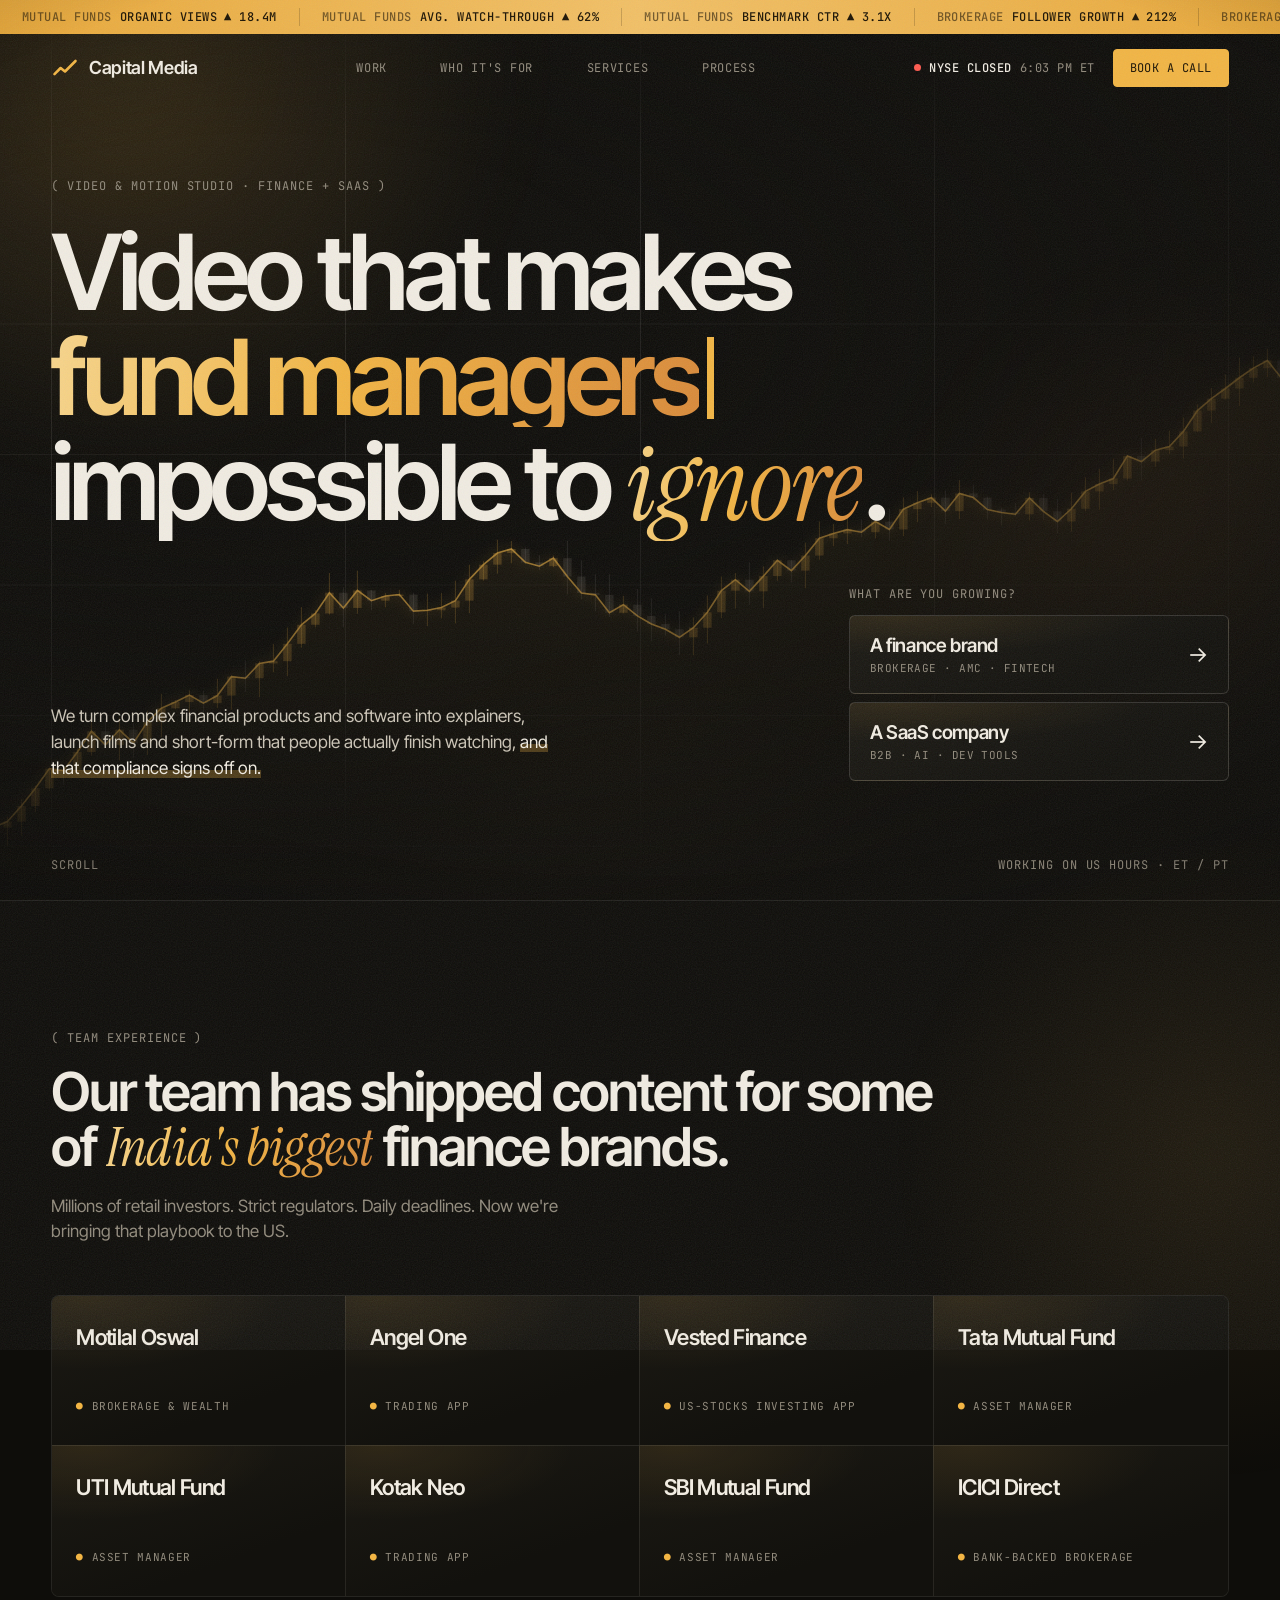
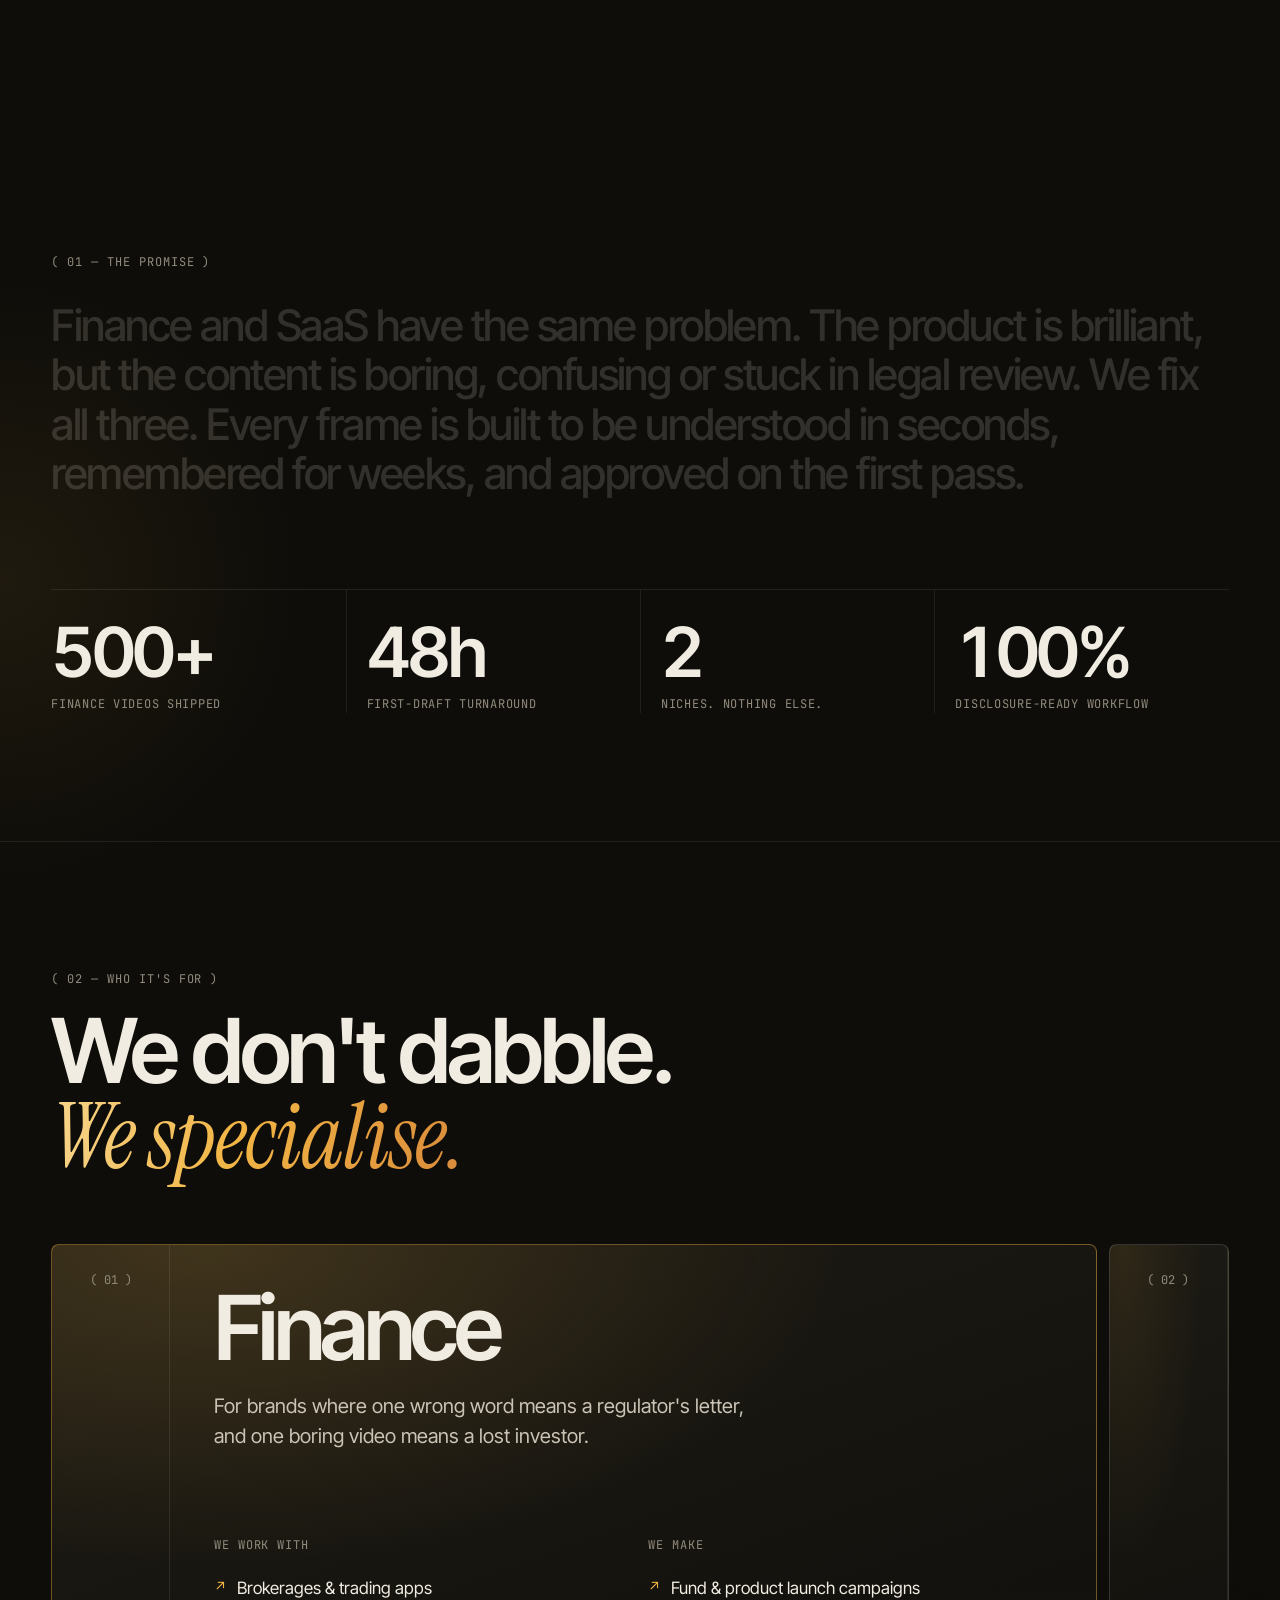
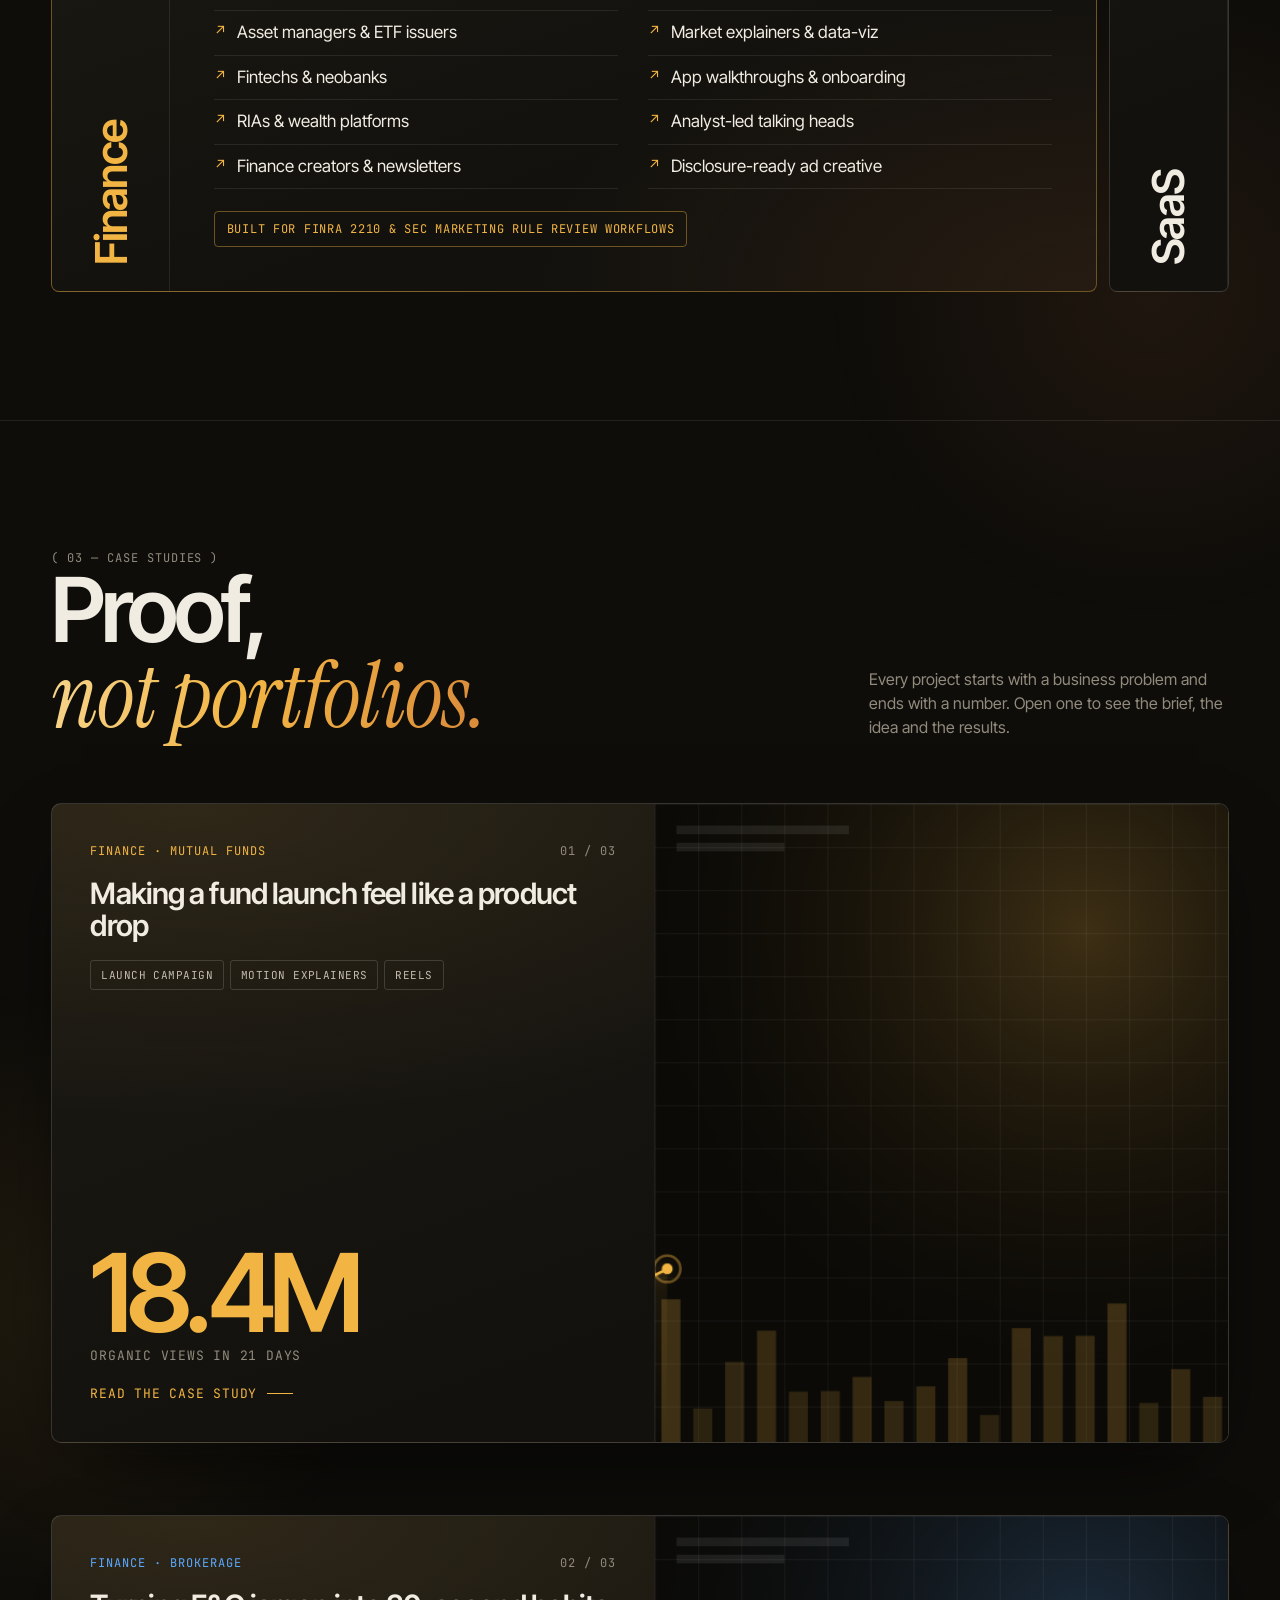
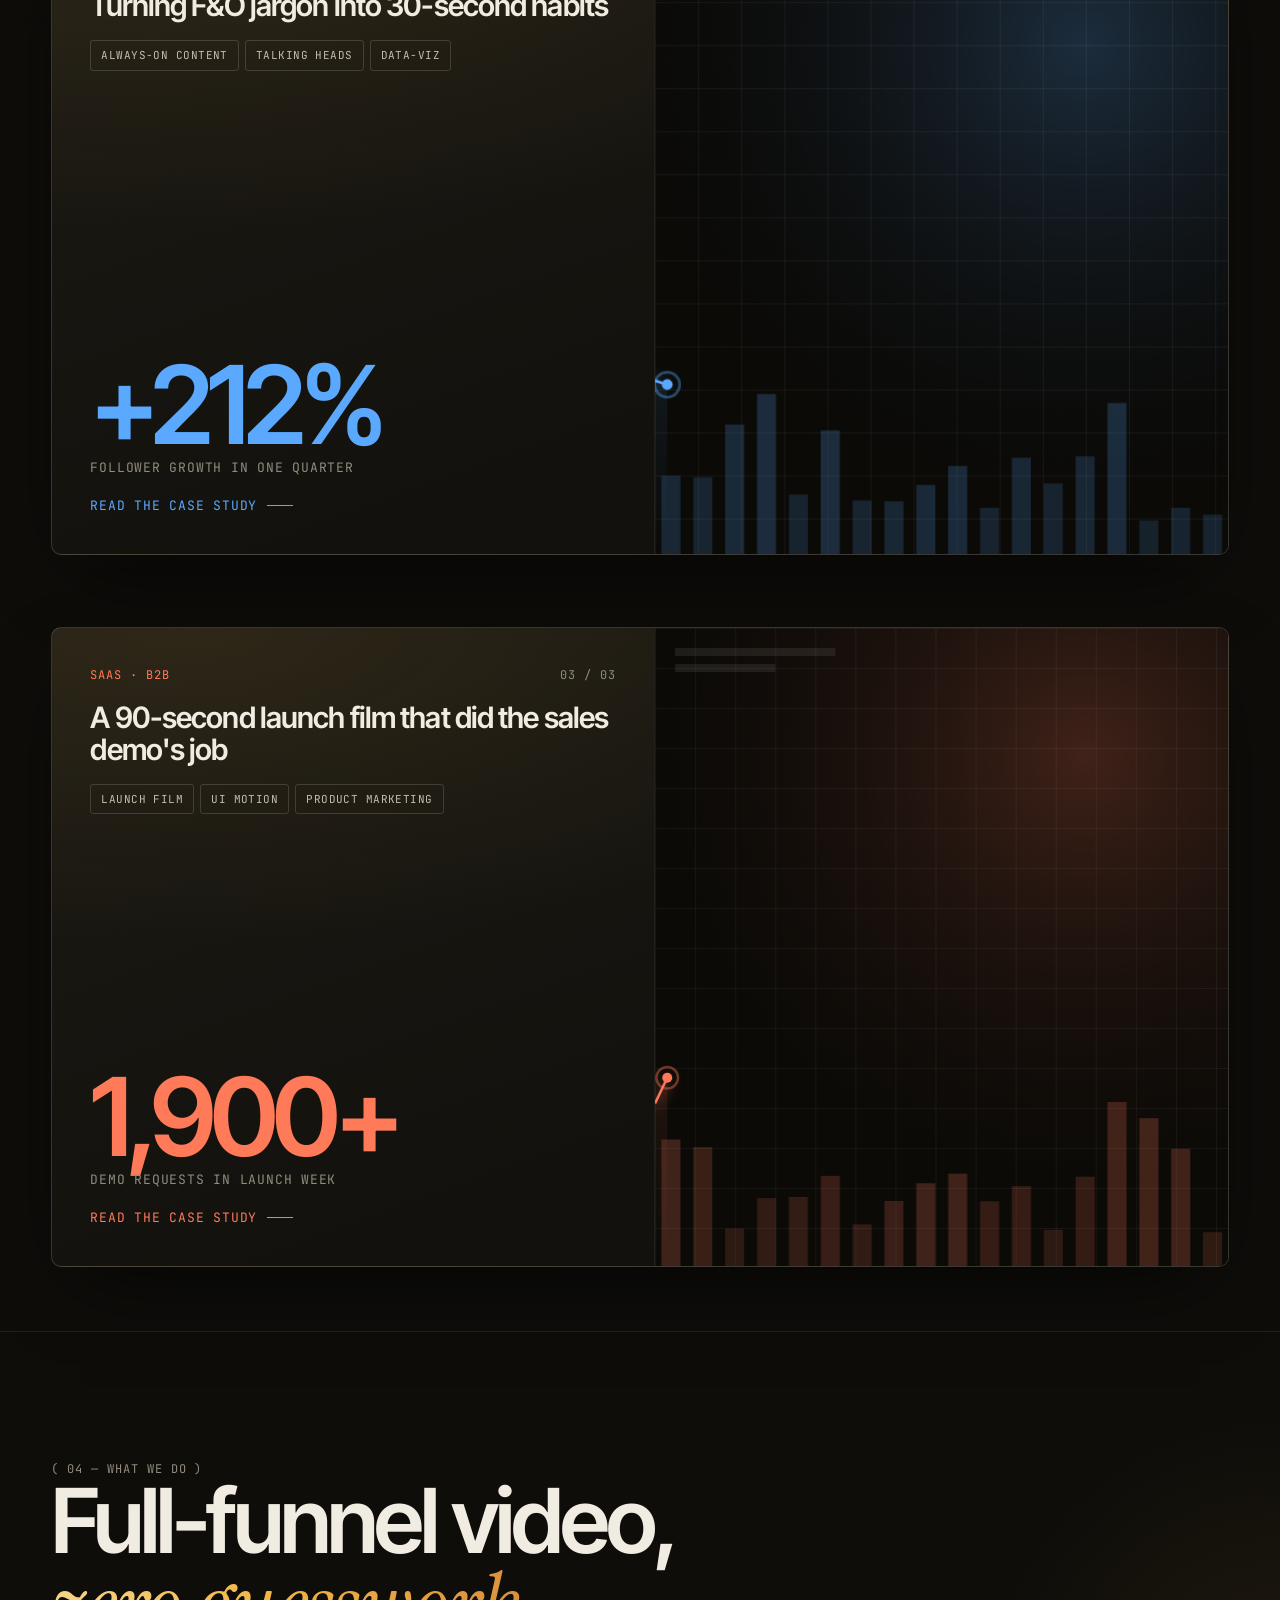
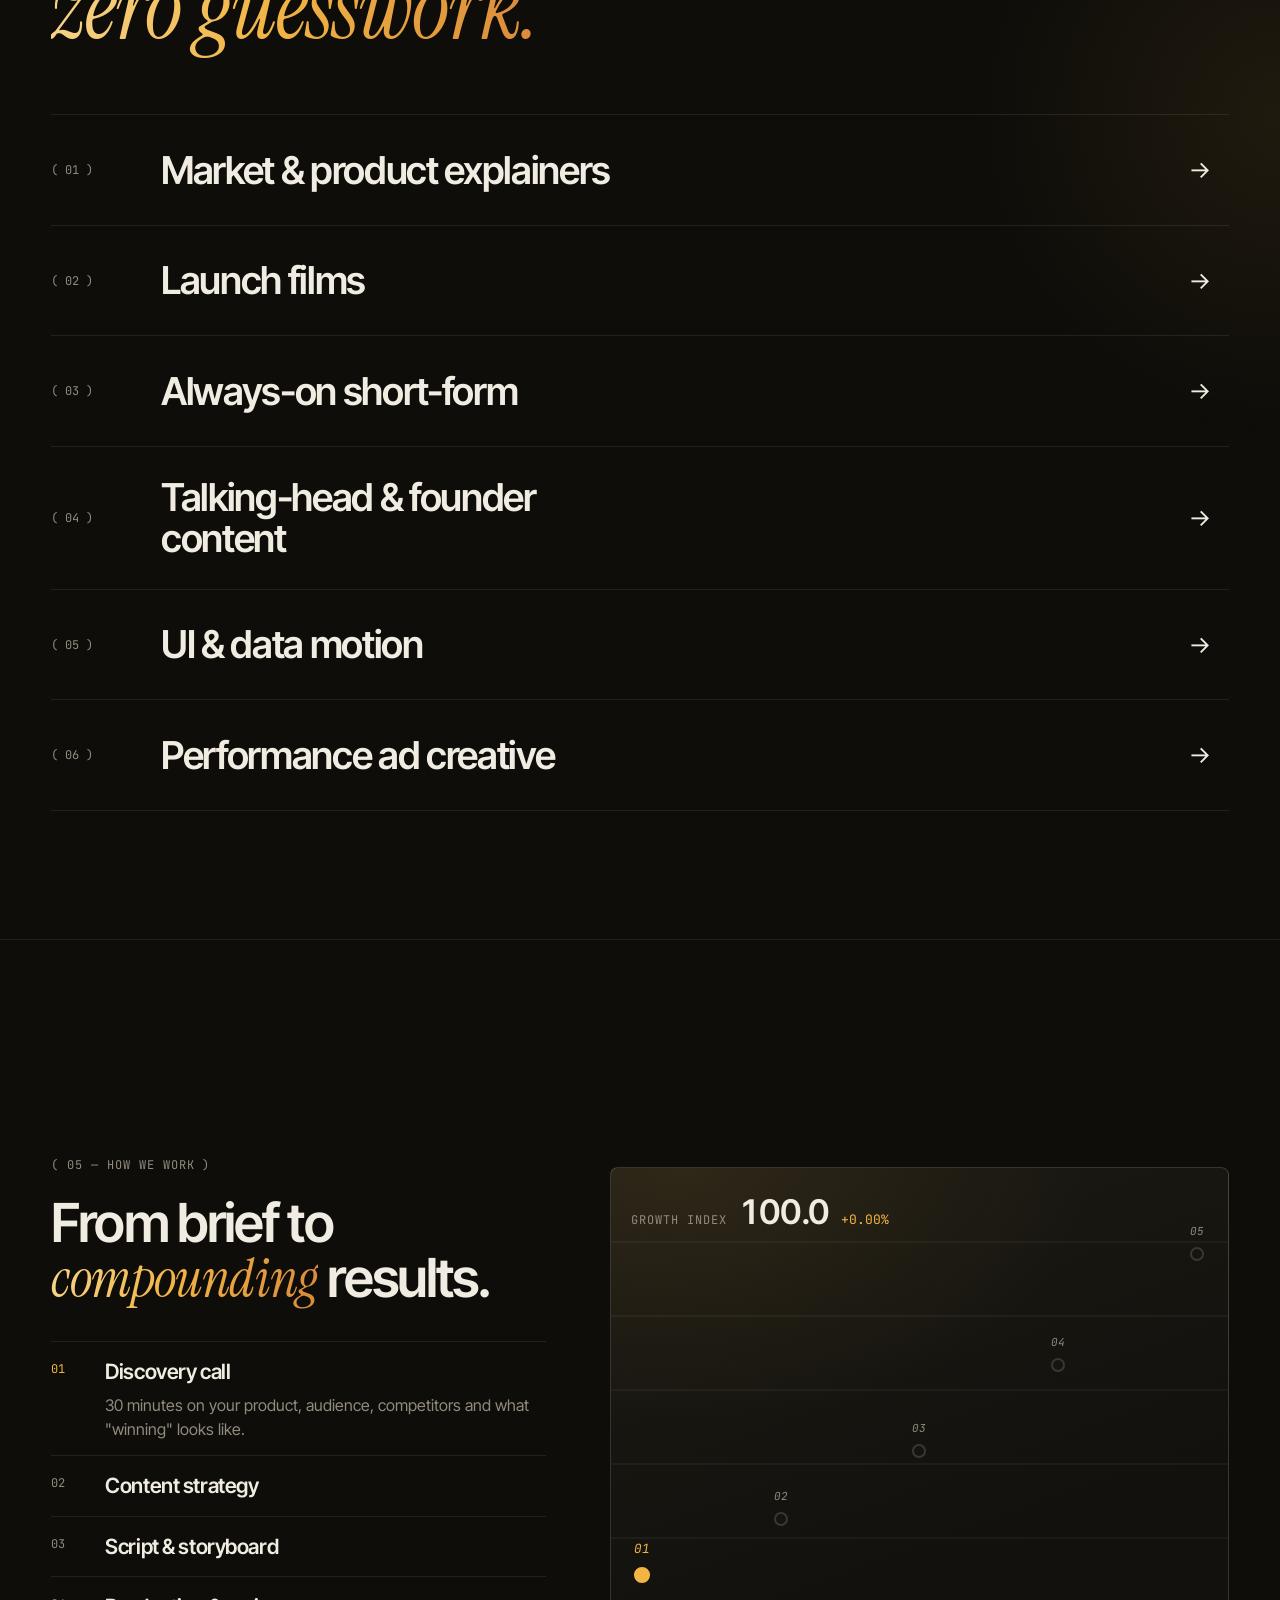
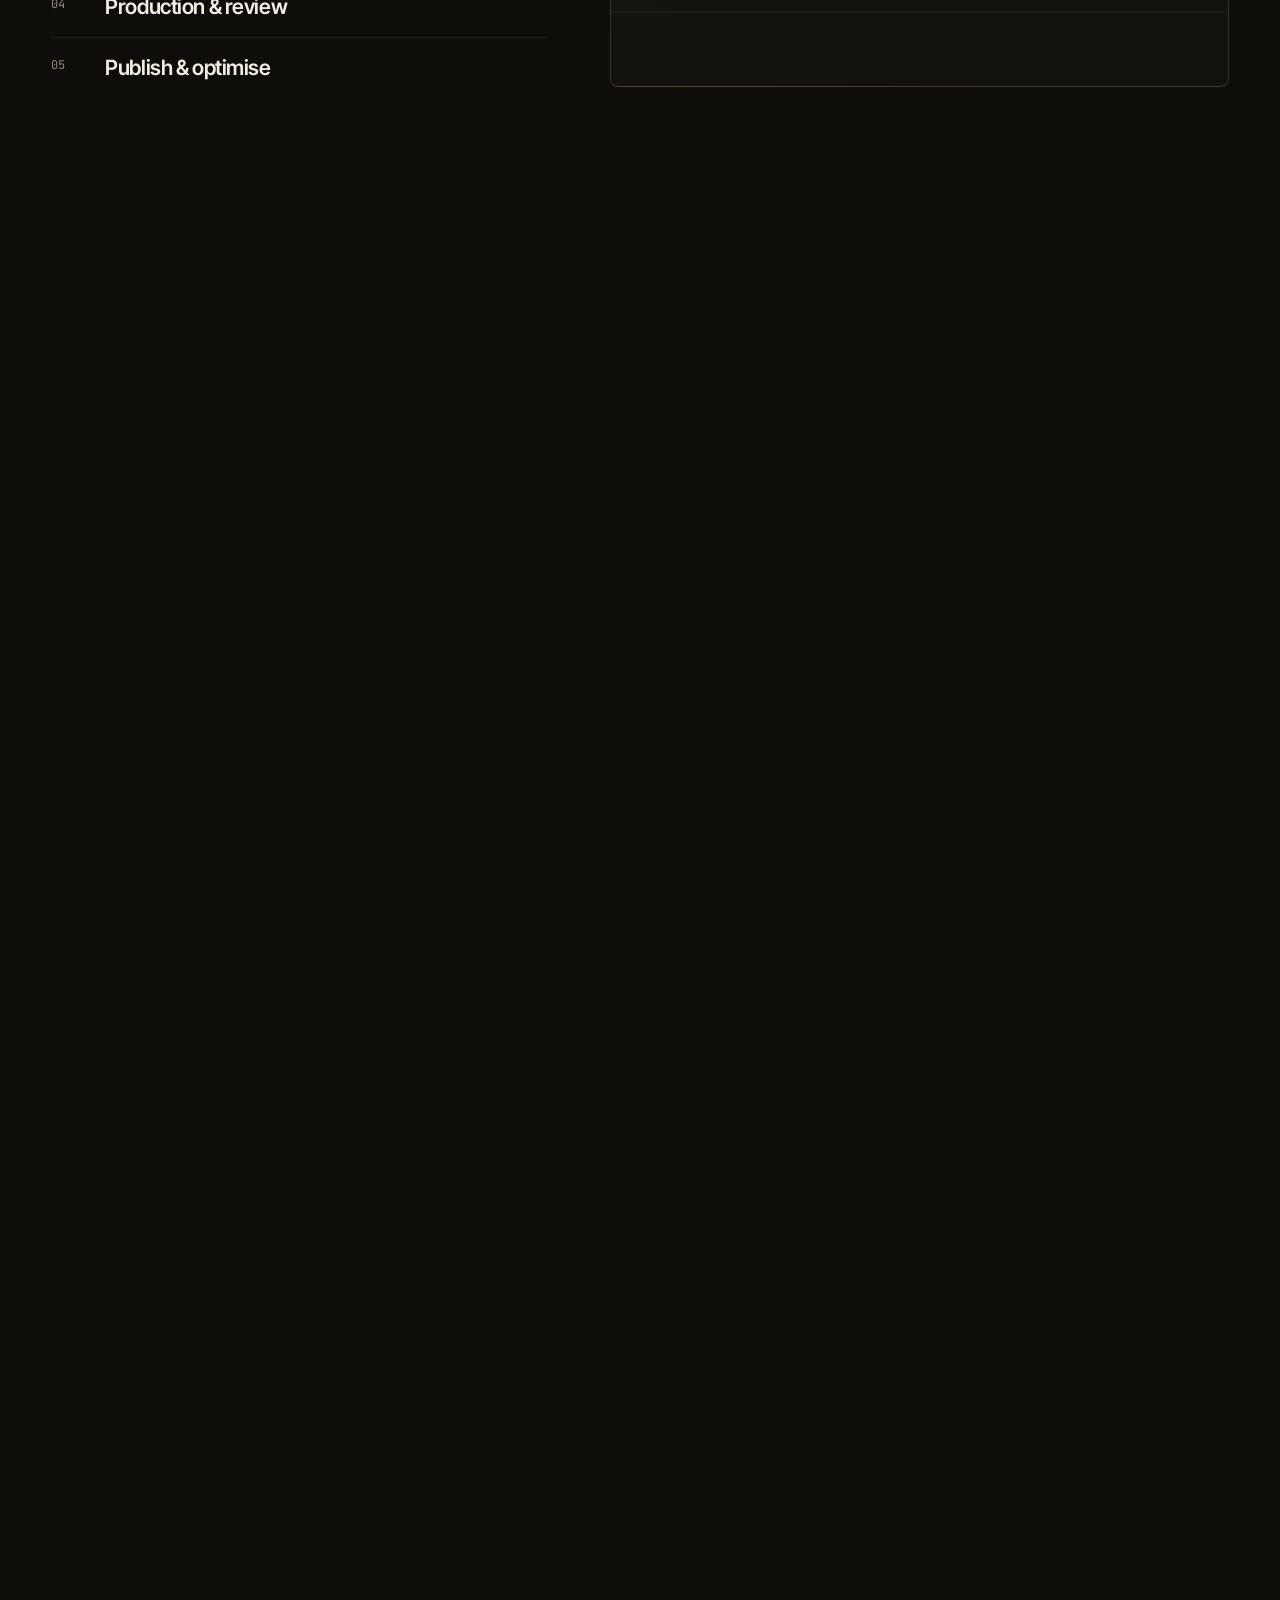
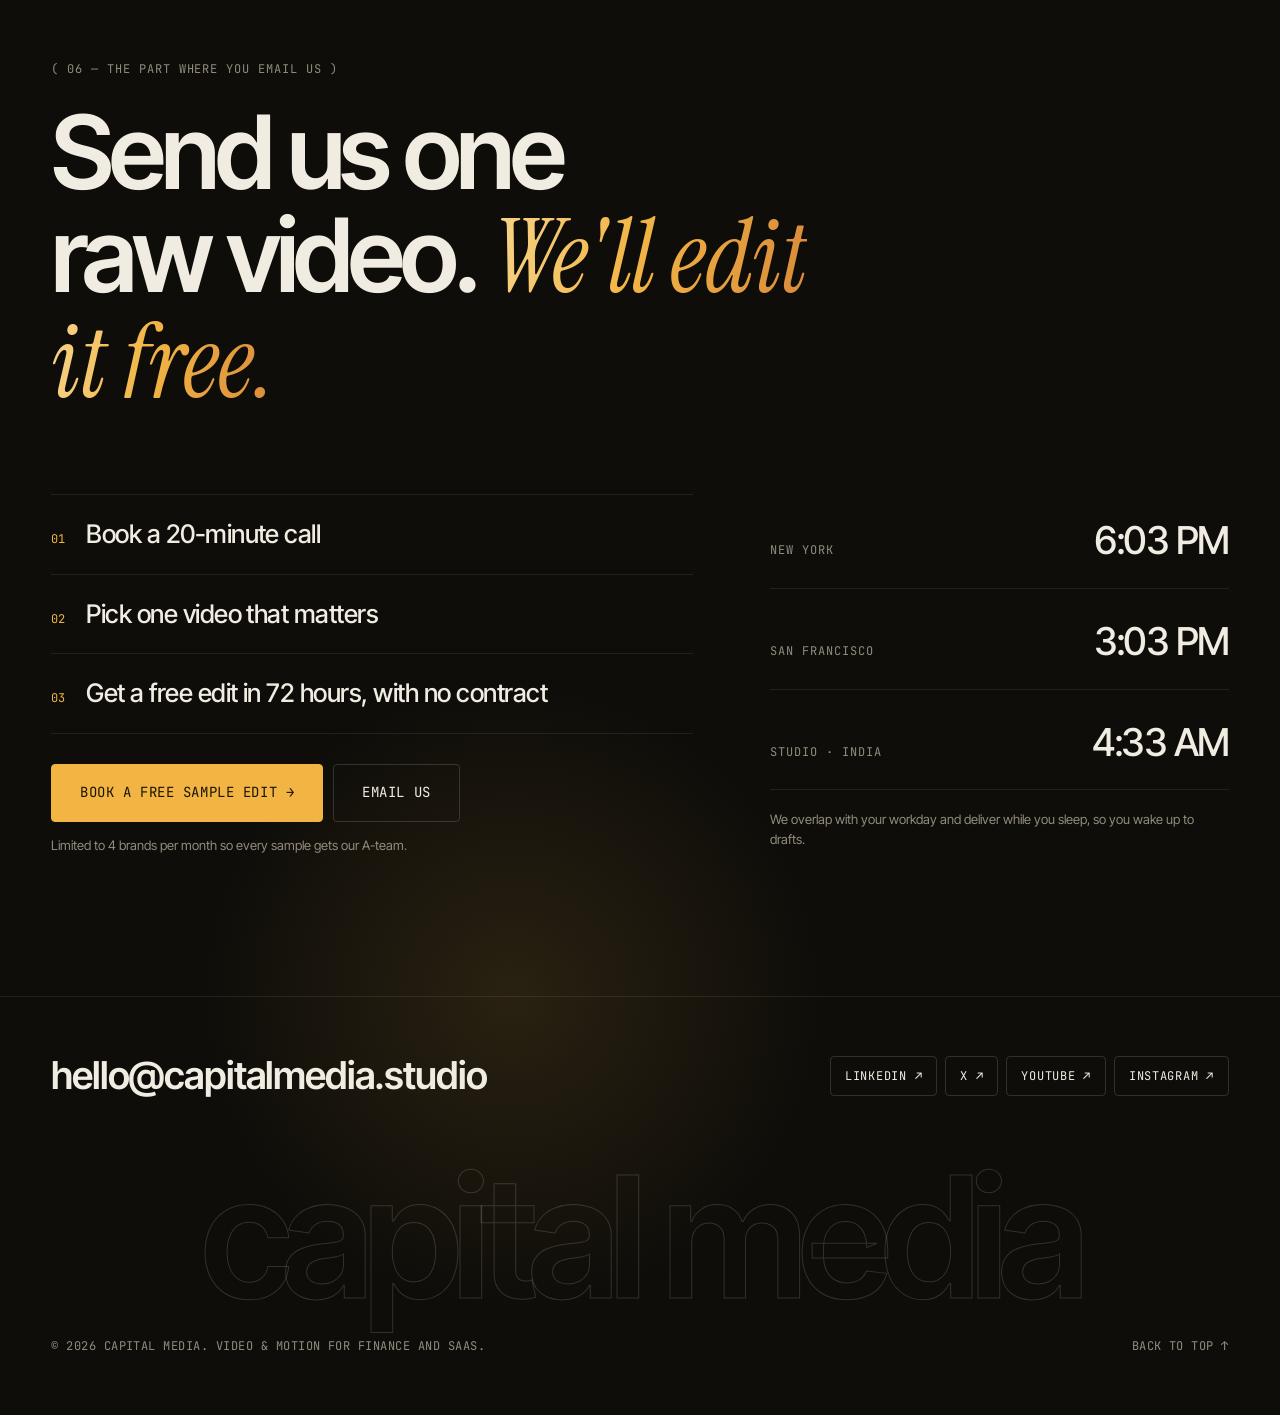
==== index.html @ ba0e8093 "Capital Media agency website: two designs for US finance and SaaS Version 1 (gold) and Version 2 (co" ====
<!doctype html>
<html lang="en">
<head>
  <meta charset="utf-8" />
  <meta name="viewport" content="width=device-width, initial-scale=1" />
  <title>Capital Media | Video & Motion Studio for Finance and SaaS</title>
  <meta name="description" content="Capital Media is a video and motion studio for finance and SaaS brands. Explainers, launch films and always-on short-form that people finish watching, and that compliance signs off on." />
  <meta name="theme-color" content="#0e0d0a" />
  <link rel="icon" href="data:image/svg+xml,%3Csvg xmlns='http://www.w3.org/2000/svg' viewBox='0 0 64 64'%3E%3Crect width='64' height='64' rx='14' fill='%230e0d0a'/%3E%3Cpath d='M12 44l12-12 9 7 19-21' stroke='%23f2b544' stroke-width='6' fill='none' stroke-linecap='round' stroke-linejoin='round'/%3E%3C/svg%3E" />
  <link rel="preconnect" href="https://fonts.googleapis.com" />
  <link rel="preconnect" href="https://fonts.gstatic.com" crossorigin />
  <link href="https://fonts.googleapis.com/css2?family=Inter+Tight:wght@400;500;600;700&family=Instrument+Serif:ital@0;1&family=JetBrains+Mono:wght@400;500&display=swap" rel="stylesheet" />
  <link rel="stylesheet" href="css/style.css" />
</head>
<body>

  <div class="atmos" aria-hidden="true"><i></i><i></i><i></i></div>
  <div class="grain" aria-hidden="true"></div>
  <div class="vignette" aria-hidden="true"></div>
  <div class="cols" aria-hidden="true"><i></i><i></i><i></i><i></i><i></i></div>
  <div class="cursor" id="cursor" aria-hidden="true"><span id="cursorLabel"></span></div>

  <!-- ===== TICKER TAPE ===== -->
  <div class="tape" aria-label="Recent results">
    <div class="tape__track" id="tapeTrack"></div>
  </div>

  <!-- ===== NAV ===== -->
  <header class="nav" id="nav">
    <a href="#top" class="logo" aria-label="Capital Media home">
      <svg class="logo__mark" viewBox="0 0 32 32" aria-hidden="true"><path d="M4 23l7-7 5 4 12-12" /></svg>
      <span class="logo__word js-name">Capital Media</span>
    </a>
    <nav class="nav__links">
      <a href="#work">Work</a>
      <a href="#niches">Who it's for</a>
      <a href="#services">Services</a>
      <a href="#process">Process</a>
    </nav>
    <div class="nav__right">
      <span class="market" id="market"><i></i><b id="marketLabel">NYSE</b> <span id="nyTime">--:--</span></span>
      <a href="#start" class="btn btn--solid btn--sm">Book a call</a>
      <button class="burger" id="burger" aria-label="Open menu"><i></i><i></i></button>
    </div>
  </header>

  <div class="menu" id="menu">
    <a href="#work">Work</a>
    <a href="#niches">Who it's for</a>
    <a href="#services">Services</a>
    <a href="#process">Process</a>
    <a href="#start">Book a call</a>
  </div>

  <!-- section index (bottom-left) -->
  <div class="sindex" id="sindex" aria-hidden="true">( <span id="sindexText">00 — INTRO</span> )</div>

  <main id="top">

    <!-- ===== HERO ===== -->
    <section class="hero" data-index="00 — INTRO">
      <canvas id="chart" class="hero__chart" aria-hidden="true"></canvas>
      <div class="hero__inner wrap">
        <p class="label reveal-up">( Video &amp; motion studio · Finance + SaaS )</p>
        <h1 class="hero__title">
          <span class="ln"><span>Video that makes</span></span>
          <span class="ln"><span class="rot" id="rot"><em>brokerages</em></span></span>
          <span class="ln"><span>impossible to <i class="serif">ignore</i>.</span></span>
        </h1>
        <div class="hero__row">
          <p class="hero__sub reveal-up">We turn complex financial products and software into explainers, launch films and short-form that people actually finish watching, <span class="hl">and that compliance signs off on.</span></p>
          <div class="chooser reveal-up">
            <span class="chooser__q">What are you growing?</span>
            <a href="#niches" class="chooser__opt" data-open-niche="finance">
              <span>A finance brand</span><small>Brokerage · AMC · Fintech</small><b>→</b>
            </a>
            <a href="#niches" class="chooser__opt" data-open-niche="saas">
              <span>A SaaS company</span><small>B2B · AI · Dev tools</small><b>→</b>
            </a>
          </div>
        </div>
      </div>
      <div class="hero__foot wrap">
        <span class="label">Scroll</span>
        <span class="label">Working on US hours · ET / PT</span>
      </div>
    </section>

    <!-- ===== EXPERIENCE WALL ===== -->
    <section class="exp" data-index="00 — TRACK RECORD">
      <div class="wrap">
        <div class="exp__head">
          <p class="label">( Team experience )</p>
          <h2 class="h2">Our team has shipped content for some of <i class="serif">India's biggest</i> finance brands.</h2>
          <p class="muted">Millions of retail investors. Strict regulators. Daily deadlines. Now we're bringing that playbook to the US.</p>
        </div>
        <div class="exp__grid" id="expGrid"></div>
      </div>
    </section>

    <!-- ===== 01 PROMISE ===== -->
    <section class="promise" data-index="01 — THE PROMISE">
      <div class="wrap">
        <p class="label">( 01 — The promise )</p>
        <p class="promise__text" id="promiseText">Finance and SaaS have the same problem. The product is brilliant, but the content is boring, confusing or stuck in legal review. We fix all three. Every frame is built to be understood in seconds, remembered for weeks, and approved on the first pass.</p>
        <div class="kpis">
          <div class="kpi"><b data-to="500" data-suf="+">0</b><span>Finance videos shipped</span></div>
          <div class="kpi"><b data-to="48" data-suf="h">0</b><span>First-draft turnaround</span></div>
          <div class="kpi"><b data-to="2" data-suf="">0</b><span>Niches. Nothing else.</span></div>
          <div class="kpi"><b data-to="100" data-suf="%">0</b><span>Disclosure-ready workflow</span></div>
        </div>
      </div>
    </section>

    <!-- ===== 02 NICHES ===== -->
    <section class="niches" id="niches" data-index="02 — WHO IT'S FOR">
      <div class="wrap">
        <div class="sec-head">
          <p class="label">( 02 — Who it's for )</p>
          <h2 class="h2 big">We don't dabble.<br /><i class="serif">We specialise.</i></h2>
        </div>
        <div class="panels" id="panels">
          <article class="panel is-open" data-niche="finance">
            <div class="panel__bar"><span class="panel__n">( 01 )</span><span class="panel__vt">Finance</span></div>
            <div class="panel__body">
              <h3>Finance</h3>
              <p class="panel__lead">For brands where one wrong word means a regulator's letter, and one boring video means a lost investor.</p>
              <div class="panel__cols">
                <div>
                  <span class="label">We work with</span>
                  <ul><li>Brokerages &amp; trading apps</li><li>Asset managers &amp; ETF issuers</li><li>Fintechs &amp; neobanks</li><li>RIAs &amp; wealth platforms</li><li>Finance creators &amp; newsletters</li></ul>
                </div>
                <div>
                  <span class="label">We make</span>
                  <ul><li>Fund &amp; product launch campaigns</li><li>Market explainers &amp; data-viz</li><li>App walkthroughs &amp; onboarding</li><li>Analyst-led talking heads</li><li>Disclosure-ready ad creative</li></ul>
                </div>
              </div>
              <span class="panel__metric">Built for FINRA 2210 &amp; SEC Marketing Rule review workflows</span>
            </div>
          </article>
          <article class="panel" data-niche="saas">
            <div class="panel__bar"><span class="panel__n">( 02 )</span><span class="panel__vt">SaaS</span></div>
            <div class="panel__body">
              <h3>SaaS</h3>
              <p class="panel__lead">For products that are hard to explain and easy to scroll past, until someone shows the outcome.</p>
              <div class="panel__cols">
                <div>
                  <span class="label">We work with</span>
                  <ul><li>B2B SaaS (Seed to Series C)</li><li>AI-native startups</li><li>Fintech infrastructure</li><li>Developer tools</li><li>Founders building in public</li></ul>
                </div>
                <div>
                  <span class="label">We make</span>
                  <ul><li>Launch &amp; feature films</li><li>UI motion &amp; product demos</li><li>Founder-led content</li><li>LinkedIn &amp; X video series</li><li>Paid social creative</li></ul>
                </div>
              </div>
              <span class="panel__metric">Outcome first, interface second</span>
            </div>
          </article>
        </div>
      </div>
    </section>

    <!-- ===== 03 CASE STUDIES ===== -->
    <section class="work" id="work" data-index="03 — CASE STUDIES">
      <div class="wrap">
        <div class="sec-head sec-head--row">
          <div>
            <p class="label">( 03 — Case studies )</p>
            <h2 class="h2 big">Proof,<br /><i class="serif">not portfolios.</i></h2>
          </div>
          <p class="muted sec-head__aside">Every project starts with a business problem and ends with a number. Open one to see the brief, the idea and the results.</p>
        </div>
        <div class="stack" id="stack"></div>
      </div>
    </section>

    <!-- ===== 04 SERVICES ===== -->
    <section class="services" id="services" data-index="04 — WHAT WE DO">
      <div class="wrap">
        <div class="sec-head sec-head--row">
          <div>
            <p class="label">( 04 — What we do )</p>
            <h2 class="h2 big">Full-funnel video,<br /><i class="serif">zero guesswork.</i></h2>
          </div>
        </div>
        <ol class="svc" id="svcList"></ol>
      </div>
    </section>

    <!-- ===== 05 PROCESS (scroll-drawn chart) ===== -->
    <section class="process" id="process" data-index="05 — HOW WE WORK">
      <div class="process__pin">
        <div class="wrap process__grid">
          <div class="process__copy">
            <p class="label">( 05 — How we work )</p>
            <h2 class="h2">From brief to <i class="serif">compounding</i> results.</h2>
            <div class="steps" id="steps">
              <div class="step is-on"><span>01</span><h4>Discovery call</h4><p>30 minutes on your product, audience, competitors and what "winning" looks like.</p></div>
              <div class="step"><span>02</span><h4>Content strategy</h4><p>Series formats, hooks and a 90-day calendar built for your platforms.</p></div>
              <div class="step"><span>03</span><h4>Script &amp; storyboard</h4><p>Every claim sourced, every disclosure placed before a single frame is animated.</p></div>
              <div class="step"><span>04</span><h4>Production &amp; review</h4><p>48-hour drafts. Frame-accurate comments. Review rounds built around your compliance team.</p></div>
              <div class="step"><span>05</span><h4>Publish &amp; optimise</h4><p>Monthly performance reviews. We double down on what works and cut what doesn't.</p></div>
            </div>
          </div>
          <div class="process__chart">
            <svg id="procSvg" viewBox="0 0 600 420" preserveAspectRatio="none" aria-hidden="true">
              <defs>
                <linearGradient id="procFill" x1="0" y1="0" x2="0" y2="1">
                  <stop offset="0" stop-color="#f2b544" stop-opacity=".28" />
                  <stop offset="1" stop-color="#f2b544" stop-opacity="0" />
                </linearGradient>
              </defs>
              <g class="grid-lines"></g>
              <path id="procArea" fill="url(#procFill)" />
              <path id="procLine" fill="none" stroke="#f2b544" stroke-width="2.5" stroke-linejoin="round" />
            </svg>
            <div class="process__readout"><span class="label">Growth index</span><b id="procVal">100.0</b><i id="procDelta">+0.00%</i></div>
          </div>
        </div>
      </div>
    </section>

    <!-- ===== 06 START ===== -->
    <section class="start" id="start" data-index="06 — START HERE">
      <div class="wrap">
        <p class="label">( 06 — The part where you email us )</p>
        <h2 class="start__title"><span class="ln"><span>Send us one</span></span><span class="ln"><span>raw video. <i class="serif">We'll edit</i></span></span><span class="ln"><span><i class="serif">it free.</i></span></span></h2>
        <div class="start__grid">
          <div class="offer">
            <ul>
              <li><b>01</b> Book a 20-minute call</li>
              <li><b>02</b> Pick one video that matters</li>
              <li><b>03</b> Get a free edit in 72 hours, with no contract</li>
            </ul>
            <div class="offer__cta">
              <a class="btn btn--solid btn--lg js-booking" href="#" target="_blank" rel="noopener">Book a free sample edit →</a>
              <a class="btn btn--lg js-email" href="#">Email us</a>
            </div>
            <p class="muted small">Limited to 4 brands per month so every sample gets our A-team.</p>
          </div>
          <div class="clocks">
            <div class="clock"><span class="label">New York</span><b id="cNY">--:--</b></div>
            <div class="clock"><span class="label">San Francisco</span><b id="cSF">--:--</b></div>
            <div class="clock"><span class="label">Studio · India</span><b id="cIN">--:--</b></div>
            <p class="muted small">We overlap with your workday and deliver while you sleep, so you wake up to drafts.</p>
          </div>
        </div>
      </div>
    </section>
  </main>

  <footer class="footer">
    <div class="wrap footer__top">
      <a class="footer__email js-email" href="#">hello@capitalmedia.studio</a>
      <div class="footer__socials" id="socials"></div>
    </div>
    <div class="footer__word" id="footerWord" aria-hidden="true">capital media</div>
    <div class="wrap footer__bar">
      <span>© <span id="year"></span> <span class="js-name">Capital Media</span>. Video &amp; motion for finance and SaaS.</span>
      <a href="#top">Back to top ↑</a>
    </div>
  </footer>

  <!-- ===== CASE STUDY OVERLAY ===== -->
  <div class="cs" id="cs" aria-hidden="true" role="dialog" aria-modal="true" aria-label="Case study">
    <div class="cs__bar">
      <button class="cs__back" id="csClose">← All work</button>
      <span class="cs__count label" id="csCount">01 / 03</span>
      <button class="cs__next" id="csNextTop">Next case →</button>
      <i class="cs__progress" id="csProgress"></i>
    </div>
    <div class="cs__scroll" id="csScroll">
      <div class="cs__content" id="csContent"></div>
    </div>
  </div>

  <script src="js/data.js"></script>
  <script src="js/main.js"></script>
</body>
</html>
---- css/style.css ----
/* =========================================================
   Capital Media: video & motion studio for finance + SaaS
   ========================================================= */
:root {
  --bg: #0e0d0a;
  --bg-1: #16140f;
  --bg-2: #1d1a14;
  --fg: #f1ece2;
  --muted: #928b7d;
  --line: rgba(241,236,226, 0.09);
  --line-2: rgba(241,236,226, 0.16);
  --accent: #f2b544;
  --accent-ink: #1d1404;
  --down: #ff5a4f;

  --sans: "Inter Tight", system-ui, sans-serif;
  --serif: "Instrument Serif", Georgia, serif;
  --mono: "JetBrains Mono", ui-monospace, monospace;

  --ease: cubic-bezier(0.22, 1, 0.36, 1);
  --ease-io: cubic-bezier(0.76, 0, 0.24, 1);
  --g: clamp(16px, 4vw, 56px);
  --tape: 34px;
  color-scheme: dark;
}

*, *::before, *::after { box-sizing: border-box; margin: 0; padding: 0; }
html { -webkit-text-size-adjust: 100%; }
body {
  background: var(--bg);
  color: var(--fg);
  font-family: var(--sans);
  font-size: 16px;
  line-height: 1.5;
  -webkit-font-smoothing: antialiased;
  overflow-x: hidden;
}
body.lock { overflow: hidden; }
a { color: inherit; text-decoration: none; }
button { font: inherit; color: inherit; background: none; border: 0; cursor: pointer; }
ul, ol { list-style: none; }
::selection { background: var(--accent); color: var(--accent-ink); }

.wrap { width: 100%; max-width: 1440px; margin: 0 auto; padding: 0 var(--g); position: relative; }
.label { font-family: var(--mono); font-size: 12px; letter-spacing: 0.08em; text-transform: uppercase; color: var(--muted); }
.muted { color: var(--muted); }
.small { font-size: 13px; }
.serif { font-family: var(--serif); font-style: italic; font-weight: 400; letter-spacing: -0.01em; }
.h2 { font-weight: 600; font-size: clamp(32px, 4.2vw, 64px); line-height: 1.02; letter-spacing: -0.035em; }
.h2.big { font-size: clamp(44px, 7vw, 112px); line-height: 0.95; letter-spacing: -0.045em; }
.h2 .serif, .hero__title .serif, .start__title .serif { color: var(--accent); }

/* ---------- texture layers ---------- */
.grain {
  position: fixed; inset: -50%; width: 200%; height: 200%;
  pointer-events: none; z-index: 300; opacity: 0.07;
  background-image: url("data:image/svg+xml,%3Csvg xmlns='http://www.w3.org/2000/svg' width='180' height='180'%3E%3Cfilter id='n'%3E%3CfeTurbulence type='fractalNoise' baseFrequency='.85' numOctaves='3' stitchTiles='stitch'/%3E%3C/filter%3E%3Crect width='100%25' height='100%25' filter='url(%23n)'/%3E%3C/svg%3E");
  animation: grain 1s steps(5) infinite;
}
@keyframes grain { 0%,100% { transform: translate(0,0); } 25% { transform: translate(-2%,3%); } 50% { transform: translate(3%,-2%); } 75% { transform: translate(-3%,-3%); } }
.cols { position: fixed; inset: 0; display: flex; justify-content: space-between; padding: 0 var(--g); pointer-events: none; z-index: 0; max-width: 1440px; margin: 0 auto; }
.cols i { width: 1px; height: 100%; background: linear-gradient(to bottom, transparent, var(--line) 20%, var(--line) 80%, transparent); }
main, footer { position: relative; z-index: 1; }

/* ---------- cursor ---------- */
.cursor {
  position: fixed; top: 0; left: 0; z-index: 400; pointer-events: none;
  width: 10px; height: 10px; margin: -5px 0 0 -5px; border-radius: 50%;
  background: var(--accent);
  display: grid; place-items: center;
  transition: width .45s var(--ease), height .45s var(--ease), margin .45s var(--ease), background .3s, opacity .3s;
}
.cursor span { font-family: var(--mono); font-size: 11px; font-weight: 500; letter-spacing: .06em; text-transform: uppercase; color: var(--accent-ink); opacity: 0; transition: opacity .25s; white-space: nowrap; }
.cursor.is-link { width: 44px; height: 44px; margin: -22px 0 0 -22px; background: rgba(242,181,68, .14); border: 1px solid var(--accent); }
.cursor.is-label { width: 110px; height: 110px; margin: -55px 0 0 -55px; background: var(--accent); border: 0; }
.cursor.is-label span { opacity: 1; }
.cursor.is-hidden { opacity: 0; }
@media (hover: none), (pointer: coarse) { .cursor { display: none; } }

/* ---------- buttons ---------- */
.btn {
  display: inline-flex; align-items: center; justify-content: center; gap: 10px;
  height: 48px; padding: 0 22px; border-radius: 4px;
  border: 1px solid var(--line-2);
  font-family: var(--mono); font-size: 13px; letter-spacing: .04em; text-transform: uppercase;
  position: relative; overflow: hidden; isolation: isolate;
  transition: color .4s var(--ease), border-color .3s;
  white-space: nowrap;
}
.btn::after { content: ""; position: absolute; inset: 0; background: var(--fg); transform: translateY(101%); transition: transform .5s var(--ease); z-index: -1; }
.btn:hover { color: var(--bg); border-color: var(--fg); }
.btn:hover::after { transform: none; }
.btn--solid { background: var(--accent); color: var(--accent-ink); border-color: var(--accent); }
.btn--sm { height: 38px; padding: 0 16px; font-size: 12px; }
.btn--lg { height: 58px; padding: 0 28px; font-size: 14px; }

/* ---------- ticker tape ---------- */
.tape { position: fixed; top: 0; left: 0; right: 0; height: var(--tape); z-index: 120; background: var(--accent); color: var(--accent-ink); overflow: hidden; display: flex; align-items: center; }
.tape__track { display: flex; width: max-content; animation: tape 60s linear infinite; }
.tape:hover .tape__track { animation-play-state: paused; }
.tape__item { font-family: var(--mono); font-size: 12px; font-weight: 500; letter-spacing: .04em; text-transform: uppercase; padding: 0 22px; white-space: nowrap; display: flex; gap: 8px; align-items: center; border-right: 1px solid rgba(29,20,4, .2); }
.tape__item b { font-weight: 500; opacity: .6; }
@keyframes tape { to { transform: translateX(-50%); } }

/* ---------- nav ---------- */
.nav {
  position: fixed; top: var(--tape); left: 0; right: 0; z-index: 110;
  height: 68px; padding: 0 var(--g);
  display: flex; align-items: center; justify-content: space-between;
  transition: background .4s, border-color .4s, transform .5s var(--ease);
  border-bottom: 1px solid transparent;
}
.nav.is-solid { background: rgba(14,13,10, .72); backdrop-filter: blur(14px); -webkit-backdrop-filter: blur(14px); border-color: var(--line); }
.nav.is-up { transform: translateY(calc(-100% - var(--tape))); }
.logo { display: flex; align-items: center; gap: 10px; font-weight: 600; font-size: 18px; letter-spacing: -.02em; }
.logo__mark { width: 28px; height: 28px; fill: none; stroke: var(--accent); stroke-width: 3; stroke-linecap: round; stroke-linejoin: round; stroke-dasharray: 40; stroke-dashoffset: 0; }
.logo:hover .logo__mark { animation: draw 1s var(--ease); }
@keyframes draw { from { stroke-dashoffset: 40; } }
.nav__links { display: flex; gap: 30px; }
.nav__links a { font-family: var(--mono); font-size: 12px; letter-spacing: .06em; text-transform: uppercase; color: var(--muted); transition: color .3s; }
.nav__links a::before { content: "["; opacity: 0; margin-right: 4px; color: var(--accent); transition: opacity .3s; }
.nav__links a::after { content: "]"; opacity: 0; margin-left: 4px; color: var(--accent); transition: opacity .3s; }
.nav__links a:hover { color: var(--fg); }
.nav__links a:hover::before, .nav__links a:hover::after { opacity: 1; }
.nav__right { display: flex; align-items: center; gap: 18px; }
.market { display: flex; align-items: center; gap: 8px; font-family: var(--mono); font-size: 12px; color: var(--muted); letter-spacing: .04em; }
.market i { width: 7px; height: 7px; border-radius: 50%; background: var(--down); }
.market.is-open i { background: var(--accent); animation: ping 2s infinite; }
.market b { font-weight: 500; color: var(--fg); }
@keyframes ping { 0% { box-shadow: 0 0 0 0 rgba(242,181,68,.6); } 70% { box-shadow: 0 0 0 8px rgba(242,181,68,0); } 100% { box-shadow: 0 0 0 0 rgba(242,181,68,0); } }
.burger { display: none; width: 40px; height: 40px; position: relative; border: 1px solid var(--line-2); border-radius: 4px; }
.burger i { position: absolute; left: 11px; right: 11px; height: 1.5px; background: var(--fg); transition: transform .4s var(--ease); }
.burger i:first-child { top: 16px; } .burger i:last-child { top: 22px; }
.menu-open .burger i:first-child { transform: translateY(3px) rotate(45deg); }
.menu-open .burger i:last-child { transform: translateY(-3px) rotate(-45deg); }
.menu {
  position: fixed; inset: 0; z-index: 105; background: var(--bg);
  display: flex; flex-direction: column; justify-content: center; gap: 6px; padding: 0 var(--g);
  clip-path: inset(0 0 100% 0); transition: clip-path .7s var(--ease-io); visibility: hidden;
}
.menu-open .menu { clip-path: inset(0); visibility: visible; }
.menu a { font-size: clamp(40px, 11vw, 72px); font-weight: 600; letter-spacing: -.04em; line-height: 1.1; }
.menu a:last-child { color: var(--accent); }

/* section index */
.sindex { position: fixed; left: var(--g); bottom: 22px; z-index: 50; font-family: var(--mono); font-size: 11px; letter-spacing: .08em; color: var(--muted); text-transform: uppercase; pointer-events: none; }
.sindex span { color: var(--fg); display: inline-block; transition: opacity .3s, transform .3s var(--ease); }
.sindex span.swap { opacity: 0; transform: translateY(6px); }
.sindex.is-hidden { opacity: 0; }

/* ---------- hero ---------- */
.hero { position: relative; min-height: 100svh; padding-top: calc(var(--tape) + 68px); display: flex; flex-direction: column; overflow: hidden; }
.hero__chart { position: absolute; inset: 0; width: 100%; height: 100%; z-index: 0; }
.hero::after { content: ""; position: absolute; inset: 0; background: radial-gradient(120% 80% at 20% 35%, transparent 25%, var(--bg) 88%); pointer-events: none; z-index: 0; }
.hero__inner { flex: 1; display: flex; flex-direction: column; justify-content: center; z-index: 1; padding-top: 30px; padding-bottom: 30px; }
.hero__title { font-weight: 600; font-size: clamp(46px, 8.2vw, 144px); line-height: .94; letter-spacing: -.05em; margin: 28px 0 44px; }
.ln { display: block; overflow: hidden; padding-bottom: .06em; }
.ln > span { display: inline-block; transform: translateY(105%); transition: transform 1.2s var(--ease); }
.is-ready .hero .ln > span { transform: none; }
.ln:nth-child(2) > span { transition-delay: .08s; }
.ln:nth-child(3) > span { transition-delay: .16s; }
.rot { color: var(--accent); white-space: nowrap; }
.rot em { font-style: normal; display: inline-block; transition: transform .7s var(--ease), opacity .5s, filter .5s; }
.rot em.out { transform: translateY(-60%); opacity: 0; filter: blur(8px); }
.rot em.pre { transform: translateY(60%); opacity: 0; filter: blur(8px); transition: none; }
.rot::after { content: ""; display: inline-block; width: .06em; height: .78em; background: var(--accent); margin-left: .08em; vertical-align: -.04em; animation: blink 1s steps(1) infinite; }
@keyframes blink { 50% { opacity: 0; } }
.hero__row { display: flex; justify-content: space-between; align-items: flex-end; gap: 40px; flex-wrap: wrap; }
.hero__sub { max-width: 520px; font-size: clamp(17px, 1.35vw, 20px); color: #cbc4b6; line-height: 1.5; }
.hl { color: var(--fg); background: linear-gradient(transparent 62%, rgba(242,181,68,.28) 62%); }
.chooser { display: flex; flex-direction: column; gap: 8px; min-width: min(100%, 380px); }
.chooser__q { font-family: var(--mono); font-size: 12px; color: var(--muted); text-transform: uppercase; letter-spacing: .08em; margin-bottom: 4px; }
.chooser__opt {
  display: grid; grid-template-columns: 1fr auto; column-gap: 20px;
  padding: 16px 20px; border: 1px solid var(--line-2); border-radius: 6px;
  background: rgba(22,20,15, .6); backdrop-filter: blur(10px); -webkit-backdrop-filter: blur(10px);
  transition: border-color .3s, background .3s;
}
.chooser__opt span { font-size: 19px; font-weight: 600; letter-spacing: -.02em; }
.chooser__opt small { grid-row: 2; font-family: var(--mono); font-size: 11px; color: var(--muted); letter-spacing: .04em; text-transform: uppercase; }
.chooser__opt b { grid-row: 1 / 3; grid-column: 2; align-self: center; font-size: 22px; font-weight: 400; transition: transform .5s var(--ease), color .3s; }
.chooser__opt:hover { border-color: var(--accent); background: rgba(242,181,68,.06); }
.chooser__opt:hover b { transform: translateX(6px); color: var(--accent); }
.hero__foot { display: flex; justify-content: space-between; padding-bottom: 26px; z-index: 1; }
.reveal-up { opacity: 0; transform: translateY(24px); transition: opacity 1s var(--ease) .5s, transform 1s var(--ease) .5s; }
.is-ready .reveal-up { opacity: 1; transform: none; }

/* ---------- experience wall ---------- */
.exp { padding: clamp(80px, 10vw, 140px) 0; border-top: 1px solid var(--line); }
.exp__head { max-width: 900px; margin-bottom: 50px; display: flex; flex-direction: column; gap: 18px; }
.exp__head .muted { max-width: 520px; font-size: 17px; }
.exp__grid { display: grid; grid-template-columns: repeat(4, 1fr); border: 1px solid var(--line); border-radius: 8px; overflow: hidden; }
.brand {
  position: relative; padding: 30px 24px; min-height: 150px;
  display: flex; flex-direction: column; justify-content: space-between; gap: 18px;
  border-right: 1px solid var(--line); border-bottom: 1px solid var(--line);
  background: var(--bg-1); overflow: hidden;
}
.brand:nth-child(4n) { border-right: 0; }
.brand:nth-last-child(-n+4) { border-bottom: 0; }
.brand::before { content: ""; position: absolute; inset: 0; background: radial-gradient(260px circle at var(--mx, 50%) var(--my, 50%), rgba(242,181,68,.14), transparent 60%); opacity: 0; transition: opacity .4s; }
.exp__grid:hover .brand::before { opacity: 1; }
.brand b { position: relative; font-size: clamp(20px, 1.7vw, 26px); font-weight: 600; letter-spacing: -.03em; line-height: 1.1; }
.brand span { position: relative; font-family: var(--mono); font-size: 11px; color: var(--muted); text-transform: uppercase; letter-spacing: .06em; }
.brand span::before { content: "● "; color: var(--accent); }

/* ---------- promise ---------- */
.promise { padding: clamp(80px, 10vw, 160px) 0; }
.promise__text { margin-top: 30px; font-size: clamp(26px, 3.4vw, 52px); font-weight: 500; line-height: 1.14; letter-spacing: -.035em; max-width: 1180px; }
.promise__text .w { color: rgba(241,236,226,.16); transition: color .35s; }
.promise__text .w.on { color: var(--fg); }
.promise__text .w.acc.on { color: var(--accent); }
.kpis { display: grid; grid-template-columns: repeat(4, 1fr); margin-top: clamp(60px, 7vw, 110px); border-top: 1px solid var(--line); }
.kpi { padding: 28px 20px 0 0; display: flex; flex-direction: column; gap: 8px; }
.kpi + .kpi { padding-left: 20px; border-left: 1px solid var(--line); }
.kpi b { font-size: clamp(44px, 5.4vw, 84px); font-weight: 600; letter-spacing: -.05em; line-height: 1; font-variant-numeric: tabular-nums; }
.kpi span { font-family: var(--mono); font-size: 12px; color: var(--muted); text-transform: uppercase; letter-spacing: .06em; }

/* ---------- section heads ---------- */
.sec-head { margin-bottom: clamp(40px, 5vw, 70px); display: flex; flex-direction: column; gap: 20px; }
.sec-head--row { flex-direction: row; justify-content: space-between; align-items: flex-end; gap: 30px; flex-wrap: wrap; }
.sec-head__aside { max-width: 360px; }

/* ---------- niches (expanding panels) ---------- */
.niches { padding: clamp(80px, 10vw, 140px) 0; border-top: 1px solid var(--line); }
.panels { display: flex; gap: 12px; height: clamp(560px, 72vh, 680px); }
.panel {
  position: relative; flex: 0 0 120px; border-radius: 8px; overflow: hidden; cursor: pointer;
  border: 1px solid var(--line-2); background: var(--bg-1);
  transition: flex 1s var(--ease-io), border-color .4s, background .4s;
  display: flex;
}
.panel.is-open { flex: 1 1 auto; cursor: default; border-color: rgba(242,181,68,.4); background: linear-gradient(160deg, rgba(242,181,68,.07), var(--bg-1) 50%); }
.panel__bar { flex: 0 0 118px; display: flex; flex-direction: column; justify-content: space-between; align-items: center; padding: 26px 0; border-right: 1px solid var(--line); }
.panel__n { font-family: var(--mono); font-size: 12px; color: var(--muted); }
.panel__vt { writing-mode: vertical-rl; transform: rotate(180deg); font-size: 44px; font-weight: 600; letter-spacing: -.04em; transition: color .4s; }
.panel:not(.is-open):hover .panel__vt, .panel.is-open .panel__vt { color: var(--accent); }
.panel__body { flex: 1; min-width: 560px; padding: clamp(28px, 3.4vw, 50px); display: flex; flex-direction: column; gap: 22px; opacity: 0; transform: translateX(30px); transition: opacity .4s, transform .8s var(--ease); }
.panel.is-open .panel__body { opacity: 1; transform: none; transition-delay: .35s; }
.panel__body h3 { font-size: clamp(56px, 7vw, 110px); font-weight: 600; letter-spacing: -.05em; line-height: .9; }
.panel__lead { font-size: 20px; max-width: 560px; color: #cbc4b6; }
.panel__cols { display: grid; grid-template-columns: 1fr 1fr; gap: 30px; margin-top: auto; }
.panel__cols ul { margin-top: 12px; }
.panel__cols li { padding: 9px 0; border-bottom: 1px solid var(--line); font-size: 17px; display: flex; gap: 10px; }
.panel__cols li::before { content: "↗"; color: var(--accent); font-size: 14px; }
.panel__metric { align-self: flex-start; font-family: var(--mono); font-size: 12px; text-transform: uppercase; letter-spacing: .06em; padding: 8px 12px; border: 1px solid rgba(242,181,68,.4); border-radius: 4px; color: var(--accent); }

/* ---------- case study stack ---------- */
.work { padding: clamp(80px, 10vw, 140px) 0 clamp(40px, 5vw, 80px); border-top: 1px solid var(--line); }
.stack { position: relative; }
.case {
  position: sticky; top: calc(var(--tape) + 90px);
  height: min(76vh, 640px); margin-bottom: 8vh;
  border-radius: 10px; overflow: hidden;
  border: 1px solid var(--line-2);
  background: var(--bg-1);
  display: grid; grid-template-columns: 1.05fr 1fr;
  transform-origin: 50% 0;
  will-change: transform;
  cursor: pointer;
}
.case:last-child { margin-bottom: 0; }
.case__info { padding: clamp(26px, 3vw, 46px); display: flex; flex-direction: column; gap: 18px; position: relative; z-index: 2; }
.case__top { display: flex; justify-content: space-between; gap: 12px; }
.case__top .label:first-child { color: var(--c); }
.case__metric { margin-top: auto; }
.case__metric b { display: block; font-size: clamp(64px, 8.5vw, 140px); font-weight: 600; letter-spacing: -.06em; line-height: .9; color: var(--c, var(--accent)); }
.case__metric span { font-family: var(--mono); font-size: 13px; text-transform: uppercase; letter-spacing: .06em; color: var(--muted); }
.case__title { font-size: clamp(24px, 2.3vw, 36px); font-weight: 600; letter-spacing: -.03em; line-height: 1.08; max-width: 520px; }
.case__tags { display: flex; gap: 6px; flex-wrap: wrap; }
.case__tags span { font-family: var(--mono); font-size: 11px; text-transform: uppercase; letter-spacing: .04em; padding: 6px 10px; border: 1px solid var(--line-2); border-radius: 3px; color: #c4bdaf; }
.case__open { display: inline-flex; align-items: center; gap: 10px; font-family: var(--mono); font-size: 13px; text-transform: uppercase; letter-spacing: .06em; color: var(--c, var(--accent)); }
.case__open i { display: inline-block; width: 26px; height: 1px; background: currentColor; transition: width .5s var(--ease); }
.case:hover .case__open i { width: 52px; }
.case__media { position: relative; overflow: hidden; border-left: 1px solid var(--line); background: #0b0a07; }
.case__media canvas, .case__media video { position: absolute; inset: 0; width: 100%; height: 100%; object-fit: cover; }
.case__media video { opacity: 0; transition: opacity .6s; }
.case__media.has-video video { opacity: 1; }
.case__dim { position: absolute; inset: 0; background: #000; opacity: 0; pointer-events: none; z-index: 5; }

/* ---------- services ---------- */
.services { padding: clamp(80px, 10vw, 140px) 0; border-top: 1px solid var(--line); }
.svc { border-top: 1px solid var(--line); }
.svc li { border-bottom: 1px solid var(--line); position: relative; overflow: hidden; }
.svc__row { display: grid; grid-template-columns: 90px 1fr 1fr 40px; gap: 20px; align-items: center; padding: clamp(22px, 2.4vw, 34px) 0; position: relative; z-index: 1; transition: padding .6s var(--ease); }
.svc li::before { content: ""; position: absolute; inset: 0; background: var(--accent); transform: translateY(101%); transition: transform .6s var(--ease); }
.svc__n { font-family: var(--mono); font-size: 12px; color: var(--muted); transition: color .3s; }
.svc__name { font-size: clamp(24px, 3vw, 44px); font-weight: 600; letter-spacing: -.035em; line-height: 1.05; transition: color .3s; }
.svc__desc { color: var(--muted); max-width: 420px; transition: color .3s, opacity .4s, transform .6s var(--ease); opacity: 0; transform: translateX(-16px); }
.svc__arrow { font-size: 24px; transition: transform .6s var(--ease), color .3s; }
@media (hover: hover) {
  .svc li:hover::before { transform: none; }
  .svc li:hover .svc__row { padding-left: 20px; padding-right: 20px; }
  .svc li:hover .svc__n, .svc li:hover .svc__name, .svc li:hover .svc__desc, .svc li:hover .svc__arrow { color: var(--accent-ink); }
  .svc li:hover .svc__desc { opacity: 1; transform: none; }
  .svc li:hover .svc__arrow { transform: rotate(-45deg); }
}
@media (hover: none) { .svc__desc { opacity: 1; transform: none; } }

/* ---------- process ---------- */
.process { position: relative; height: 420vh; border-top: 1px solid var(--line); }
.process__pin { position: sticky; top: 0; height: 100vh; height: 100svh; display: flex; align-items: center; padding-top: calc(var(--tape) + 40px); }
.process__grid { display: grid; grid-template-columns: 1fr 1.25fr; gap: clamp(30px, 5vw, 80px); align-items: center; }
.process__copy { display: flex; flex-direction: column; gap: 22px; }
.steps { margin-top: 12px; }
.step { padding: 14px 0 14px 54px; position: relative; border-top: 1px solid var(--line); opacity: .32; transition: opacity .5s; }
.step span { position: absolute; left: 0; top: 18px; font-family: var(--mono); font-size: 12px; color: var(--muted); }
.step h4 { font-size: 21px; font-weight: 600; letter-spacing: -.02em; }
.step p { color: var(--muted); max-width: 440px; overflow: hidden; max-height: 0; transition: max-height .6s var(--ease), margin .6s var(--ease); }
.step.is-on { opacity: 1; }
.step.is-on span { color: var(--accent); }
.step.is-on p { max-height: 90px; margin-top: 6px; }
.process__chart { position: relative; height: min(62vh, 520px); border: 1px solid var(--line-2); border-radius: 8px; background: var(--bg-1); overflow: hidden; }
.process__chart svg { position: absolute; inset: 0; width: 100%; height: 100%; }
.grid-lines line { stroke: var(--line); stroke-width: 1; vector-effect: non-scaling-stroke; }
#procLine { vector-effect: non-scaling-stroke; filter: drop-shadow(0 0 8px rgba(242,181,68,.5)); }
.proc-dot { position: absolute; width: 14px; height: 14px; margin: -7px 0 0 -7px; border-radius: 50%; background: var(--bg-1); border: 2px solid var(--line-2); transition: background .3s, border-color .3s, transform .4s var(--ease); }
.proc-dot.on { background: var(--accent); border-color: var(--accent); transform: scale(1.15); }
.proc-dot::after { content: attr(data-n); position: absolute; left: 50%; top: -26px; transform: translateX(-50%); font-family: var(--mono); font-size: 11px; color: var(--muted); }
.proc-dot.on::after { color: var(--accent); }
.process__readout { position: absolute; top: 18px; left: 20px; display: flex; align-items: baseline; gap: 12px; z-index: 2; }
.process__readout b { font-size: 34px; font-weight: 600; letter-spacing: -.04em; font-variant-numeric: tabular-nums; }
.process__readout i { font-style: normal; font-family: var(--mono); font-size: 13px; color: var(--accent); }

/* ---------- start ---------- */
.start { padding: clamp(90px, 11vw, 170px) 0; border-top: 1px solid var(--line); }
.start__title { font-weight: 600; font-size: clamp(44px, 8vw, 132px); line-height: .94; letter-spacing: -.05em; margin: 26px 0 clamp(50px, 6vw, 90px); }
.start__title.is-in .ln > span { transform: none; }
.start__grid { display: grid; grid-template-columns: 1.4fr 1fr; gap: clamp(30px, 6vw, 100px); }
.offer ul { border-top: 1px solid var(--line); }
.offer li { display: flex; gap: 22px; align-items: baseline; padding: 20px 0; border-bottom: 1px solid var(--line); font-size: clamp(20px, 2vw, 28px); font-weight: 500; letter-spacing: -.02em; }
.offer li b { font-family: var(--mono); font-size: 12px; color: var(--accent); font-weight: 400; }
.offer__cta { display: flex; gap: 10px; flex-wrap: wrap; margin: 30px 0 14px; }
.clocks { display: flex; flex-direction: column; gap: 6px; }
.clock { display: flex; justify-content: space-between; align-items: baseline; padding: 18px 0; border-bottom: 1px solid var(--line); }
.clock b { font-size: clamp(28px, 3vw, 44px); font-weight: 500; letter-spacing: -.04em; font-variant-numeric: tabular-nums; }
.clocks .muted { margin-top: 14px; }

/* ---------- footer ---------- */
.footer { border-top: 1px solid var(--line); padding-top: 50px; overflow: hidden; }
.footer__top { display: flex; justify-content: space-between; align-items: center; gap: 20px; flex-wrap: wrap; }
.footer__email { font-size: clamp(24px, 3vw, 44px); font-weight: 600; letter-spacing: -.03em; position: relative; word-break: break-all; }
.footer__email::after { content: ""; position: absolute; left: 0; right: 0; bottom: -4px; height: 2px; background: var(--accent); transform: scaleX(0); transform-origin: right; transition: transform .6s var(--ease); }
.footer__email:hover::after { transform: scaleX(1); transform-origin: left; }
.footer__socials { display: flex; gap: 8px; flex-wrap: wrap; }
.footer__socials a { font-family: var(--mono); font-size: 12px; text-transform: uppercase; letter-spacing: .06em; padding: 10px 14px; border: 1px solid var(--line-2); border-radius: 4px; transition: border-color .3s, color .3s; }
.footer__socials a:hover { border-color: var(--accent); color: var(--accent); }
.footer__word {
  font-size: 13.2vw; font-weight: 600; letter-spacing: -.06em; line-height: .85; white-space: nowrap; text-align: center;
  margin-top: 60px; padding-bottom: .04em; color: transparent; -webkit-text-stroke: 1px var(--line-2);
  background: linear-gradient(90deg, var(--accent), var(--accent)) no-repeat; background-size: var(--fill, 0%) 100%;
  -webkit-background-clip: text; background-clip: text;
}
.footer__bar { display: flex; justify-content: space-between; gap: 16px; flex-wrap: wrap; padding-top: 22px; padding-bottom: 60px; font-family: var(--mono); font-size: 12px; color: var(--muted); text-transform: uppercase; letter-spacing: .04em; }
.footer__bar a:hover { color: var(--accent); }

/* ---------- case study overlay ---------- */
.cs {
  position: fixed; inset: 0; z-index: 200; background: var(--bg);
  clip-path: inset(var(--t, 50%) var(--r, 50%) var(--b, 50%) var(--l, 50%) round var(--rad, 10px));
  visibility: hidden; pointer-events: none;
}
.cs.is-open { visibility: visible; pointer-events: auto; }
.cs.is-anim { transition: clip-path .9s var(--ease-io); }
.cs__bar { position: absolute; top: 0; left: 0; right: 0; z-index: 3; height: 64px; display: flex; align-items: center; justify-content: space-between; padding: 0 var(--g); background: rgba(14,13,10,.82); backdrop-filter: blur(12px); -webkit-backdrop-filter: blur(12px); border-bottom: 1px solid var(--line); }
.cs__back, .cs__next { font-family: var(--mono); font-size: 12px; text-transform: uppercase; letter-spacing: .06em; padding: 10px 14px; border: 1px solid var(--line-2); border-radius: 4px; transition: border-color .3s, color .3s; }
.cs__back:hover, .cs__next:hover { border-color: var(--c, var(--accent)); color: var(--c, var(--accent)); }
.cs__progress { position: absolute; left: 0; bottom: -1px; height: 2px; width: 100%; background: var(--c, var(--accent)); transform: scaleX(0); transform-origin: left; }
.cs__scroll { position: absolute; inset: 0; overflow-y: auto; overscroll-behavior: contain; padding-top: 64px; }
.cs__content { transition: opacity .45s, transform .7s var(--ease); }
.cs__content.is-leaving { opacity: 0; transform: translateY(-40px); }
.cs__content.is-entering { opacity: 0; transform: translateY(60px); transition: none; }
.cs__hero { padding: clamp(50px, 7vw, 100px) var(--g) 40px; max-width: 1440px; margin: 0 auto; }
.cs__hero .label span { color: var(--c); }
.cs__title { font-size: clamp(40px, 6.2vw, 100px); font-weight: 600; letter-spacing: -.05em; line-height: .95; margin: 22px 0 40px; max-width: 1200px; }
.cs__headline { display: flex; align-items: baseline; gap: 20px; flex-wrap: wrap; padding-top: 28px; border-top: 1px solid var(--line); }
.cs__headline b { font-size: clamp(64px, 10vw, 170px); font-weight: 600; letter-spacing: -.06em; line-height: .85; color: var(--c); }
.cs__headline span { font-family: var(--mono); font-size: 14px; text-transform: uppercase; color: var(--muted); letter-spacing: .06em; }
.cs__media { margin: 30px var(--g); height: min(78vh, 760px); border-radius: 10px; overflow: hidden; position: relative; border: 1px solid var(--line-2); background: #0b0a07; }
.cs__media canvas, .cs__media video { position: absolute; inset: 0; width: 100%; height: 100%; object-fit: cover; }
.cs__media-note { position: absolute; left: 20px; bottom: 18px; font-family: var(--mono); font-size: 11px; color: var(--muted); text-transform: uppercase; letter-spacing: .06em; z-index: 2; }
.cs__sec { max-width: 1440px; margin: 0 auto; padding: clamp(50px, 7vw, 100px) var(--g); display: grid; grid-template-columns: 300px 1fr; gap: 40px; border-top: 1px solid var(--line); }
.cs__sec h3 { font-family: var(--mono); font-size: 12px; text-transform: uppercase; letter-spacing: .08em; color: var(--muted); font-weight: 400; }
.cs__sec h3 b { color: var(--c); font-weight: 400; margin-right: 8px; }
.cs__sec p { font-size: clamp(22px, 2.3vw, 34px); line-height: 1.25; letter-spacing: -.025em; font-weight: 500; max-width: 900px; }
.cs__exec { display: grid; grid-template-columns: repeat(2, 1fr); gap: 1px; background: var(--line); border: 1px solid var(--line); border-radius: 8px; overflow: hidden; }
.cs__exec div { background: var(--bg); padding: 26px; display: flex; flex-direction: column; gap: 6px; }
.cs__exec b { font-size: clamp(40px, 4vw, 64px); font-weight: 600; letter-spacing: -.05em; line-height: 1; color: var(--c); }
.cs__exec span { color: #cbc4b6; font-size: 17px; }
.cs__results { display: grid; grid-template-columns: repeat(3, 1fr); gap: 20px; }
.cs__results div { border-top: 2px solid var(--c); padding-top: 18px; }
.cs__results b { display: block; font-size: clamp(48px, 6vw, 96px); font-weight: 600; letter-spacing: -.06em; line-height: 1; font-variant-numeric: tabular-nums; }
.cs__results span { font-family: var(--mono); font-size: 12px; text-transform: uppercase; color: var(--muted); letter-spacing: .06em; }
.cs__sec .cs__quote { font-family: var(--serif); font-style: italic; font-size: clamp(32px, 4vw, 60px); line-height: 1.1; letter-spacing: -.01em; font-weight: 400; }
.cs__quote + small { display: block; margin-top: 18px; font-family: var(--mono); font-size: 12px; text-transform: uppercase; color: var(--muted); letter-spacing: .06em; }
.cs__nextcase { display: block; width: 100%; text-align: left; padding: clamp(60px, 9vw, 140px) var(--g) clamp(80px, 10vw, 160px); border-top: 1px solid var(--line); position: relative; overflow: hidden; }
.cs__nextcase .label { display: block; margin-bottom: 18px; }
.cs__nextcase strong { display: block; font-size: clamp(40px, 6.5vw, 110px); font-weight: 600; letter-spacing: -.05em; line-height: .95; max-width: 1100px; transition: color .4s, transform .8s var(--ease); }
.cs__nextcase:hover strong { color: var(--nc); transform: translateX(20px); }
.cs__nextcase::after { content: "→"; position: absolute; right: var(--g); bottom: clamp(80px, 10vw, 160px); font-size: clamp(40px, 6vw, 100px); line-height: 1; transition: transform .8s var(--ease), color .4s; }
.cs__nextcase:hover::after { transform: translateX(14px); color: var(--nc); }
.cs [data-inview] { opacity: 0; transform: translateY(40px); transition: opacity .9s var(--ease), transform .9s var(--ease); }
.cs [data-inview].is-in { opacity: 1; transform: none; }

/* ---------- responsive ---------- */
@media (max-width: 1100px) {
  .nav__links { display: none; }
  .burger { display: block; }
  .exp__grid { grid-template-columns: repeat(2, 1fr); }
  .brand:nth-child(4n) { border-right: 1px solid var(--line); }
  .brand:nth-child(2n) { border-right: 0; }
  .brand:nth-last-child(-n+4) { border-bottom: 1px solid var(--line); }
  .brand:nth-last-child(-n+2) { border-bottom: 0; }
  .panels { height: auto; min-height: 560px; }
  .panel__body { min-width: 0; }
  .panel__body h3 { font-size: 56px; }
  .panel__lead { font-size: 17px; }
  .panel__cols { gap: 20px; }
  .panel__cols li { font-size: 15px; }
  .sindex { display: none; }
  .cs__sec { grid-template-columns: 1fr; gap: 20px; }
  .process__grid { grid-template-columns: 1fr; gap: 24px; }
  .process__chart { height: 34vh; order: -1; }
  .step { padding-top: 10px; padding-bottom: 10px; }
  .step h4 { font-size: 18px; }
  .start__grid { grid-template-columns: 1fr; }
}
@media (max-width: 760px) {
  :root { --tape: 30px; }
  .market { display: none; }
  .nav .btn--sm { display: none; }
  .hero__title { font-size: 12.4vw; }
  .chooser { width: 100%; }
  .hero__foot .label:last-child { display: none; }
  .kpis { grid-template-columns: repeat(2, 1fr); }
  .kpi:nth-child(3) { padding-left: 0; border-left: 0; }
  .kpi:nth-child(n+3) { margin-top: 30px; border-top: 1px solid var(--line); }
  .kpi { padding-top: 24px; }
  .exp__grid { grid-template-columns: 1fr 1fr; }
  .brand { padding: 20px 16px; min-height: 120px; }
  .panels { flex-direction: column; height: auto; }
  .panel { flex: none; flex-direction: column; }
  .panel.is-open { flex: none; }
  .panel__bar { flex: none; flex-direction: row; padding: 18px 20px; border-right: 0; }
  .panel__vt { writing-mode: horizontal-tb; transform: none; font-size: 30px; order: -1; }
  .panel__body { min-width: 0; display: none; padding: 4px 20px 26px; }
  .panel.is-open .panel__body { display: flex; }
  .panel.is-open .panel__bar { border-bottom: 1px solid var(--line); }
  .panel__body h3 { display: none; }
  .panel__lead { font-size: 17px; margin-top: 16px; }
  .case { grid-template-columns: 1fr; grid-template-rows: 1fr 36%; height: 76vh; top: calc(var(--tape) + 80px); }
  .case__media { border-left: 0; border-top: 1px solid var(--line); grid-row: 2; }
  .case__metric b { font-size: 17vw; }
  .case__title { font-size: 22px; }
  .svc__row { grid-template-columns: 34px 1fr 24px; gap: 8px 12px; }
  .svc__desc { grid-column: 2; grid-row: 2; font-size: 15px; }
  .svc__arrow { grid-column: 3; grid-row: 1; font-size: 18px; }
  .process { height: 360vh; }
  .process__pin { padding-top: calc(var(--tape) + 76px); align-items: flex-start; }
  .process__copy .h2 { font-size: 30px; }
  .process__copy .label { display: none; }
  .step p { max-width: none; font-size: 15px; }
  .cs__sec { grid-template-columns: 1fr; gap: 18px; }
  .cs__exec { grid-template-columns: 1fr; }
  .cs__results { grid-template-columns: 1fr; gap: 24px; }
  .cs__media { height: 50vh; margin: 20px var(--g); }
  .cs__nextcase::after { display: none; }
  .cs__next { display: none; }
  .sindex { display: none; }
  .cs__sec { grid-template-columns: 1fr; gap: 20px; }
}
@media (prefers-reduced-motion: reduce) {
  *, *::before, *::after { animation-duration: .01ms !important; animation-iteration-count: 1 !important; transition-duration: .01ms !important; }
  .grain { display: none; }
}

/* =========================================================
   Atmosphere & texture (warm black, grain, drifting glows)
   ========================================================= */
.grain { opacity: .09; }
.atmos { position: fixed; inset: 0; z-index: 0; pointer-events: none; overflow: hidden; }
.atmos i { position: absolute; border-radius: 50%; filter: blur(40px); will-change: transform; }
.atmos i:nth-child(1) { width: 70vmax; height: 70vmax; left: -25vmax; top: -30vmax; background: radial-gradient(circle, rgba(242,181,68,.17), transparent 62%); animation: driftA 26s ease-in-out infinite alternate; }
.atmos i:nth-child(2) { width: 55vmax; height: 55vmax; right: -22vmax; top: 25vh; background: radial-gradient(circle, rgba(214,120,58,.13), transparent 62%); animation: driftB 32s ease-in-out infinite alternate; }
.atmos i:nth-child(3) { width: 60vmax; height: 60vmax; left: 20vw; bottom: -38vmax; background: radial-gradient(circle, rgba(242,181,68,.09), transparent 62%); animation: driftC 38s ease-in-out infinite alternate; }
@keyframes driftA { to { transform: translate(18vw, 22vh) scale(1.15); } }
@keyframes driftB { to { transform: translate(-22vw, 18vh) scale(.9); } }
@keyframes driftC { to { transform: translate(-14vw, -26vh) scale(1.1); } }
.vignette { position: fixed; inset: 0; z-index: 299; pointer-events: none; background: radial-gradient(130% 95% at 50% 45%, transparent 55%, rgba(5,4,2,.6) 100%); }

/* section glows */
.exp, .promise, .niches, .work, .services, .start { position: relative; overflow-x: clip; }
.exp::before, .promise::before, .niches::before, .work::before, .services::before, .start::before {
  content: ""; position: absolute; z-index: 0; pointer-events: none; border-radius: 50%;
  width: 60vmax; height: 60vmax; background: radial-gradient(circle, rgba(242,181,68,.08), transparent 60%);
}
.exp::before { right: -25vmax; top: -10vmax; }
.promise::before { left: -30vmax; top: 10%; }
.niches::before { right: -20vmax; bottom: -20vmax; background: radial-gradient(circle, rgba(214,120,58,.09), transparent 60%); }
.work::before { left: -25vmax; top: 20%; }
.services::before { right: -30vmax; top: 0; }
.start::before { left: 10vw; bottom: -30vmax; background: radial-gradient(circle, rgba(242,181,68,.12), transparent 60%); }
section > .wrap { z-index: 1; }

/* textured surfaces */
.brand, .chooser__opt, .case, .process__chart, .panel {
  background:
    radial-gradient(120% 90% at 12% 0%, rgba(242,181,68,.09), transparent 55%),
    linear-gradient(160deg, #1c1a14 0%, #12110d 70%);
}
.panel.is-open {
  background:
    radial-gradient(110% 90% at 15% 0%, rgba(242,181,68,.16), transparent 55%),
    radial-gradient(90% 80% at 100% 100%, rgba(214,120,58,.10), transparent 60%),
    linear-gradient(160deg, #1f1c15 0%, #12110d 70%);
}
.case { box-shadow: 0 30px 80px -30px rgba(0,0,0,.8); }
.brand { background-color: transparent; }
.exp__grid { background: #12110d; }
.tape { background: linear-gradient(90deg, #e9a93a, #f2c066 50%, #e9a93a); }
.hero__title .serif, .h2 .serif, .start__title .serif, .rot em { background: linear-gradient(100deg, #f7d58c 0%, #f2b544 45%, #d98a3a 100%); -webkit-background-clip: text; background-clip: text; color: transparent; }
.rot::after { background: #f2b544; }
@media (prefers-reduced-motion: reduce) { .atmos i { animation: none; } }
/* closed panels keep their body out of the layout so they can't stretch the row */
.panel:not(.is-open) .panel__body { position: absolute; left: 118px; top: 0; width: 560px; pointer-events: none; }
@media (max-width: 760px) { .panel:not(.is-open) .panel__body { display: none; } }
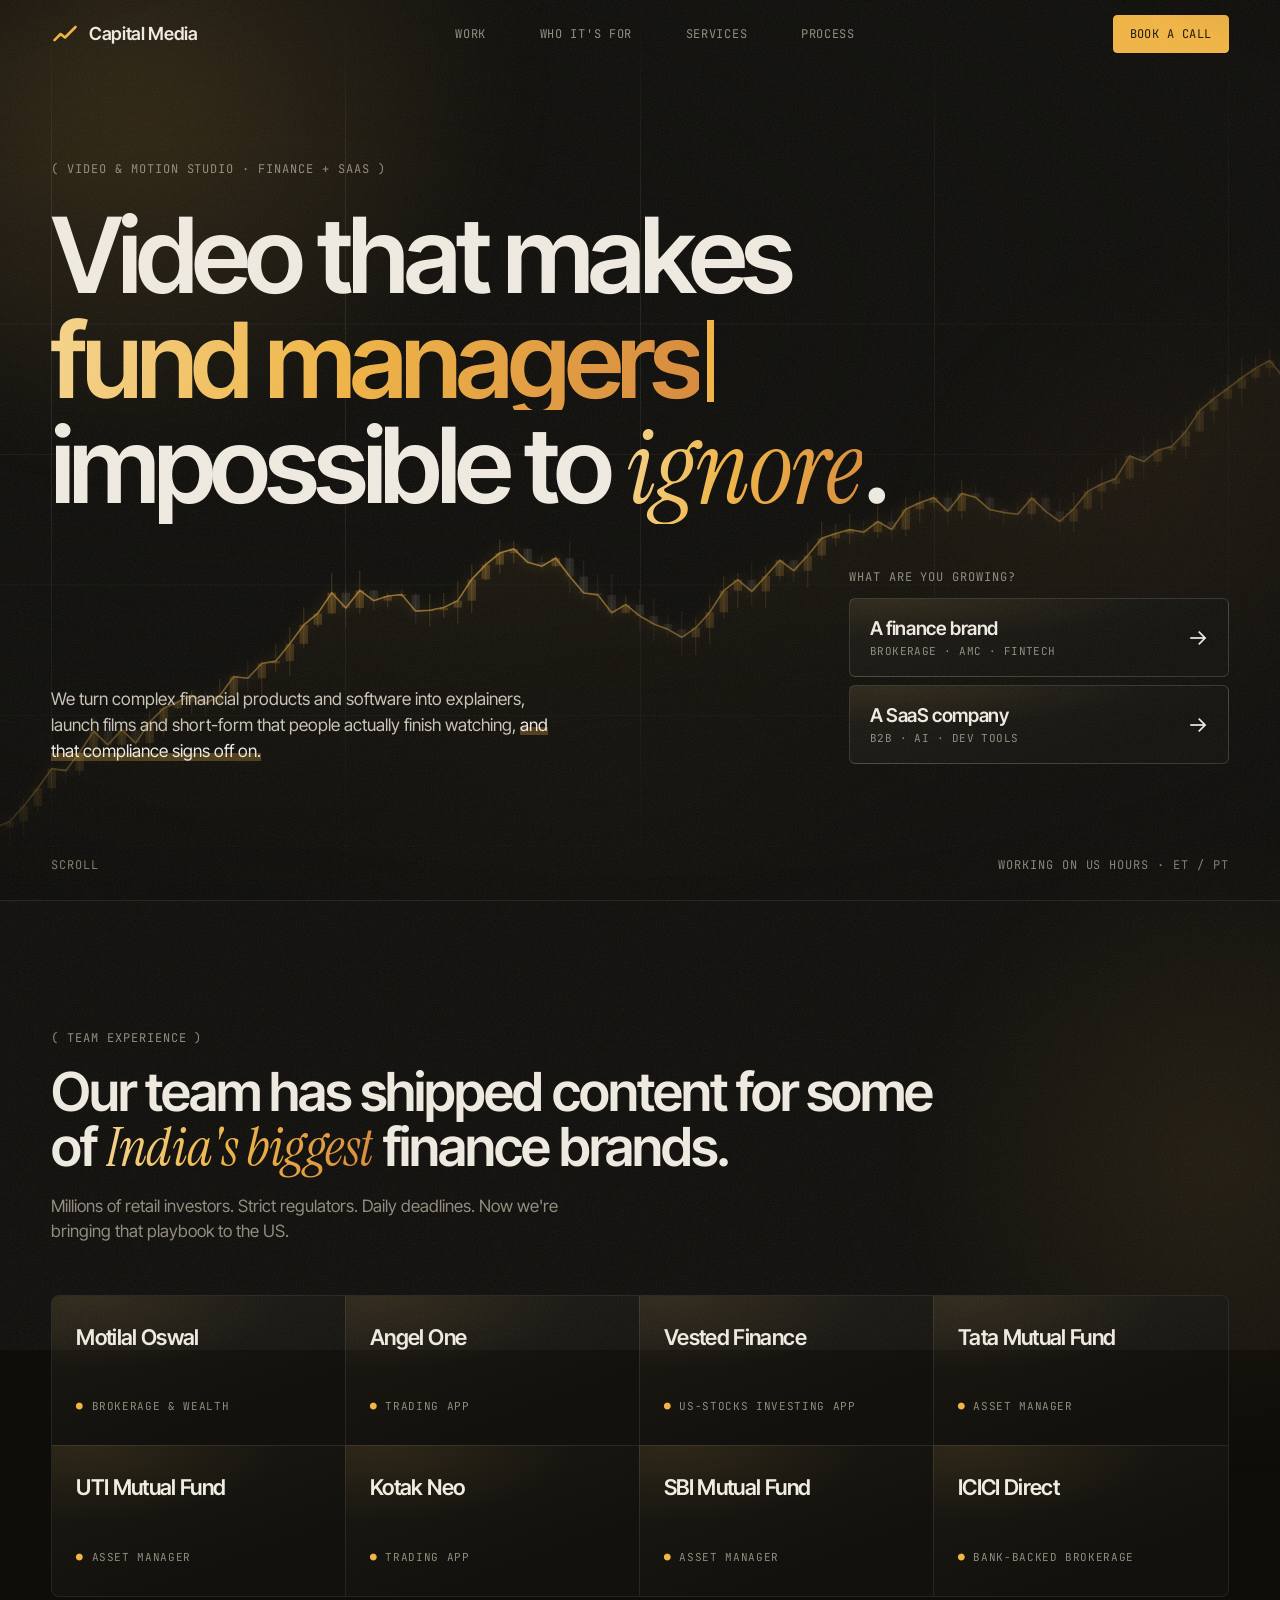
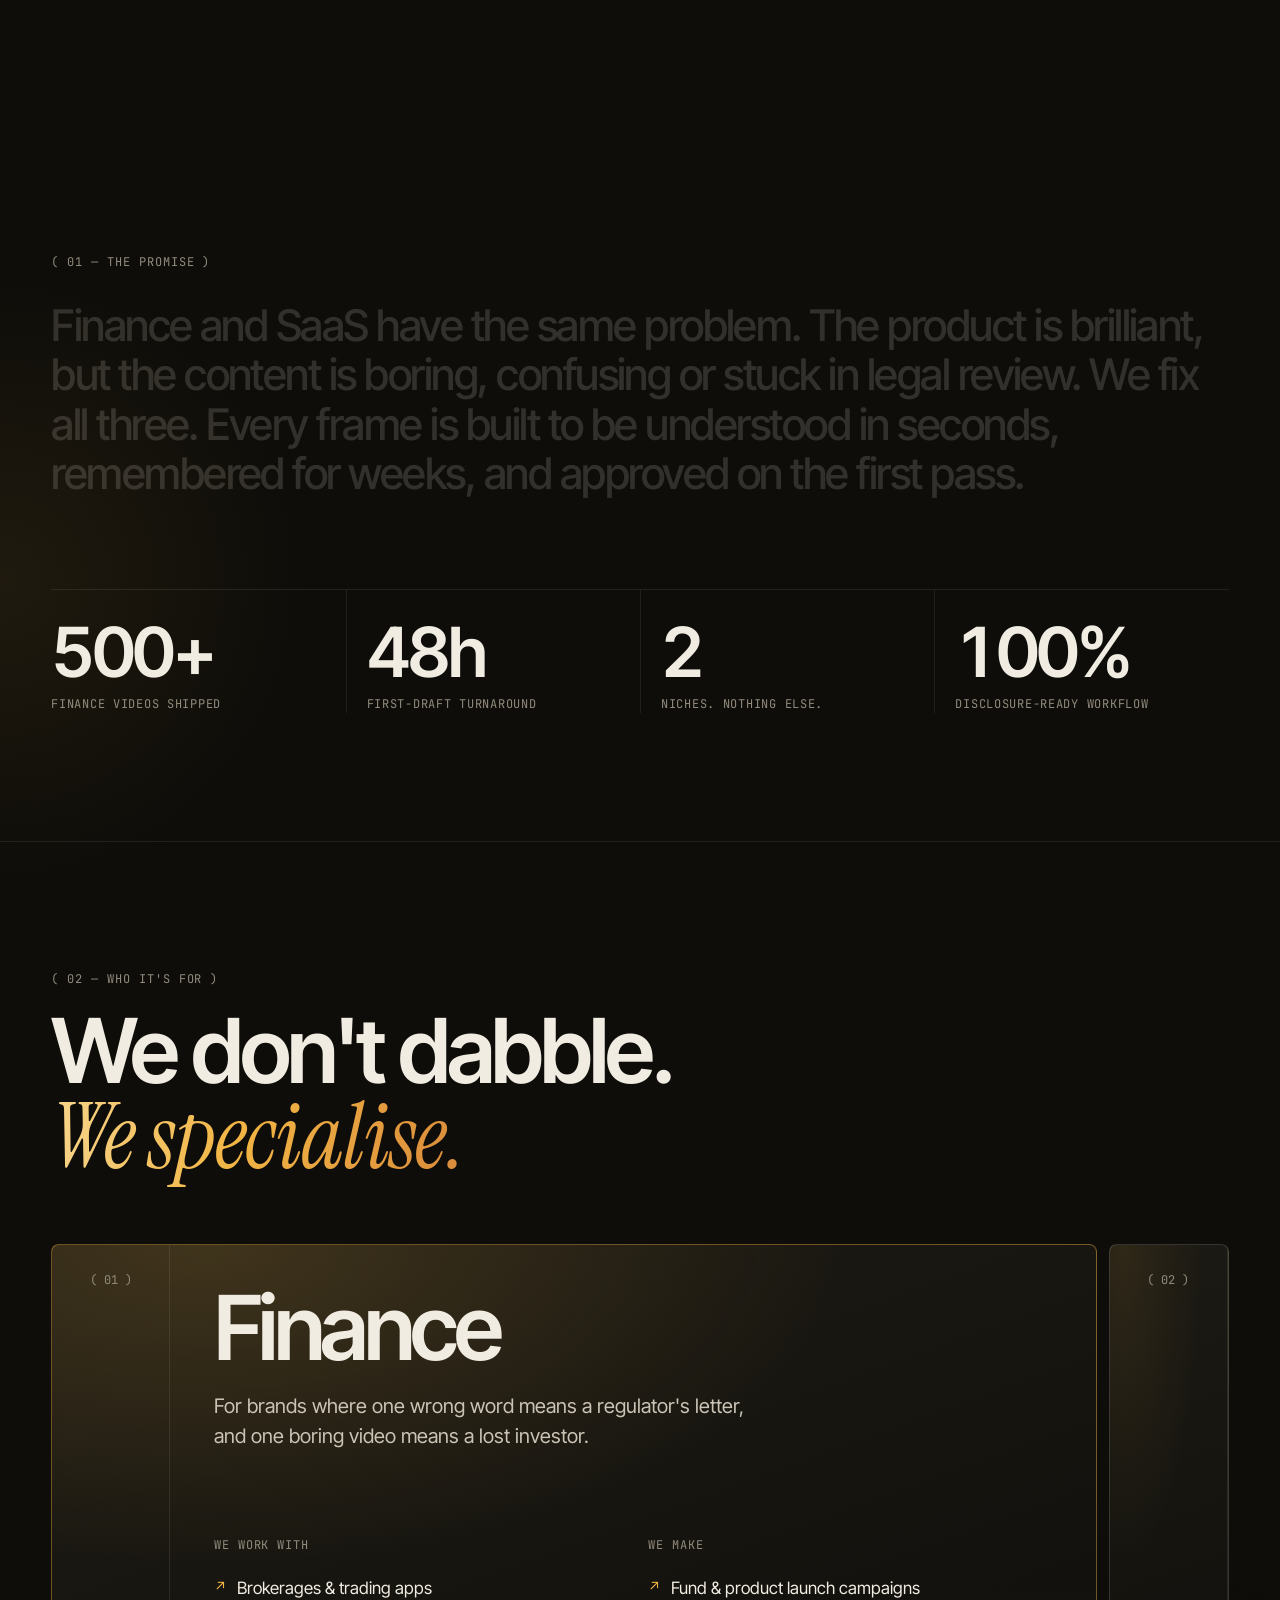
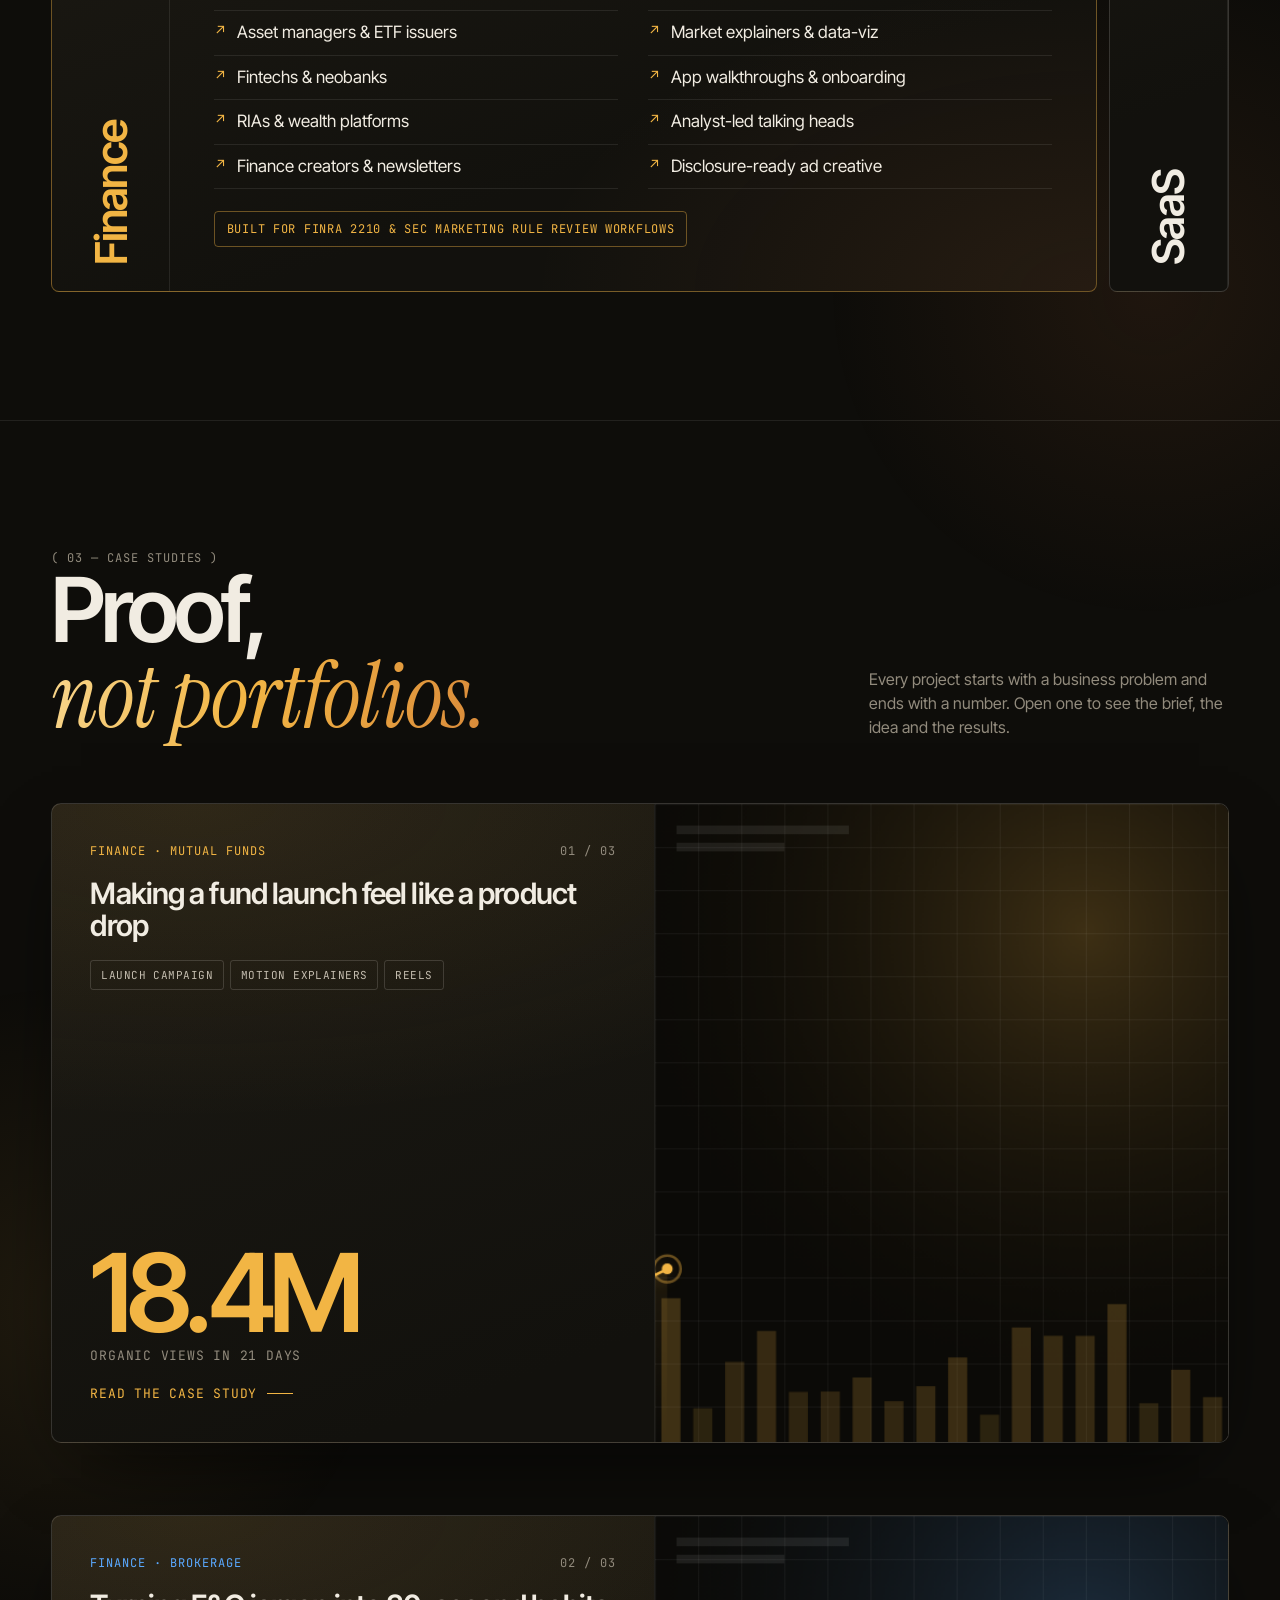
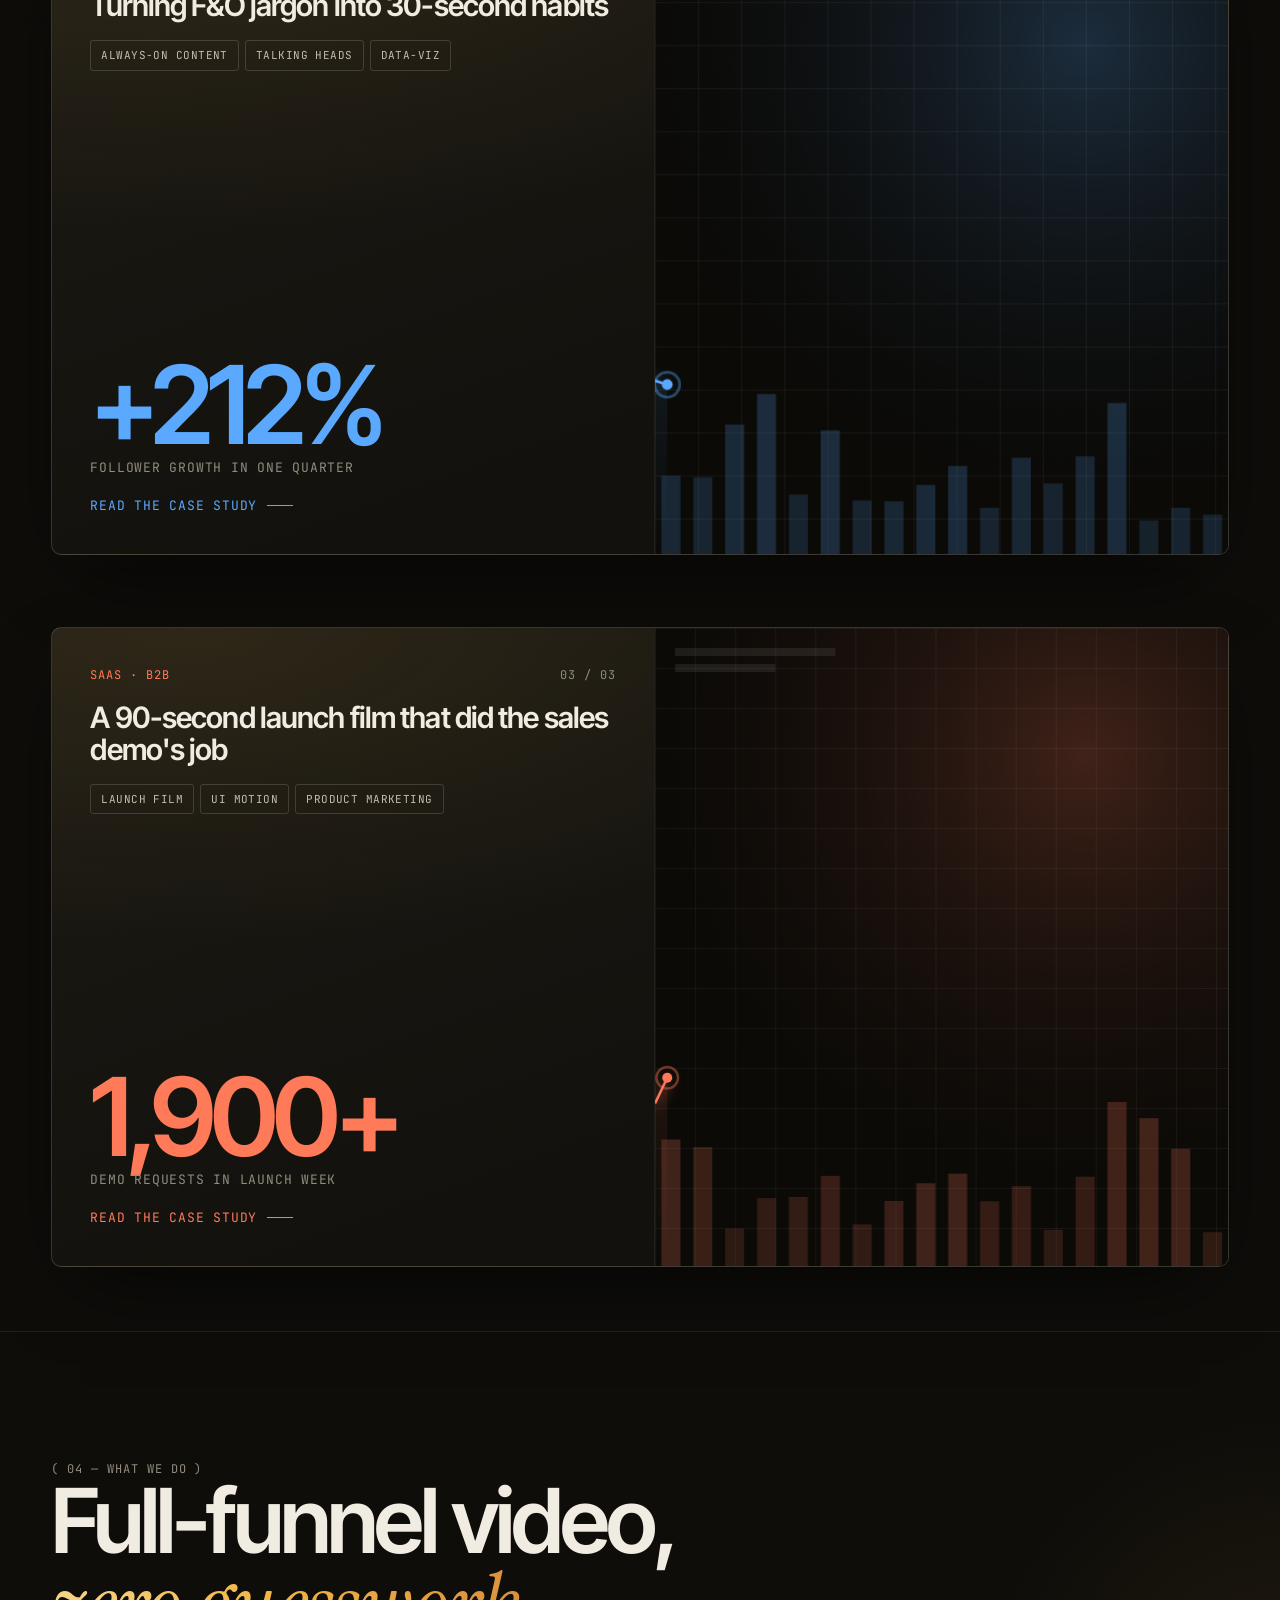
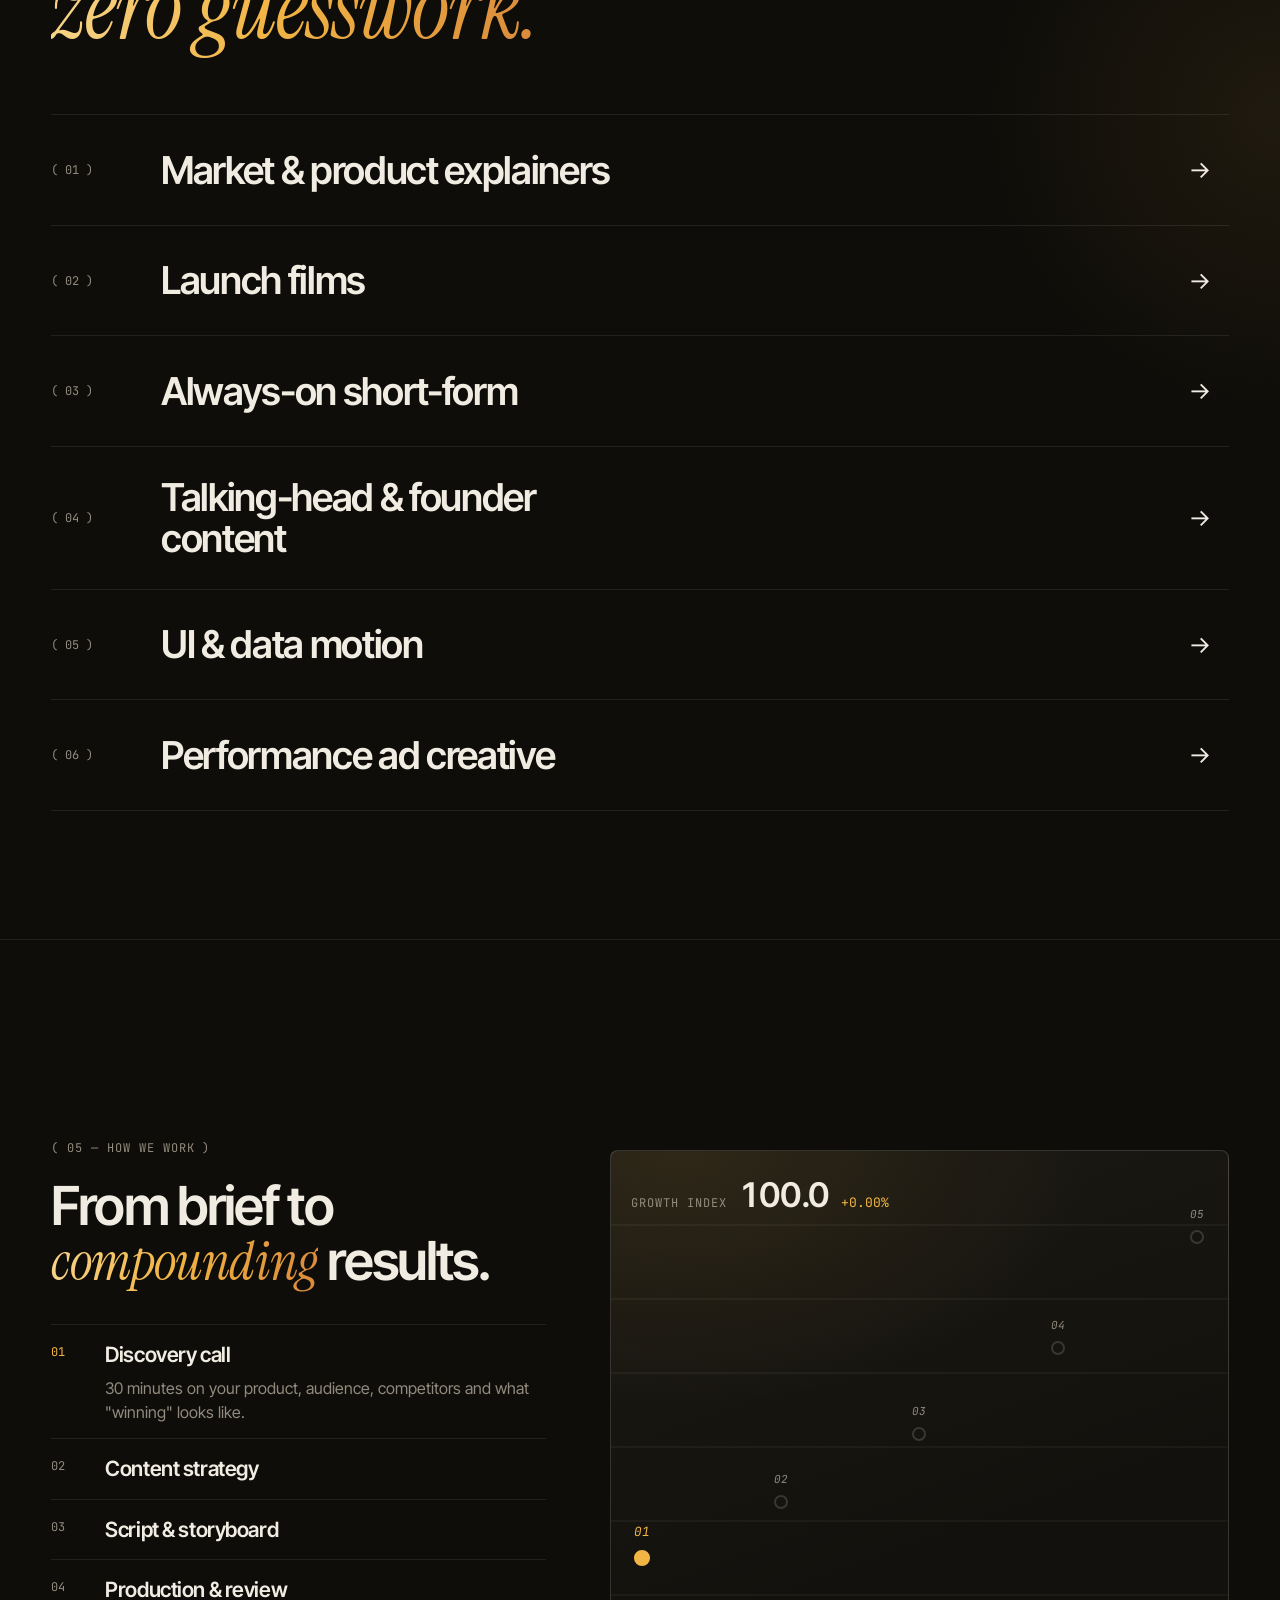
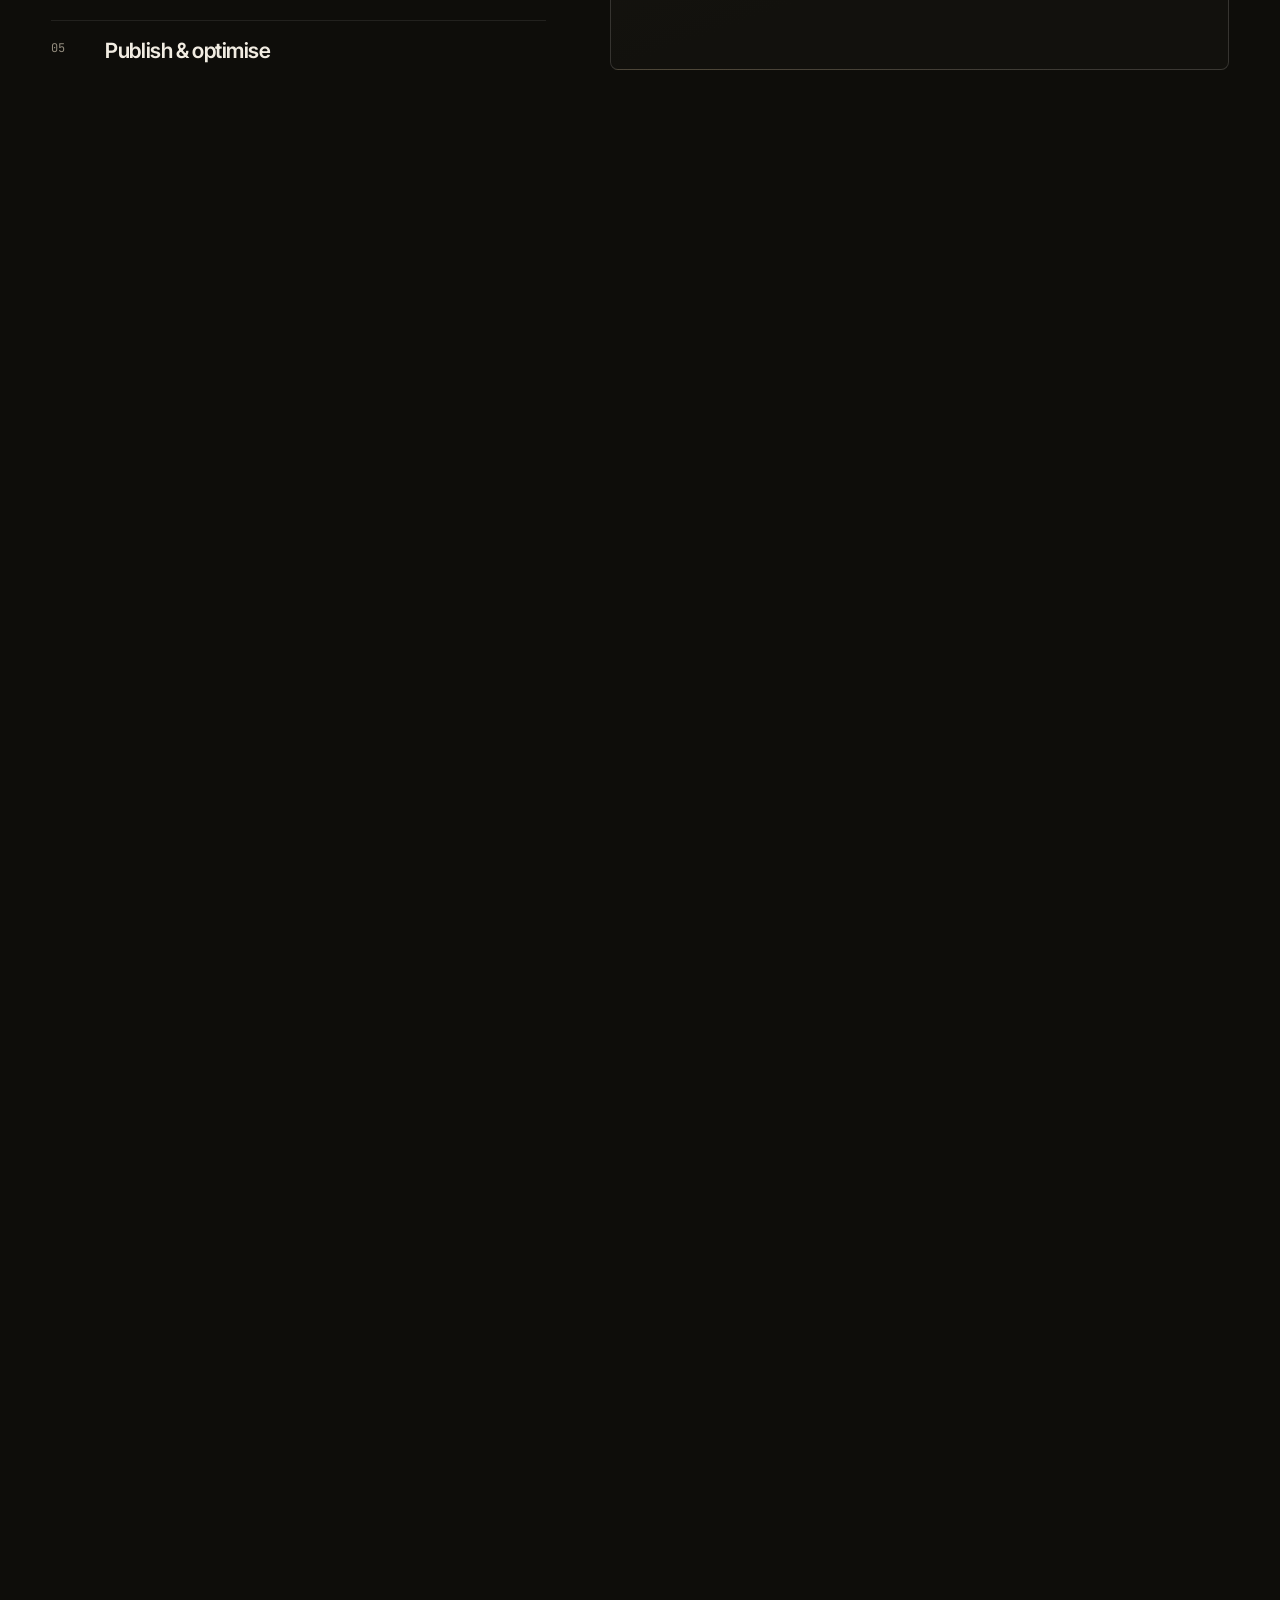
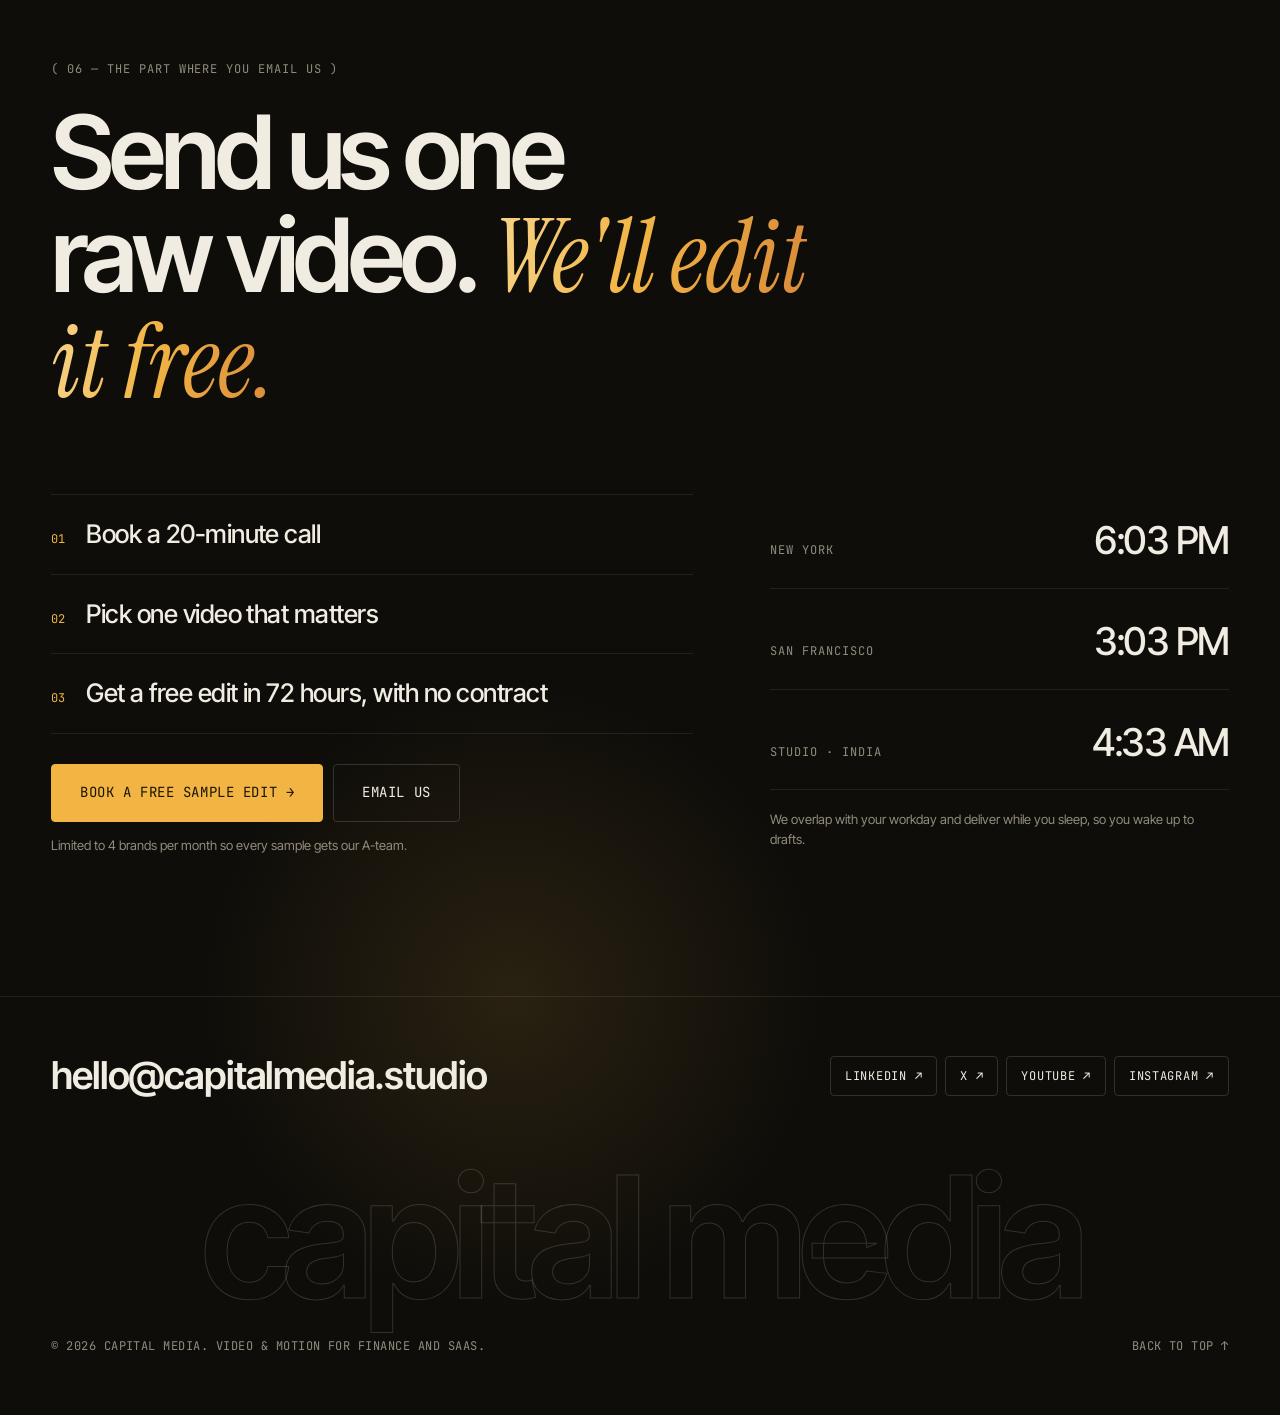
==== commit b9d5db2b: "Remove ticker tape and NYSE status from Version 1 The top scrolling ticker and the NYSE open/closed " ====
--- a/index.html
+++ b/index.html
@@ -20,11 +20,6 @@
   <div class="cols" aria-hidden="true"><i></i><i></i><i></i><i></i><i></i></div>
   <div class="cursor" id="cursor" aria-hidden="true"><span id="cursorLabel"></span></div>
 
-  <!-- ===== TICKER TAPE ===== -->
-  <div class="tape" aria-label="Recent results">
-    <div class="tape__track" id="tapeTrack"></div>
-  </div>
-
   <!-- ===== NAV ===== -->
   <header class="nav" id="nav">
     <a href="#top" class="logo" aria-label="Capital Media home">
@@ -38,7 +33,6 @@
       <a href="#process">Process</a>
     </nav>
     <div class="nav__right">
-      <span class="market" id="market"><i></i><b id="marketLabel">NYSE</b> <span id="nyTime">--:--</span></span>
       <a href="#start" class="btn btn--solid btn--sm">Book a call</a>
       <button class="burger" id="burger" aria-label="Open menu"><i></i><i></i></button>
     </div>
--- a/css/style.css
+++ b/css/style.css
@@ -20,7 +20,7 @@
   --ease: cubic-bezier(0.22, 1, 0.36, 1);
   --ease-io: cubic-bezier(0.76, 0, 0.24, 1);
   --g: clamp(16px, 4vw, 56px);
-  --tape: 34px;
+  --tape: 0px;
   color-scheme: dark;
 }
 
@@ -94,13 +94,6 @@
 .btn--sm { height: 38px; padding: 0 16px; font-size: 12px; }
 .btn--lg { height: 58px; padding: 0 28px; font-size: 14px; }
 
-/* ---------- ticker tape ---------- */
-.tape { position: fixed; top: 0; left: 0; right: 0; height: var(--tape); z-index: 120; background: var(--accent); color: var(--accent-ink); overflow: hidden; display: flex; align-items: center; }
-.tape__track { display: flex; width: max-content; animation: tape 60s linear infinite; }
-.tape:hover .tape__track { animation-play-state: paused; }
-.tape__item { font-family: var(--mono); font-size: 12px; font-weight: 500; letter-spacing: .04em; text-transform: uppercase; padding: 0 22px; white-space: nowrap; display: flex; gap: 8px; align-items: center; border-right: 1px solid rgba(29,20,4, .2); }
-.tape__item b { font-weight: 500; opacity: .6; }
-@keyframes tape { to { transform: translateX(-50%); } }
 
 /* ---------- nav ---------- */
 .nav {
@@ -123,10 +116,6 @@
 .nav__links a:hover { color: var(--fg); }
 .nav__links a:hover::before, .nav__links a:hover::after { opacity: 1; }
 .nav__right { display: flex; align-items: center; gap: 18px; }
-.market { display: flex; align-items: center; gap: 8px; font-family: var(--mono); font-size: 12px; color: var(--muted); letter-spacing: .04em; }
-.market i { width: 7px; height: 7px; border-radius: 50%; background: var(--down); }
-.market.is-open i { background: var(--accent); animation: ping 2s infinite; }
-.market b { font-weight: 500; color: var(--fg); }
 @keyframes ping { 0% { box-shadow: 0 0 0 0 rgba(242,181,68,.6); } 70% { box-shadow: 0 0 0 8px rgba(242,181,68,0); } 100% { box-shadow: 0 0 0 0 rgba(242,181,68,0); } }
 .burger { display: none; width: 40px; height: 40px; position: relative; border: 1px solid var(--line-2); border-radius: 4px; }
 .burger i { position: absolute; left: 11px; right: 11px; height: 1.5px; background: var(--fg); transition: transform .4s var(--ease); }
@@ -426,9 +415,7 @@
   .start__grid { grid-template-columns: 1fr; }
 }
 @media (max-width: 760px) {
-  :root { --tape: 30px; }
-  .market { display: none; }
-  .nav .btn--sm { display: none; }
+    .nav .btn--sm { display: none; }
   .hero__title { font-size: 12.4vw; }
   .chooser { width: 100%; }
   .hero__foot .label:last-child { display: none; }
@@ -517,7 +504,6 @@
 .case { box-shadow: 0 30px 80px -30px rgba(0,0,0,.8); }
 .brand { background-color: transparent; }
 .exp__grid { background: #12110d; }
-.tape { background: linear-gradient(90deg, #e9a93a, #f2c066 50%, #e9a93a); }
 .hero__title .serif, .h2 .serif, .start__title .serif, .rot em { background: linear-gradient(100deg, #f7d58c 0%, #f2b544 45%, #d98a3a 100%); -webkit-background-clip: text; background-clip: text; color: transparent; }
 .rot::after { background: #f2b544; }
 @media (prefers-reduced-motion: reduce) { .atmos i { animation: none; } }
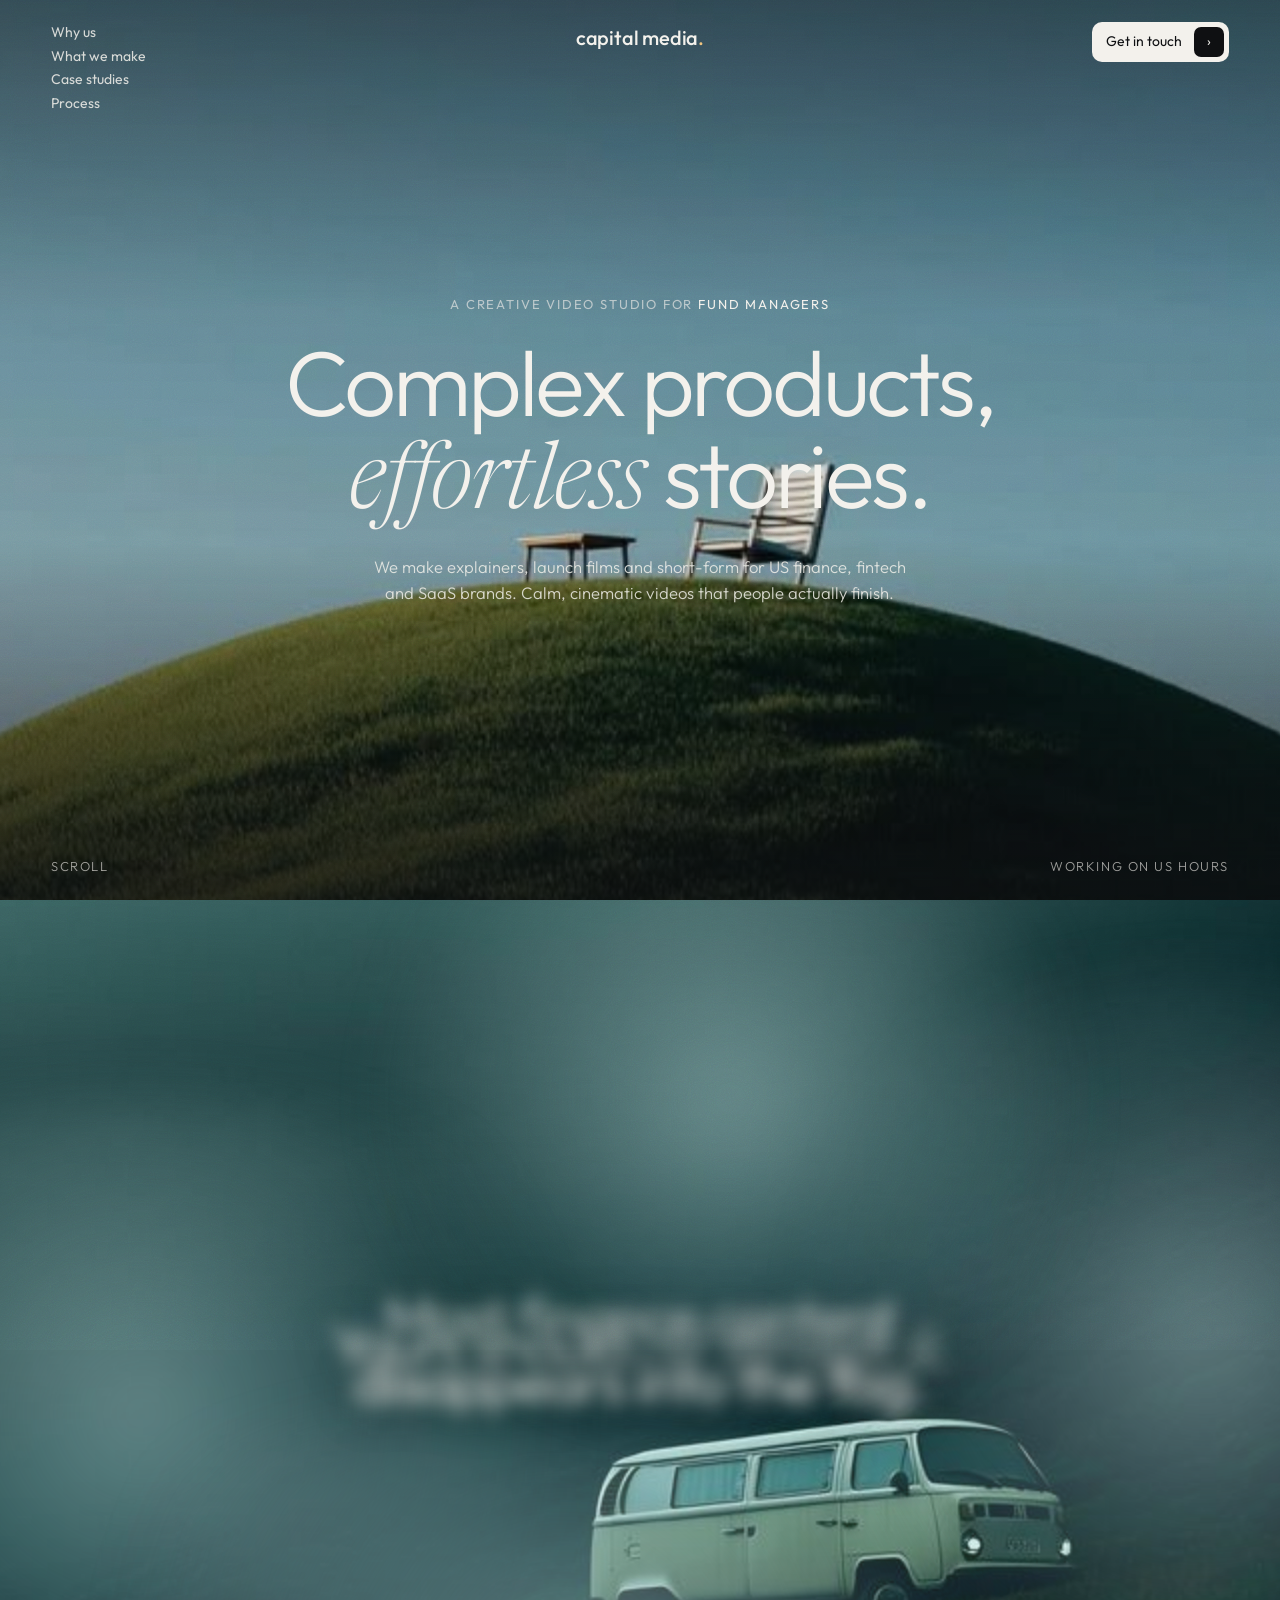
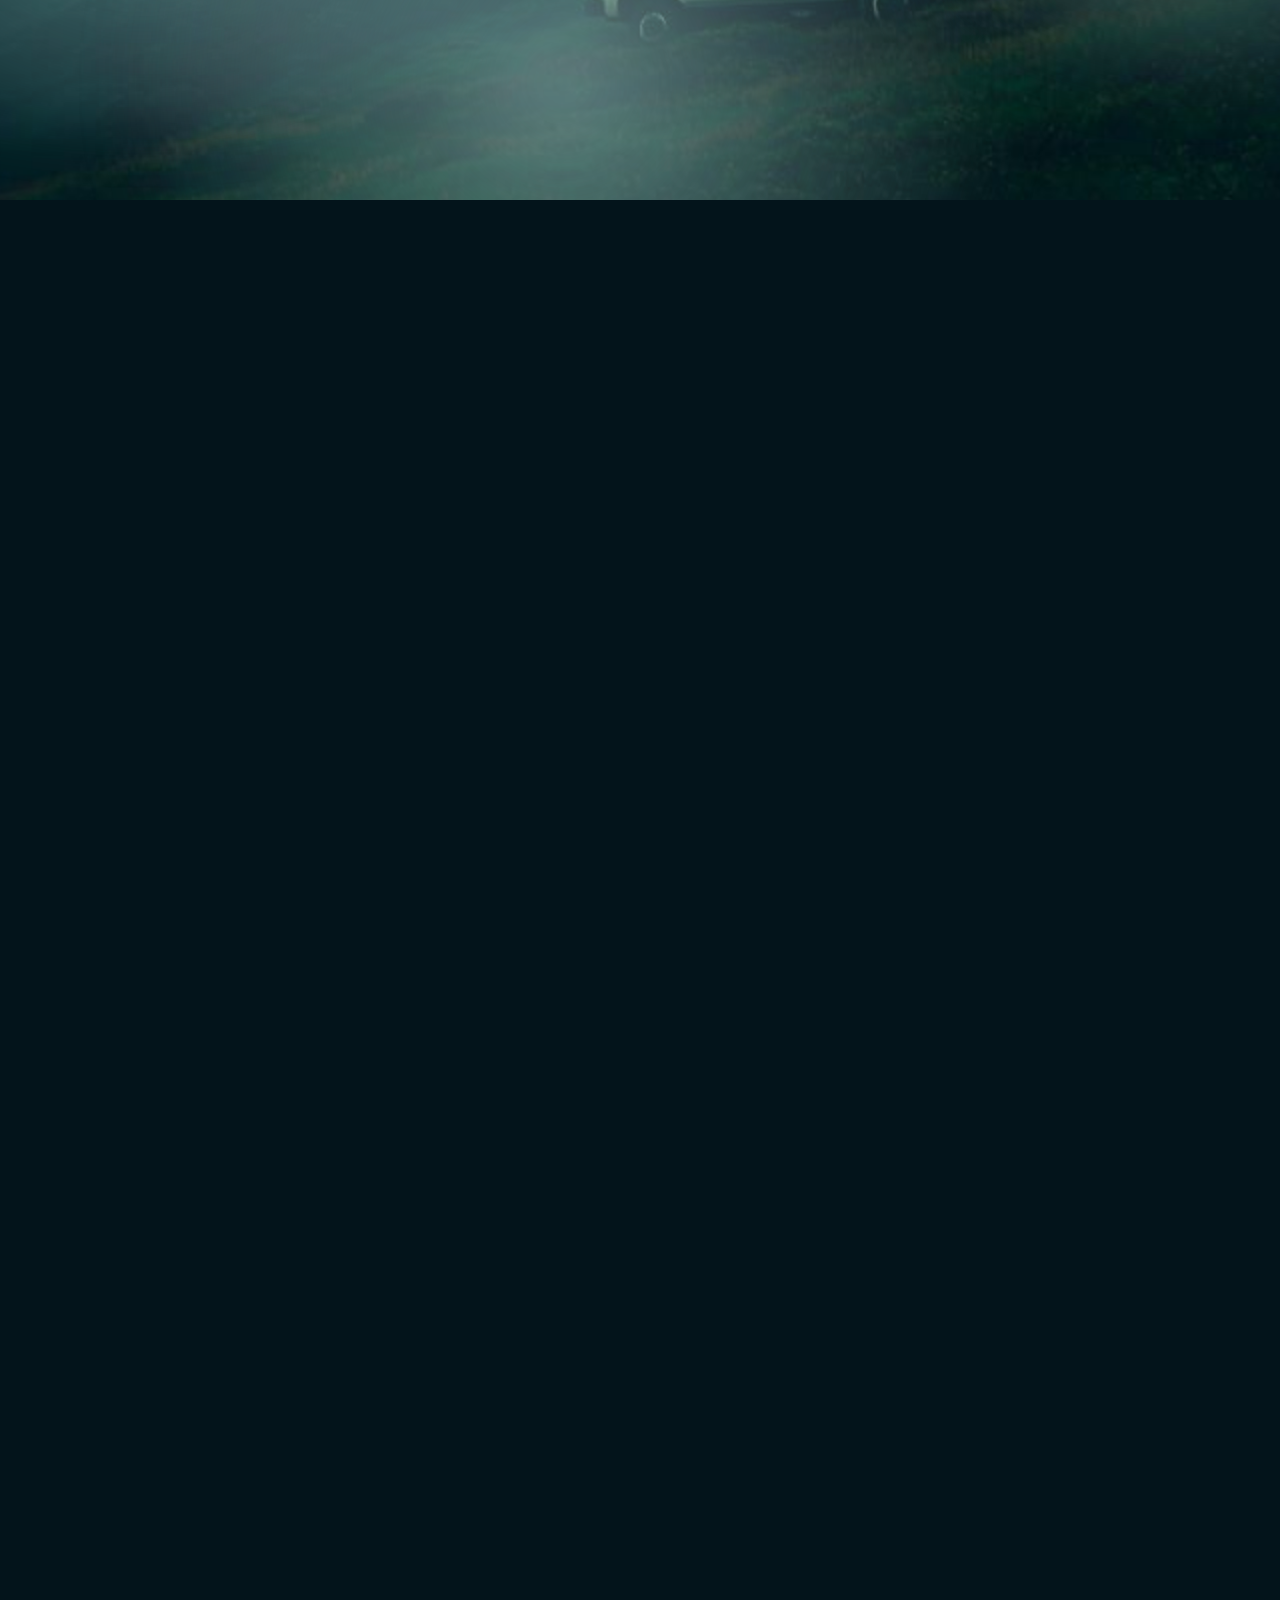
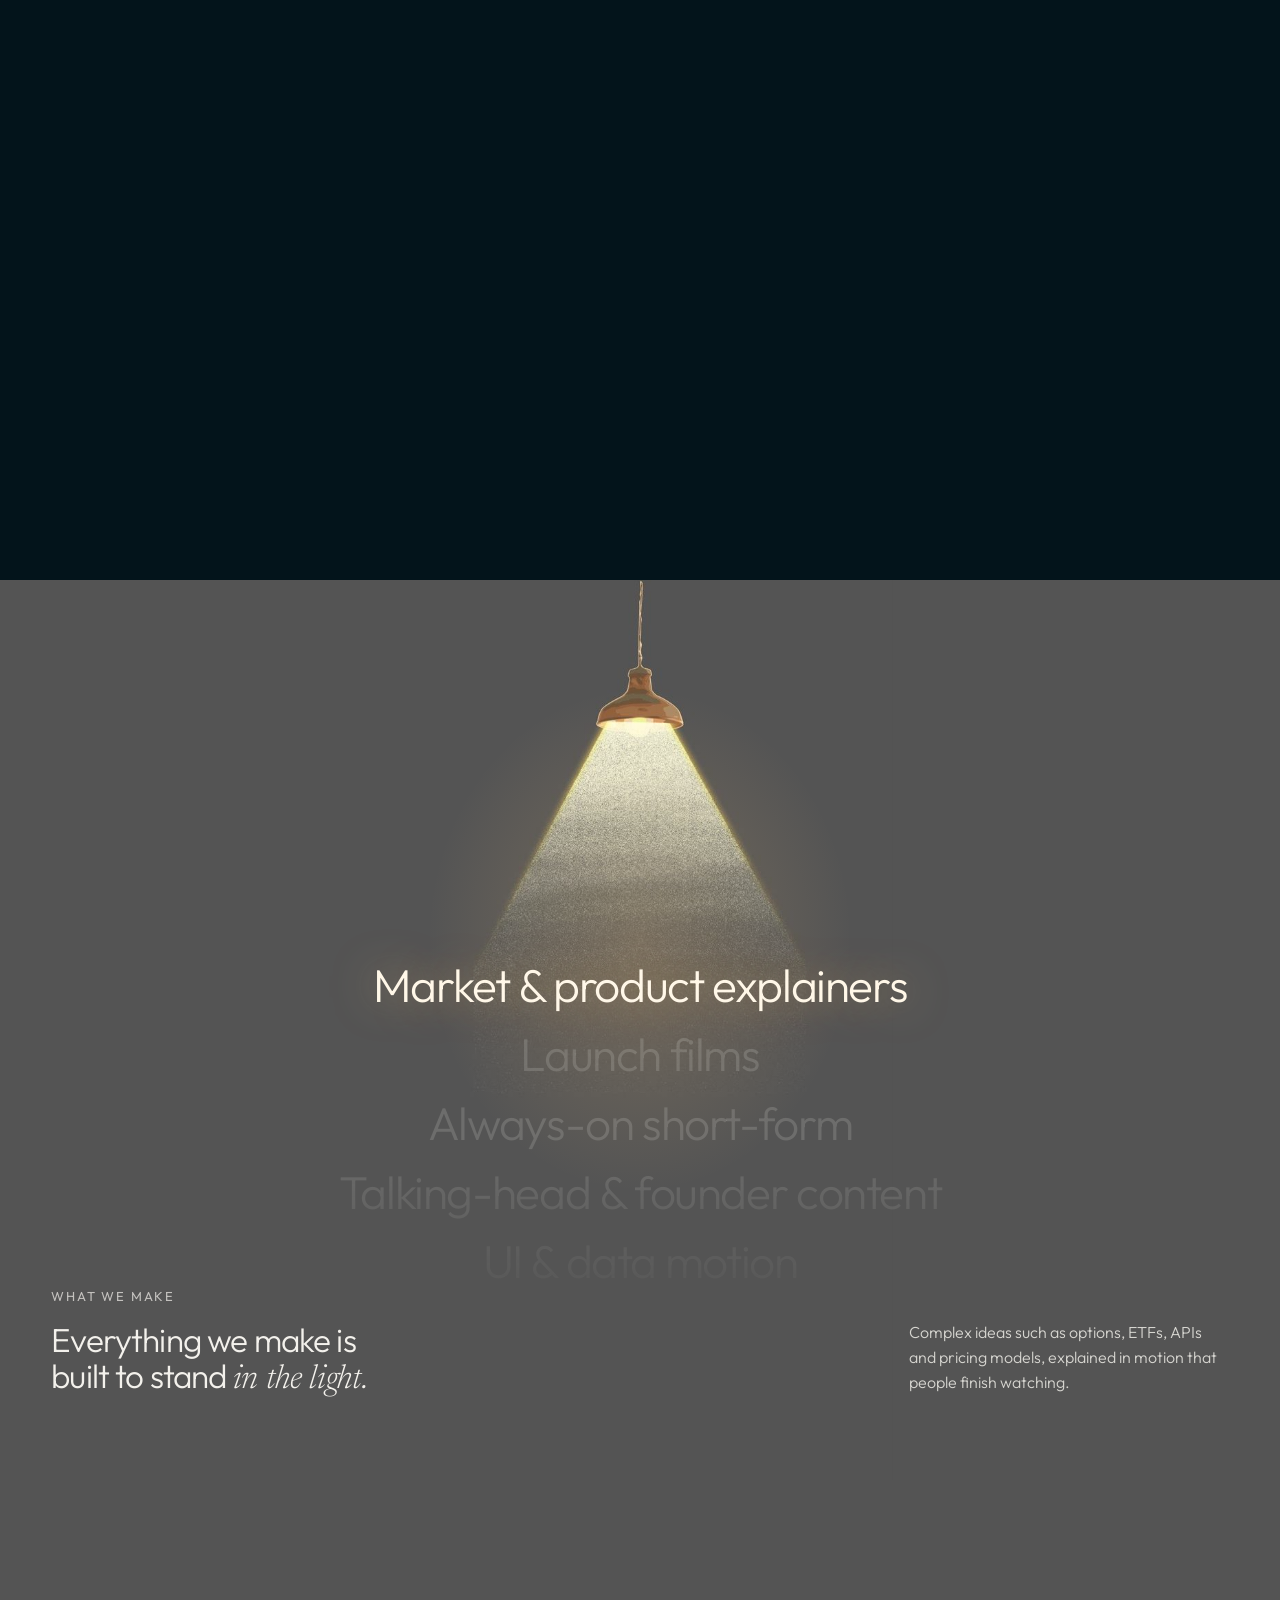
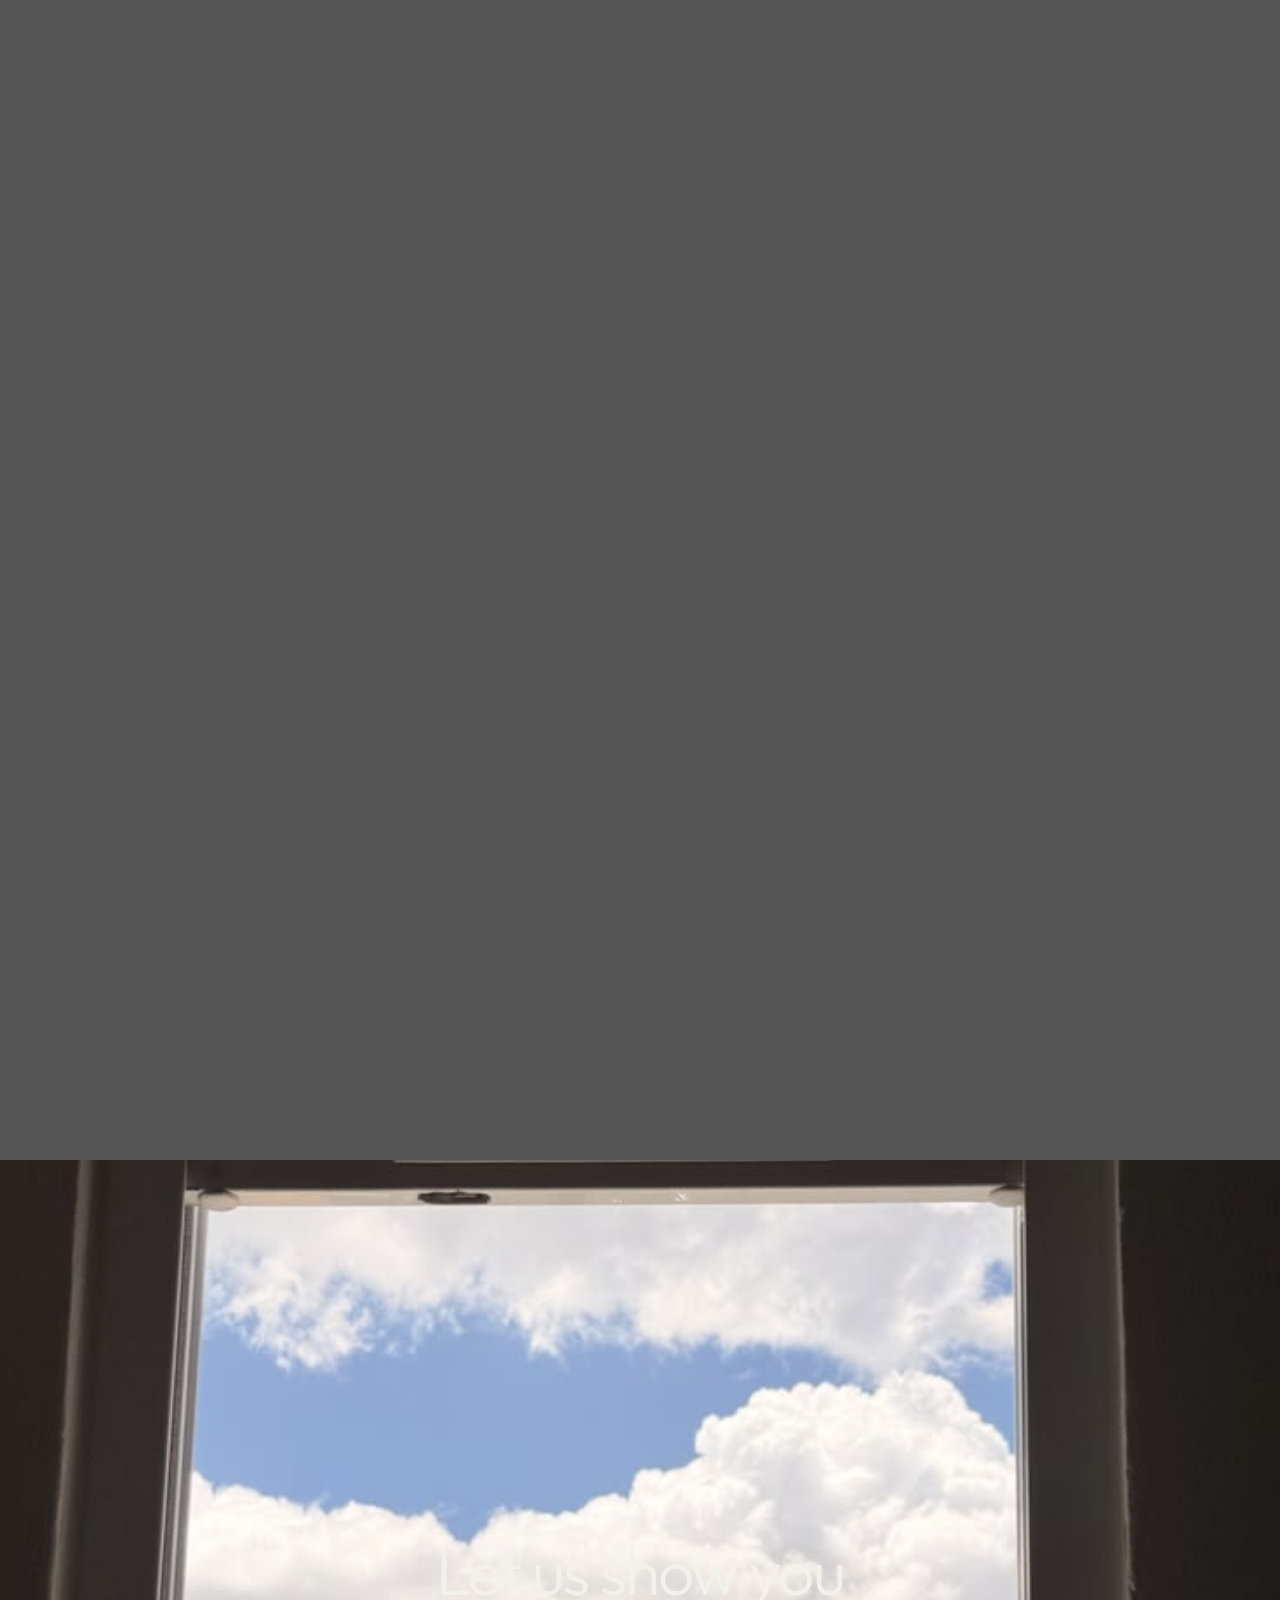
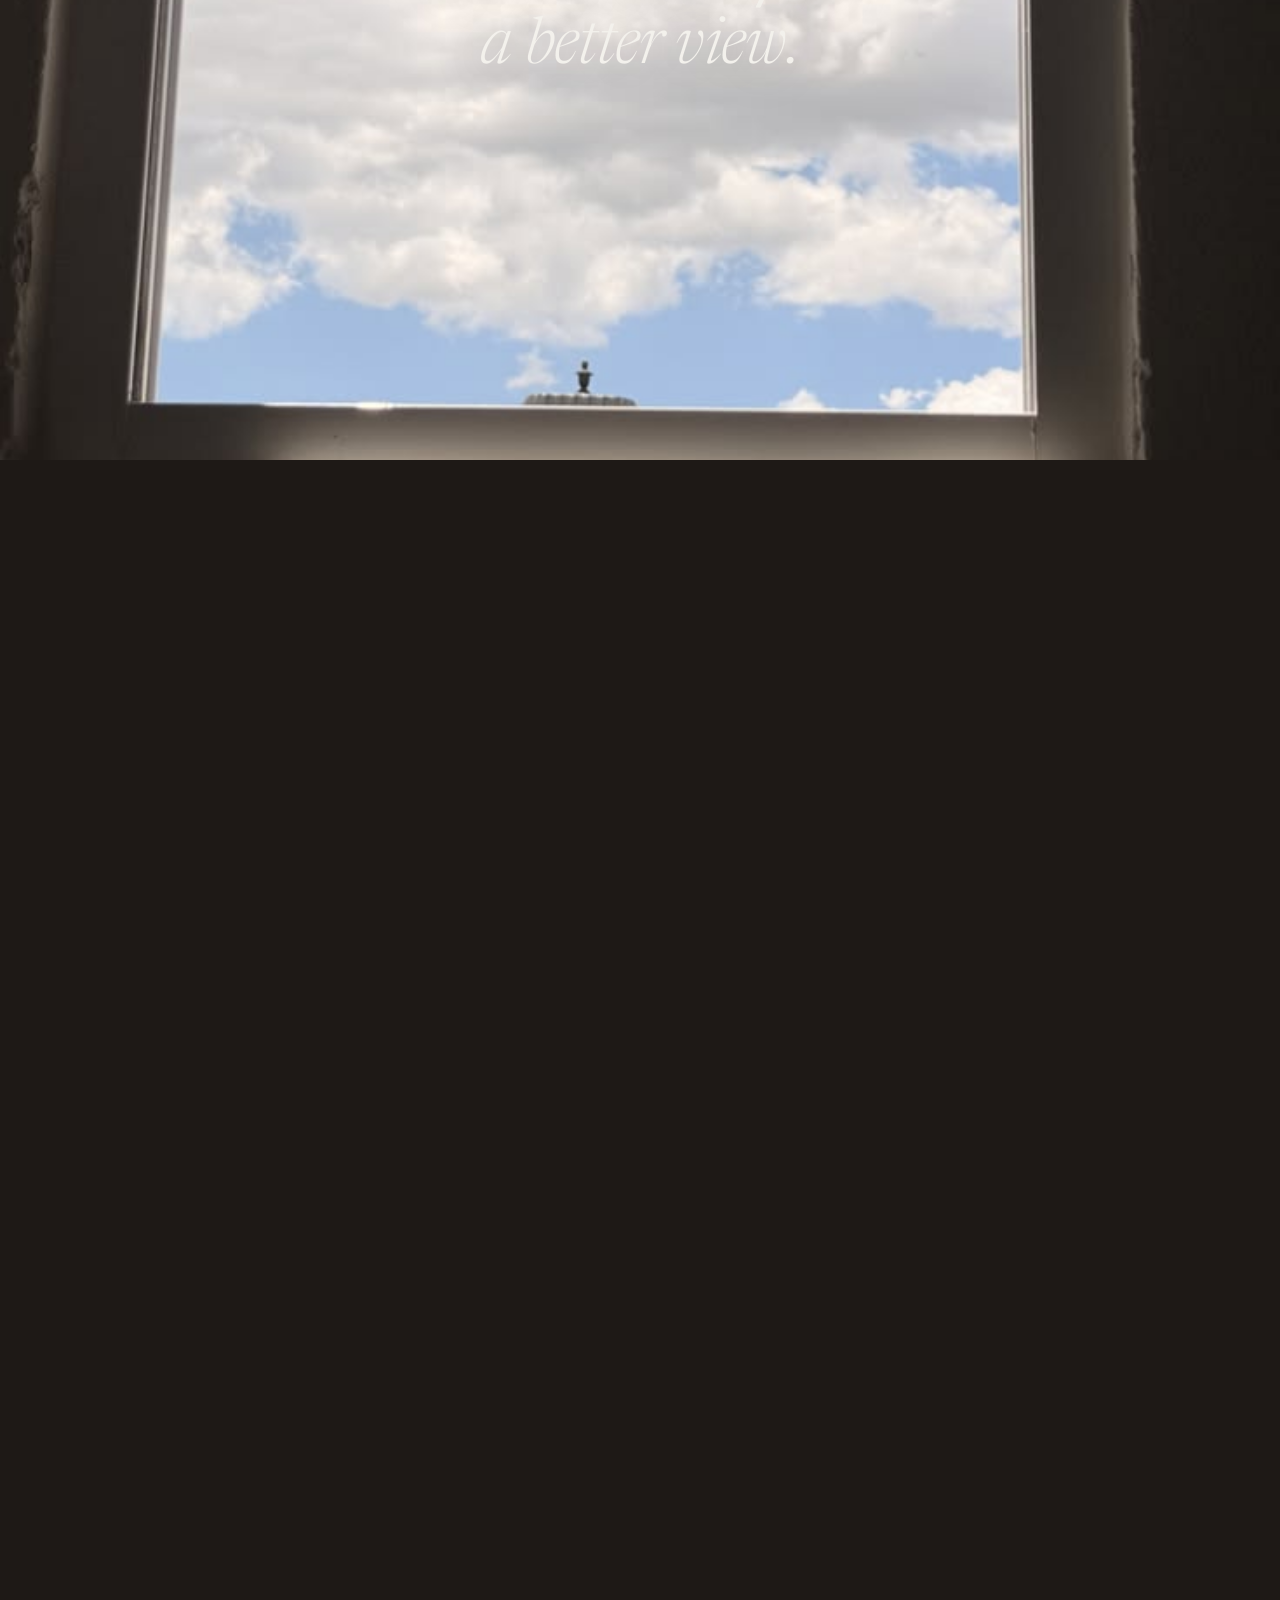
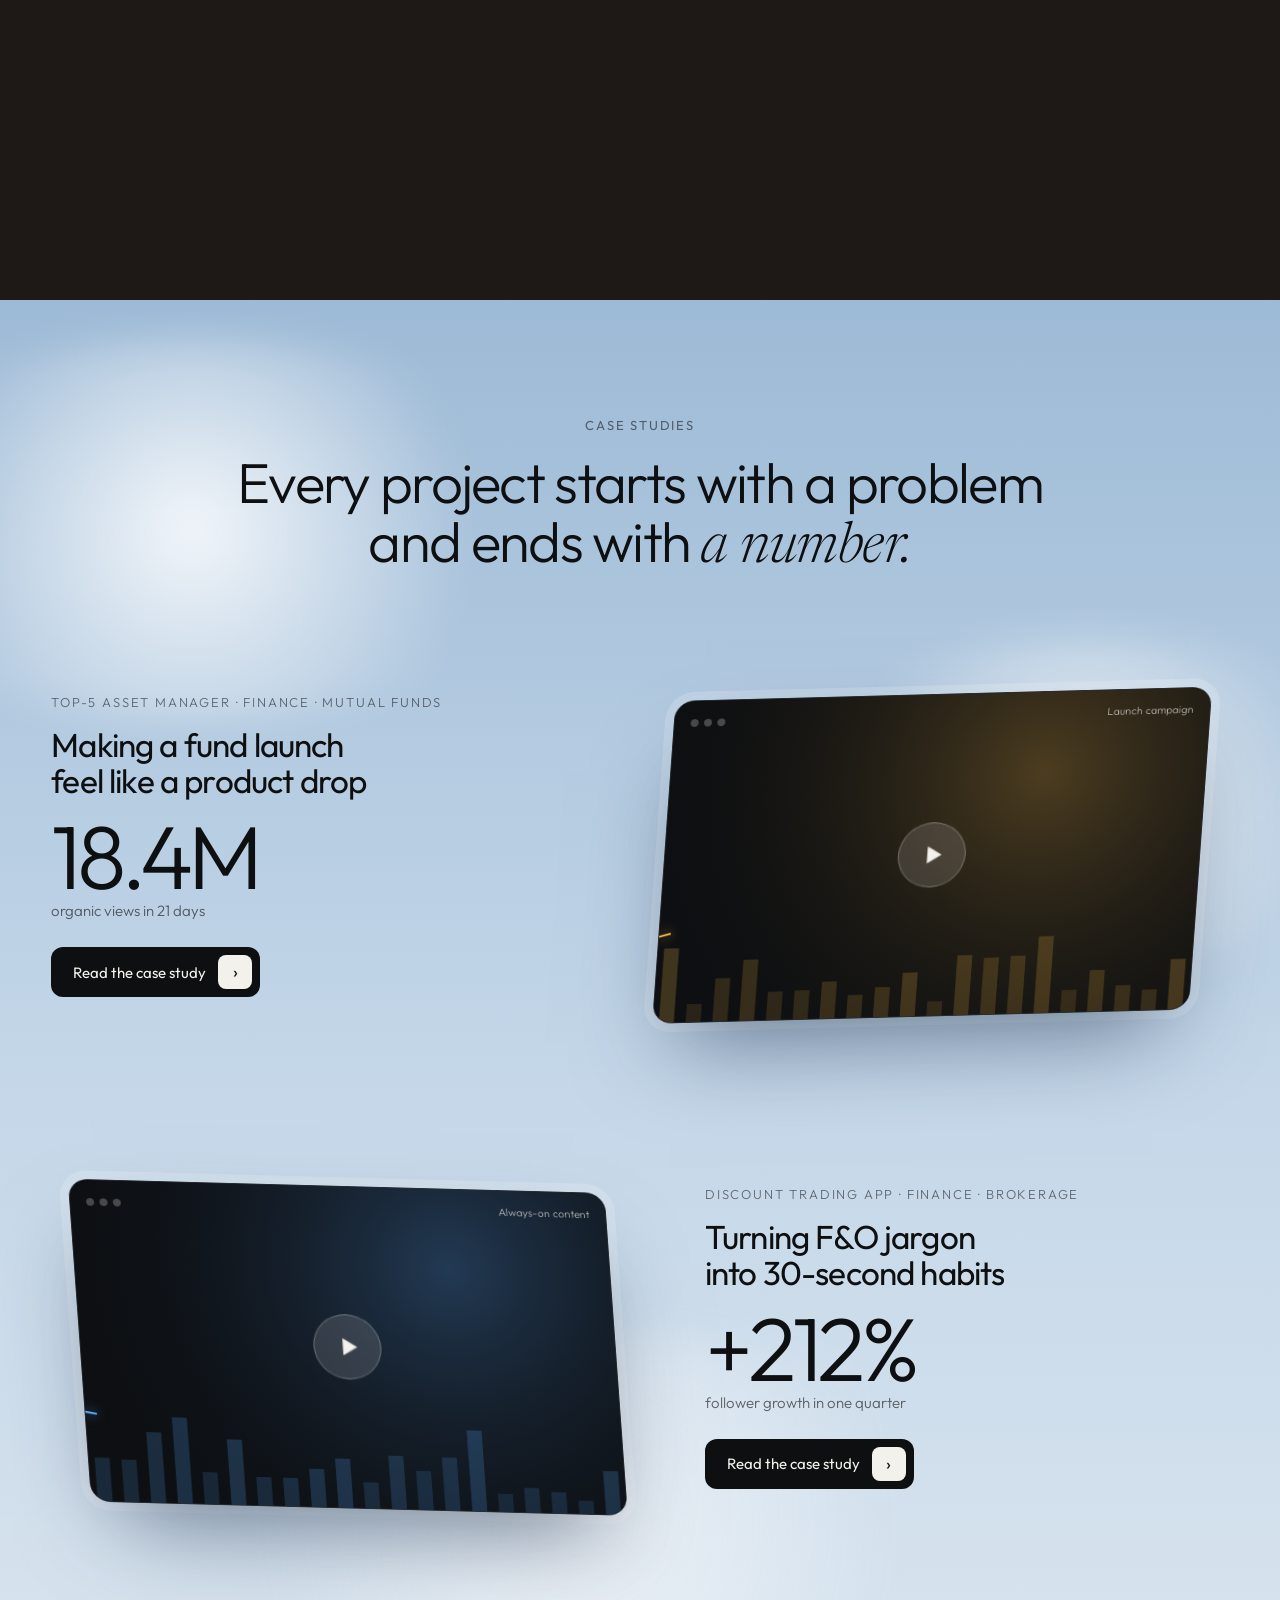
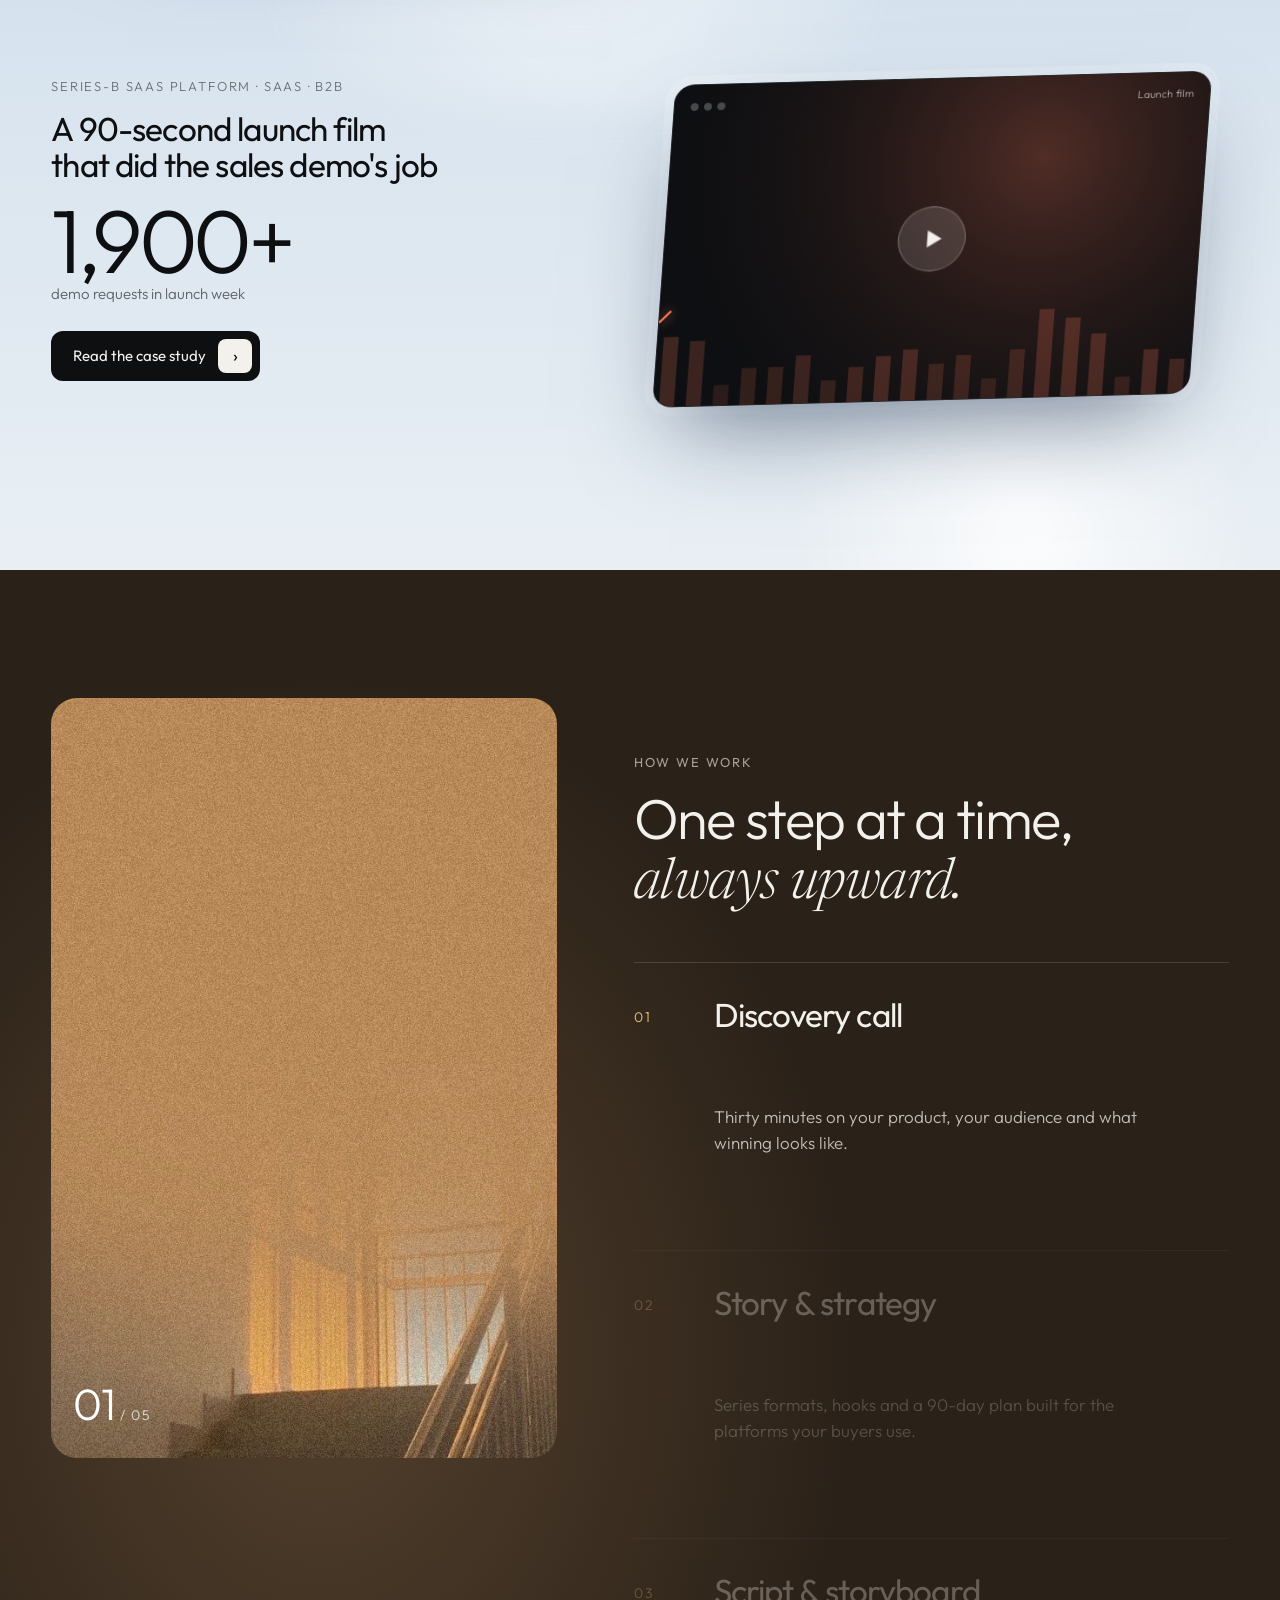
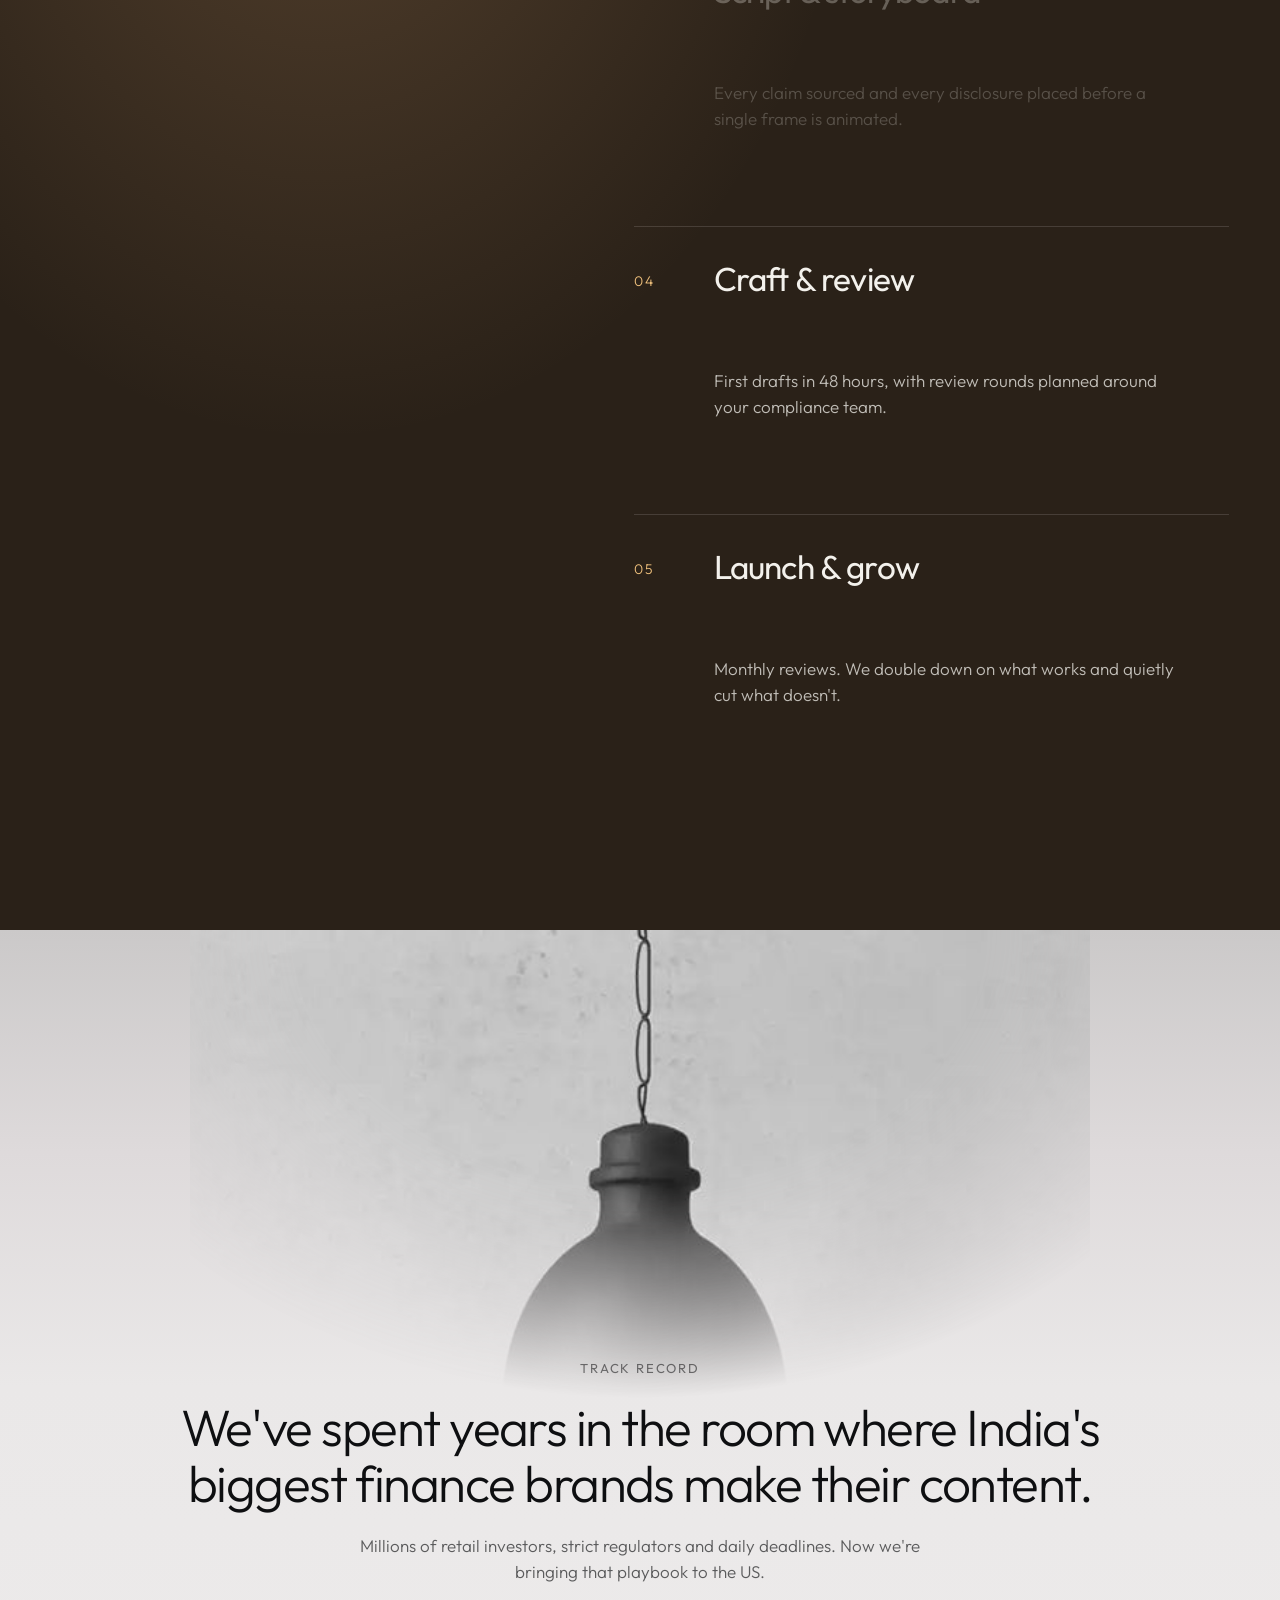
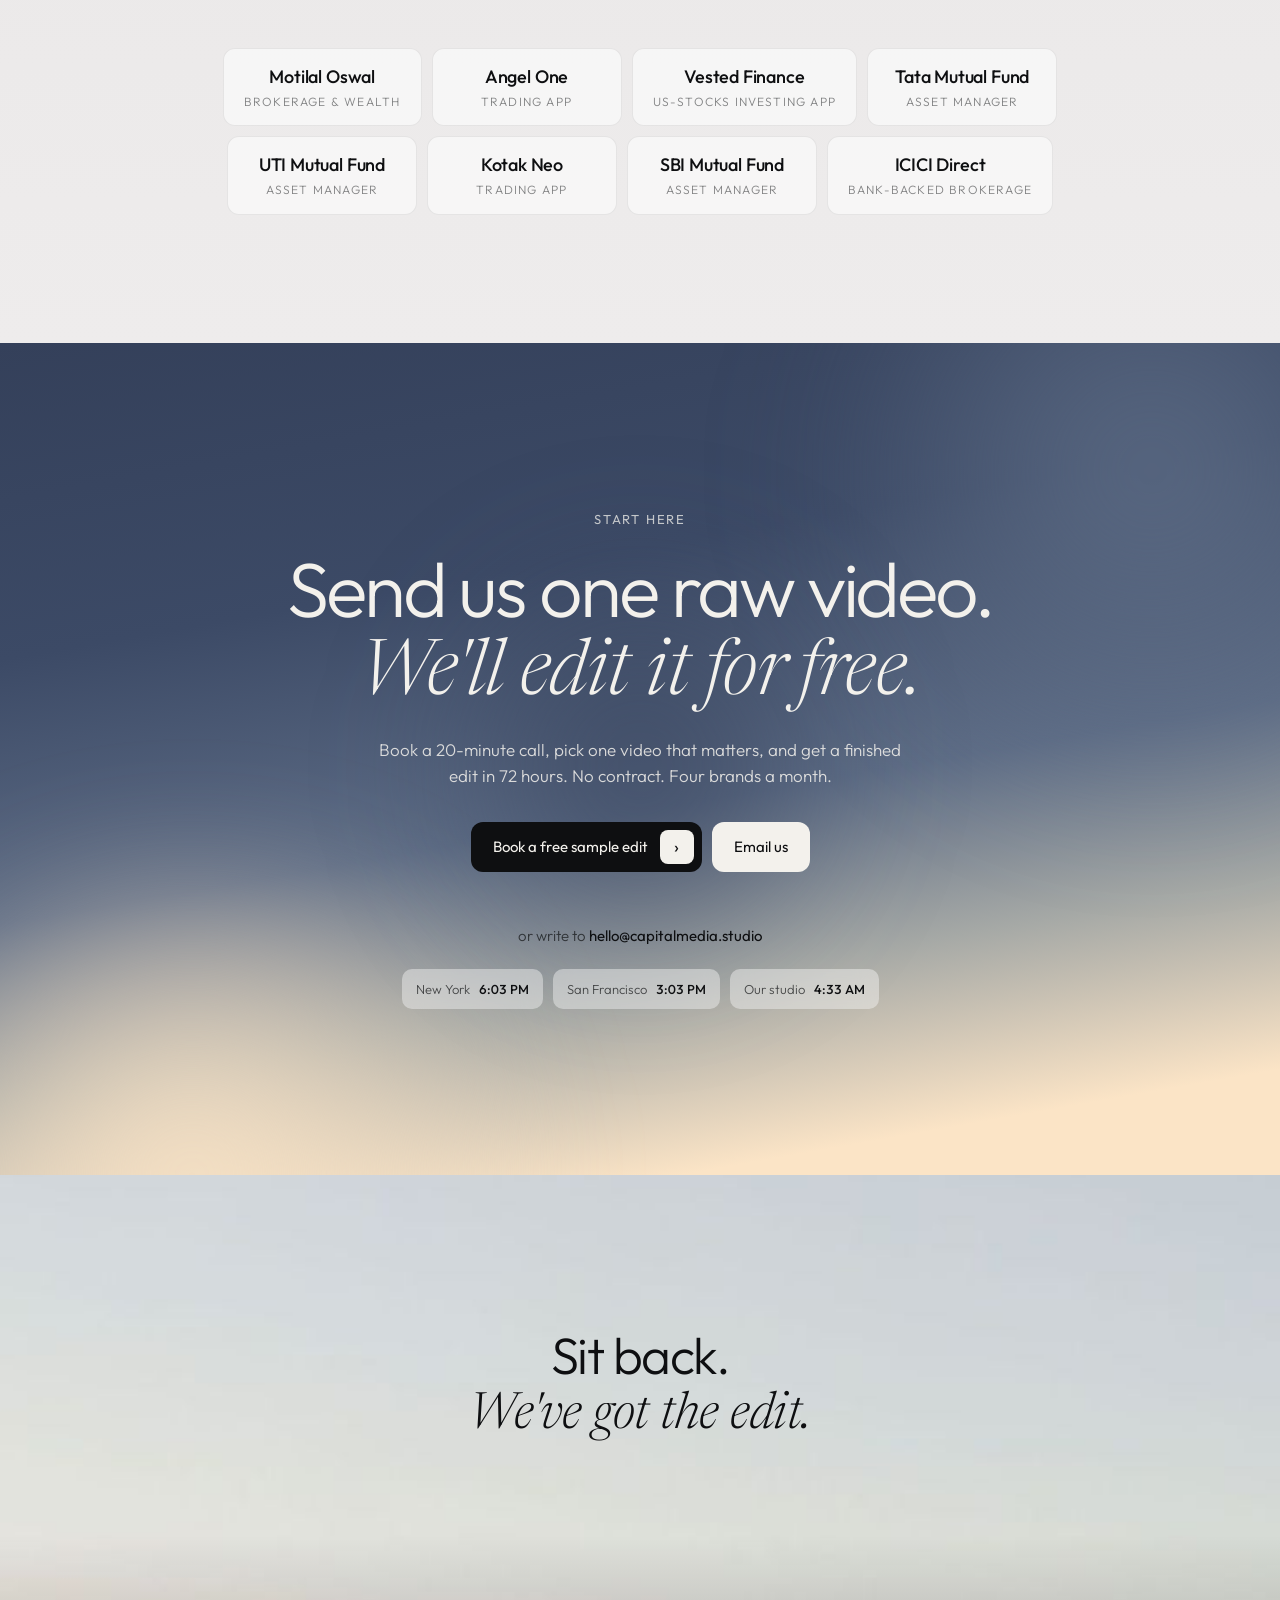
==== commit fa3587be: "Cinematic redesign inspired by micro1, classic site kept at /classic/ The homepage is now a scroll s" ====
--- a/index.html
+++ b/index.html
@@ -3,272 +3,172 @@
 <head>
   <meta charset="utf-8" />
   <meta name="viewport" content="width=device-width, initial-scale=1" />
-  <title>Capital Media | Video & Motion Studio for Finance and SaaS</title>
-  <meta name="description" content="Capital Media is a video and motion studio for finance and SaaS brands. Explainers, launch films and always-on short-form that people finish watching, and that compliance signs off on." />
-  <meta name="theme-color" content="#0e0d0a" />
-  <link rel="icon" href="data:image/svg+xml,%3Csvg xmlns='http://www.w3.org/2000/svg' viewBox='0 0 64 64'%3E%3Crect width='64' height='64' rx='14' fill='%230e0d0a'/%3E%3Cpath d='M12 44l12-12 9 7 19-21' stroke='%23f2b544' stroke-width='6' fill='none' stroke-linecap='round' stroke-linejoin='round'/%3E%3C/svg%3E" />
+  <title>Capital Media | Creative Video Studio for Finance and SaaS</title>
+  <meta name="description" content="Capital Media is a creative video studio for US finance, fintech and SaaS brands. Calm, cinematic stories that make complex products feel effortless." />
+  <meta name="theme-color" content="#0e0f11" />
+  <link rel="icon" href="data:image/svg+xml,%3Csvg xmlns='http://www.w3.org/2000/svg' viewBox='0 0 64 64'%3E%3Crect width='64' height='64' rx='16' fill='%230e0f11'/%3E%3Ctext x='30' y='44' font-family='Arial' font-weight='600' font-size='34' text-anchor='middle' fill='%23f3f1ec'%3Ec%3C/text%3E%3Ccircle cx='47' cy='42' r='4' fill='%23f1c27d'/%3E%3C/svg%3E" />
   <link rel="preconnect" href="https://fonts.googleapis.com" />
   <link rel="preconnect" href="https://fonts.gstatic.com" crossorigin />
-  <link href="https://fonts.googleapis.com/css2?family=Inter+Tight:wght@400;500;600;700&family=Instrument+Serif:ital@0;1&family=JetBrains+Mono:wght@400;500&display=swap" rel="stylesheet" />
-  <link rel="stylesheet" href="css/style.css" />
+  <link href="https://fonts.googleapis.com/css2?family=Outfit:wght@200;300;400;500;600&family=Newsreader:ital,opsz,wght@1,6..72,300;1,6..72,400&display=swap" rel="stylesheet" />
+  <link rel="stylesheet" href="styles/main.css" />
 </head>
 <body>
+  <div class="grain" aria-hidden="true"></div>
 
-  <div class="atmos" aria-hidden="true"><i></i><i></i><i></i></div>
-  <div class="grain" aria-hidden="true"></div>
-  <div class="vignette" aria-hidden="true"></div>
-  <div class="cols" aria-hidden="true"><i></i><i></i><i></i><i></i><i></i></div>
-  <div class="cursor" id="cursor" aria-hidden="true"><span id="cursorLabel"></span></div>
-
-  <!-- ===== NAV ===== -->
+  <!-- ============ NAV: spread at top, morphs into a floating pill ============ -->
   <header class="nav" id="nav">
-    <a href="#top" class="logo" aria-label="Capital Media home">
-      <svg class="logo__mark" viewBox="0 0 32 32" aria-hidden="true"><path d="M4 23l7-7 5 4 12-12" /></svg>
-      <span class="logo__word js-name">Capital Media</span>
-    </a>
-    <nav class="nav__links">
-      <a href="#work">Work</a>
-      <a href="#niches">Who it's for</a>
-      <a href="#services">Services</a>
-      <a href="#process">Process</a>
+    <nav class="nav__list" aria-label="Main">
+      <a href="#fog">Why us</a>
+      <a href="#light">What we make</a>
+      <a href="#work">Case studies</a>
+      <a href="#steps">Process</a>
     </nav>
-    <div class="nav__right">
-      <a href="#start" class="btn btn--solid btn--sm">Book a call</a>
-      <button class="burger" id="burger" aria-label="Open menu"><i></i><i></i></button>
-    </div>
+    <a href="#top" class="nav__logo" aria-label="Capital Media home"><span class="nav__full">capital media</span><span class="nav__short">c</span><i>.</i></a>
+    <a href="#start" class="nav__cta"><span>Get in touch</span><b aria-hidden="true">›</b></a>
   </header>
-
-  <div class="menu" id="menu">
-    <a href="#work">Work</a>
-    <a href="#niches">Who it's for</a>
-    <a href="#services">Services</a>
-    <a href="#process">Process</a>
-    <a href="#start">Book a call</a>
-  </div>
-
-  <!-- section index (bottom-left) -->
-  <div class="sindex" id="sindex" aria-hidden="true">( <span id="sindexText">00 — INTRO</span> )</div>
 
   <main id="top">
 
-    <!-- ===== HERO ===== -->
-    <section class="hero" data-index="00 — INTRO">
-      <canvas id="chart" class="hero__chart" aria-hidden="true"></canvas>
-      <div class="hero__inner wrap">
-        <p class="label reveal-up">( Video &amp; motion studio · Finance + SaaS )</p>
-        <h1 class="hero__title">
-          <span class="ln"><span>Video that makes</span></span>
-          <span class="ln"><span class="rot" id="rot"><em>brokerages</em></span></span>
-          <span class="ln"><span>impossible to <i class="serif">ignore</i>.</span></span>
-        </h1>
-        <div class="hero__row">
-          <p class="hero__sub reveal-up">We turn complex financial products and software into explainers, launch films and short-form that people actually finish watching, <span class="hl">and that compliance signs off on.</span></p>
-          <div class="chooser reveal-up">
-            <span class="chooser__q">What are you growing?</span>
-            <a href="#niches" class="chooser__opt" data-open-niche="finance">
-              <span>A finance brand</span><small>Brokerage · AMC · Fintech</small><b>→</b>
-            </a>
-            <a href="#niches" class="chooser__opt" data-open-niche="saas">
-              <span>A SaaS company</span><small>B2B · AI · Dev tools</small><b>→</b>
-            </a>
-          </div>
-        </div>
+    <!-- ============ 1. HERO · chair on the hill ============ -->
+    <section class="hero" id="hero">
+      <div class="hero__img" id="heroImg" style="background-image:url(assets/img/chair-hill.jpg)"></div>
+      <div class="hero__shade"></div>
+      <div class="hero__copy" id="heroCopy">
+        <p class="kicker">A creative video studio for <span class="rot" id="rot">brokerages</span></p>
+        <h1 class="hero__title">Complex products,<br /><em>effortless</em> stories.</h1>
+        <p class="hero__sub">We make explainers, launch films and short-form for US finance, fintech and SaaS brands. Calm, cinematic videos that people actually finish.</p>
       </div>
-      <div class="hero__foot wrap">
-        <span class="label">Scroll</span>
-        <span class="label">Working on US hours · ET / PT</span>
+      <div class="hero__foot">
+        <span>Scroll</span>
+        <span>Working on US hours</span>
       </div>
     </section>
 
-    <!-- ===== EXPERIENCE WALL ===== -->
-    <section class="exp" data-index="00 — TRACK RECORD">
-      <div class="wrap">
-        <div class="exp__head">
-          <p class="label">( Team experience )</p>
-          <h2 class="h2">Our team has shipped content for some of <i class="serif">India's biggest</i> finance brands.</h2>
-          <p class="muted">Millions of retail investors. Strict regulators. Daily deadlines. Now we're bringing that playbook to the US.</p>
-        </div>
-        <div class="exp__grid" id="expGrid"></div>
-      </div>
-    </section>
-
-    <!-- ===== 01 PROMISE ===== -->
-    <section class="promise" data-index="01 — THE PROMISE">
-      <div class="wrap">
-        <p class="label">( 01 — The promise )</p>
-        <p class="promise__text" id="promiseText">Finance and SaaS have the same problem. The product is brilliant, but the content is boring, confusing or stuck in legal review. We fix all three. Every frame is built to be understood in seconds, remembered for weeks, and approved on the first pass.</p>
-        <div class="kpis">
-          <div class="kpi"><b data-to="500" data-suf="+">0</b><span>Finance videos shipped</span></div>
-          <div class="kpi"><b data-to="48" data-suf="h">0</b><span>First-draft turnaround</span></div>
-          <div class="kpi"><b data-to="2" data-suf="">0</b><span>Niches. Nothing else.</span></div>
-          <div class="kpi"><b data-to="100" data-suf="%">0</b><span>Disclosure-ready workflow</span></div>
+    <!-- ============ 2. FOG · lost in the feed ============ -->
+    <section class="fog" id="fog">
+      <div class="fog__pin">
+        <div class="fog__img" id="fogImg" style="background-image:url(assets/img/van-fog.jpg)"></div>
+        <div class="fog__layer" id="fogLayer" aria-hidden="true"><i></i><i></i><i></i><i></i></div>
+        <div class="fog__lines">
+          <p class="fog__line" data-at="0.08">Every day, your investors scroll past<br /><b>thousands of videos.</b></p>
+          <p class="fog__line" data-at="0.38">Most finance content<br /><b>disappears into the fog.</b></p>
+          <p class="fog__line" data-at="0.66">Yours should <em>cut through it.</em></p>
         </div>
       </div>
     </section>
 
-    <!-- ===== 02 NICHES ===== -->
-    <section class="niches" id="niches" data-index="02 — WHO IT'S FOR">
+    <!-- ============ 3. LIGHT · services pass through the lamp ============ -->
+    <section class="light" id="light">
+      <div class="light__pin">
+        <div class="light__lamp" style="background-image:url(assets/img/lamp-beam.jpg)" aria-hidden="true"></div>
+        <div class="light__head">
+          <p class="kicker kicker--dark">What we make</p>
+          <h2 class="light__title">Everything we make is built to stand <em>in the light.</em></h2>
+        </div>
+        <div class="light__mask"><div class="light__reel" id="lightReel"></div></div>
+        <p class="light__desc" id="lightDesc"></p>
+      </div>
+    </section>
+
+    <!-- ============ 4. WINDOW · zoom into the sky ============ -->
+    <section class="window" id="window">
+      <div class="window__pin">
+        <div class="window__img" id="windowImg" style="background-image:url(assets/img/window.jpg)"></div>
+        <p class="window__text" id="windowText">Let us show you<br /><em>a better view.</em></p>
+      </div>
+    </section>
+
+    <!-- ============ 5. SKY · case studies ============ -->
+    <section class="sky" id="work">
+      <div class="sky__clouds" aria-hidden="true"><i></i><i></i><i></i><i></i></div>
       <div class="wrap">
-        <div class="sec-head">
-          <p class="label">( 02 — Who it's for )</p>
-          <h2 class="h2 big">We don't dabble.<br /><i class="serif">We specialise.</i></h2>
+        <div class="sky__head">
+          <p class="kicker kicker--ink">Case studies</p>
+          <h2 class="sky__title">Every project starts with a problem<br />and ends with <em>a number.</em></h2>
         </div>
-        <div class="panels" id="panels">
-          <article class="panel is-open" data-niche="finance">
-            <div class="panel__bar"><span class="panel__n">( 01 )</span><span class="panel__vt">Finance</span></div>
-            <div class="panel__body">
-              <h3>Finance</h3>
-              <p class="panel__lead">For brands where one wrong word means a regulator's letter, and one boring video means a lost investor.</p>
-              <div class="panel__cols">
-                <div>
-                  <span class="label">We work with</span>
-                  <ul><li>Brokerages &amp; trading apps</li><li>Asset managers &amp; ETF issuers</li><li>Fintechs &amp; neobanks</li><li>RIAs &amp; wealth platforms</li><li>Finance creators &amp; newsletters</li></ul>
-                </div>
-                <div>
-                  <span class="label">We make</span>
-                  <ul><li>Fund &amp; product launch campaigns</li><li>Market explainers &amp; data-viz</li><li>App walkthroughs &amp; onboarding</li><li>Analyst-led talking heads</li><li>Disclosure-ready ad creative</li></ul>
-                </div>
-              </div>
-              <span class="panel__metric">Built for FINRA 2210 &amp; SEC Marketing Rule review workflows</span>
-            </div>
-          </article>
-          <article class="panel" data-niche="saas">
-            <div class="panel__bar"><span class="panel__n">( 02 )</span><span class="panel__vt">SaaS</span></div>
-            <div class="panel__body">
-              <h3>SaaS</h3>
-              <p class="panel__lead">For products that are hard to explain and easy to scroll past, until someone shows the outcome.</p>
-              <div class="panel__cols">
-                <div>
-                  <span class="label">We work with</span>
-                  <ul><li>B2B SaaS (Seed to Series C)</li><li>AI-native startups</li><li>Fintech infrastructure</li><li>Developer tools</li><li>Founders building in public</li></ul>
-                </div>
-                <div>
-                  <span class="label">We make</span>
-                  <ul><li>Launch &amp; feature films</li><li>UI motion &amp; product demos</li><li>Founder-led content</li><li>LinkedIn &amp; X video series</li><li>Paid social creative</li></ul>
-                </div>
-              </div>
-              <span class="panel__metric">Outcome first, interface second</span>
-            </div>
-          </article>
+        <div class="cases" id="cases"></div>
+      </div>
+    </section>
+
+    <!-- ============ 6. STEPS · warm stairwell ============ -->
+    <section class="steps" id="steps">
+      <div class="wrap steps__grid">
+        <div class="steps__media">
+          <div class="steps__img" style="background-image:url(assets/img/stairs.jpg)"></div>
+          <div class="steps__count"><span id="stepNow">01</span> / 05</div>
+        </div>
+        <div class="steps__list">
+          <p class="kicker">How we work</p>
+          <h2 class="steps__title">One step at a time,<br /><em>always upward.</em></h2>
+          <ol id="stepList">
+            <li><span>01</span><h3>Discovery call</h3><p>Thirty minutes on your product, your audience and what winning looks like.</p></li>
+            <li><span>02</span><h3>Story &amp; strategy</h3><p>Series formats, hooks and a 90-day plan built for the platforms your buyers use.</p></li>
+            <li><span>03</span><h3>Script &amp; storyboard</h3><p>Every claim sourced and every disclosure placed before a single frame is animated.</p></li>
+            <li><span>04</span><h3>Craft &amp; review</h3><p>First drafts in 48 hours, with review rounds planned around your compliance team.</p></li>
+            <li><span>05</span><h3>Launch &amp; grow</h3><p>Monthly reviews. We double down on what works and quietly cut what doesn't.</p></li>
+          </ol>
         </div>
       </div>
     </section>
 
-    <!-- ===== 03 CASE STUDIES ===== -->
-    <section class="work" id="work" data-index="03 — CASE STUDIES">
-      <div class="wrap">
-        <div class="sec-head sec-head--row">
-          <div>
-            <p class="label">( 03 — Case studies )</p>
-            <h2 class="h2 big">Proof,<br /><i class="serif">not portfolios.</i></h2>
-          </div>
-          <p class="muted sec-head__aside">Every project starts with a business problem and ends with a number. Open one to see the brief, the idea and the results.</p>
-        </div>
-        <div class="stack" id="stack"></div>
+    <!-- ============ 7. WALL · track record under the lamp ============ -->
+    <section class="wall" id="record">
+      <div class="wall__lamp" style="background-image:url(assets/img/lamp-wall.jpg)" aria-hidden="true"></div>
+      <div class="wrap wall__inner">
+        <p class="kicker kicker--ink">Track record</p>
+        <h2 class="wall__title">We've spent years in the room where India's biggest finance brands make their content.</h2>
+        <p class="wall__sub">Millions of retail investors, strict regulators and daily deadlines. Now we're bringing that playbook to the US.</p>
+        <ul class="wall__names" id="wallNames"></ul>
       </div>
     </section>
 
-    <!-- ===== 04 SERVICES ===== -->
-    <section class="services" id="services" data-index="04 — WHAT WE DO">
-      <div class="wrap">
-        <div class="sec-head sec-head--row">
-          <div>
-            <p class="label">( 04 — What we do )</p>
-            <h2 class="h2 big">Full-funnel video,<br /><i class="serif">zero guesswork.</i></h2>
-          </div>
+    <!-- ============ 8. START · navy to cream gradient ============ -->
+    <section class="start" id="start">
+      <div class="start__mesh" aria-hidden="true"><i></i><i></i><i></i></div>
+      <div class="wrap start__inner">
+        <p class="kicker">Start here</p>
+        <h2 class="start__title">Send us one raw video.<br /><em>We'll edit it for free.</em></h2>
+        <p class="start__sub">Book a 20-minute call, pick one video that matters, and get a finished edit in 72 hours. No contract. Four brands a month.</p>
+        <div class="start__ctas">
+          <a class="pill pill--dark js-booking" href="#" target="_blank" rel="noopener">Book a free sample edit <b>›</b></a>
+          <a class="pill js-email" href="#">Email us</a>
         </div>
-        <ol class="svc" id="svcList"></ol>
-      </div>
-    </section>
-
-    <!-- ===== 05 PROCESS (scroll-drawn chart) ===== -->
-    <section class="process" id="process" data-index="05 — HOW WE WORK">
-      <div class="process__pin">
-        <div class="wrap process__grid">
-          <div class="process__copy">
-            <p class="label">( 05 — How we work )</p>
-            <h2 class="h2">From brief to <i class="serif">compounding</i> results.</h2>
-            <div class="steps" id="steps">
-              <div class="step is-on"><span>01</span><h4>Discovery call</h4><p>30 minutes on your product, audience, competitors and what "winning" looks like.</p></div>
-              <div class="step"><span>02</span><h4>Content strategy</h4><p>Series formats, hooks and a 90-day calendar built for your platforms.</p></div>
-              <div class="step"><span>03</span><h4>Script &amp; storyboard</h4><p>Every claim sourced, every disclosure placed before a single frame is animated.</p></div>
-              <div class="step"><span>04</span><h4>Production &amp; review</h4><p>48-hour drafts. Frame-accurate comments. Review rounds built around your compliance team.</p></div>
-              <div class="step"><span>05</span><h4>Publish &amp; optimise</h4><p>Monthly performance reviews. We double down on what works and cut what doesn't.</p></div>
-            </div>
-          </div>
-          <div class="process__chart">
-            <svg id="procSvg" viewBox="0 0 600 420" preserveAspectRatio="none" aria-hidden="true">
-              <defs>
-                <linearGradient id="procFill" x1="0" y1="0" x2="0" y2="1">
-                  <stop offset="0" stop-color="#f2b544" stop-opacity=".28" />
-                  <stop offset="1" stop-color="#f2b544" stop-opacity="0" />
-                </linearGradient>
-              </defs>
-              <g class="grid-lines"></g>
-              <path id="procArea" fill="url(#procFill)" />
-              <path id="procLine" fill="none" stroke="#f2b544" stroke-width="2.5" stroke-linejoin="round" />
-            </svg>
-            <div class="process__readout"><span class="label">Growth index</span><b id="procVal">100.0</b><i id="procDelta">+0.00%</i></div>
-          </div>
-        </div>
-      </div>
-    </section>
-
-    <!-- ===== 06 START ===== -->
-    <section class="start" id="start" data-index="06 — START HERE">
-      <div class="wrap">
-        <p class="label">( 06 — The part where you email us )</p>
-        <h2 class="start__title"><span class="ln"><span>Send us one</span></span><span class="ln"><span>raw video. <i class="serif">We'll edit</i></span></span><span class="ln"><span><i class="serif">it free.</i></span></span></h2>
-        <div class="start__grid">
-          <div class="offer">
-            <ul>
-              <li><b>01</b> Book a 20-minute call</li>
-              <li><b>02</b> Pick one video that matters</li>
-              <li><b>03</b> Get a free edit in 72 hours, with no contract</li>
-            </ul>
-            <div class="offer__cta">
-              <a class="btn btn--solid btn--lg js-booking" href="#" target="_blank" rel="noopener">Book a free sample edit →</a>
-              <a class="btn btn--lg js-email" href="#">Email us</a>
-            </div>
-            <p class="muted small">Limited to 4 brands per month so every sample gets our A-team.</p>
-          </div>
-          <div class="clocks">
-            <div class="clock"><span class="label">New York</span><b id="cNY">--:--</b></div>
-            <div class="clock"><span class="label">San Francisco</span><b id="cSF">--:--</b></div>
-            <div class="clock"><span class="label">Studio · India</span><b id="cIN">--:--</b></div>
-            <p class="muted small">We overlap with your workday and deliver while you sleep, so you wake up to drafts.</p>
-          </div>
+        <p class="start__email">or write to <span class="js-email-text">hello@capitalmedia.studio</span></p>
+        <div class="start__clocks">
+          <span>New York <b id="cNY">--</b></span>
+          <span>San Francisco <b id="cSF">--</b></span>
+          <span>Our studio <b id="cIN">--</b></span>
         </div>
       </div>
     </section>
   </main>
 
-  <footer class="footer">
-    <div class="wrap footer__top">
-      <a class="footer__email js-email" href="#">hello@capitalmedia.studio</a>
-      <div class="footer__socials" id="socials"></div>
-    </div>
-    <div class="footer__word" id="footerWord" aria-hidden="true">capital media</div>
-    <div class="wrap footer__bar">
-      <span>© <span id="year"></span> <span class="js-name">Capital Media</span>. Video &amp; motion for finance and SaaS.</span>
-      <a href="#top">Back to top ↑</a>
+  <!-- ============ FOOTER · chair at dusk ============ -->
+  <footer class="foot">
+    <div class="foot__img" style="background-image:url(assets/img/chair-dusk.jpg)"></div>
+    <div class="foot__shade"></div>
+    <div class="foot__inner wrap">
+      <p class="foot__line">Sit back.<br /><em>We've got the edit.</em></p>
+      <div class="foot__word">capital media<i>.</i></div>
+      <div class="foot__bar">
+        <span>© <span id="year"></span> Capital Media</span>
+        <div class="foot__soc" id="socials"></div>
+        <a href="#top">Back to top ↑</a>
+      </div>
     </div>
   </footer>
 
-  <!-- ===== CASE STUDY OVERLAY ===== -->
-  <div class="cs" id="cs" aria-hidden="true" role="dialog" aria-modal="true" aria-label="Case study">
-    <div class="cs__bar">
-      <button class="cs__back" id="csClose">← All work</button>
-      <span class="cs__count label" id="csCount">01 / 03</span>
-      <button class="cs__next" id="csNextTop">Next case →</button>
-      <i class="cs__progress" id="csProgress"></i>
+  <!-- ============ CASE STUDY PANEL ============ -->
+  <div class="cpanel" id="cpanel" role="dialog" aria-modal="true" aria-label="Case study" aria-hidden="true">
+    <div class="cpanel__bar">
+      <button id="cpClose" class="pill pill--glass">Close</button>
+      <span id="cpIdx" class="cpanel__idx">01 / 03</span>
+      <button id="cpNext" class="pill pill--glass">Next case <b>›</b></button>
     </div>
-    <div class="cs__scroll" id="csScroll">
-      <div class="cs__content" id="csContent"></div>
-    </div>
+    <div class="cpanel__scroll" id="cpScroll"><div class="cpanel__body" id="cpBody"></div></div>
   </div>
 
   <script src="js/data.js"></script>
-  <script src="js/main.js"></script>
+  <script src="scripts/app.js"></script>
 </body>
 </html>
--- a/styles/main.css
+++ b/styles/main.css
@@ -0,0 +1,322 @@
+/* =========================================================
+   Capital Media: cinematic edition
+   Layout: a scroll story told in scenes (hill, fog, lamp,
+   window, sky, stairs, wall, dusk). Calm type, heavy grain.
+   ========================================================= */
+:root {
+  --ink: #0e0f11;
+  --ink-2: #16181b;
+  --paper: #f3f1ec;
+  --mist: rgba(243, 241, 236, 0.62);
+  --line: rgba(243, 241, 236, 0.14);
+  --lamp: #f1c27d;
+  --beam: #545454;        /* exact background of lamp-beam.jpg */
+  --wall: #e6e3e3;
+  --sky: #9dbad6;
+  --navy: #34405a;
+  --cream: #fbe4c6;
+
+  --sans: "Outfit", "Helvetica Neue", Arial, sans-serif;
+  --serif: "Newsreader", Georgia, serif;
+
+  --ease: cubic-bezier(0.22, 1, 0.36, 1);
+  --ease-io: cubic-bezier(0.76, 0, 0.24, 1);
+  --g: clamp(16px, 4vw, 56px);
+  color-scheme: dark;
+}
+
+*, *::before, *::after { box-sizing: border-box; margin: 0; padding: 0; }
+html { -webkit-text-size-adjust: 100%; }
+body { background: var(--ink); color: var(--paper); font-family: var(--sans); font-weight: 300; font-size: 17px; line-height: 1.55; -webkit-font-smoothing: antialiased; overflow-x: hidden; }
+body.lock { overflow: hidden; }
+a { color: inherit; text-decoration: none; }
+button { font: inherit; color: inherit; background: none; border: 0; cursor: pointer; }
+ul, ol { list-style: none; }
+em { font-family: var(--serif); font-style: italic; font-weight: 300; letter-spacing: -0.01em; }
+::selection { background: var(--lamp); color: var(--ink); }
+:focus-visible { outline: 2px solid var(--lamp); outline-offset: 3px; border-radius: 6px; }
+
+.wrap { width: 100%; max-width: 1360px; margin: 0 auto; padding-inline: var(--g); }
+.kicker { font-size: 13px; font-weight: 400; letter-spacing: 0.14em; text-transform: uppercase; color: var(--mist); }
+.kicker--dark { color: rgba(243, 241, 236, 0.7); }
+.kicker--ink { color: rgba(14, 15, 17, 0.55); }
+
+/* heavy film grain, like micro1 */
+.grain {
+  position: fixed; inset: -50%; width: 200%; height: 200%; z-index: 300; pointer-events: none; opacity: 0.11;
+  background-image: url("data:image/svg+xml,%3Csvg xmlns='http://www.w3.org/2000/svg' width='220' height='220'%3E%3Cfilter id='n'%3E%3CfeTurbulence type='fractalNoise' baseFrequency='.95' numOctaves='3' stitchTiles='stitch'/%3E%3C/filter%3E%3Crect width='100%25' height='100%25' filter='url(%23n)'/%3E%3C/svg%3E");
+  animation: grain .9s steps(5) infinite;
+  mix-blend-mode: overlay;
+}
+@keyframes grain { 0%,100% { transform: translate(0,0); } 25% { transform: translate(-2%,3%); } 50% { transform: translate(3%,-2%); } 75% { transform: translate(-3%,-3%); } }
+
+/* ---------- pills ---------- */
+.pill { display: inline-flex; align-items: center; gap: 12px; height: 50px; padding: 0 8px 0 22px; border-radius: 12px; background: var(--paper); color: var(--ink); font-weight: 400; font-size: 15px; transition: transform .4s var(--ease), background .3s; white-space: nowrap; }
+.pill b { width: 34px; height: 34px; border-radius: 8px; display: grid; place-items: center; background: var(--ink); color: var(--paper); font-weight: 400; font-size: 18px; transition: transform .4s var(--ease); }
+.pill:hover b { transform: translateX(3px); }
+.pill--dark { background: var(--ink); color: var(--paper); }
+.pill--dark b { background: var(--paper); color: var(--ink); }
+.pill:not(:has(b)) { padding-right: 22px; }
+.pill--glass { background: rgba(243,241,236,.1); color: var(--paper); border: 1px solid var(--line); backdrop-filter: blur(12px); -webkit-backdrop-filter: blur(12px); height: 42px; padding: 0 16px; }
+.pill--glass b { width: auto; height: auto; background: none; color: inherit; }
+
+/* ---------- nav ---------- */
+.nav {
+  position: fixed; top: 0; left: 0; right: 0; z-index: 120;
+  display: grid; grid-template-columns: 1fr auto 1fr; align-items: start;
+  padding: 22px var(--g);
+  transition: padding .6s var(--ease);
+}
+.nav__list { display: flex; flex-direction: column; gap: 2px; font-size: 14px; font-weight: 400; }
+.nav__list a { opacity: .85; transition: opacity .3s; width: fit-content; }
+.nav__list a:hover { opacity: 1; }
+.nav__logo { justify-self: center; font-weight: 500; font-size: 20px; letter-spacing: -.01em; display: flex; }
+.nav__logo i { font-style: normal; color: var(--lamp); }
+.nav__short { display: none; }
+.nav__cta { justify-self: end; display: inline-flex; align-items: center; gap: 12px; height: 40px; padding: 0 5px 0 14px; border-radius: 10px; background: var(--paper); color: var(--ink); font-size: 14px; font-weight: 400; }
+.nav__cta b { width: 30px; height: 30px; border-radius: 7px; background: var(--ink); color: var(--paper); display: grid; place-items: center; font-weight: 400; }
+/* scrolled: everything gathers into one centred pill */
+.nav.is-pill {
+  display: flex; align-items: center; gap: 22px;
+  left: 50%; right: auto; top: 12px; transform: translateX(-50%);
+  padding: 6px 6px 6px 16px; border-radius: 14px;
+  background: rgba(14,15,17,.62); border: 1px solid var(--line);
+  backdrop-filter: blur(16px); -webkit-backdrop-filter: blur(16px);
+  animation: pillIn .6s var(--ease);
+}
+@keyframes pillIn { from { opacity: 0; transform: translate(-50%, -12px); } }
+.nav.is-pill .nav__logo { order: 0; font-size: 22px; }
+.nav.is-pill .nav__list { order: 1; flex-direction: row; gap: 20px; }
+.nav.is-pill .nav__cta { order: 2; }
+.nav.is-pill .nav__full { display: none; }
+.nav.is-pill .nav__short { display: inline; }
+
+/* ---------- 1. hero ---------- */
+.hero { position: relative; height: 100vh; height: 100svh; min-height: 560px; overflow: hidden; display: grid; place-items: center; text-align: center; }
+.hero__img { position: absolute; inset: -4%; background-size: cover; background-position: center 64%; transform: scale(var(--hz, 1.12)); will-change: transform; }
+.hero__shade { position: absolute; inset: 0; background: linear-gradient(180deg, rgba(14,15,17,.55) 0%, rgba(14,15,17,.15) 35%, rgba(14,15,17,.1) 60%, rgba(14,15,17,.75) 100%); }
+.hero__copy { position: relative; z-index: 1; display: flex; flex-direction: column; align-items: center; gap: 22px; padding-inline: var(--g); max-width: 1000px; transform: translateY(calc(var(--hy, 0) * -60px)); opacity: calc(1 - var(--hy, 0) * 1.4); filter: blur(calc(var(--hy, 0) * 8px)); }
+.hero__title { font-weight: 300; font-size: clamp(44px, 7.2vw, 108px); line-height: 1; letter-spacing: -.035em; text-wrap: balance; }
+.hero__sub { max-width: 560px; font-size: clamp(16px, 1.3vw, 19px); color: rgba(243,241,236,.82); text-wrap: pretty; }
+.rot { display: inline-block; color: var(--paper); transition: opacity .35s, filter .35s, transform .5s var(--ease); }
+.rot.out { opacity: 0; filter: blur(6px); transform: translateY(-6px); }
+.hero__foot { position: absolute; left: var(--g); right: var(--g); bottom: 24px; display: flex; justify-content: space-between; font-size: 13px; letter-spacing: .12em; text-transform: uppercase; color: var(--mist); z-index: 1; }
+.hero .reveal { opacity: 0; transform: translateY(18px); transition: opacity 1.2s var(--ease), transform 1.2s var(--ease); }
+.is-ready .hero .reveal { opacity: 1; transform: none; }
+.hero__copy > :nth-child(2) { transition-delay: .12s; }
+.hero__copy > :nth-child(3) { transition-delay: .24s; }
+
+/* ---------- 2. fog ---------- */
+.fog { position: relative; height: 320vh; background: #03141b; }
+.fog__pin { position: sticky; top: 0; height: 100vh; height: 100svh; overflow: hidden; }
+.fog__img { position: absolute; inset: 0; background-size: cover; background-position: 60% 72%; transform: scale(var(--fz, 1.15)); }
+.fog__layer { position: absolute; inset: -20%; opacity: var(--fog, 1); pointer-events: none; }
+.fog__layer i { position: absolute; border-radius: 50%; background: radial-gradient(circle, rgba(170, 205, 205, .55), rgba(122,173,174,0) 65%); filter: blur(30px); }
+.fog__layer i:nth-child(1) { width: 90vw; height: 70vh; left: -10%; top: 30%; animation: drift1 22s ease-in-out infinite alternate; }
+.fog__layer i:nth-child(2) { width: 80vw; height: 80vh; right: -10%; top: 20%; animation: drift2 28s ease-in-out infinite alternate; }
+.fog__layer i:nth-child(3) { width: 100vw; height: 60vh; left: 10%; top: 55%; animation: drift1 34s ease-in-out infinite alternate-reverse; }
+.fog__layer i:nth-child(4) { width: 70vw; height: 70vh; left: 30%; top: 5%; animation: drift2 26s ease-in-out infinite alternate-reverse; }
+@keyframes drift1 { to { transform: translate(14vw, -4vh); } }
+@keyframes drift2 { to { transform: translate(-16vw, 6vh); } }
+.fog__lines { position: absolute; inset: 0; display: grid; place-items: center; text-align: center; padding-inline: var(--g); }
+.fog__line { grid-area: 1 / 1; font-size: clamp(30px, 4.6vw, 70px); font-weight: 300; line-height: 1.08; letter-spacing: -.03em; text-wrap: balance; opacity: 0; transform: translateY(30px); filter: blur(10px); transition: opacity .9s var(--ease), transform .9s var(--ease), filter .9s var(--ease); text-shadow: 0 2px 40px rgba(3,20,27,.5); }
+.fog__line b { font-weight: 400; }
+.fog__line.on { opacity: 1; transform: none; filter: none; }
+.fog__line.gone { opacity: 0; transform: translateY(-30px); filter: blur(10px); }
+
+/* ---------- 3. light ---------- */
+.light { position: relative; height: 420vh; background: var(--beam); }
+.light__pin { position: sticky; top: 0; height: 100vh; height: 100svh; overflow: hidden; }
+.light__lamp { position: absolute; left: 50%; top: 0; height: 100%; aspect-ratio: 736 / 1308; transform: translateX(-50%); background-size: cover; background-position: center top; }
+.light__lamp::after { content: ""; position: absolute; inset: 0; background: radial-gradient(60% 40% at 50% 40%, rgba(241,194,125,var(--glow, .08)), transparent 70%); transition: background .4s; }
+.light__head { position: absolute; left: var(--g); top: 120px; max-width: 360px; display: flex; flex-direction: column; gap: 16px; }
+.light__title { font-weight: 300; font-size: clamp(26px, 2.6vw, 40px); line-height: 1.1; letter-spacing: -.025em; text-wrap: balance; }
+.light__reel { position: absolute; left: 0; right: 0; top: 50%; text-align: center; will-change: transform; }
+.light__item { display: block; font-weight: 300; font-size: clamp(30px, 4.4vw, 68px); line-height: 1.5; letter-spacing: -.03em; color: rgba(243,241,236,.16); transition: color .5s, text-shadow .5s; white-space: nowrap; }
+.light__item.lit { color: #fff7e8; text-shadow: 0 0 40px rgba(241,194,125,.55); }
+.light__desc { position: absolute; right: var(--g); bottom: 80px; max-width: 320px; font-size: 16px; color: rgba(243,241,236,.82); min-height: 5em; transition: opacity .4s; }
+.light__desc.swap { opacity: 0; }
+
+/* ---------- 4. window ---------- */
+.window { position: relative; height: 260vh; background: #1e1916; }
+.window__pin { position: sticky; top: 0; height: 100vh; height: 100svh; overflow: hidden; display: grid; place-items: center; }
+.window__img { position: absolute; inset: 0; background-size: cover; background-position: center 45%; transform-origin: 47% 46%; transform: scale(var(--wz, 1)); will-change: transform; }
+.window__pin::after { content: ""; position: absolute; inset: 0; background: linear-gradient(180deg, rgba(157,186,214,0) 0%, rgba(157,186,214,var(--wsky, 0)) 100%); pointer-events: none; }
+.window__text { position: relative; z-index: 1; text-align: center; font-size: clamp(34px, 5vw, 78px); font-weight: 300; line-height: 1.05; letter-spacing: -.03em; opacity: var(--wt, 0); transform: translateY(calc((1 - var(--wt, 0)) * 24px)); text-shadow: 0 4px 50px rgba(0,0,0,.35); }
+
+/* ---------- 5. sky / case studies ---------- */
+.sky { position: relative; background: linear-gradient(180deg, #9dbad6 0%, #c3d6e8 40%, #e9eff4 100%); color: var(--ink); padding-block: clamp(80px, 9vw, 140px) clamp(100px, 12vw, 180px); overflow: hidden; }
+.sky__clouds i { position: absolute; border-radius: 50%; background: radial-gradient(circle, rgba(255,255,255,.85), rgba(255,255,255,0) 65%); filter: blur(18px); pointer-events: none; }
+.sky__clouds i:nth-child(1) { width: 60vw; height: 30vw; left: -15vw; top: 2%; }
+.sky__clouds i:nth-child(2) { width: 50vw; height: 26vw; right: -10vw; top: 18%; }
+.sky__clouds i:nth-child(3) { width: 70vw; height: 30vw; left: 10vw; top: 55%; opacity: .7; }
+.sky__clouds i:nth-child(4) { width: 50vw; height: 24vw; right: -5vw; bottom: -6%; }
+.sky .wrap { position: relative; }
+.sky__head { text-align: center; display: flex; flex-direction: column; align-items: center; gap: 18px; margin-bottom: clamp(50px, 6vw, 90px); }
+.sky__title { font-weight: 300; font-size: clamp(32px, 4.4vw, 66px); line-height: 1.05; letter-spacing: -.03em; text-wrap: balance; }
+.cases { display: flex; flex-direction: column; gap: clamp(70px, 9vw, 140px); perspective: 1400px; }
+.ccard {
+  position: relative; display: grid; grid-template-columns: 1fr 1.15fr; gap: clamp(24px, 4vw, 60px); align-items: center;
+}
+.ccard:nth-child(even) { grid-template-columns: 1.15fr 1fr; }
+.ccard:nth-child(even) .ccard__panel { order: -1; }
+.ccard__info { display: flex; flex-direction: column; gap: 16px; }
+.ccard__sector { font-size: 13px; letter-spacing: .14em; text-transform: uppercase; color: rgba(14,15,17,.55); }
+.ccard__title { font-weight: 400; font-size: clamp(26px, 2.6vw, 40px); line-height: 1.08; letter-spacing: -.025em; text-wrap: balance; }
+.ccard__metric b { display: block; font-weight: 300; font-size: clamp(56px, 7vw, 110px); line-height: .9; letter-spacing: -.05em; }
+.ccard__metric span { font-size: 15px; color: rgba(14,15,17,.62); }
+.ccard__open { align-self: flex-start; margin-top: 8px; }
+/* the tilted "product panel", like micro1's floating UI cards */
+.ccard__panel {
+  position: relative; aspect-ratio: 16 / 10; border-radius: 22px; overflow: hidden; cursor: pointer;
+  background: #0d0f12; border: 1px solid rgba(255,255,255,.12);
+  box-shadow: 0 50px 100px -30px rgba(20, 40, 70, .55), 0 0 0 10px rgba(255,255,255,.18);
+  transform: rotateX(calc(var(--tilt, 1) * 22deg)) rotateY(calc(var(--tilt, 1) * var(--ty, -14deg))) rotateZ(calc(var(--tilt, 1) * var(--tz, 4deg))) scale(calc(1 - var(--tilt, 1) * .08));
+  transform-origin: 50% 70%;
+  will-change: transform;
+}
+.ccard:nth-child(even) .ccard__panel { --ty: 14deg; --tz: -4deg; }
+.ccard__panel canvas, .ccard__panel video { position: absolute; inset: 0; width: 100%; height: 100%; object-fit: cover; }
+.ccard__panel video { opacity: 0; transition: opacity .6s; }
+.ccard__panel.has-video video { opacity: 1; }
+.ccard__ui { position: absolute; left: 18px; right: 18px; top: 16px; display: flex; justify-content: space-between; align-items: center; font-size: 12px; color: rgba(243,241,236,.7); z-index: 2; }
+.ccard__ui span:first-child { display: flex; gap: 6px; }
+.ccard__ui span:first-child i { width: 9px; height: 9px; border-radius: 50%; background: rgba(243,241,236,.25); }
+.ccard__play { position: absolute; left: 50%; top: 50%; width: 76px; height: 76px; margin: -38px 0 0 -38px; border-radius: 50%; background: rgba(243,241,236,.14); border: 1px solid rgba(243,241,236,.35); backdrop-filter: blur(10px); -webkit-backdrop-filter: blur(10px); display: grid; place-items: center; z-index: 2; transition: transform .5s var(--ease), background .3s; }
+.ccard__play::before { content: ""; margin-left: 5px; border-left: 16px solid var(--paper); border-top: 10px solid transparent; border-bottom: 10px solid transparent; }
+.ccard__panel:hover .ccard__play { transform: scale(1.1); background: rgba(241,194,125,.35); }
+
+/* ---------- 6. steps ---------- */
+.steps { background: #2a2118; padding-block: clamp(90px, 10vw, 160px); position: relative; }
+.steps::before { content: ""; position: absolute; inset: 0; background: radial-gradient(60% 50% at 25% 40%, rgba(192,145,99,.28), transparent 70%); pointer-events: none; }
+.steps__grid { position: relative; display: grid; grid-template-columns: .85fr 1fr; gap: clamp(30px, 6vw, 100px); align-items: start; }
+.steps__media { position: sticky; top: 90px; height: calc(100vh - 140px); border-radius: 26px; overflow: hidden; }
+.steps__img { position: absolute; inset: 0; background-size: cover; background-position: center 70%; transform: scale(var(--sz, 1.1)); transition: transform .8s var(--ease); }
+.steps__count { position: absolute; left: 22px; bottom: 20px; font-size: 14px; letter-spacing: .14em; color: rgba(243,241,236,.85); }
+.steps__count span { font-size: 44px; font-weight: 300; letter-spacing: -.03em; color: #fff; }
+.steps__list { padding-top: 6vh; display: flex; flex-direction: column; gap: 18px; }
+.steps__title { font-weight: 300; font-size: clamp(34px, 4.4vw, 66px); line-height: 1.04; letter-spacing: -.03em; margin-bottom: 30px; text-wrap: balance; }
+.steps__list li { padding: 34px 0 34px 0; border-top: 1px solid rgba(243,241,236,.14); display: grid; grid-template-columns: 70px 1fr; column-gap: 10px; opacity: .3; transition: opacity .6s var(--ease); min-height: 32vh; }
+.steps__list li.on { opacity: 1; }
+.steps__list li span { font-size: 14px; letter-spacing: .14em; color: var(--lamp); padding-top: 10px; }
+.steps__list li h3 { font-weight: 400; font-size: clamp(26px, 2.6vw, 40px); letter-spacing: -.025em; line-height: 1.1; }
+.steps__list li p { grid-column: 2; margin-top: 10px; max-width: 460px; color: rgba(243,241,236,.75); }
+
+/* ---------- 7. wall ---------- */
+.wall { position: relative; background: var(--wall); color: var(--ink); overflow: hidden; padding-block: 0 clamp(90px, 10vw, 150px); }
+.wall__lamp { height: clamp(300px, 52vh, 520px); background-size: cover; background-position: center 0%; -webkit-mask-image: radial-gradient(70% 100% at 50% 0%, #000 55%, transparent 100%); mask-image: radial-gradient(70% 100% at 50% 0%, #000 55%, transparent 100%); max-width: 900px; margin: 0 auto; }
+.wall__inner { text-align: center; display: flex; flex-direction: column; align-items: center; gap: 22px; margin-top: -40px; position: relative; }
+.wall__title { font-weight: 300; font-size: clamp(30px, 4vw, 60px); line-height: 1.08; letter-spacing: -.03em; max-width: 1000px; text-wrap: balance; }
+.wall__sub { max-width: 560px; color: rgba(14,15,17,.65); }
+.wall__names { margin-top: 40px; display: flex; flex-wrap: wrap; justify-content: center; gap: 10px; max-width: 1000px; }
+.wall__names li { padding: 14px 20px; border-radius: 12px; background: rgba(255,255,255,.55); border: 1px solid rgba(14,15,17,.08); display: flex; flex-direction: column; align-items: center; gap: 2px; min-width: 190px; transition: transform .5s var(--ease), background .3s; }
+.wall__names li:hover { transform: translateY(-4px); background: #fff; }
+.wall__names b { font-weight: 500; font-size: 18px; letter-spacing: -.01em; }
+.wall__names small { font-size: 12px; letter-spacing: .1em; text-transform: uppercase; color: rgba(14,15,17,.5); }
+
+/* ---------- 8. start ---------- */
+.start { position: relative; overflow: hidden; color: var(--ink); background: linear-gradient(170deg, #34405a 0%, #3c4a66 30%, #5e6d86 55%, #a6a9a6 72%, #fbe4c6 90%); padding-block: clamp(110px, 13vw, 200px); }
+.start__mesh i { position: absolute; border-radius: 50%; filter: blur(60px); pointer-events: none; }
+.start__mesh i:nth-child(1) { width: 60vw; height: 60vw; right: -20vw; top: -20vw; background: radial-gradient(circle, rgba(94,109,134,.9), transparent 65%); animation: drift1 24s ease-in-out infinite alternate; }
+.start__mesh i:nth-child(2) { width: 70vw; height: 50vw; left: -20vw; bottom: -25vw; background: radial-gradient(circle, rgba(251,228,198,.95), transparent 65%); animation: drift2 30s ease-in-out infinite alternate; }
+.start__mesh i:nth-child(3) { width: 40vw; height: 40vw; left: 30vw; top: 20%; background: radial-gradient(circle, rgba(52,64,90,.7), transparent 65%); animation: drift1 36s ease-in-out infinite alternate-reverse; }
+.start__inner { position: relative; display: flex; flex-direction: column; align-items: center; text-align: center; gap: 22px; }
+.start .kicker { color: rgba(243,241,236,.75); }
+.start__title { color: var(--paper); font-weight: 300; font-size: clamp(40px, 6vw, 96px); line-height: 1; letter-spacing: -.04em; text-wrap: balance; }
+.start__sub { max-width: 540px; color: rgba(243,241,236,.85); }
+.start__ctas { display: flex; gap: 10px; flex-wrap: wrap; justify-content: center; margin-top: 10px; }
+.start__email { font-size: 15px; color: rgba(14,15,17,.7); margin-top: 30px; }
+.start__email span { user-select: all; font-weight: 400; color: var(--ink); }
+.start__clocks { display: flex; gap: 10px; flex-wrap: wrap; justify-content: center; }
+.start__clocks span { font-size: 13px; padding: 10px 14px; border-radius: 10px; background: rgba(255,255,255,.4); backdrop-filter: blur(10px); -webkit-backdrop-filter: blur(10px); color: rgba(14,15,17,.7); }
+.start__clocks b { font-weight: 500; color: var(--ink); margin-left: 6px; font-variant-numeric: tabular-nums; }
+
+/* ---------- footer ---------- */
+.foot { position: relative; min-height: 100vh; min-height: 100svh; overflow: hidden; display: flex; color: var(--paper); }
+.foot__img { position: absolute; inset: 0; background-size: cover; background-position: center 78%; }
+.foot__shade { position: absolute; inset: 0; background: linear-gradient(180deg, rgba(14,15,17,.0) 40%, rgba(14,15,17,.75) 100%); }
+.foot__inner { position: relative; display: flex; flex-direction: column; justify-content: space-between; padding-block: clamp(110px, 12vw, 160px) 26px; }
+.foot__line { color: var(--ink); text-align: center; font-weight: 300; font-size: clamp(30px, 4vw, 60px); line-height: 1.05; letter-spacing: -.03em; }
+.foot__word { font-weight: 400; font-size: clamp(56px, 13vw, 210px); line-height: .9; letter-spacing: -.055em; text-align: center; margin-top: 24vh; white-space: nowrap; }
+.foot__word i { font-style: normal; color: var(--lamp); }
+.foot__bar { display: flex; justify-content: space-between; align-items: center; gap: 16px; flex-wrap: wrap; font-size: 14px; color: rgba(243,241,236,.8); margin-top: 26px; padding-top: 18px; border-top: 1px solid var(--line); }
+.foot__soc { display: flex; gap: 16px; flex-wrap: wrap; }
+.foot__soc a:hover, .foot__bar > a:hover { color: var(--lamp); }
+
+/* ---------- case panel ---------- */
+.cpanel { position: fixed; inset: 0; z-index: 200; background: var(--ink); clip-path: inset(var(--ct, 100%) var(--cr, 0) var(--cb, 0) var(--cl, 0) round 22px); visibility: hidden; pointer-events: none; }
+.cpanel.is-open { visibility: visible; pointer-events: auto; }
+.cpanel.is-anim { transition: clip-path .9s var(--ease-io); }
+.cpanel__bar { position: absolute; top: 0; left: 0; right: 0; z-index: 2; display: flex; justify-content: space-between; align-items: center; padding: 16px var(--g); }
+.cpanel__idx { font-size: 13px; letter-spacing: .14em; color: var(--mist); }
+.cpanel__scroll { position: absolute; inset: 0; overflow-y: auto; overscroll-behavior: contain; }
+.cpanel__body { transition: opacity .4s; }
+.cpanel__body.fade { opacity: 0; }
+.cp-hero { position: relative; min-height: 86vh; display: flex; flex-direction: column; justify-content: flex-end; padding: 120px var(--g) 60px; background: radial-gradient(90% 70% at 70% 20%, color-mix(in srgb, var(--c) 30%, transparent), transparent 60%), linear-gradient(180deg, #16181b, var(--ink)); }
+.cp-hero .kicker { margin-bottom: 18px; }
+.cp-title { font-weight: 300; font-size: clamp(40px, 6vw, 96px); line-height: 1; letter-spacing: -.04em; max-width: 1100px; text-wrap: balance; }
+.cp-big { margin-top: 40px; display: flex; align-items: baseline; gap: 18px; flex-wrap: wrap; }
+.cp-big b { font-weight: 300; font-size: clamp(64px, 10vw, 160px); line-height: .85; letter-spacing: -.055em; color: var(--c); }
+.cp-big span { color: var(--mist); }
+.cp-media { margin: 0 var(--g); aspect-ratio: 16 / 9; max-height: 80vh; border-radius: 22px; overflow: hidden; position: relative; border: 1px solid var(--line); }
+.cp-media canvas, .cp-media video { position: absolute; inset: 0; width: 100%; height: 100%; object-fit: cover; }
+.cp-sec { max-width: 1360px; margin: 0 auto; padding: clamp(60px, 8vw, 120px) var(--g) 0; display: grid; grid-template-columns: 260px 1fr; gap: 30px; }
+.cp-sec h3 { font-weight: 400; font-size: 13px; letter-spacing: .14em; text-transform: uppercase; color: var(--mist); padding-top: 10px; }
+.cp-sec p { font-size: clamp(22px, 2.3vw, 34px); line-height: 1.3; letter-spacing: -.02em; max-width: 860px; }
+.cp-made { display: grid; grid-template-columns: repeat(2, 1fr); gap: 12px; }
+.cp-made div { padding: 24px; border-radius: 16px; background: var(--ink-2); border: 1px solid var(--line); }
+.cp-made b { display: block; font-weight: 300; font-size: clamp(36px, 3.6vw, 56px); letter-spacing: -.04em; line-height: 1; color: var(--c); margin-bottom: 8px; }
+.cp-made span { color: rgba(243,241,236,.75); font-size: 16px; }
+.cp-res { display: grid; grid-template-columns: repeat(3, 1fr); gap: 20px; }
+.cp-res div { border-top: 1px solid var(--c); padding-top: 18px; }
+.cp-res b { display: block; font-weight: 300; font-size: clamp(48px, 5.6vw, 88px); letter-spacing: -.05em; line-height: 1; font-variant-numeric: tabular-nums; }
+.cp-res span { color: var(--mist); font-size: 15px; }
+.cp-quote { font-family: var(--serif); font-style: italic; font-weight: 300; }
+.cp-quote + small { display: block; margin-top: 14px; color: var(--mist); font-size: 14px; letter-spacing: .1em; text-transform: uppercase; }
+.cp-next { display: block; width: 100%; text-align: left; margin-top: clamp(80px, 10vw, 150px); padding: clamp(60px, 8vw, 120px) var(--g); border-top: 1px solid var(--line); }
+.cp-next .kicker { display: block; margin-bottom: 16px; }
+.cp-next strong { display: block; font-weight: 300; font-size: clamp(34px, 5vw, 80px); line-height: 1.02; letter-spacing: -.04em; max-width: 1100px; transition: color .4s, transform .6s var(--ease); text-wrap: balance; }
+.cp-next:hover strong { color: var(--nc); transform: translateX(14px); }
+
+/* ---------- responsive ---------- */
+@media (max-width: 900px) {
+  .nav { grid-template-columns: auto 1fr; }
+  .nav__list { display: none; }
+  .nav__logo { justify-self: start; }
+  .nav.is-pill .nav__list { display: none; }
+  .light__head { left: var(--g); right: var(--g); top: 90px; max-width: none; }
+  .light__desc { left: var(--g); right: var(--g); bottom: 40px; max-width: none; text-align: center; }
+  .ccard, .ccard:nth-child(even) { grid-template-columns: 1fr; }
+  .ccard:nth-child(even) .ccard__panel { order: 0; }
+  .ccard__panel { order: -1; }
+  .steps__grid { grid-template-columns: 1fr; }
+  .steps__media { position: sticky; top: 70px; height: 34vh; z-index: 1; }
+  .steps__list li { min-height: 0; padding: 26px 0; }
+  .cp-sec { grid-template-columns: 1fr; gap: 14px; }
+  .cp-made { grid-template-columns: 1fr; }
+  .cp-res { grid-template-columns: 1fr; }
+}
+@media (max-width: 600px) {
+  .hero__foot span:last-child { display: none; }
+  .light__item { font-size: 8.4vw; }
+  .light__lamp { height: 70%; }
+  .wall__names li { min-width: calc(50% - 5px); padding: 12px 10px; }
+  .wall__names b { font-size: 15px; }
+  .foot__word { font-size: 14vw; margin-top: 30vh; }
+  .foot__bar { justify-content: center; text-align: center; }
+  #cpNext { display: none; }
+}
+@media (prefers-reduced-motion: reduce) {
+  *, *::before, *::after { animation-duration: .01ms !important; animation-iteration-count: 1 !important; transition-duration: .01ms !important; }
+  .grain { animation: none; }
+}
+.nav a, .nav__cta span { white-space: nowrap; }
+.light__mask { position: absolute; inset: 0; -webkit-mask-image: linear-gradient(180deg, transparent 18%, #000 36%, #000 62%, transparent 82%); mask-image: linear-gradient(180deg, transparent 18%, #000 36%, #000 62%, transparent 82%); pointer-events: none; }
+.light__item { font-size: clamp(28px, 3.6vw, 56px); }
+.light__head { top: auto; bottom: 80px; }
+@media (max-width: 900px) { .light__head { top: 84px; bottom: auto; } }
+.wall { background: linear-gradient(180deg, #cbc9c9 0%, #dedadb 22%, #eae8e8 45%, #eeecec 100%); }
+.nav.is-pill { background: rgba(14,15,17,.8); }
+.cpanel__bar { background: linear-gradient(180deg, rgba(14,15,17,.92) 40%, rgba(14,15,17,0)); padding-bottom: 26px; }
+@media (max-width: 900px) { .ccard:nth-child(n) .ccard__panel { order: -1; } }
+@media (max-width: 600px) { .light__item { font-size: 6.6vw; } }
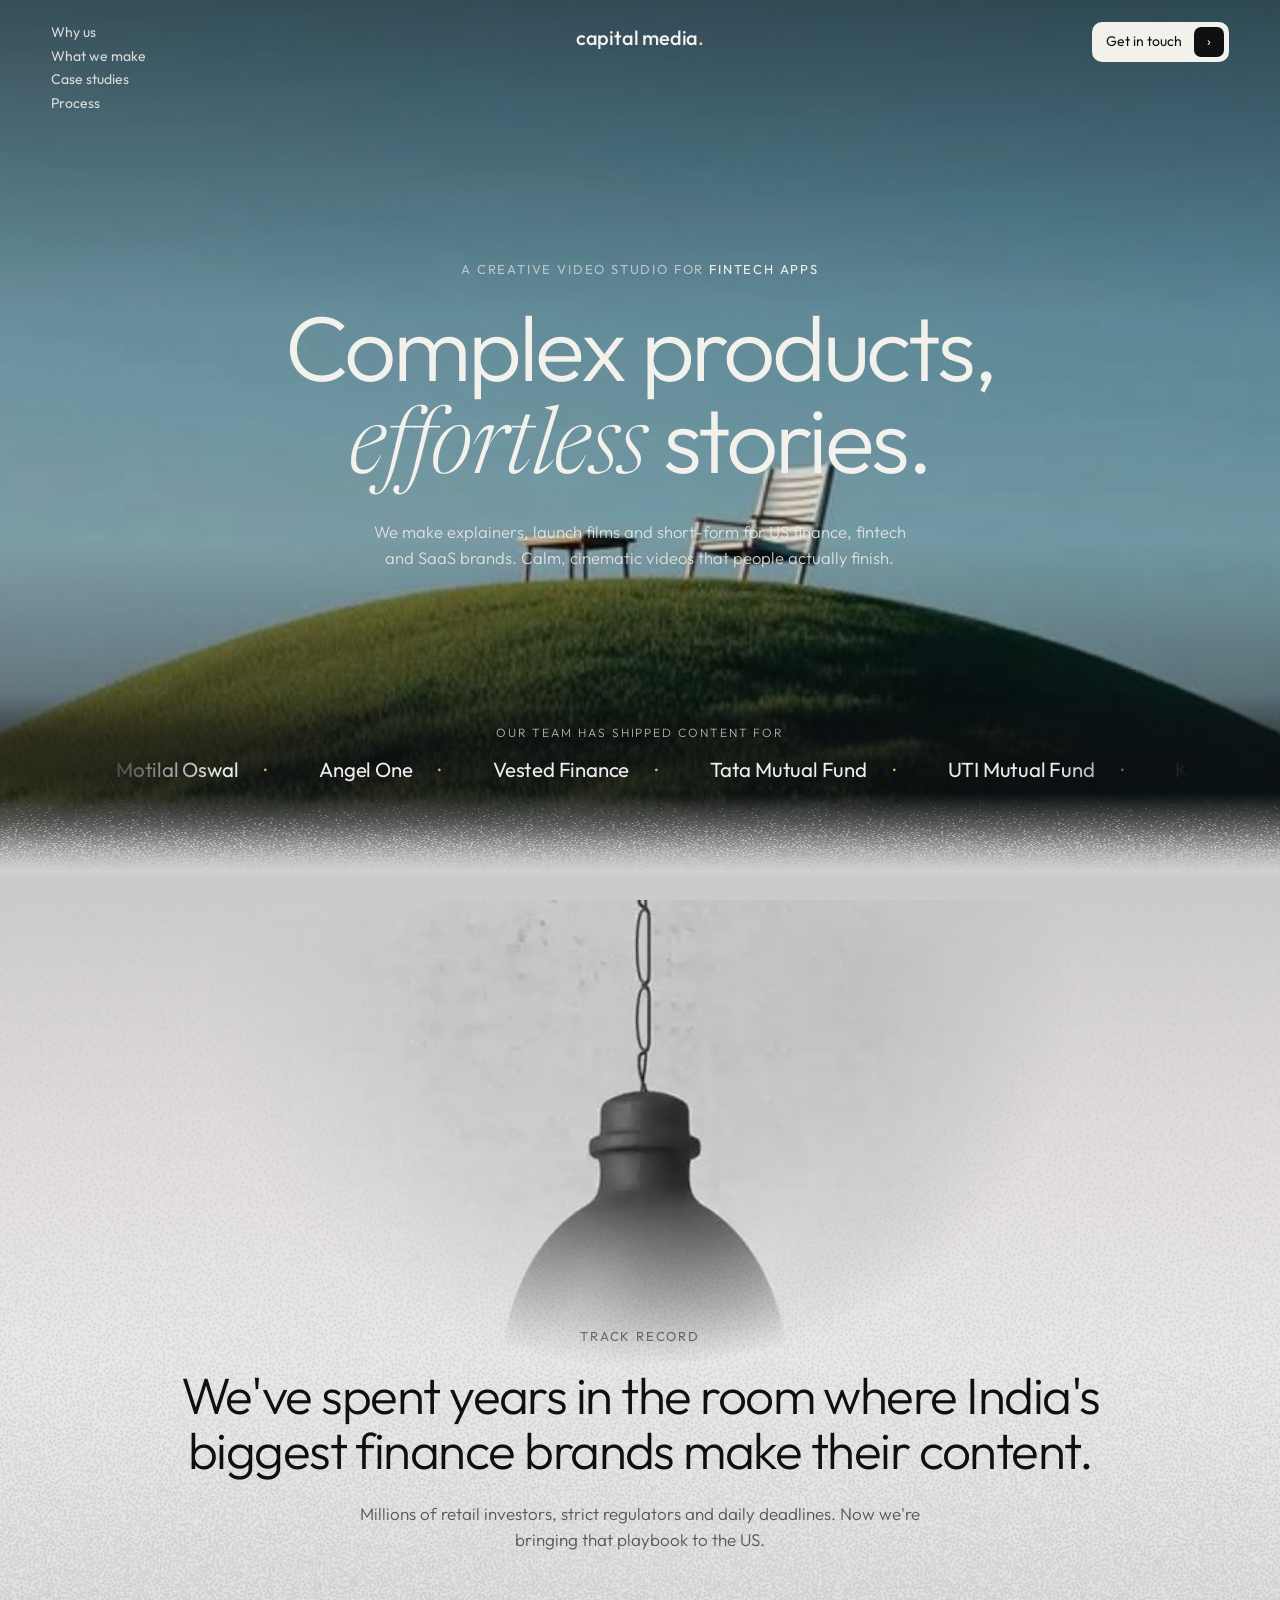
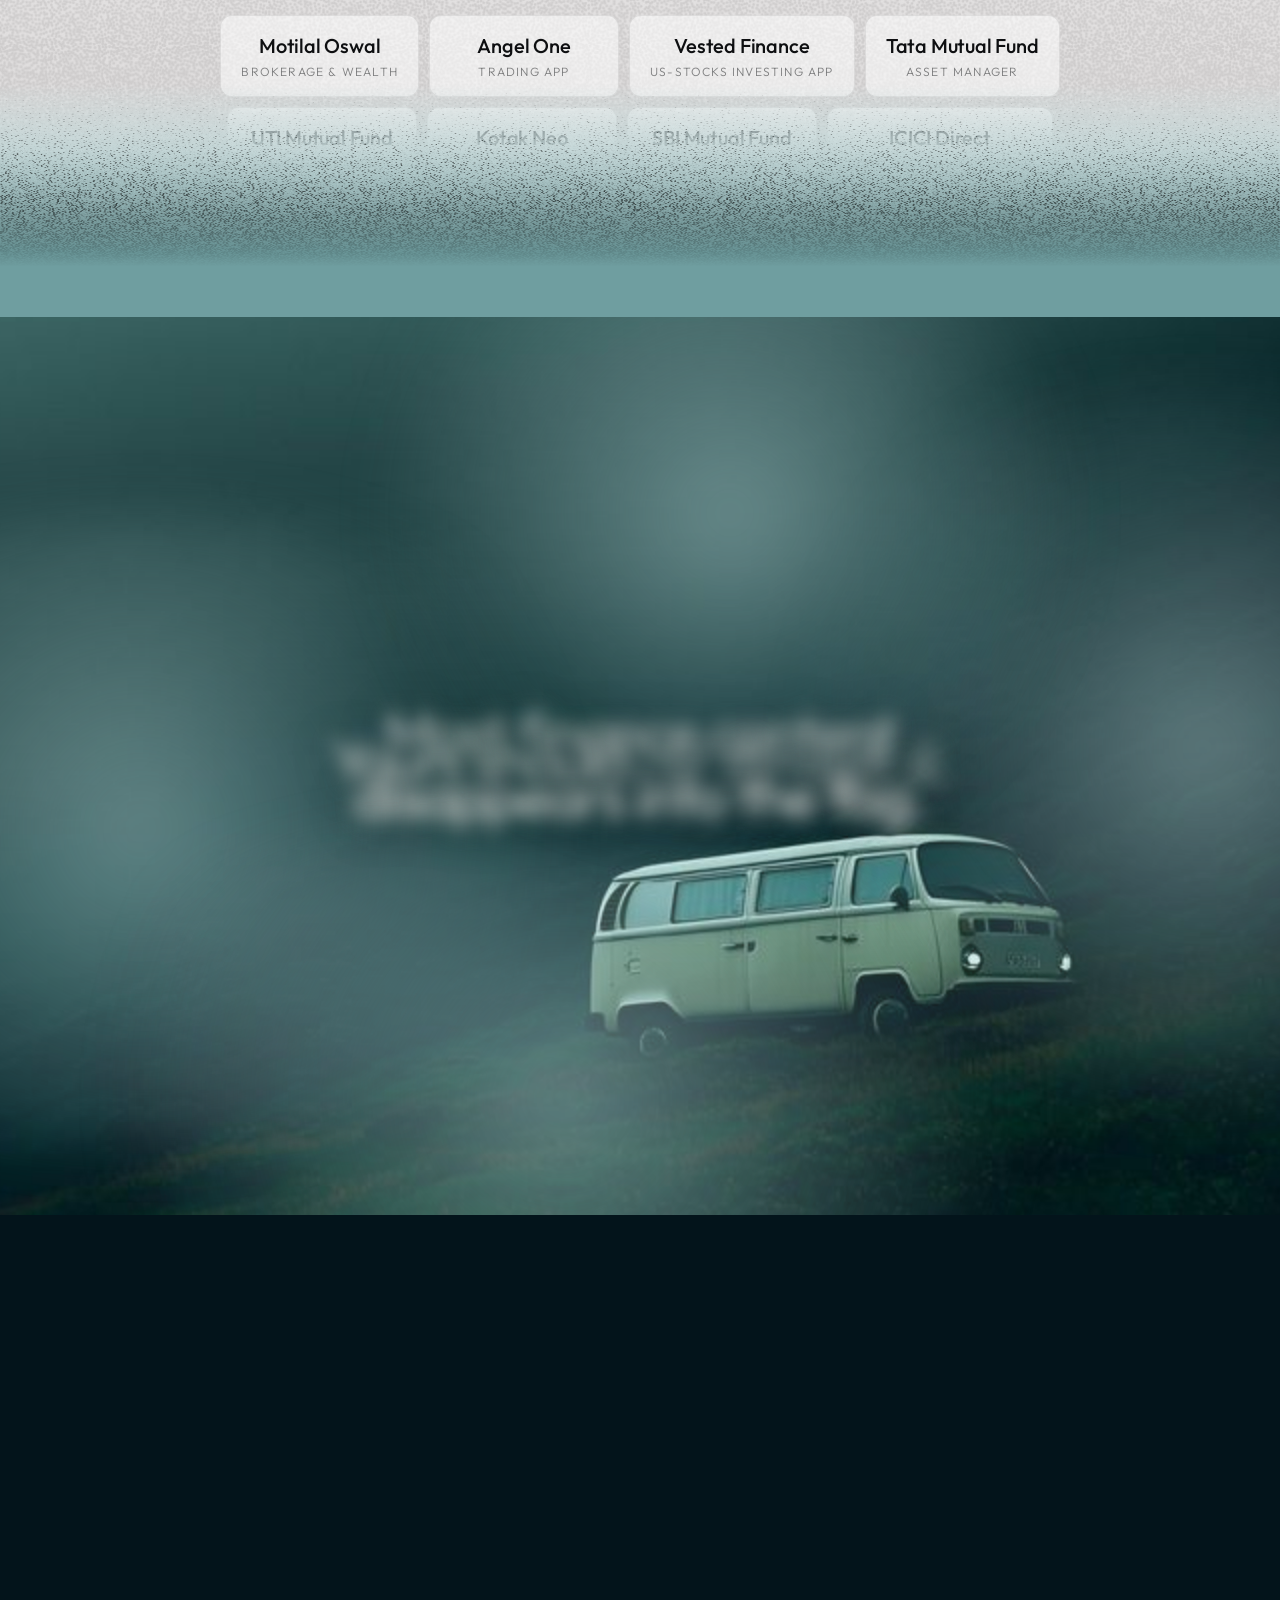
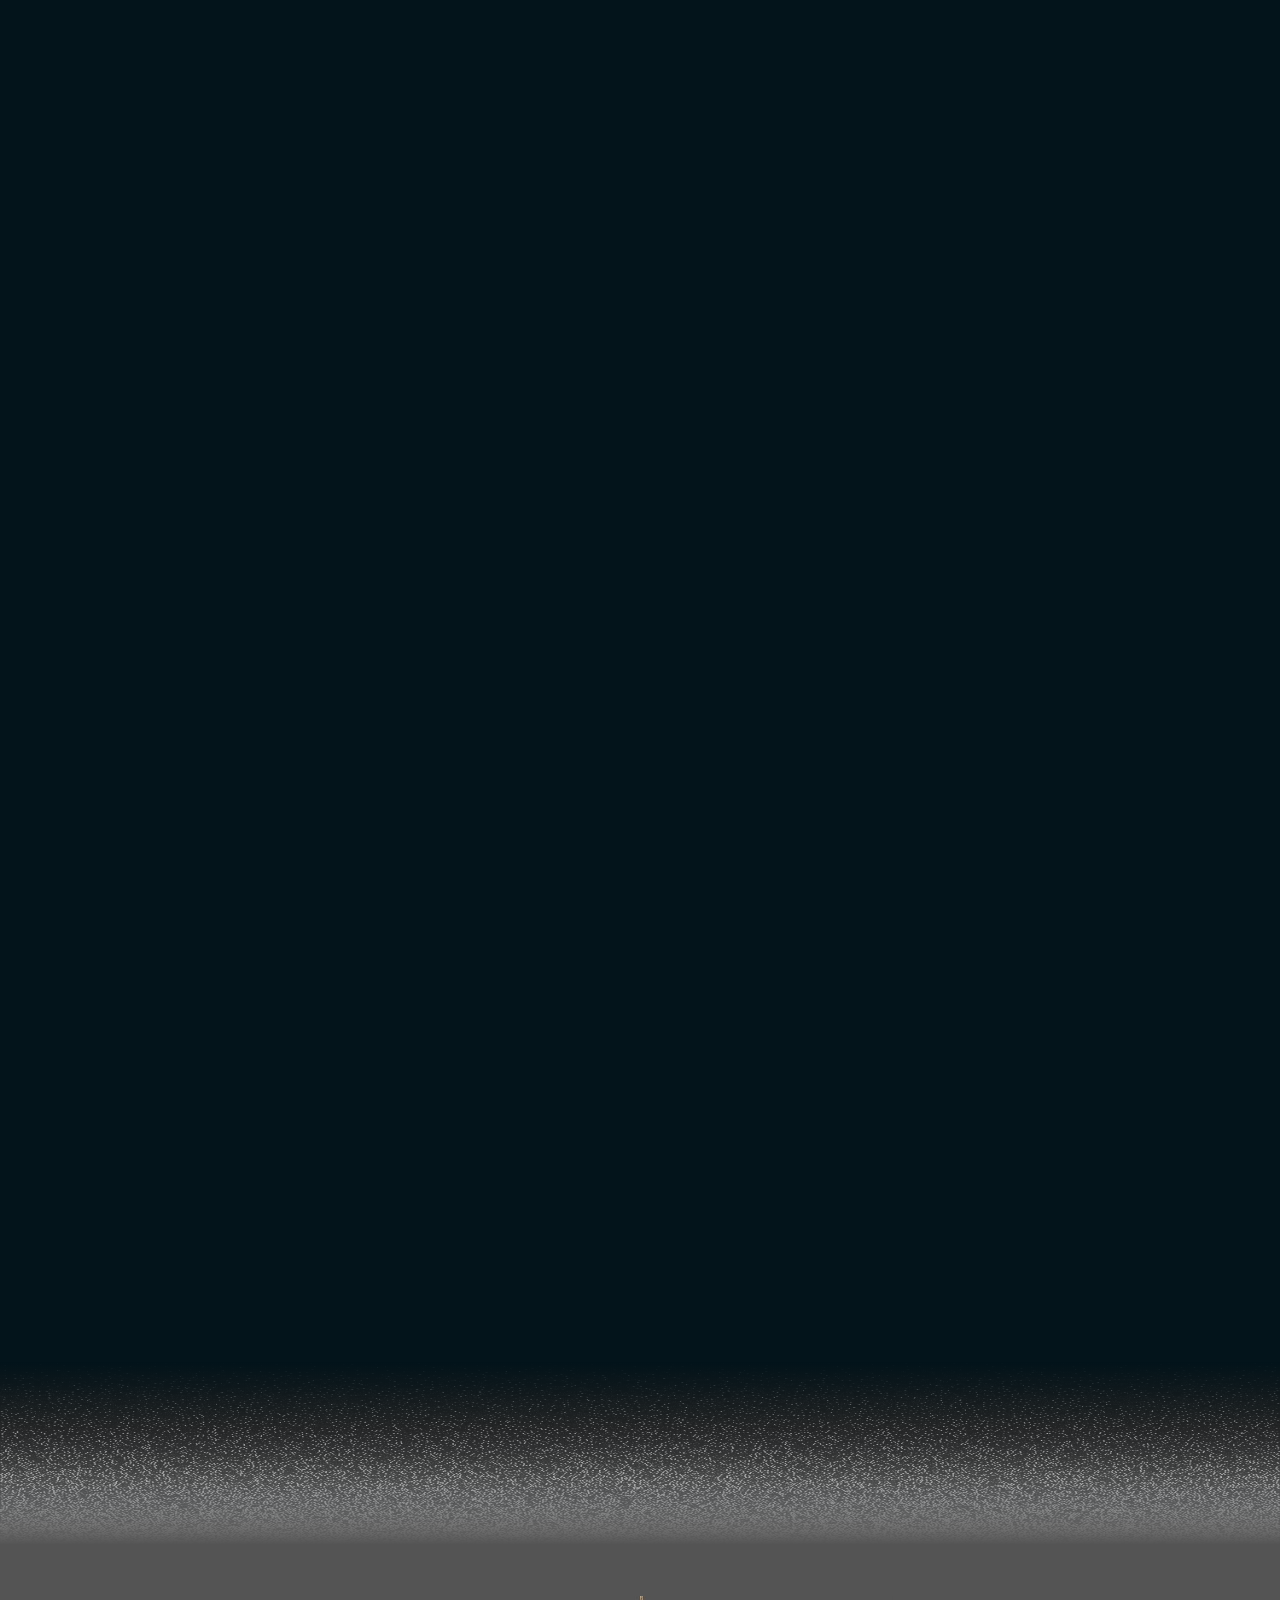
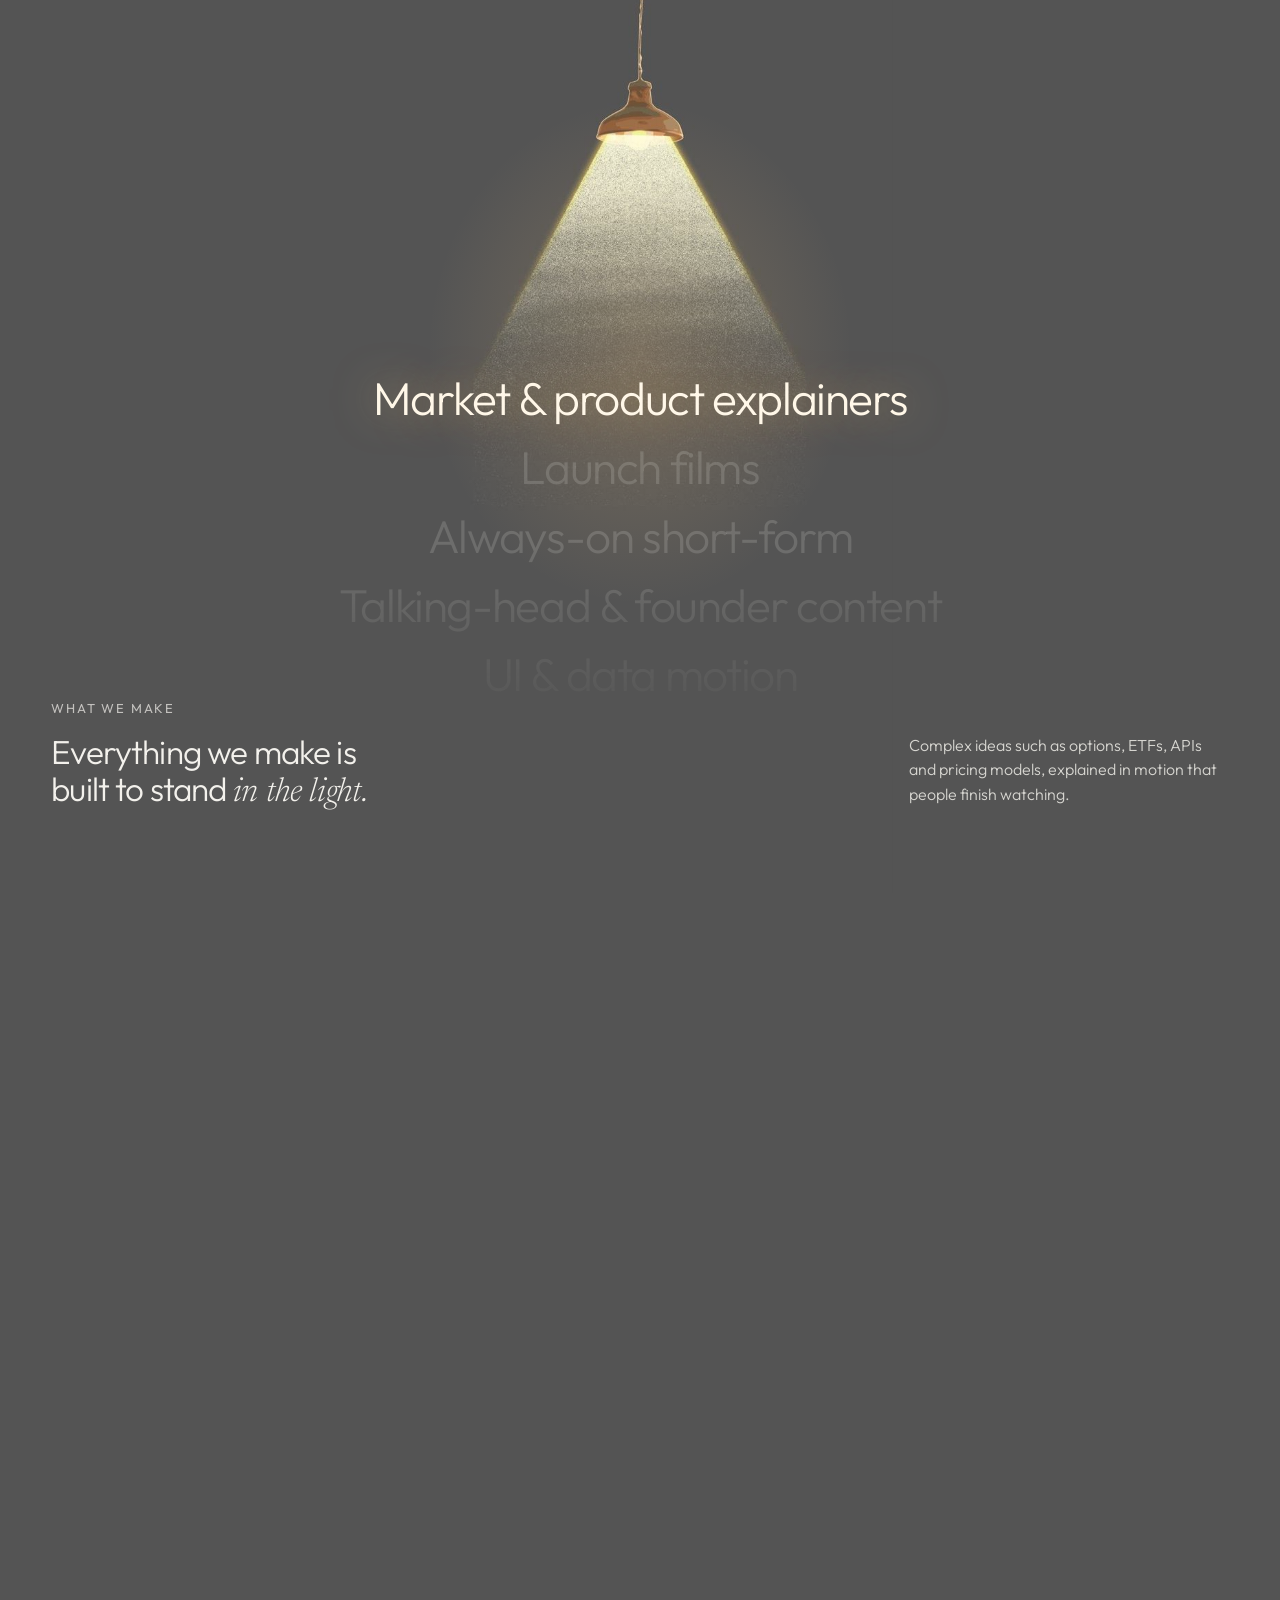
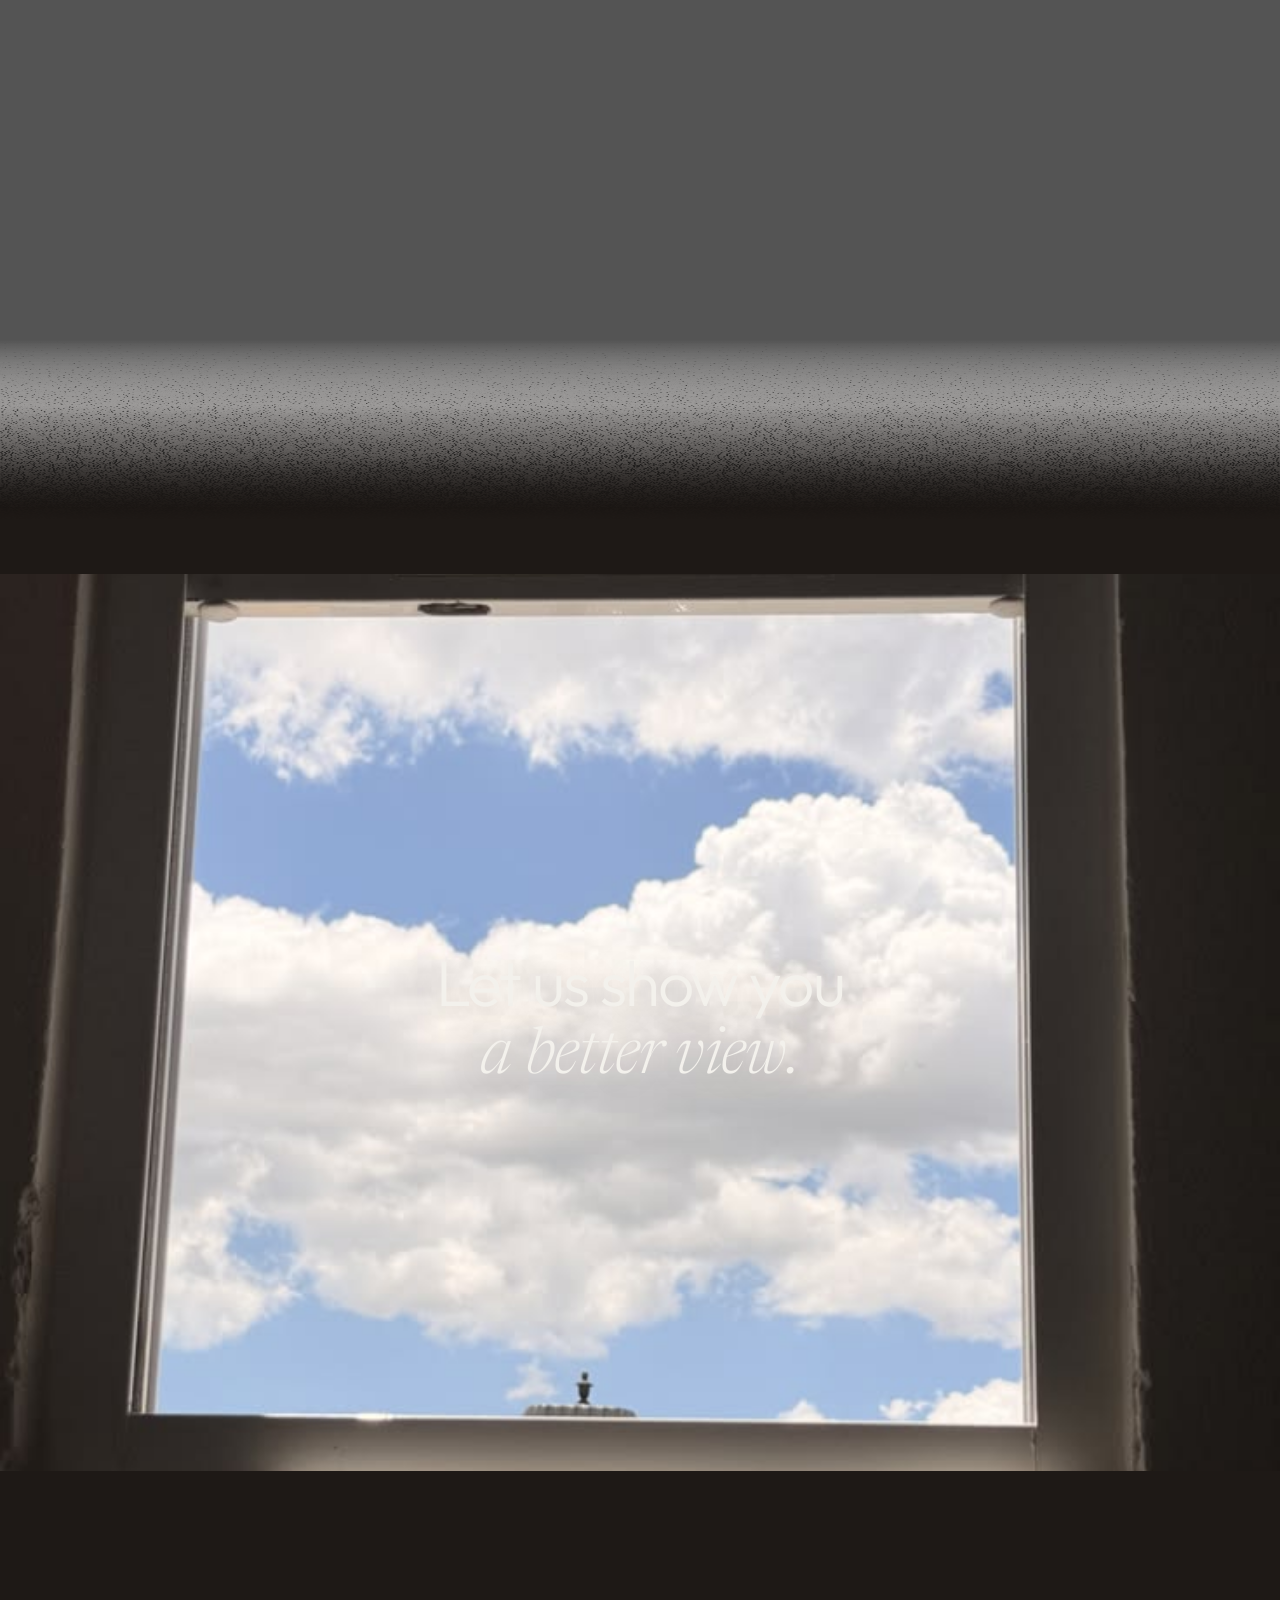
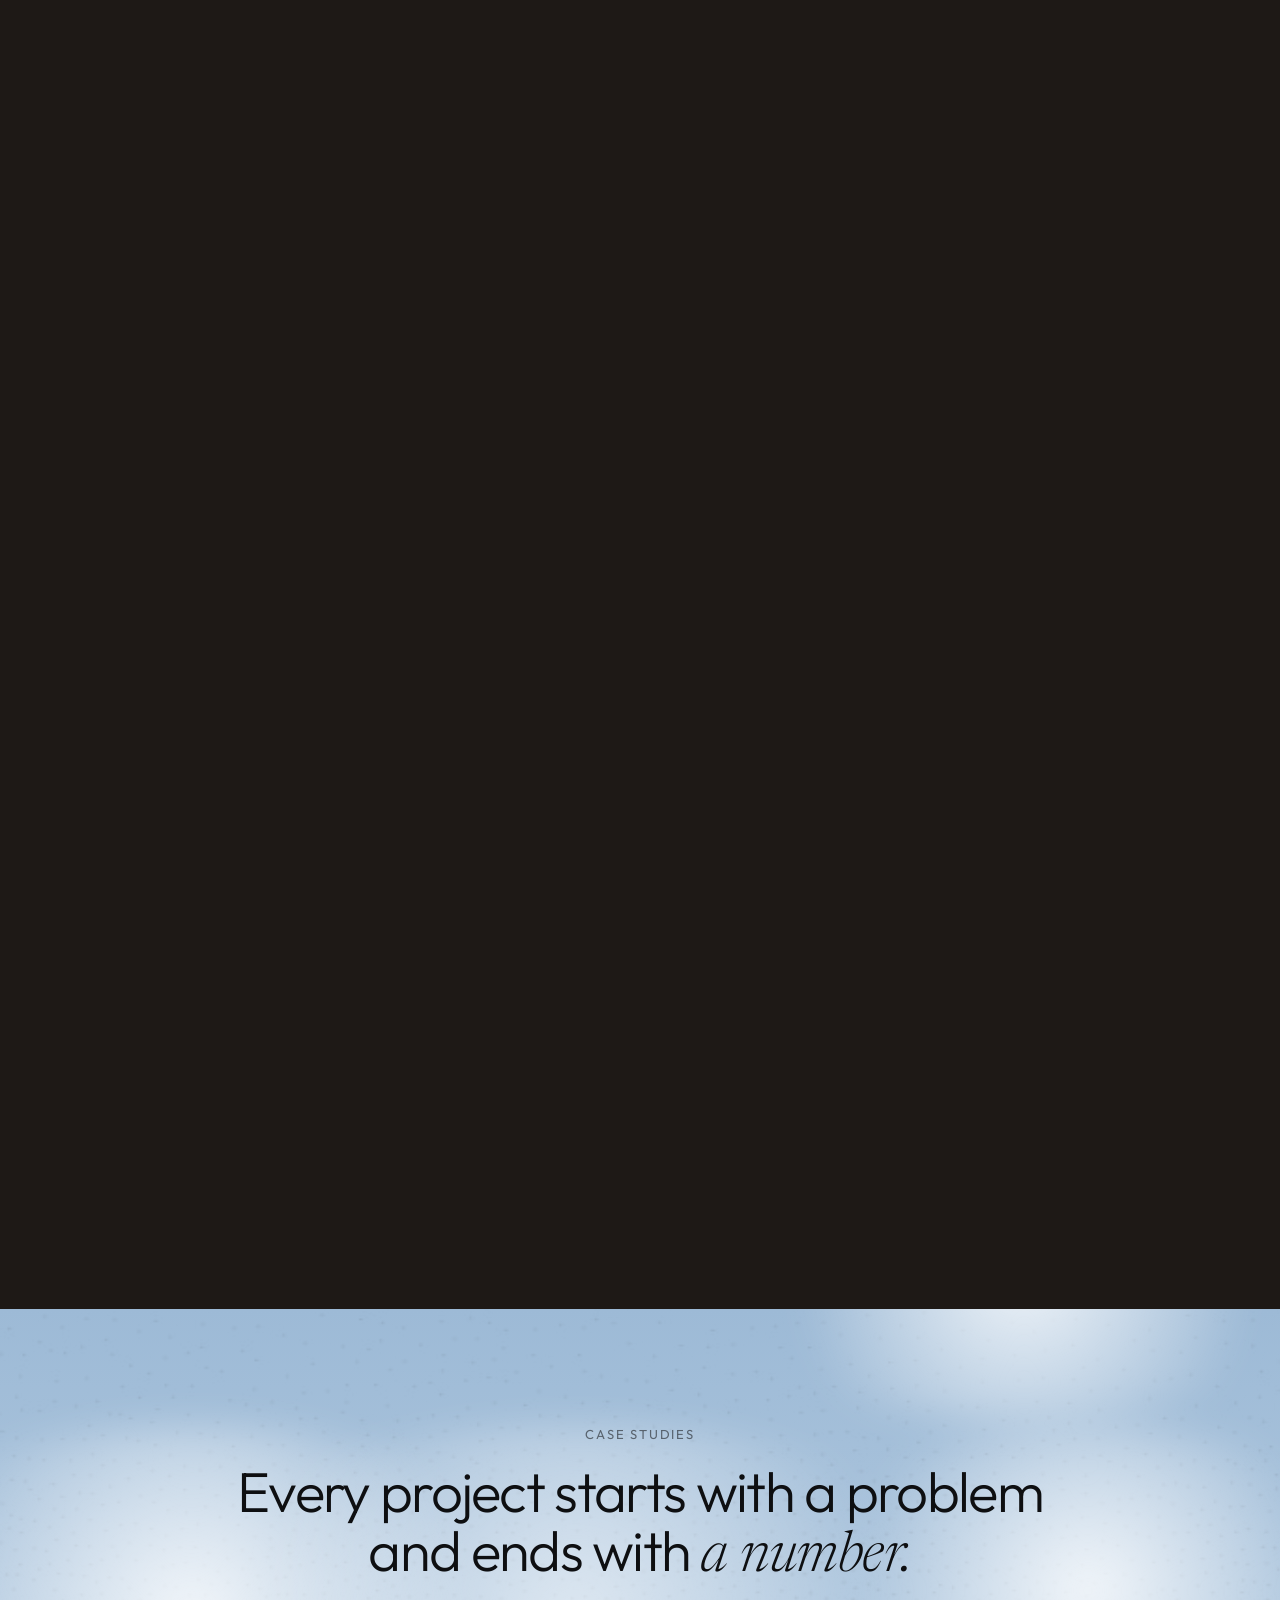
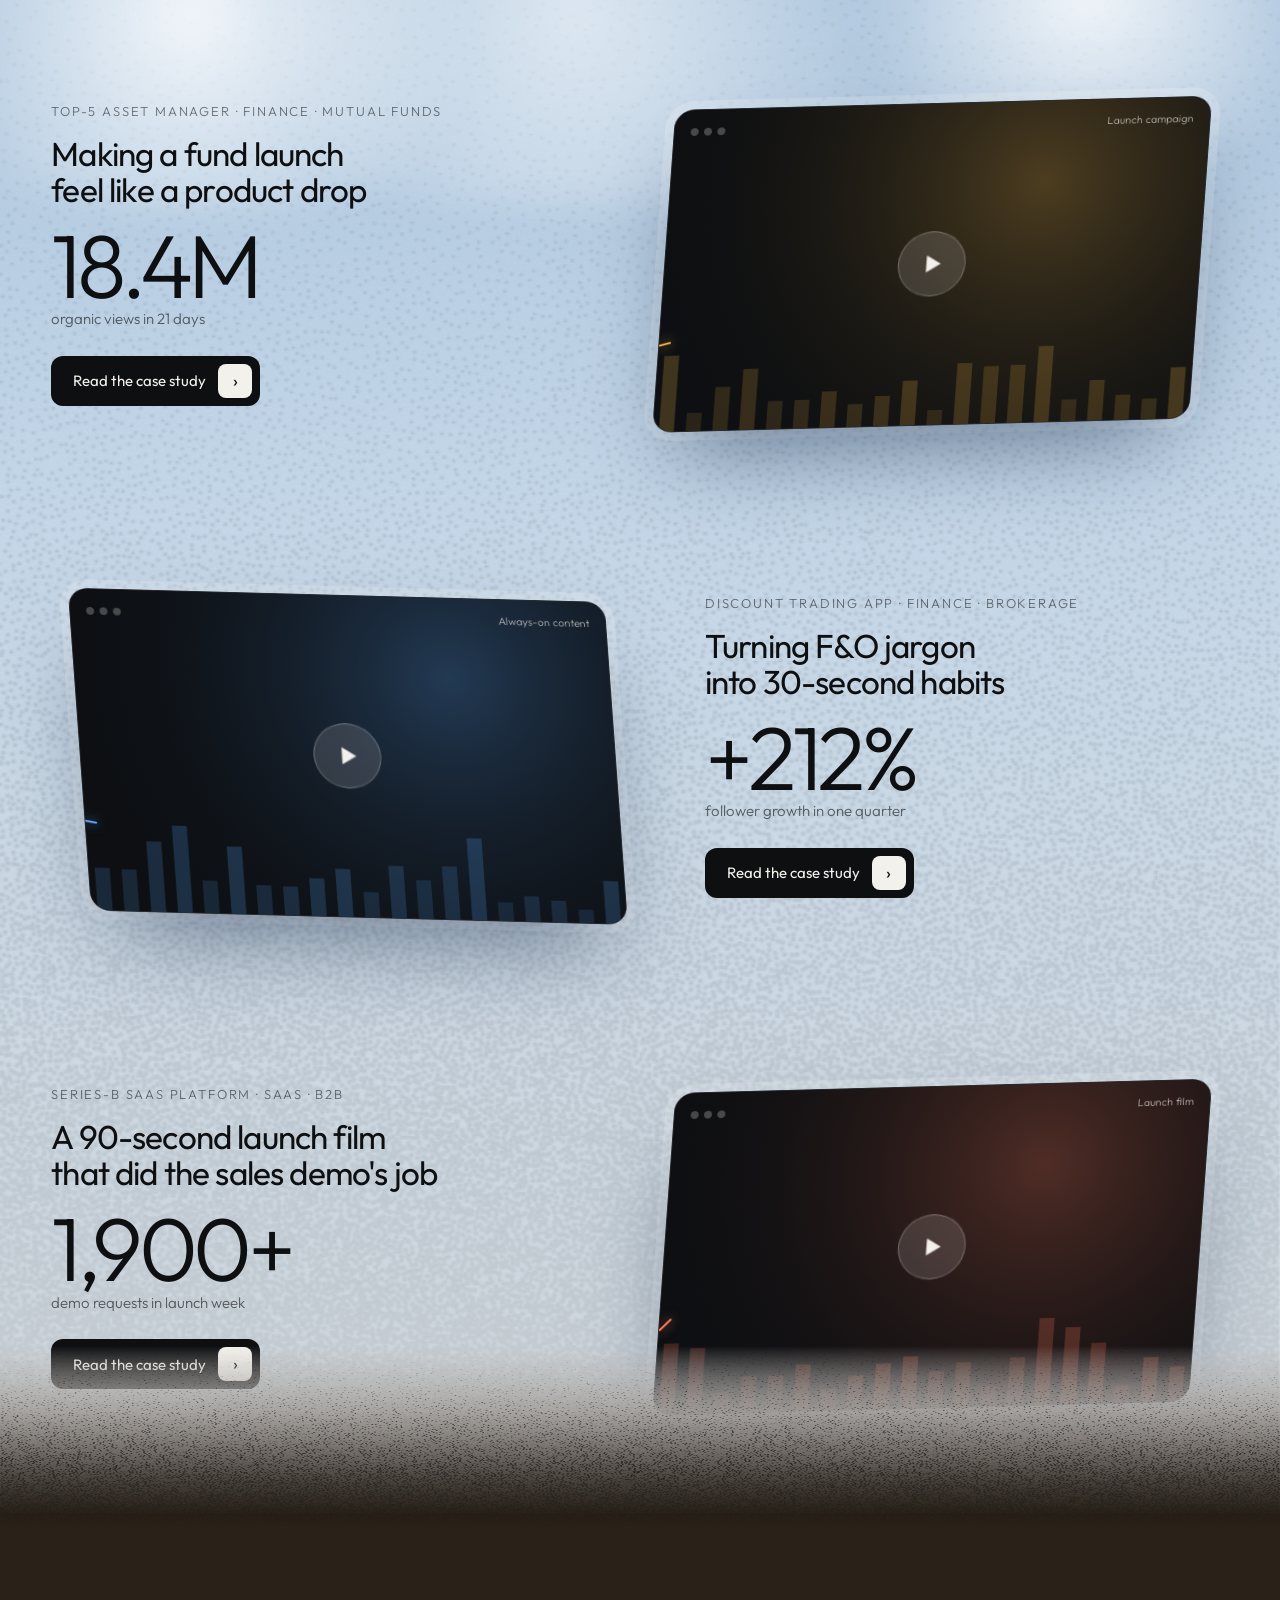
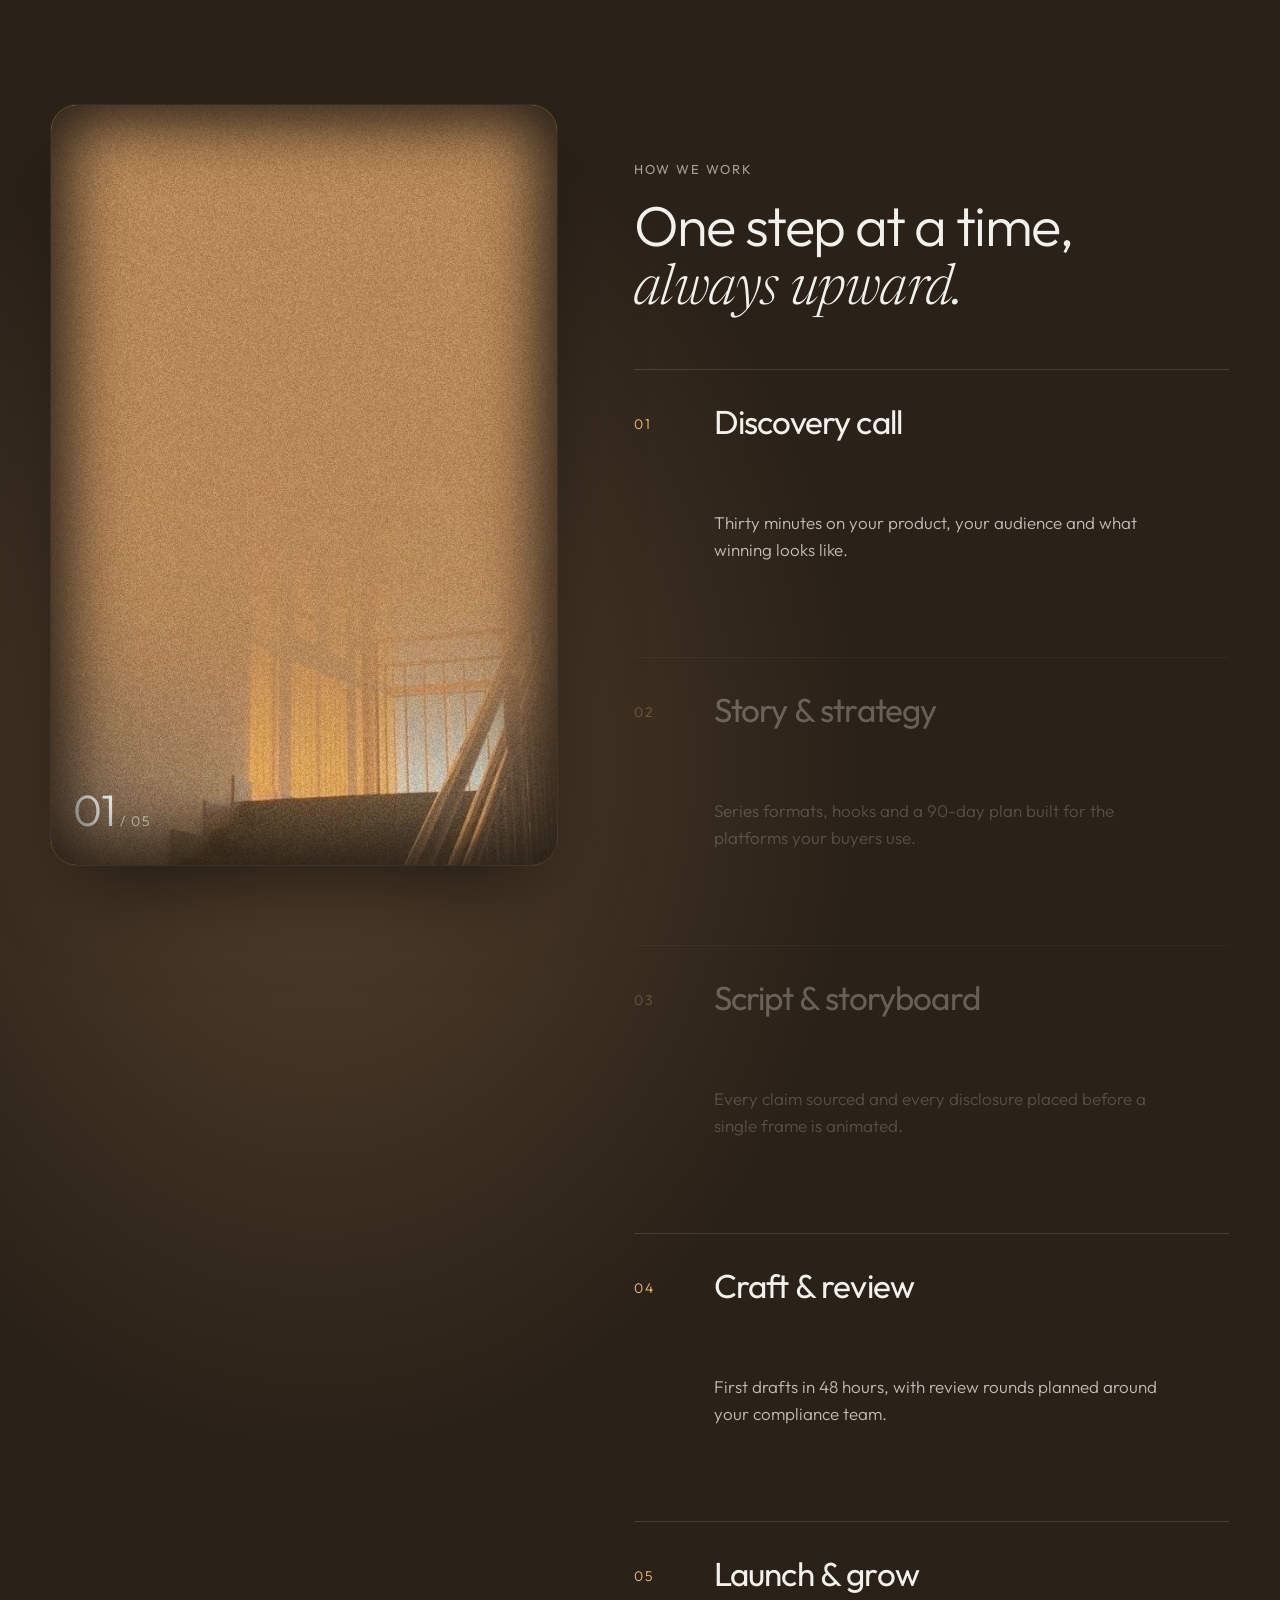
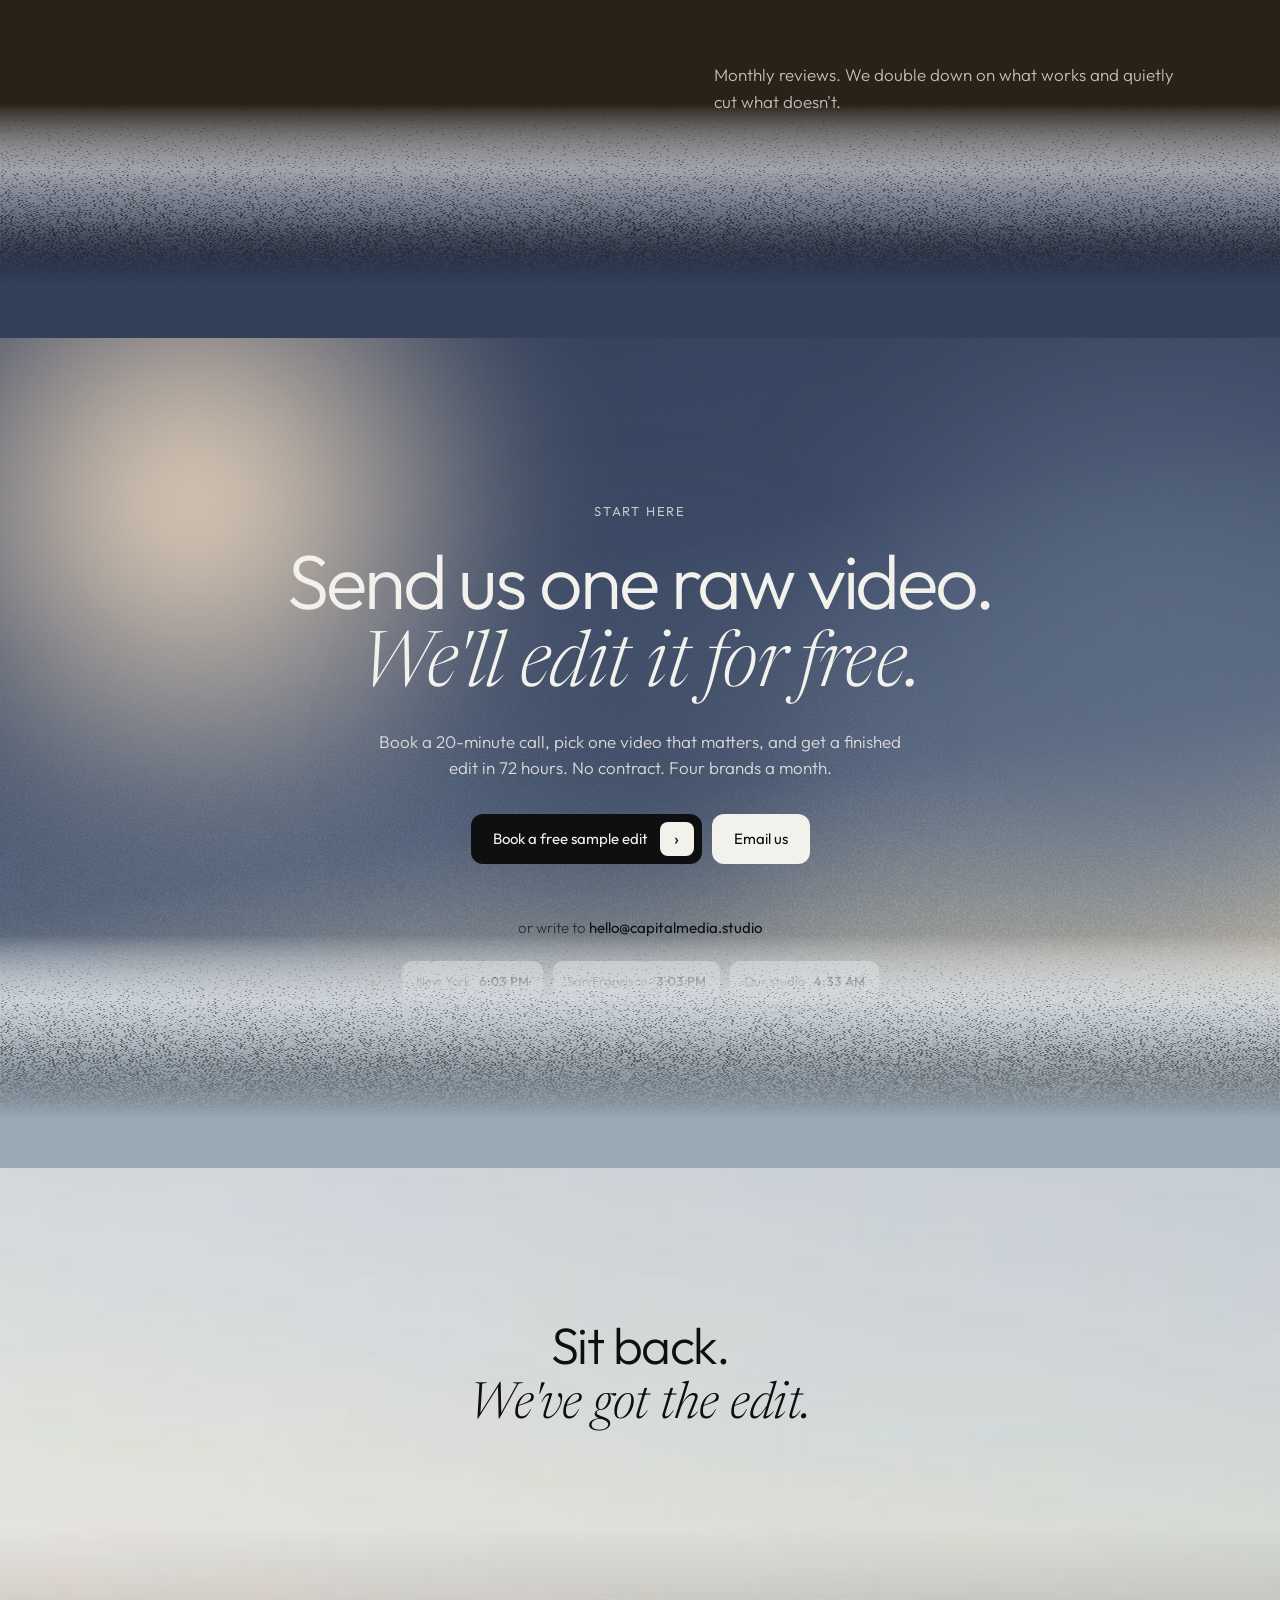
==== commit 58d3ca65: "Stipple texture seams, brand proof moved to the first screen - Every scene now fades into the next t" ====
--- a/index.html
+++ b/index.html
@@ -38,10 +38,23 @@
         <h1 class="hero__title">Complex products,<br /><em>effortless</em> stories.</h1>
         <p class="hero__sub">We make explainers, launch films and short-form for US finance, fintech and SaaS brands. Calm, cinematic videos that people actually finish.</p>
       </div>
-      <div class="hero__foot">
-        <span>Scroll</span>
-        <span>Working on US hours</span>
+      <div class="hero__trust">
+        <span class="hero__trust-label">Our team has shipped content for</span>
+        <div class="hero__logos"><div class="hero__track" id="heroLogos"></div></div>
       </div>
+      <i class="seam seam--light" style="--to:#cbc9c9" aria-hidden="true"></i>
+    </section>
+
+    <!-- ============ 2. WALL · track record under the lamp ============ -->
+    <section class="wall" id="record">
+      <div class="wall__lamp" style="background-image:url(assets/img/lamp-wall.jpg)" aria-hidden="true"></div>
+      <div class="wrap wall__inner">
+        <p class="kicker kicker--ink">Track record</p>
+        <h2 class="wall__title">We've spent years in the room where India's biggest finance brands make their content.</h2>
+        <p class="wall__sub">Millions of retail investors, strict regulators and daily deadlines. Now we're bringing that playbook to the US.</p>
+        <ul class="wall__names" id="wallNames"></ul>
+      </div>
+      <i class="seam seam--dark" style="--to:#6f9ea0" aria-hidden="true"></i>
     </section>
 
     <!-- ============ 2. FOG · lost in the feed ============ -->
@@ -55,6 +68,7 @@
           <p class="fog__line" data-at="0.66">Yours should <em>cut through it.</em></p>
         </div>
       </div>
+      <i class="seam seam--light" style="--to:#545454" aria-hidden="true"></i>
     </section>
 
     <!-- ============ 3. LIGHT · services pass through the lamp ============ -->
@@ -68,6 +82,7 @@
         <div class="light__mask"><div class="light__reel" id="lightReel"></div></div>
         <p class="light__desc" id="lightDesc"></p>
       </div>
+      <i class="seam seam--dark" style="--to:#1e1916" aria-hidden="true"></i>
     </section>
 
     <!-- ============ 4. WINDOW · zoom into the sky ============ -->
@@ -88,6 +103,7 @@
         </div>
         <div class="cases" id="cases"></div>
       </div>
+      <i class="seam seam--dark" style="--to:#2a2118" aria-hidden="true"></i>
     </section>
 
     <!-- ============ 6. STEPS · warm stairwell ============ -->
@@ -109,17 +125,7 @@
           </ol>
         </div>
       </div>
-    </section>
-
-    <!-- ============ 7. WALL · track record under the lamp ============ -->
-    <section class="wall" id="record">
-      <div class="wall__lamp" style="background-image:url(assets/img/lamp-wall.jpg)" aria-hidden="true"></div>
-      <div class="wrap wall__inner">
-        <p class="kicker kicker--ink">Track record</p>
-        <h2 class="wall__title">We've spent years in the room where India's biggest finance brands make their content.</h2>
-        <p class="wall__sub">Millions of retail investors, strict regulators and daily deadlines. Now we're bringing that playbook to the US.</p>
-        <ul class="wall__names" id="wallNames"></ul>
-      </div>
+      <i class="seam seam--dark" style="--to:#34405a" aria-hidden="true"></i>
     </section>
 
     <!-- ============ 8. START · navy to cream gradient ============ -->
@@ -140,6 +146,7 @@
           <span>Our studio <b id="cIN">--</b></span>
         </div>
       </div>
+      <i class="seam seam--dark" style="--to:#99a8b5" aria-hidden="true"></i>
     </section>
   </main>
 
--- a/styles/main.css
+++ b/styles/main.css
@@ -320,3 +320,64 @@
 .cpanel__bar { background: linear-gradient(180deg, rgba(14,15,17,.92) 40%, rgba(14,15,17,0)); padding-bottom: 26px; }
 @media (max-width: 900px) { .ccard:nth-child(n) .ccard__panel { order: -1; } }
 @media (max-width: 600px) { .light__item { font-size: 6.6vw; } }
+
+/* =========================================================
+   Dithered seams: no hard edges between scenes
+   ========================================================= */
+.seam { position: absolute; left: 0; right: 0; bottom: 0; height: 26vh; z-index: 6; pointer-events: none; background: linear-gradient(180deg, transparent 0%, var(--to) 92%); }
+.seam::after {
+  content: ""; position: absolute; inset: 0;
+  background: url(../assets/img/stipple.jpg) center / cover no-repeat;
+  -webkit-mask-image: linear-gradient(180deg, transparent 0%, #000 35%, #000 75%, transparent 100%);
+  mask-image: linear-gradient(180deg, transparent 0%, #000 35%, #000 75%, transparent 100%);
+}
+.seam--dark::after { mix-blend-mode: multiply; opacity: .9; }
+.seam--light::after { filter: invert(1); mix-blend-mode: screen; opacity: .85; }
+.hero .seam { height: 20vh; z-index: 2; }
+
+/* stipple texture also lives inside the big quiet backgrounds */
+.light__pin::before, .sky::before, .start::before, .wall::before {
+  content: ""; position: absolute; inset: 0; pointer-events: none; z-index: 0;
+  background: url(../assets/img/stipple.jpg) center bottom / cover no-repeat; opacity: .16; mix-blend-mode: multiply;
+}
+.light__pin::before { opacity: .35; }
+.wall > *, .sky > *, .start > * { position: relative; z-index: 1; }
+
+/* softer edges on framed images */
+.steps__media { box-shadow: 0 0 0 1px rgba(243,241,236,.06), 0 40px 80px -30px rgba(0,0,0,.6); }
+.steps__media::after { content: ""; position: absolute; inset: 0; border-radius: inherit; box-shadow: inset 0 0 60px 20px #2a2118; pointer-events: none; }
+
+/* =========================================================
+   Hero brand strip: proof in the first screen
+   ========================================================= */
+.hero__trust { position: absolute; left: 0; right: 0; bottom: 22px; z-index: 3; display: flex; flex-direction: column; align-items: center; gap: 12px; }
+.hero__trust-label { font-size: 12px; letter-spacing: .16em; text-transform: uppercase; color: rgba(243,241,236,.7); }
+.hero__logos { width: min(1100px, 100%); overflow: hidden; -webkit-mask-image: linear-gradient(90deg, transparent, #000 12%, #000 88%, transparent); mask-image: linear-gradient(90deg, transparent, #000 12%, #000 88%, transparent); }
+.hero__track { display: flex; width: max-content; animation: logos 38s linear infinite; }
+.hero__track span { padding: 0 26px; font-size: clamp(17px, 1.6vw, 22px); font-weight: 400; letter-spacing: -.01em; white-space: nowrap; color: #fff; opacity: .92; display: flex; align-items: center; gap: 26px; }
+.hero__track span::after { content: "·"; color: var(--lamp); }
+@keyframes logos { to { transform: translateX(-50%); } }
+.hero__copy { margin-bottom: 70px; }
+
+/* wall now follows the hero: lead with the names */
+.wall { padding-top: 0; }
+.wall__names b { font-size: 20px; }
+/* fixes: keep the brand strip above the hero seam, no visible image boxes */
+.hero .seam { height: 12vh; }
+.hero__trust { bottom: calc(12vh + 6px); }
+.hero__trust::before { content: ""; position: absolute; left: 0; right: 0; top: -30px; bottom: -20px; z-index: -1; background: linear-gradient(180deg, transparent, rgba(14,15,17,.45) 40%, rgba(14,15,17,.45) 70%, transparent); }
+.light__pin::before { display: none; }
+.wall__lamp {
+  -webkit-mask-image: radial-gradient(ellipse 48% 78% at 50% 22%, #000 52%, transparent 100%);
+  mask-image: radial-gradient(ellipse 48% 78% at 50% 22%, #000 52%, transparent 100%);
+}
+/* seams end in a flat band of the next scene's colour, so the join is invisible */
+.seam { background: linear-gradient(180deg, transparent 0%, var(--to) 72%, var(--to) 100%); }
+.seam::after {
+  -webkit-mask-image: linear-gradient(180deg, transparent 0%, #000 28%, #000 50%, transparent 78%);
+  mask-image: linear-gradient(180deg, transparent 0%, #000 28%, #000 50%, transparent 78%);
+}
+.seam::after { background-size: 100% 100%; }
+.wall > .seam, .sky > .seam, .start > .seam { position: absolute; z-index: 6; }
+main > section + section, main + .foot { margin-top: -2px; }
+.seam { bottom: -1px; }
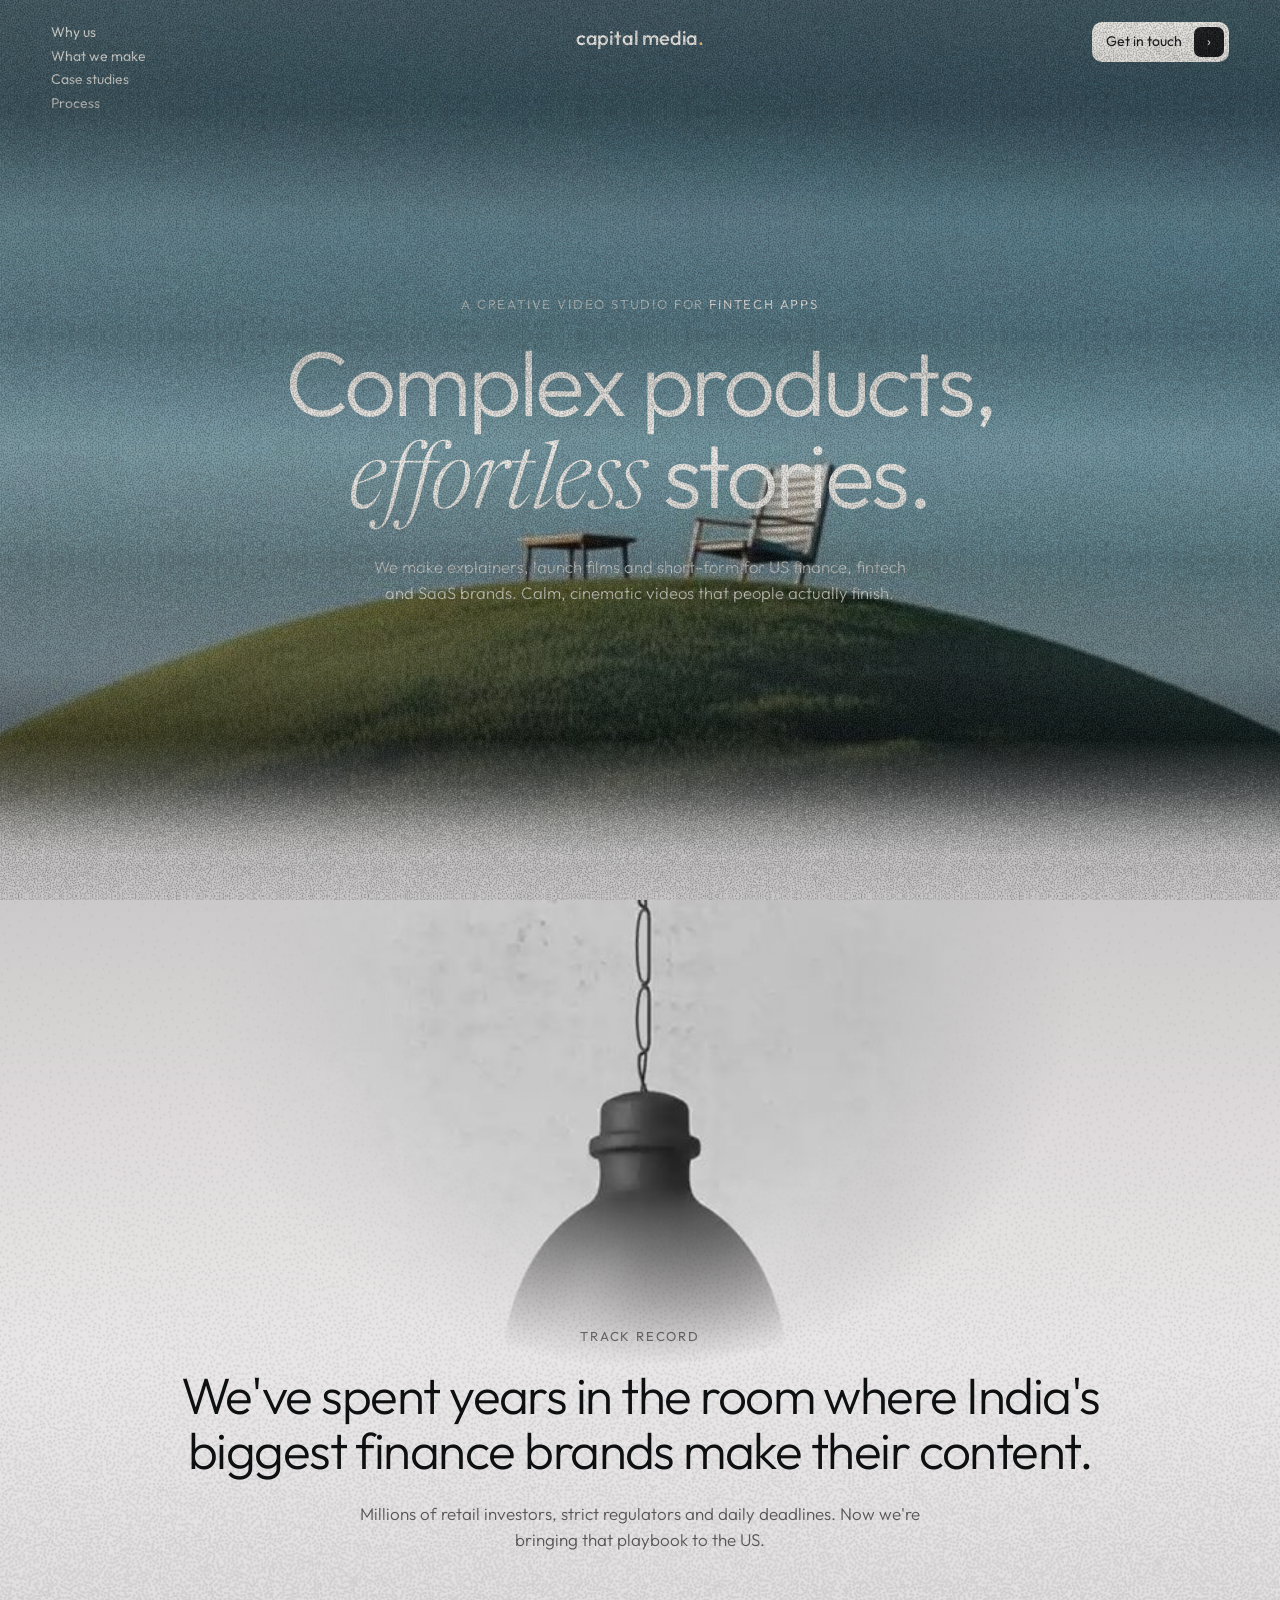
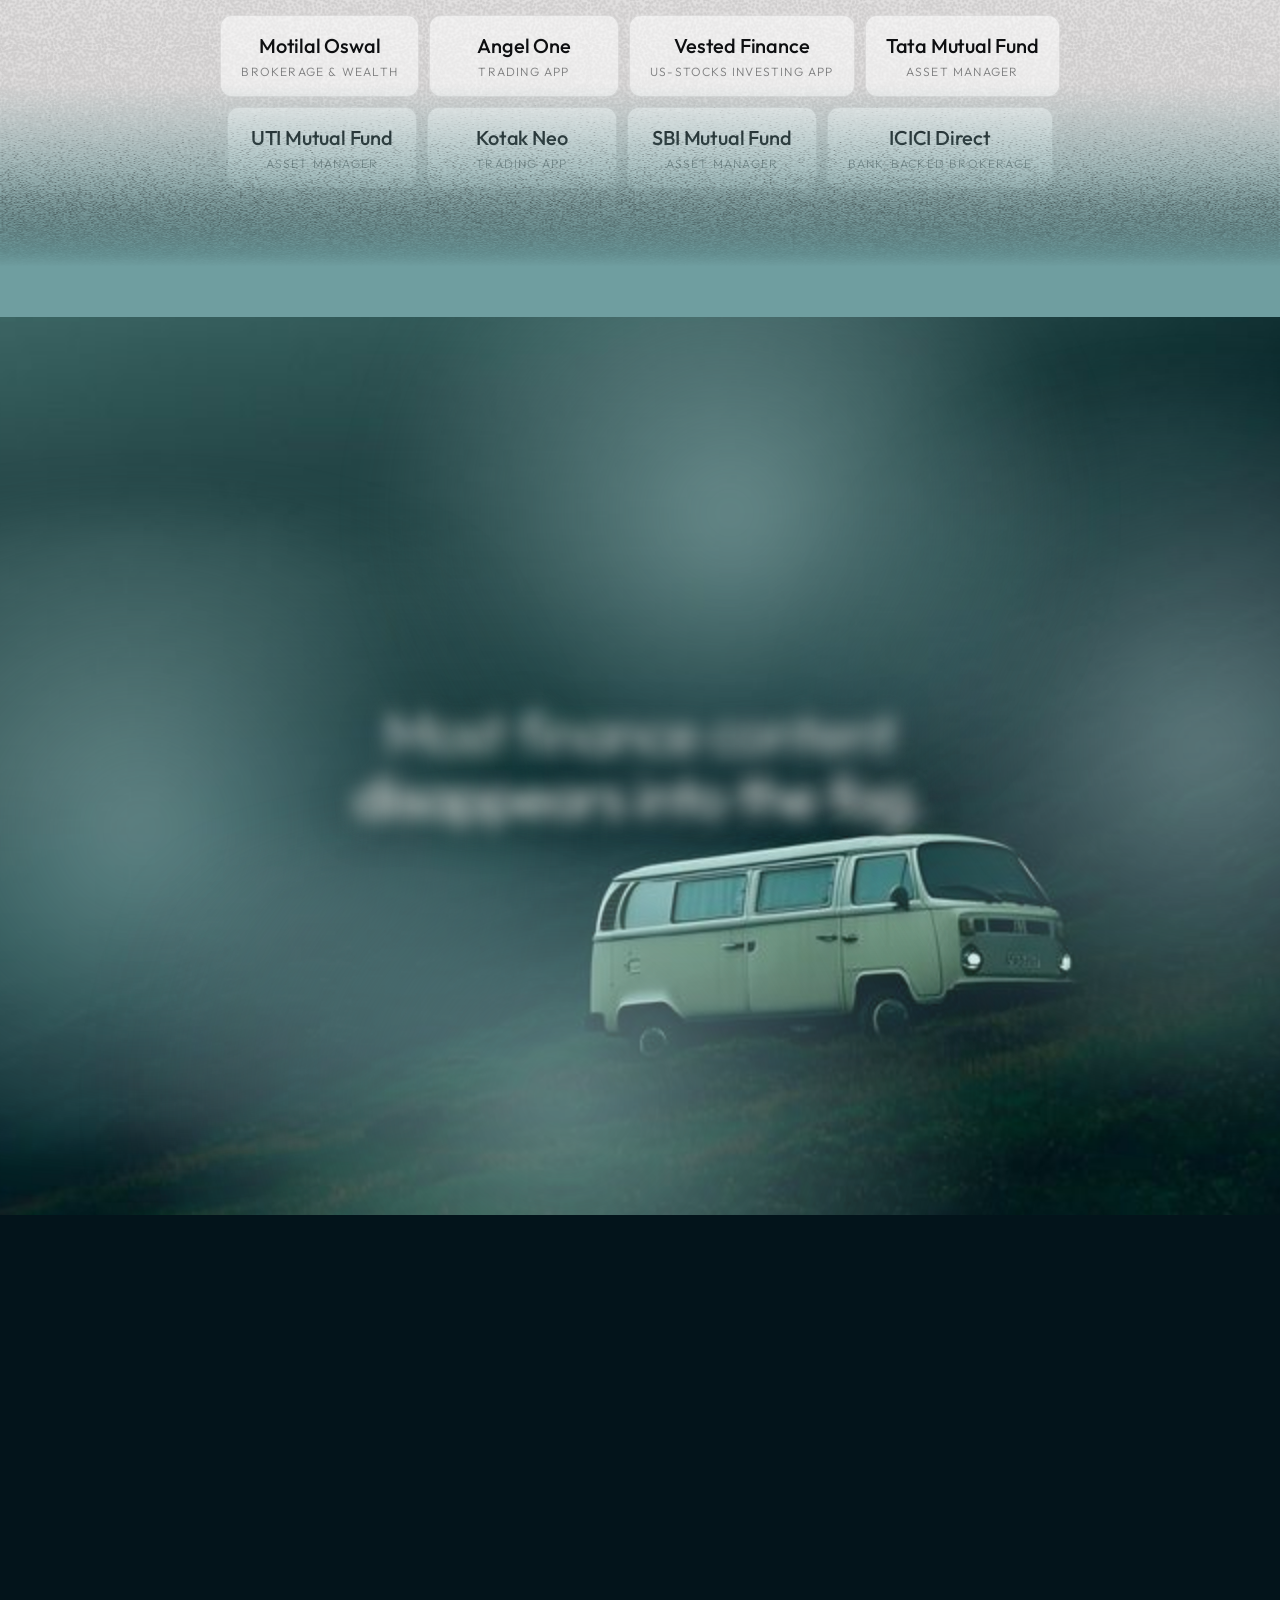
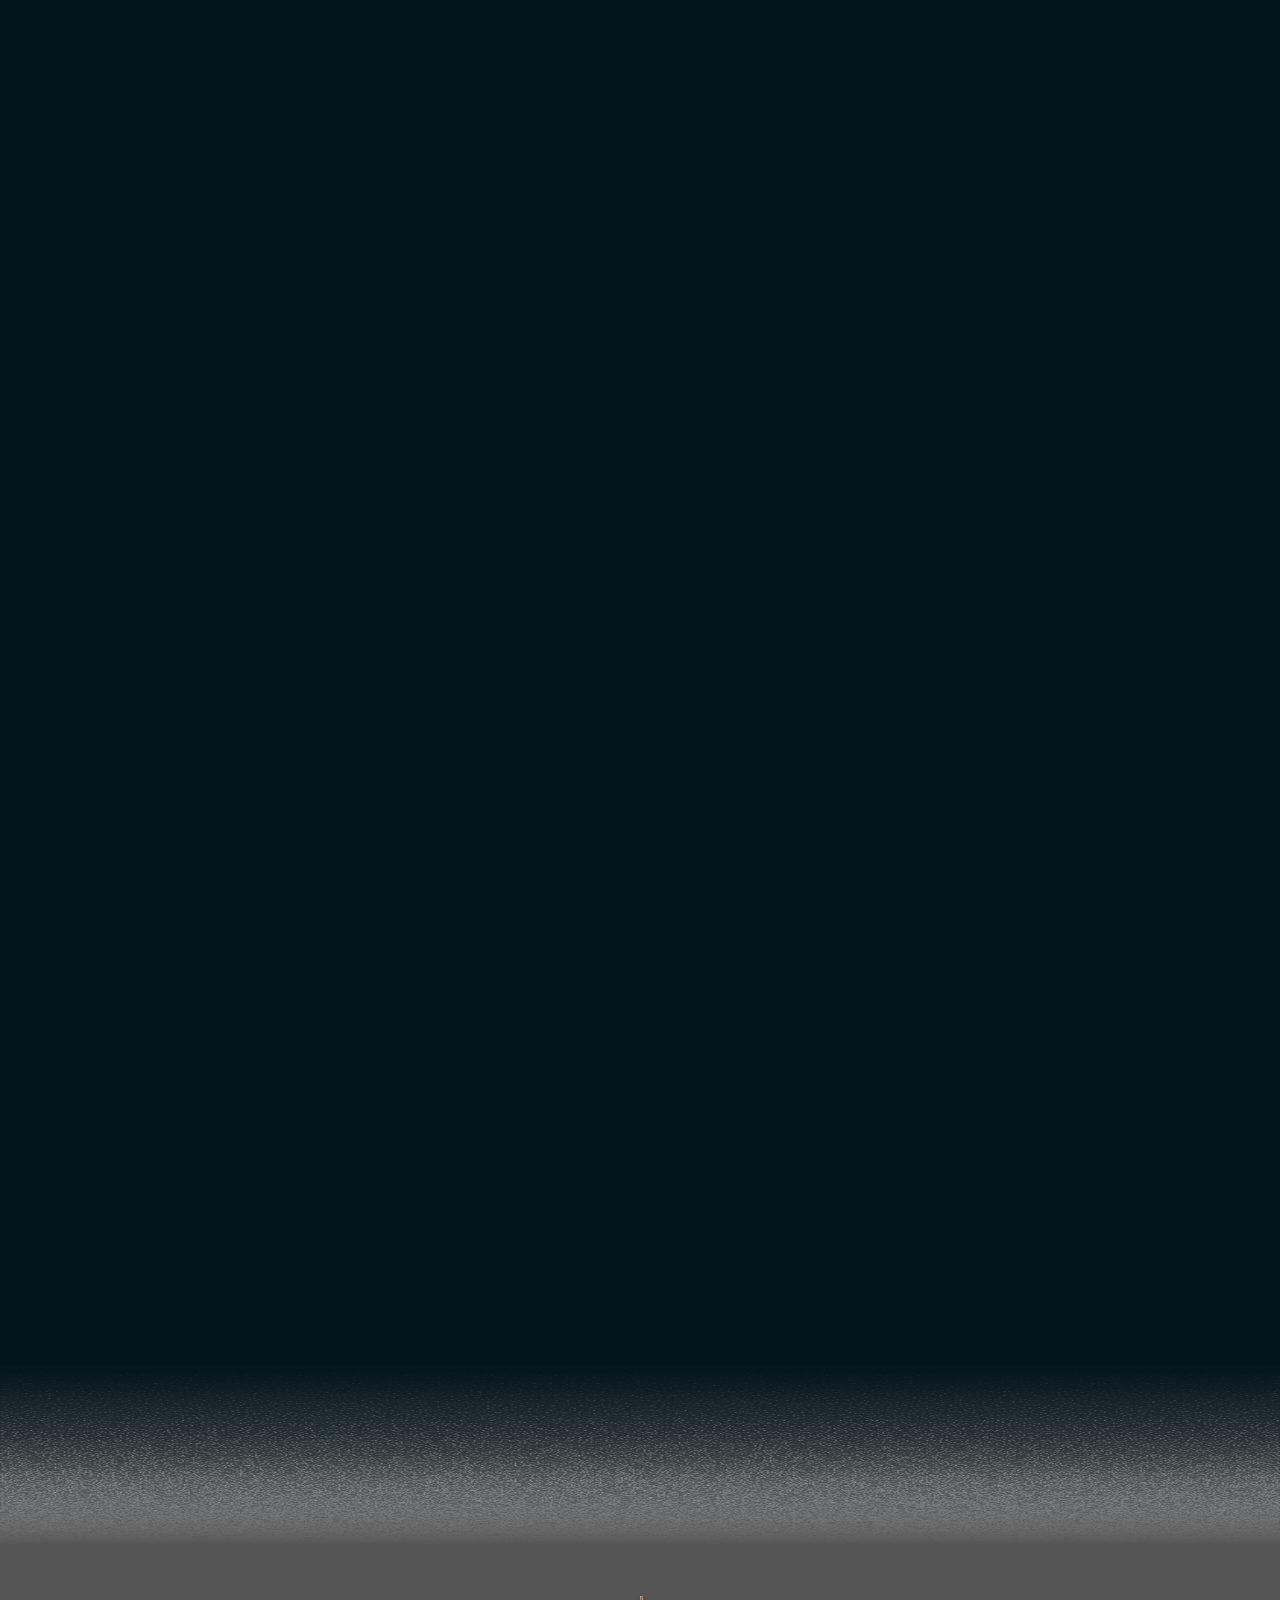
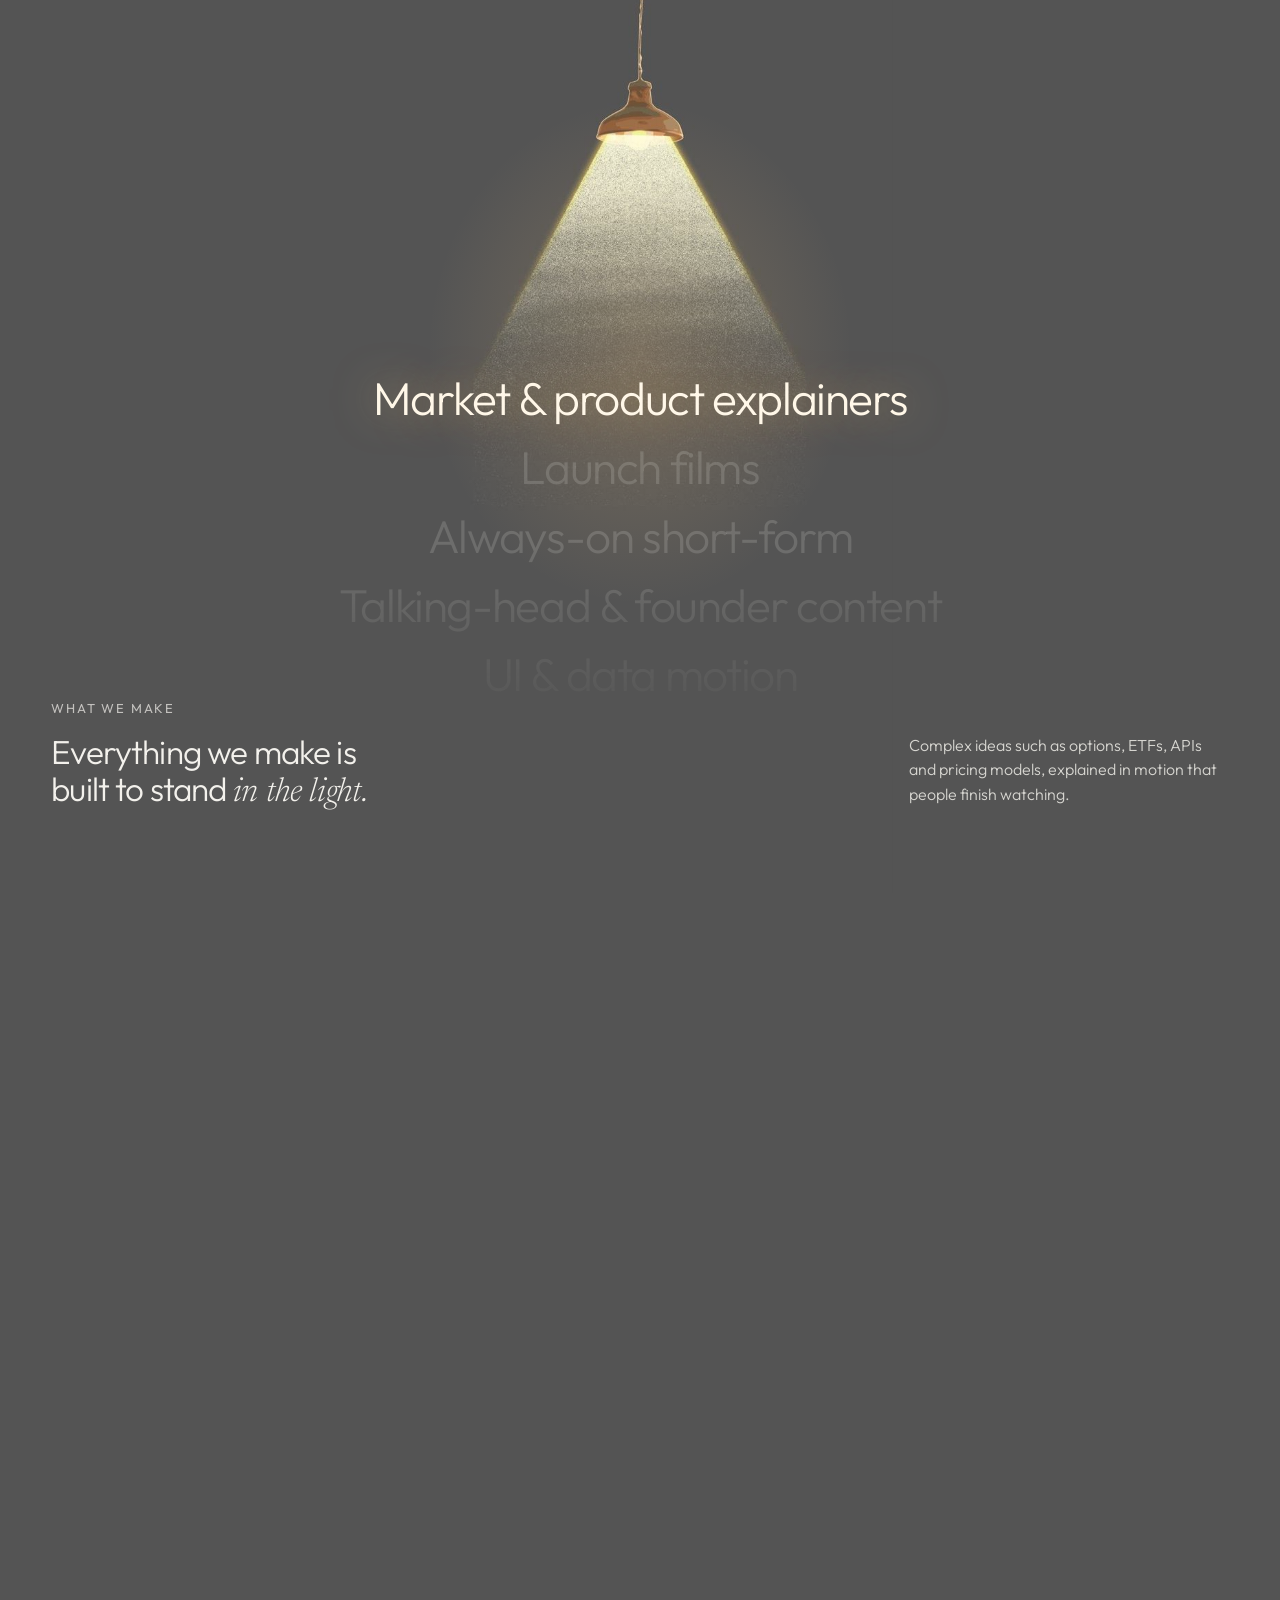
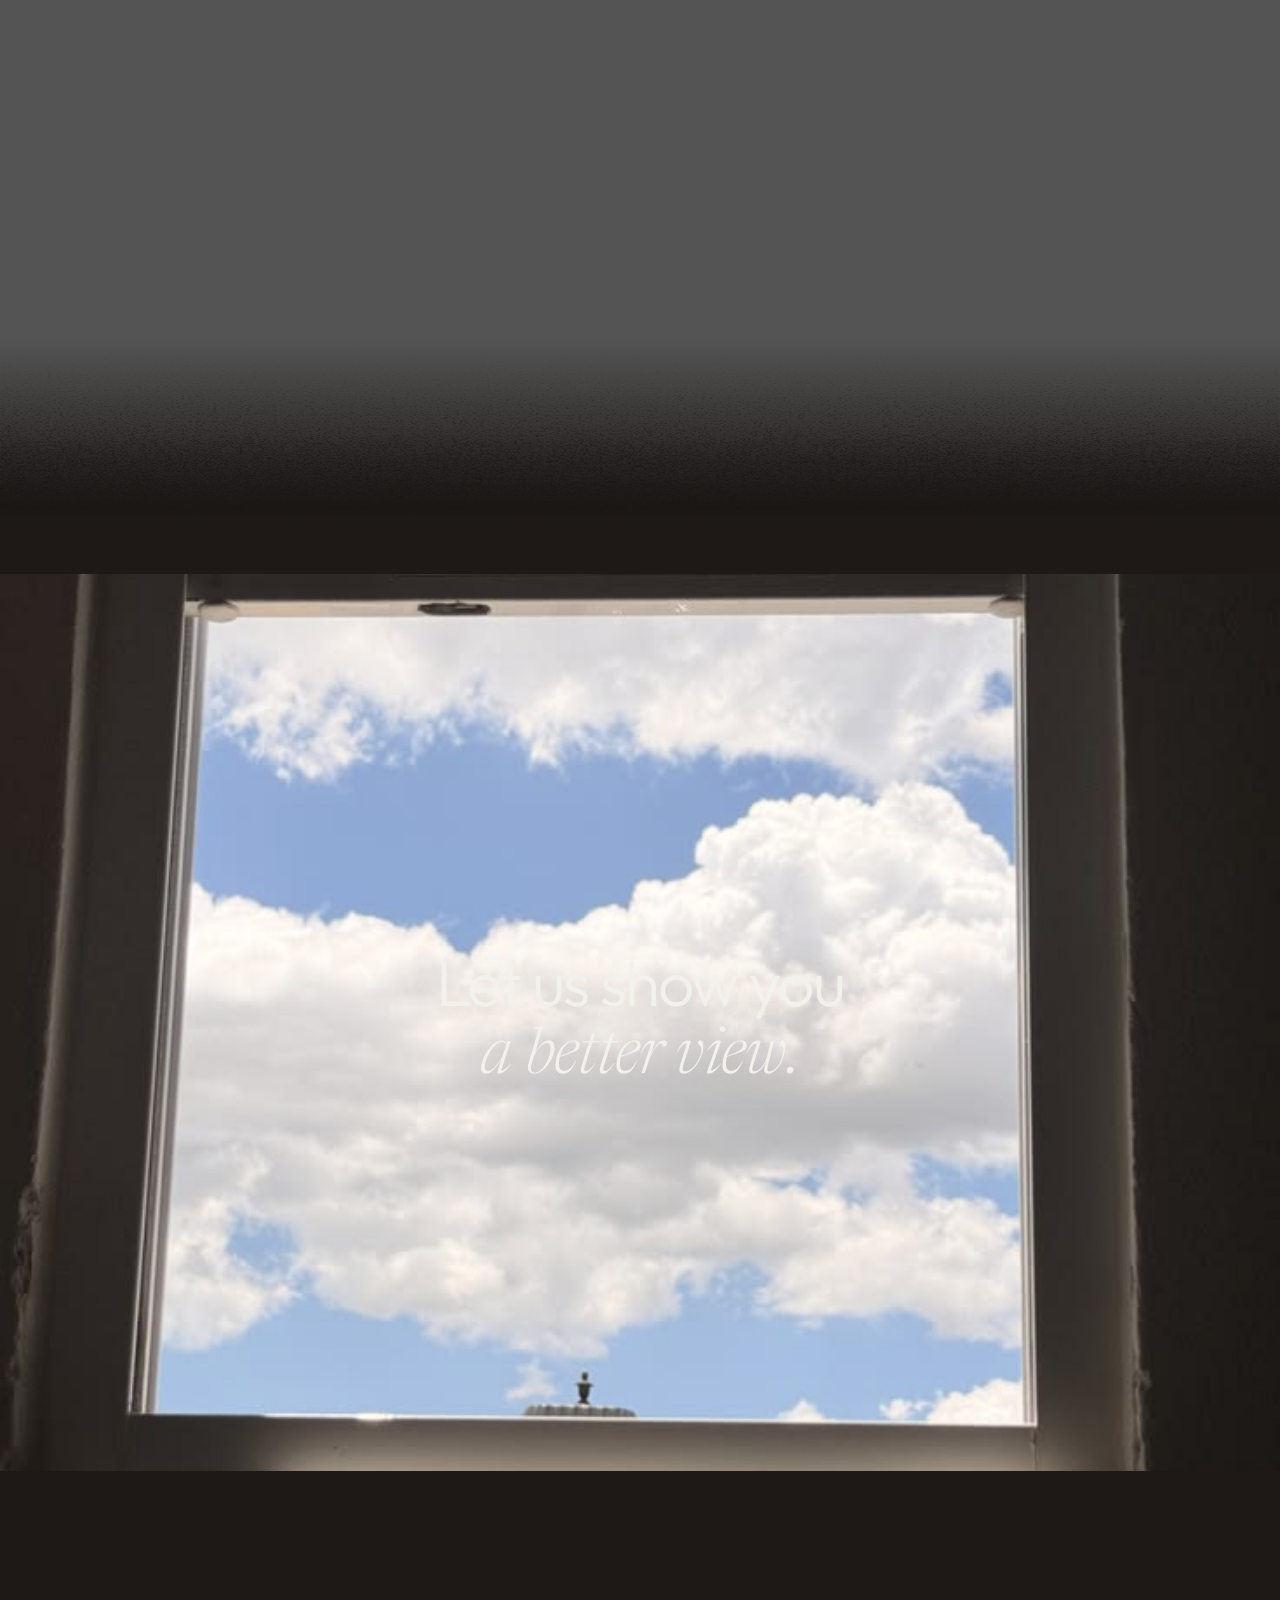
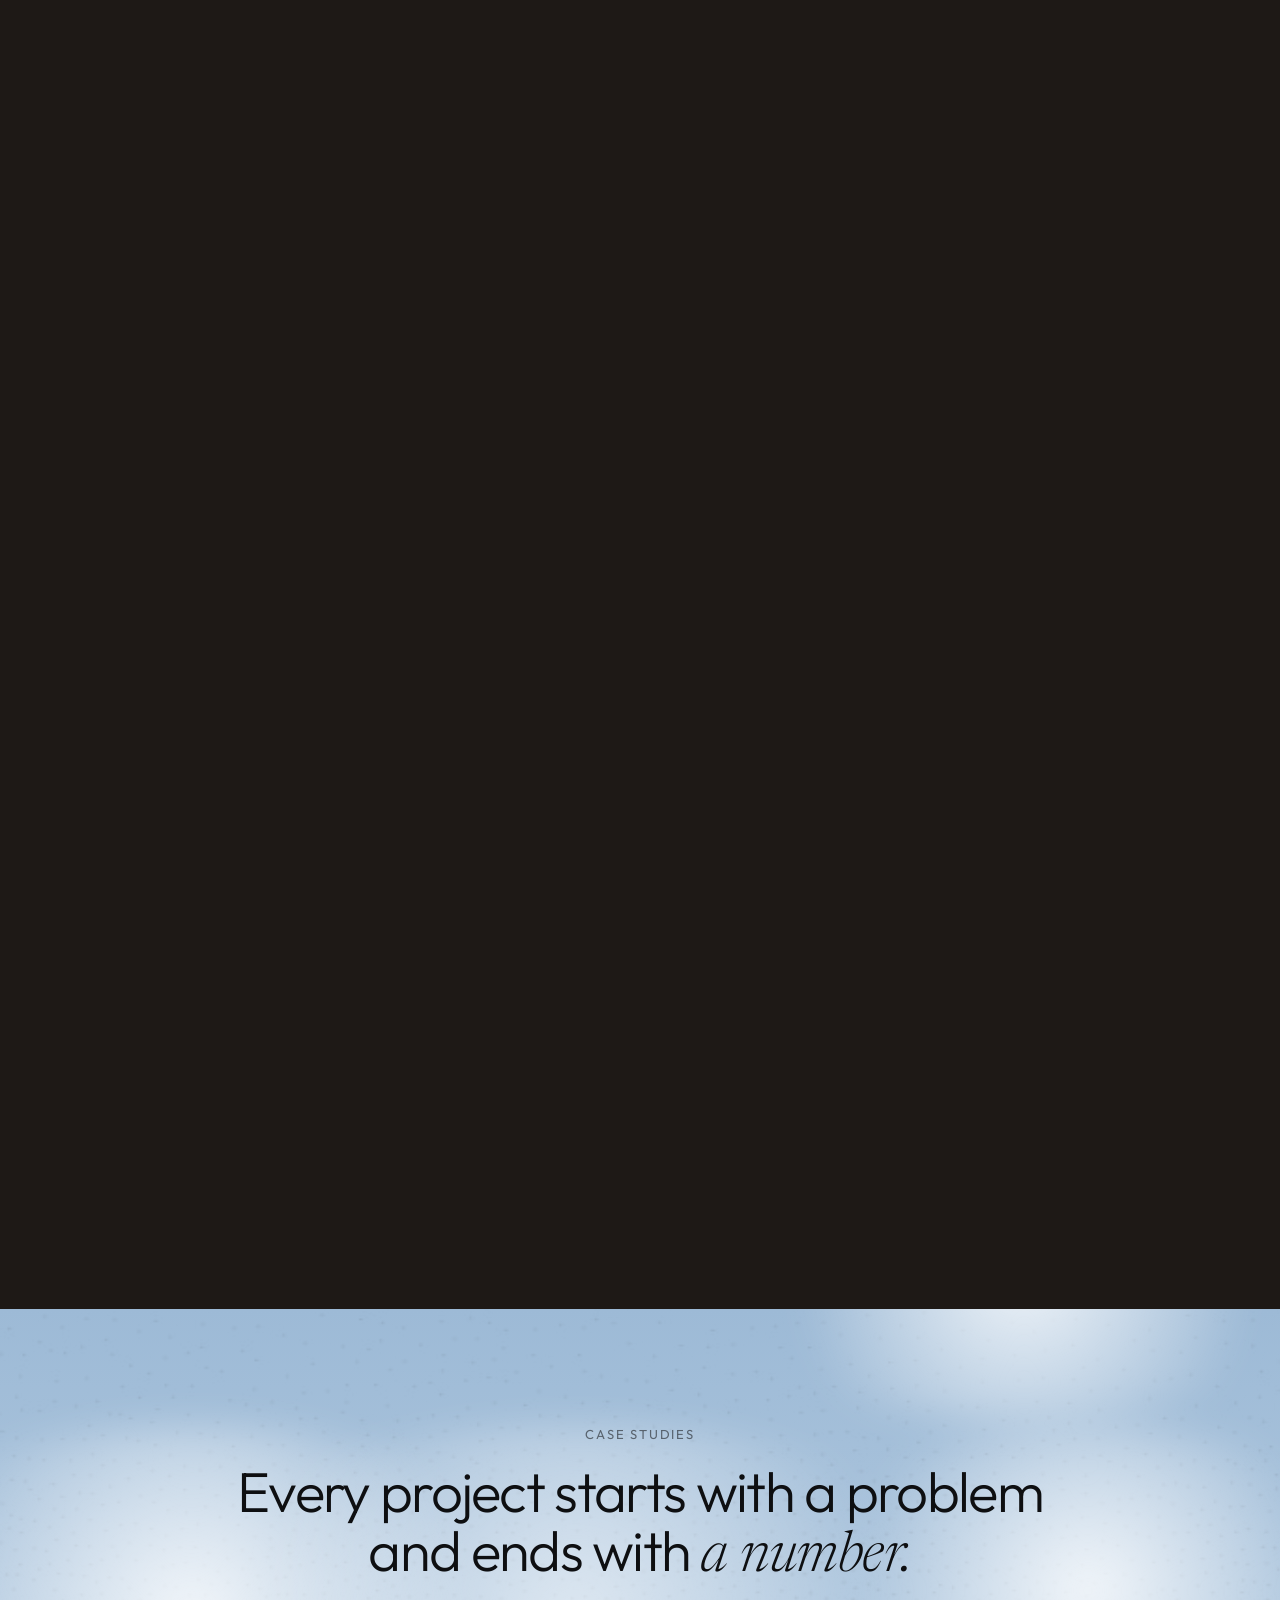
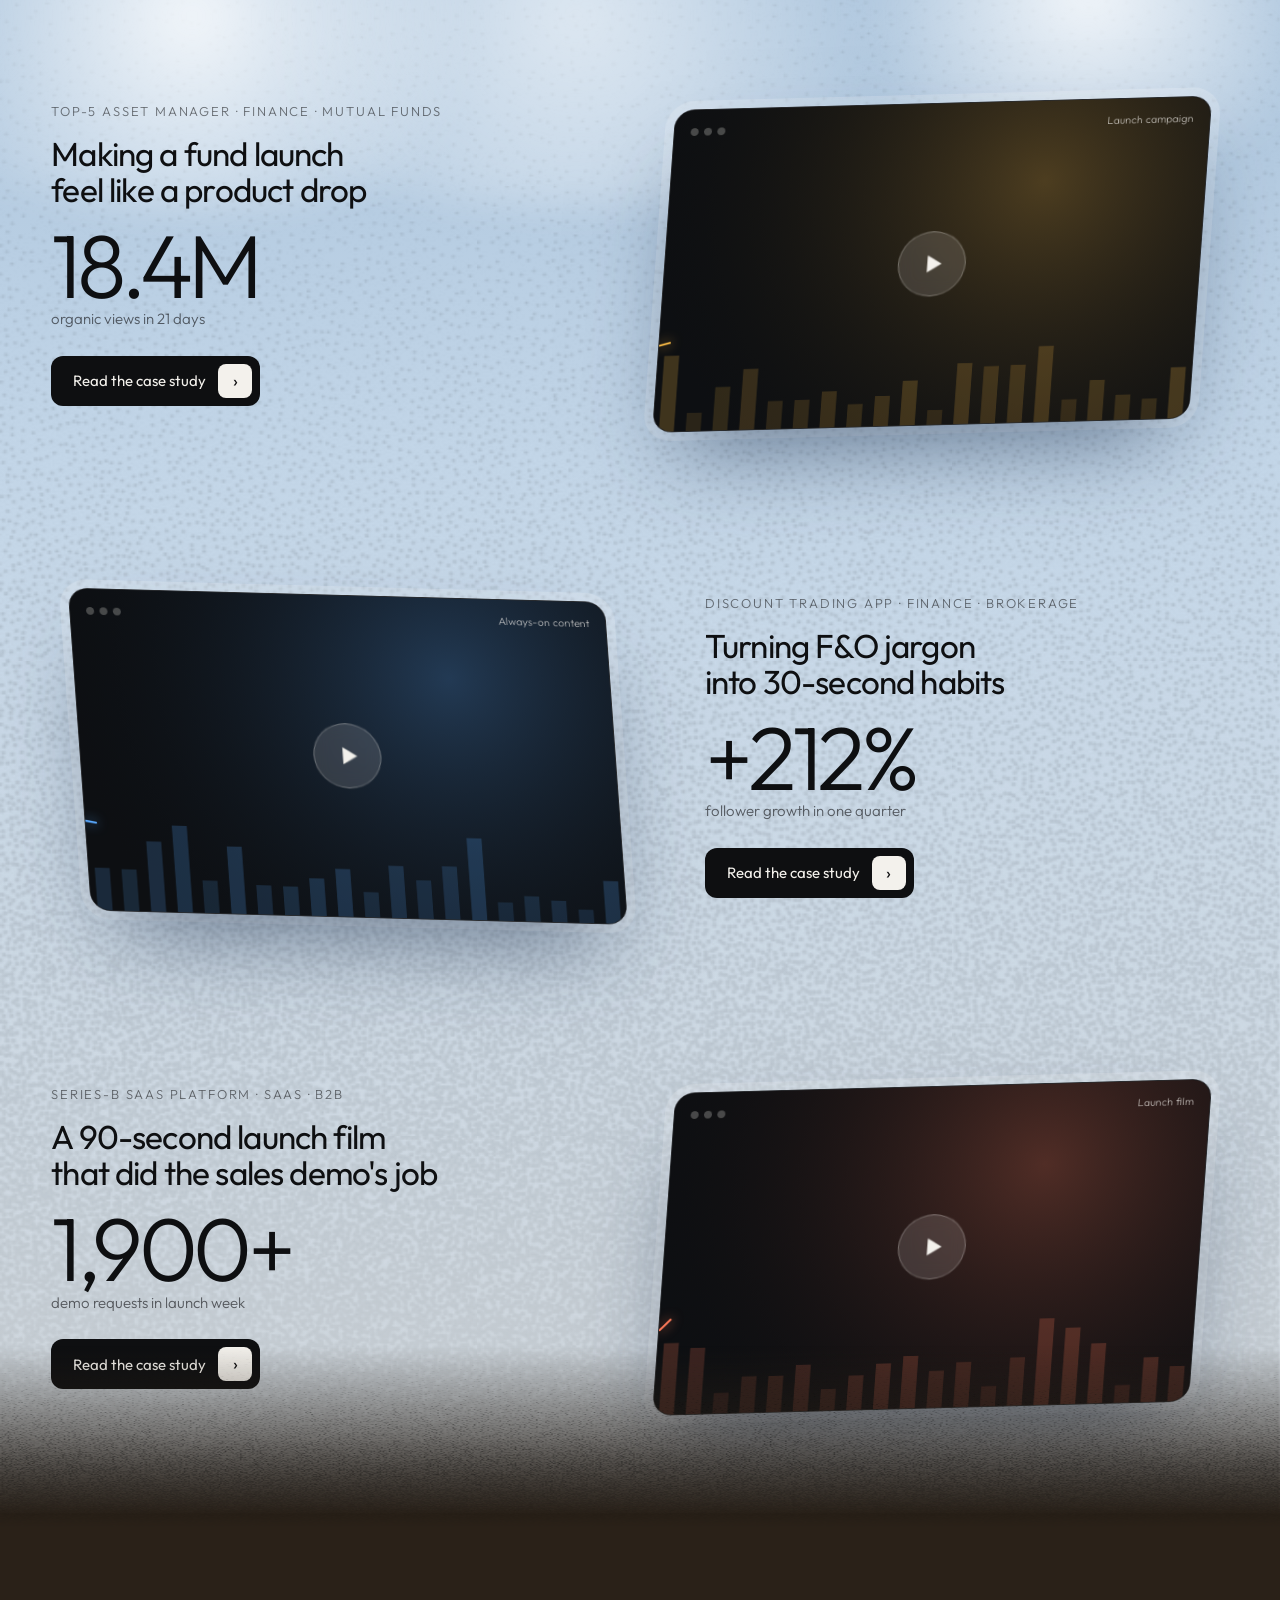
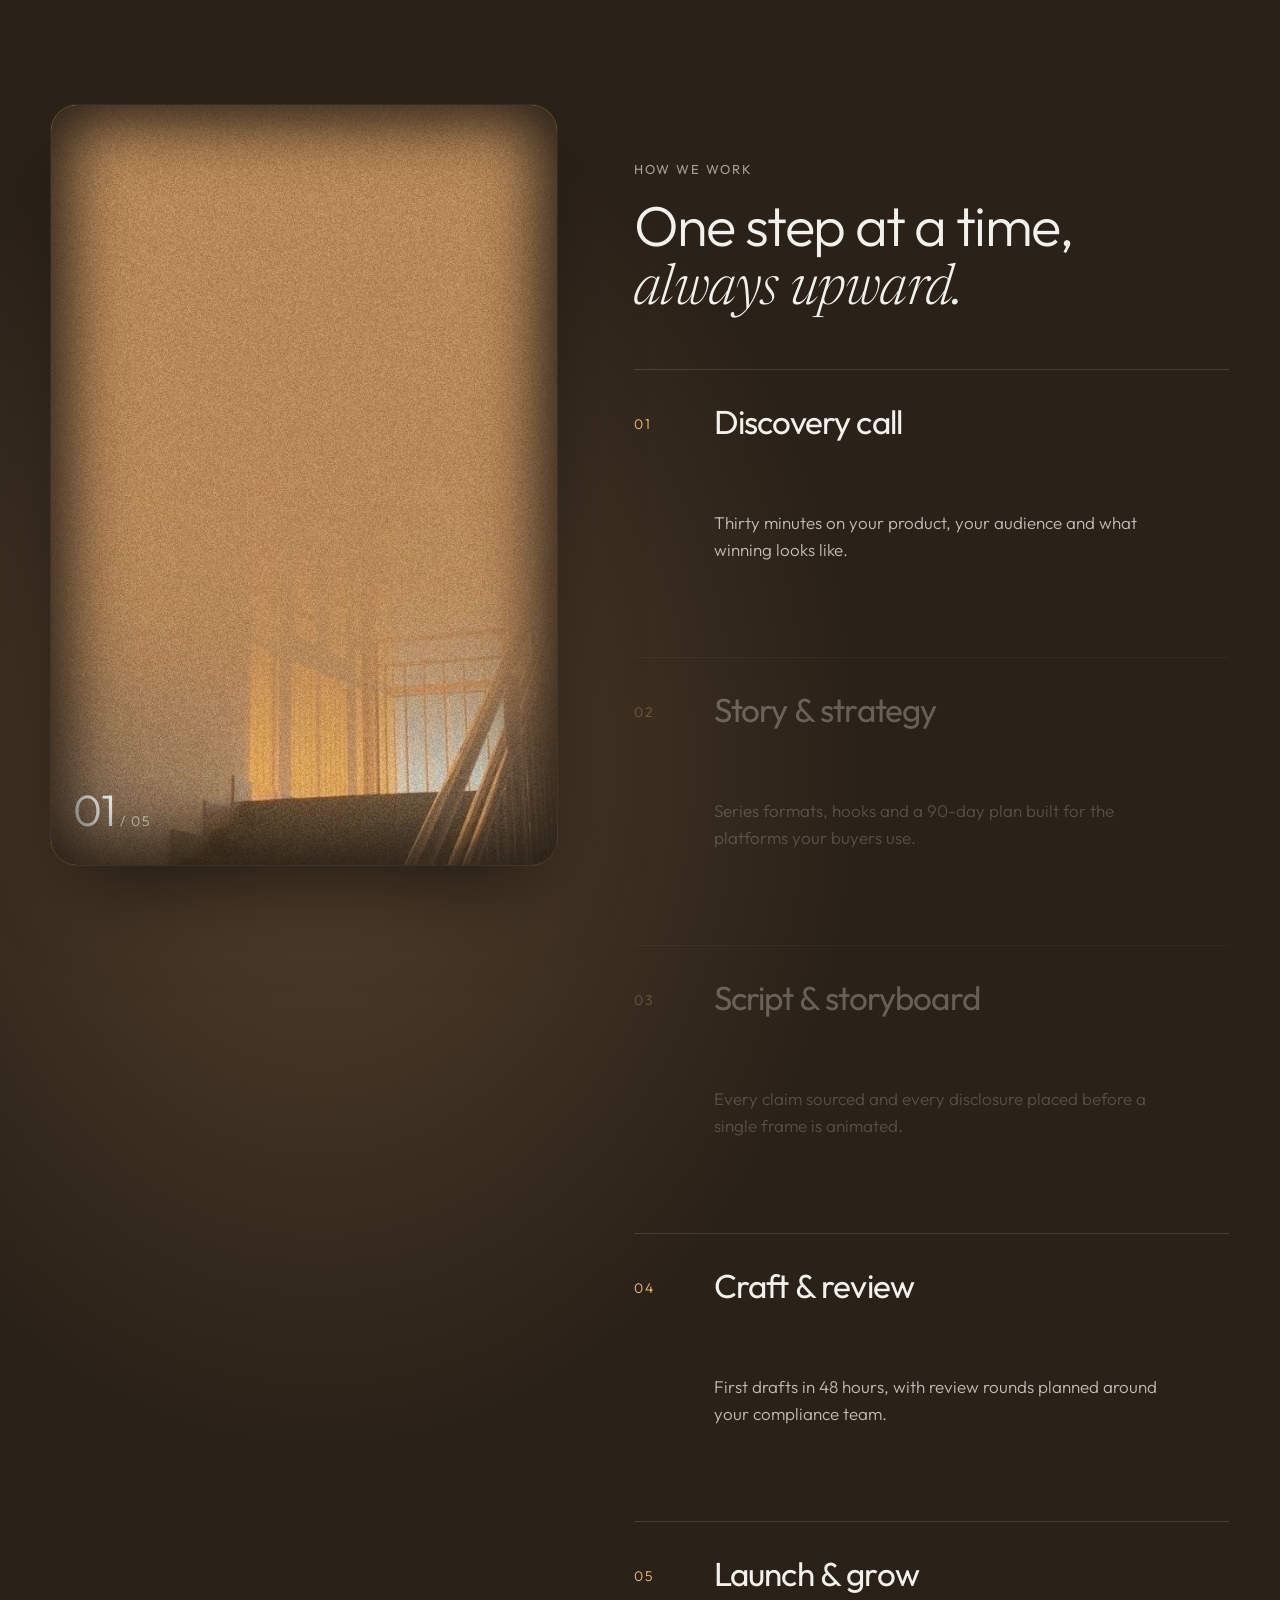
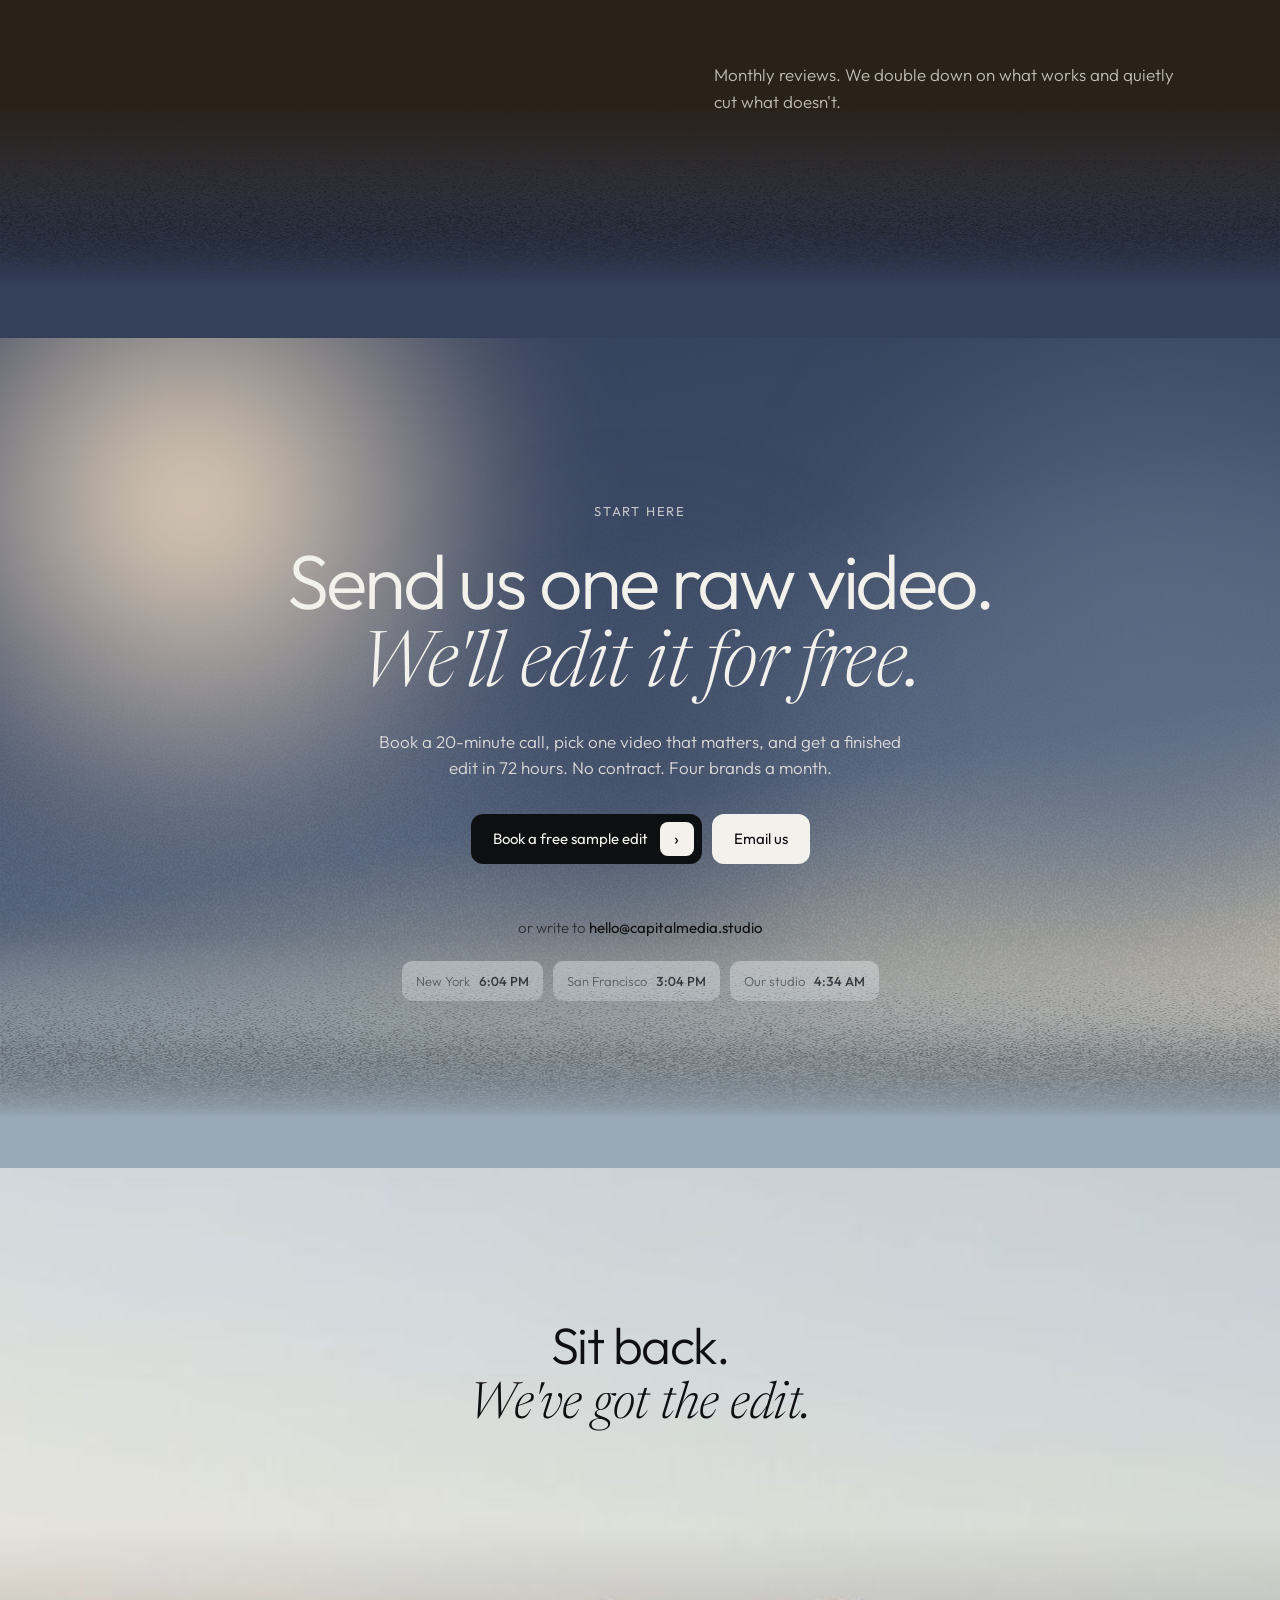
==== commit a1e00c94: "micro1-style stipple grain over the whole site, remove hero brand scroller The transparent stipple t" ====
--- a/index.html
+++ b/index.html
@@ -13,7 +13,7 @@
   <link rel="stylesheet" href="styles/main.css" />
 </head>
 <body>
-  <div class="grain" aria-hidden="true"></div>
+  <div class="texture" aria-hidden="true"></div>
 
   <!-- ============ NAV: spread at top, morphs into a floating pill ============ -->
   <header class="nav" id="nav">
@@ -38,10 +38,7 @@
         <h1 class="hero__title">Complex products,<br /><em>effortless</em> stories.</h1>
         <p class="hero__sub">We make explainers, launch films and short-form for US finance, fintech and SaaS brands. Calm, cinematic videos that people actually finish.</p>
       </div>
-      <div class="hero__trust">
-        <span class="hero__trust-label">Our team has shipped content for</span>
-        <div class="hero__logos"><div class="hero__track" id="heroLogos"></div></div>
-      </div>
+      <div class="hero__foot"><span>Scroll</span><span>Working on US hours</span></div>
       <i class="seam seam--light" style="--to:#cbc9c9" aria-hidden="true"></i>
     </section>
 
--- a/styles/main.css
+++ b/styles/main.css
@@ -381,3 +381,25 @@
 .wall > .seam, .sky > .seam, .start > .seam { position: absolute; z-index: 6; }
 main > section + section, main + .foot { margin-top: -2px; }
 .seam { bottom: -1px; }
+
+/* =========================================================
+   micro1-style texture: one fixed stipple layer over the whole page.
+   Uses the dense lower part of the transparent stipple, so the grain
+   is even everywhere. Dark dots darken, a light copy lifts the shadows.
+   ========================================================= */
+.texture { position: fixed; inset: 0; z-index: 300; pointer-events: none; }
+.texture::before, .texture::after {
+  content: ""; position: absolute; inset: 0;
+  background: url(../assets/img/stipple.webp) center bottom / 100% 280% no-repeat;
+}
+.texture::before { mix-blend-mode: soft-light; opacity: .55; }
+.texture::after { filter: invert(1); mix-blend-mode: soft-light; opacity: .35; background-position: center 96%; transform: scaleX(-1); }
+.seam::after { background-image: url(../assets/img/stipple.webp); }
+.seam--light::after { mix-blend-mode: screen; }
+.hero__copy { margin-bottom: 0; }
+.hero .seam { height: 18vh; }
+.texture::before, .texture::after { background: var(--tex) 0 0 / auto repeat; transform: none; filter: none; }
+.texture::before { mix-blend-mode: soft-light; opacity: .7; }
+.texture::after { background-position: 421px 97px; filter: invert(1); mix-blend-mode: soft-light; opacity: .45; }
+.texture::before { opacity: .5; }
+.texture::after { opacity: .22; }
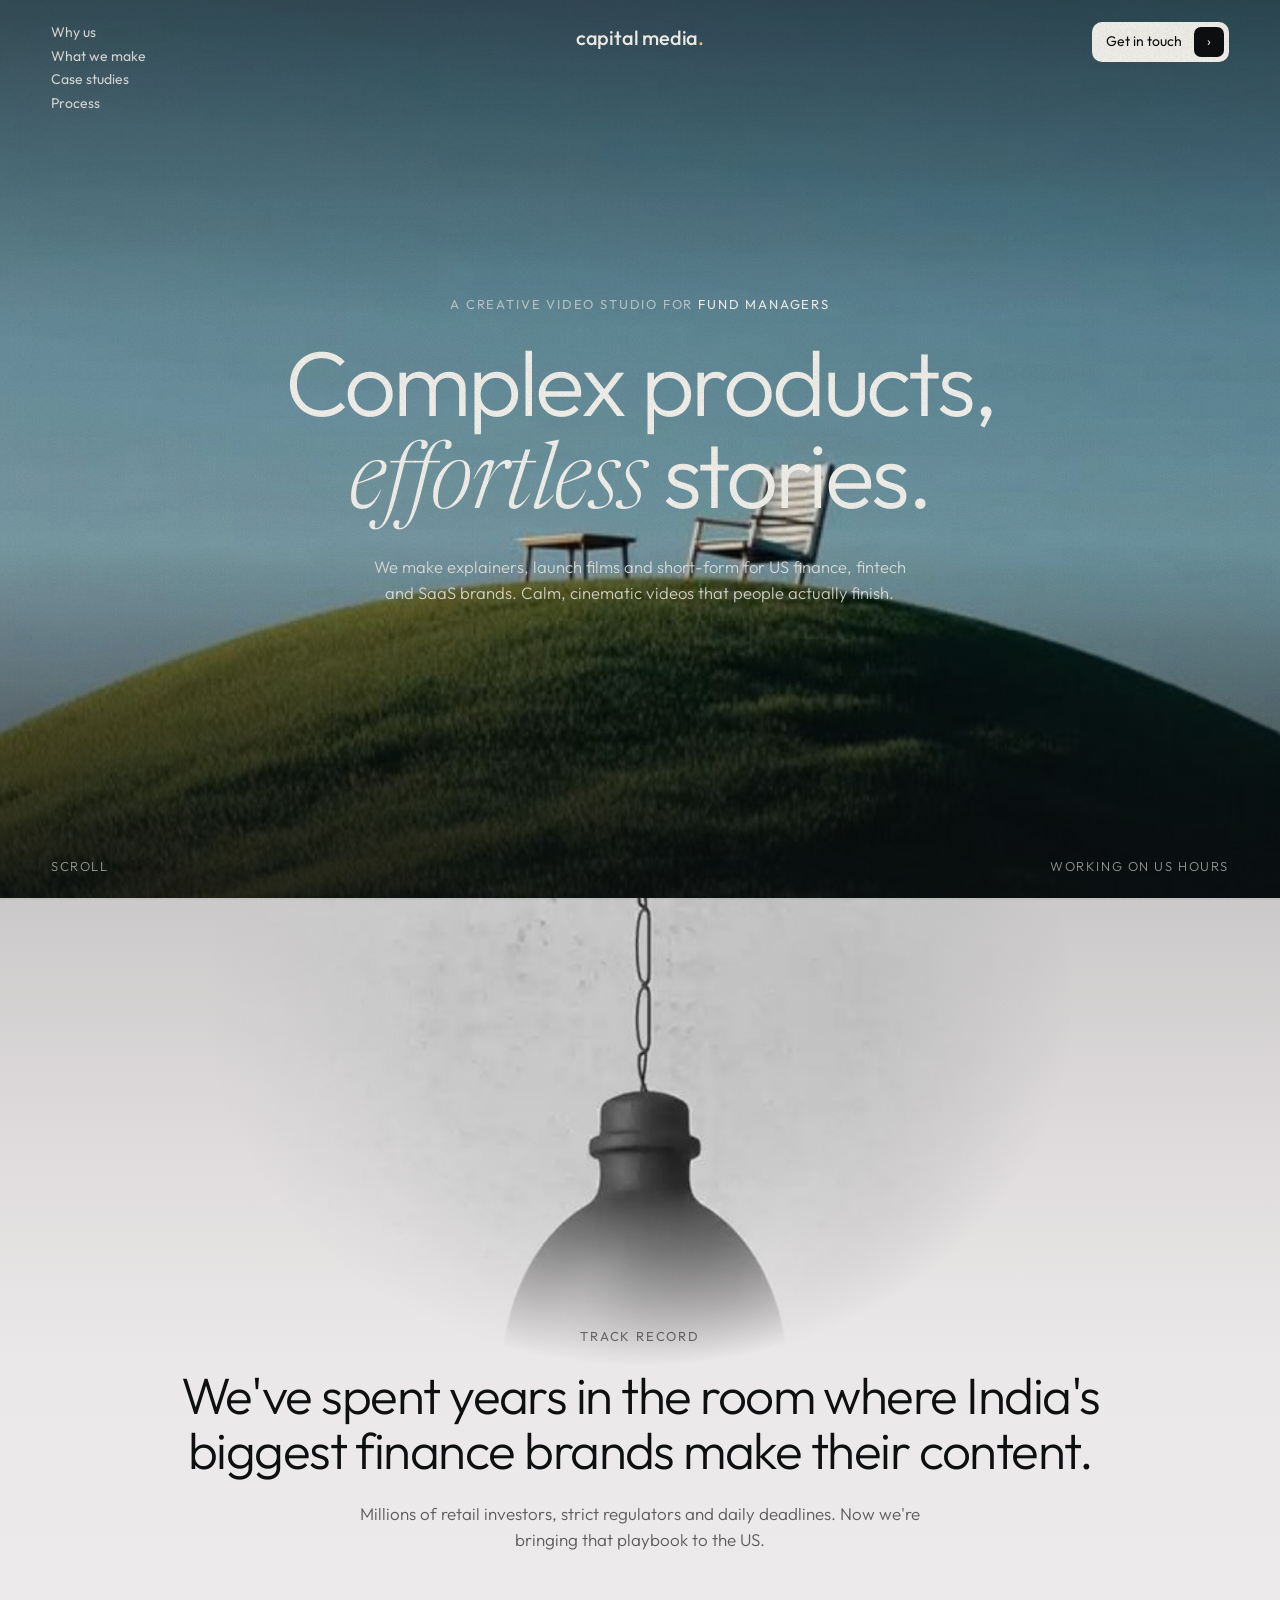
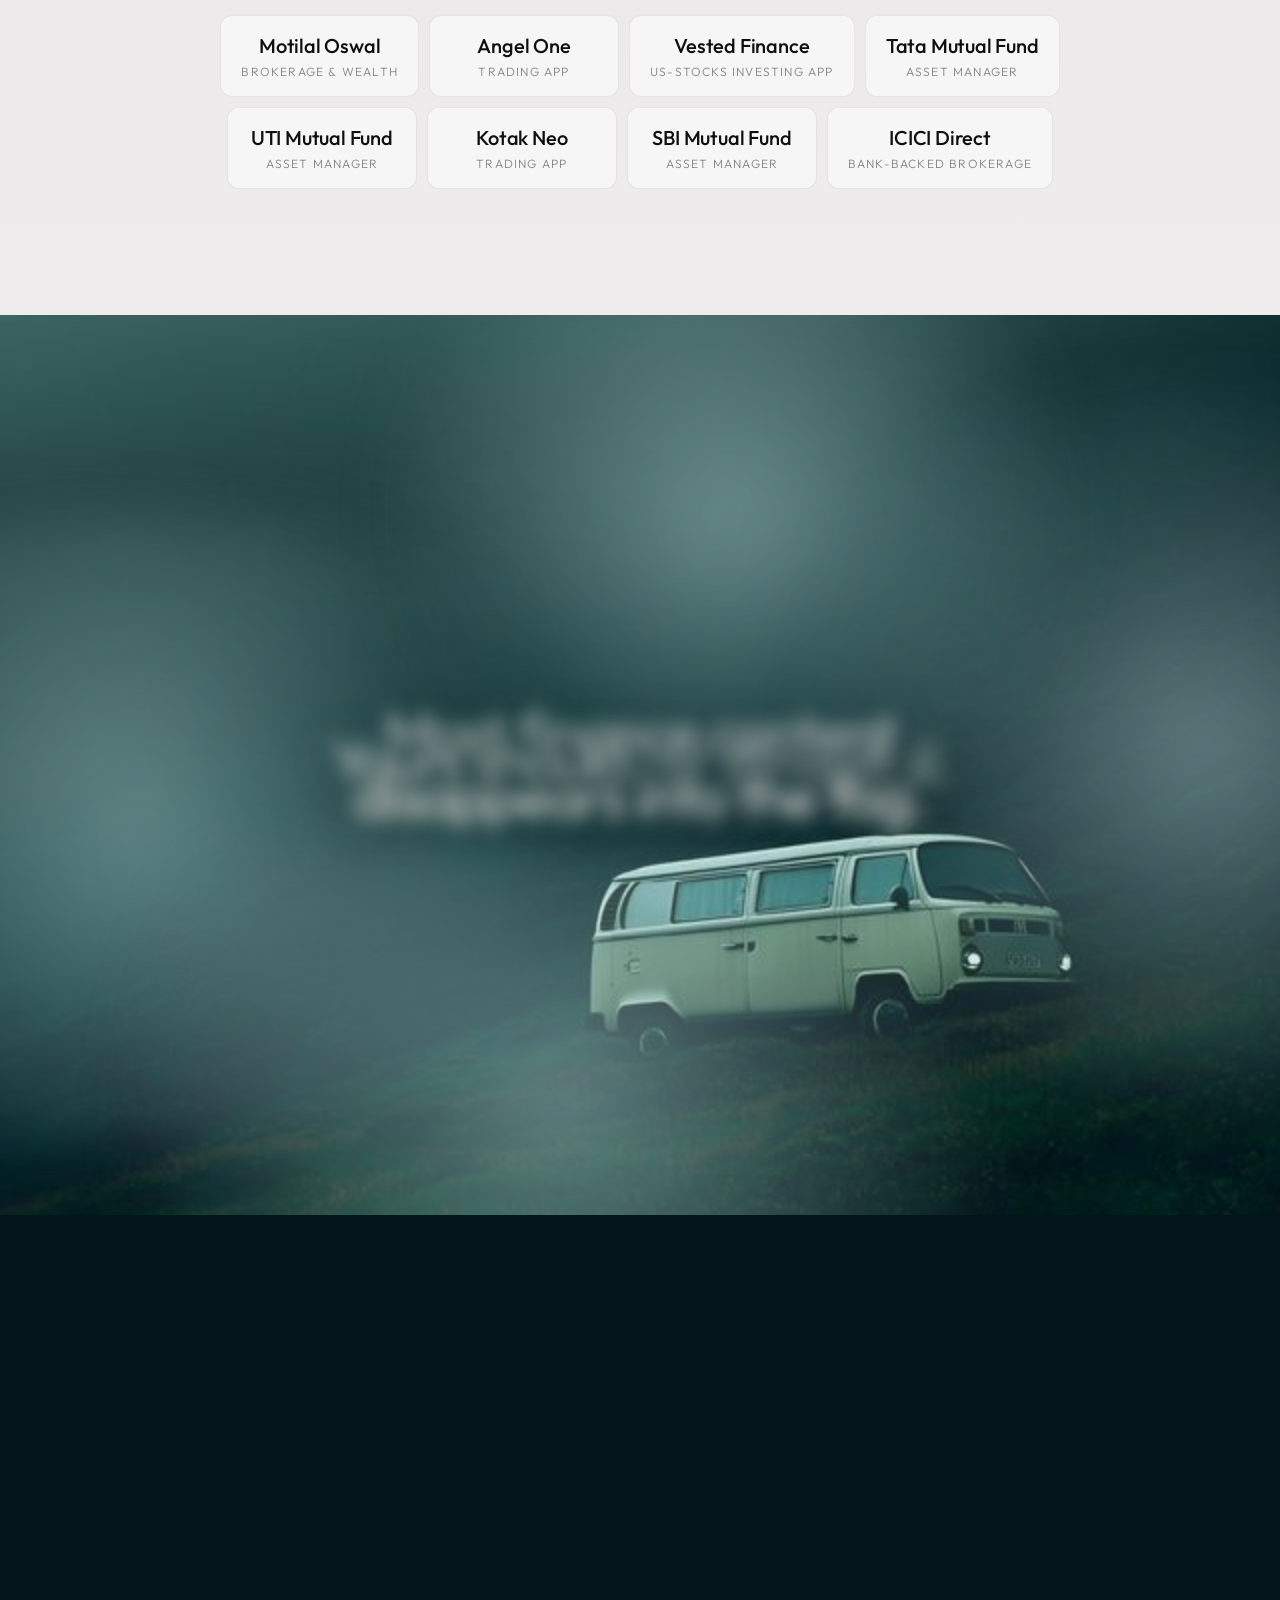
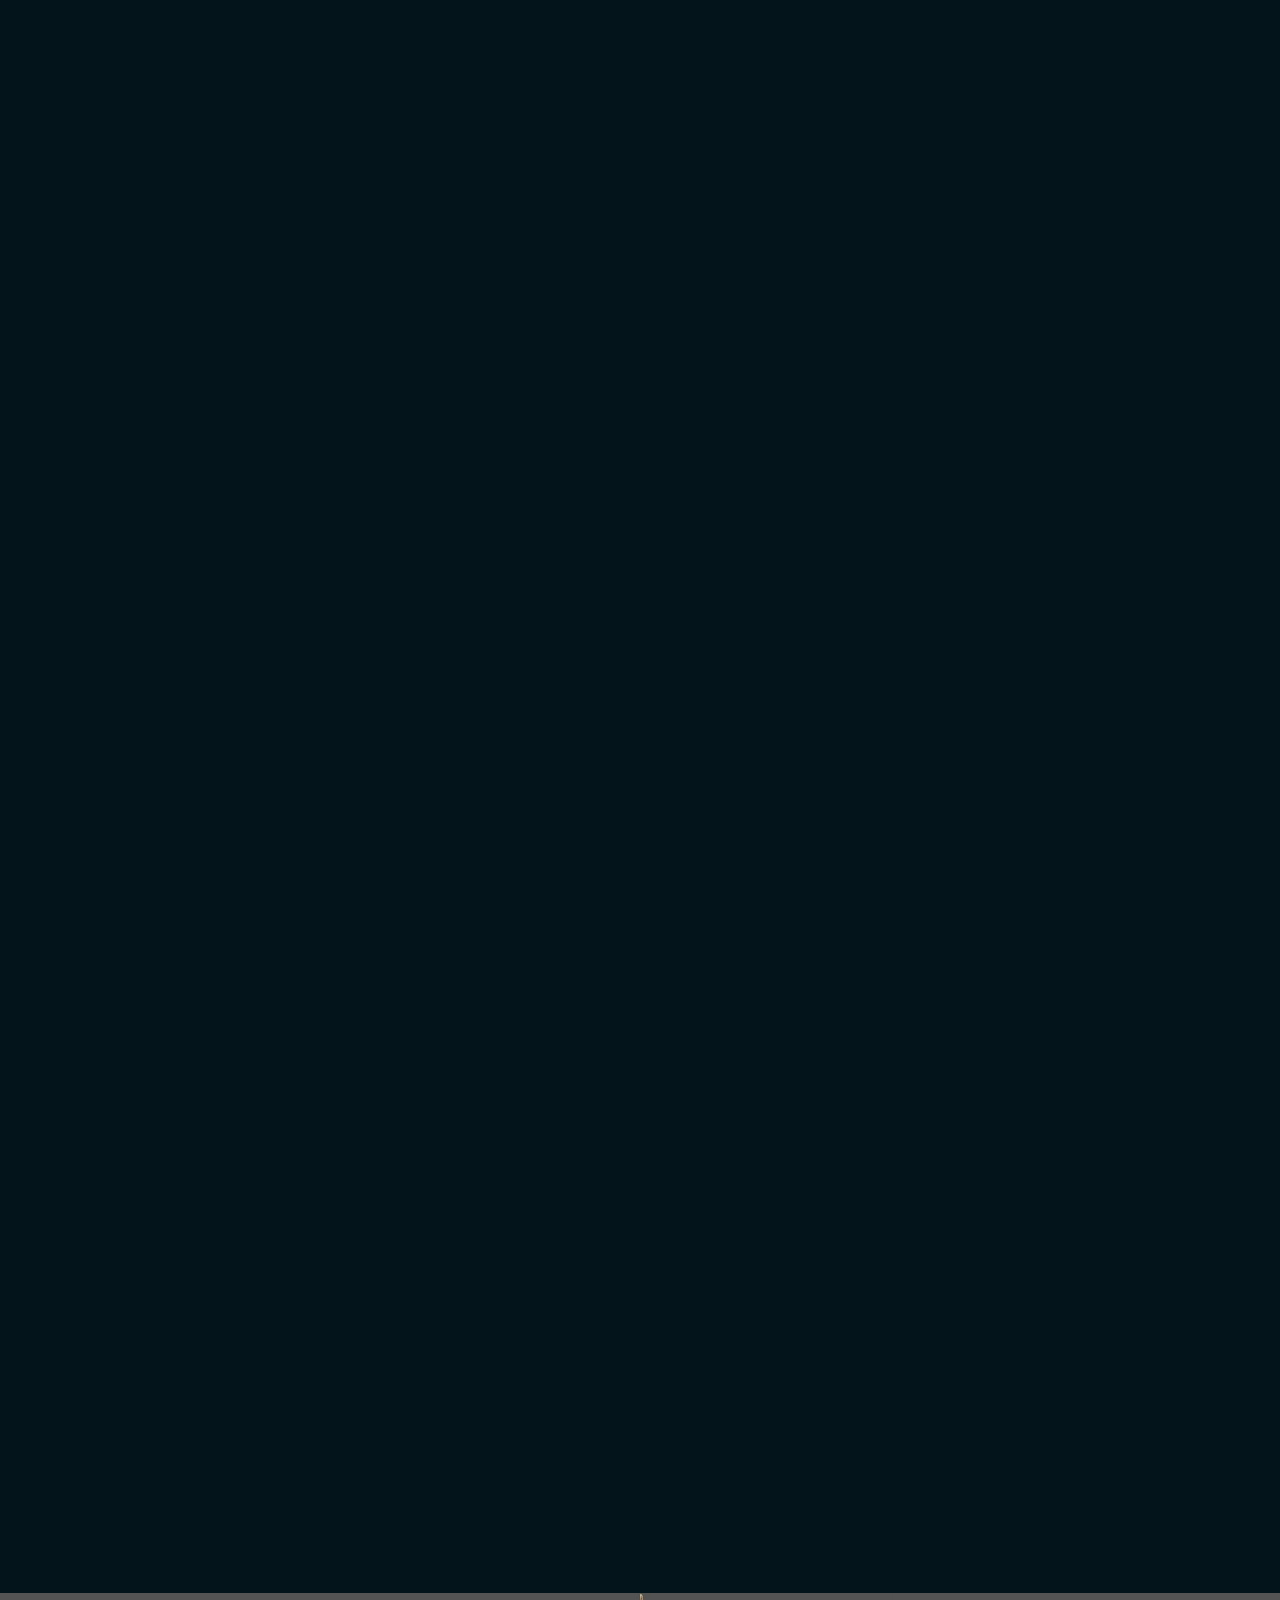
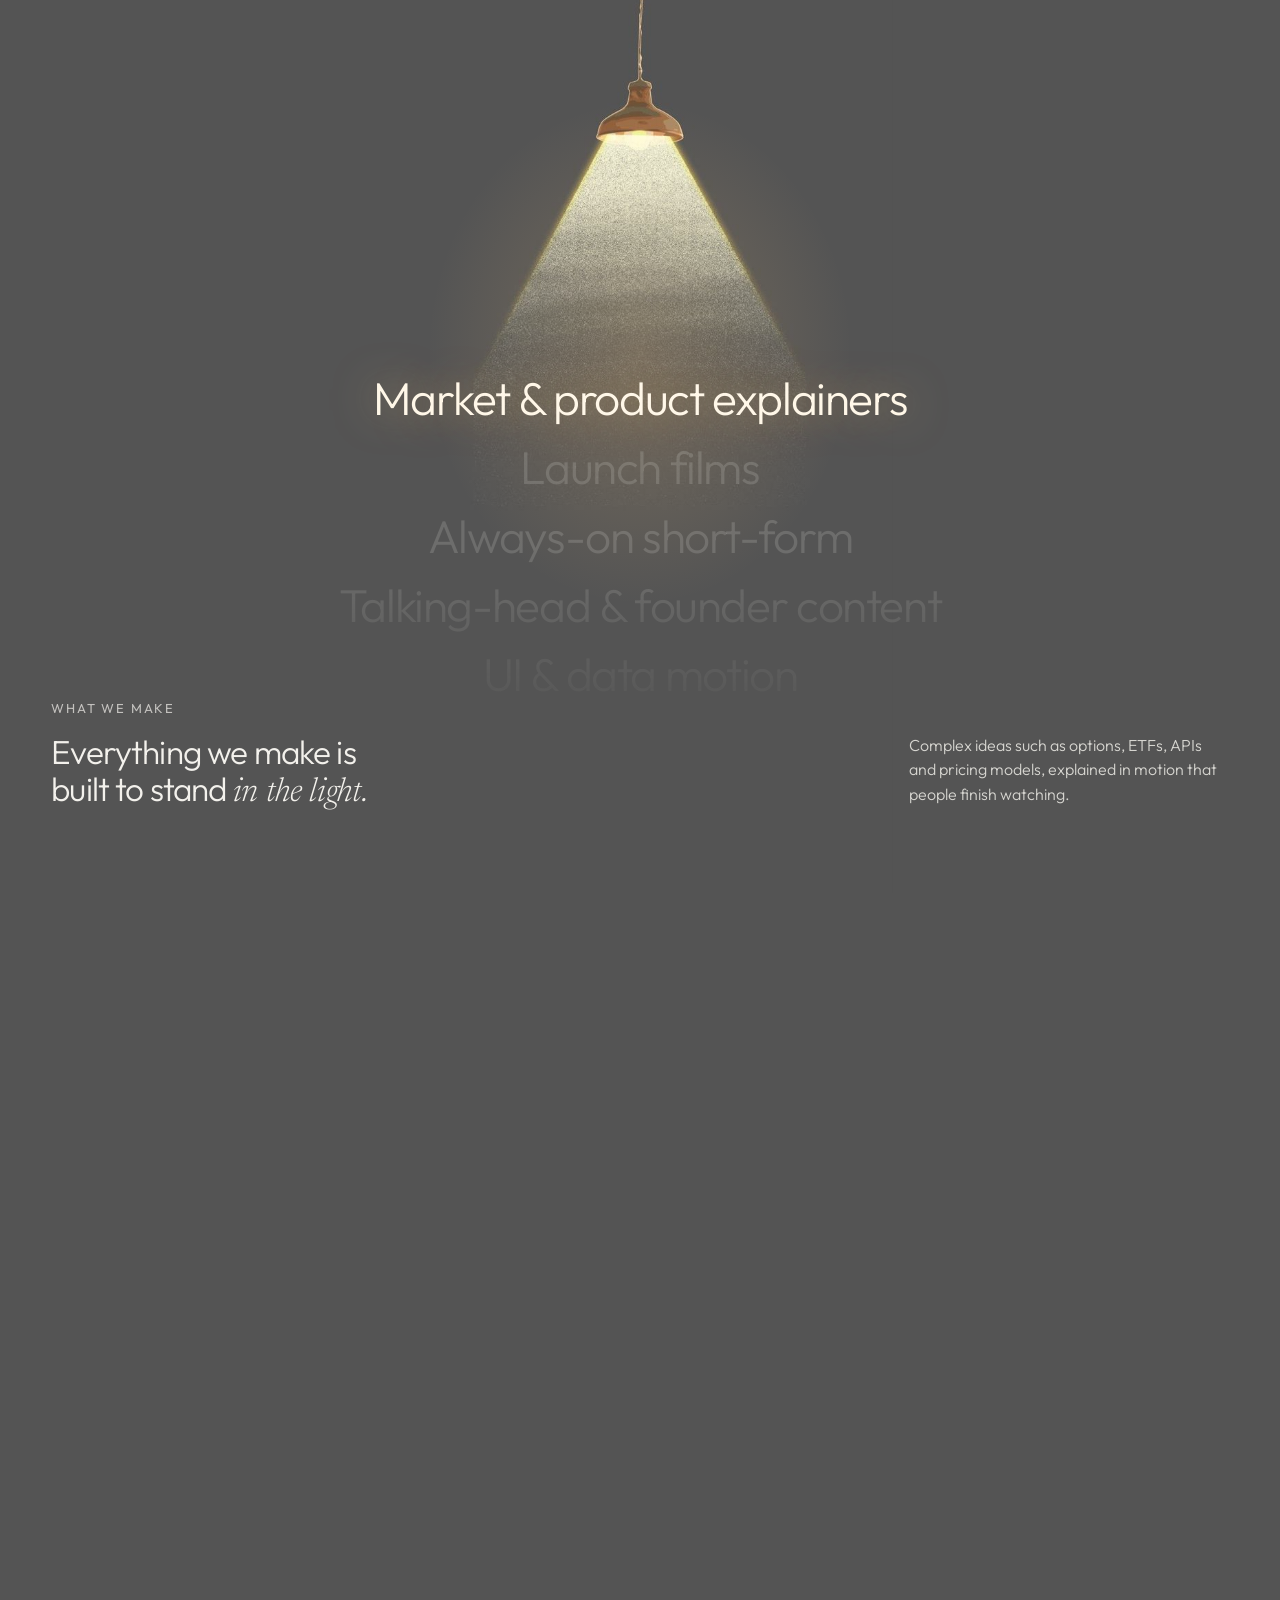
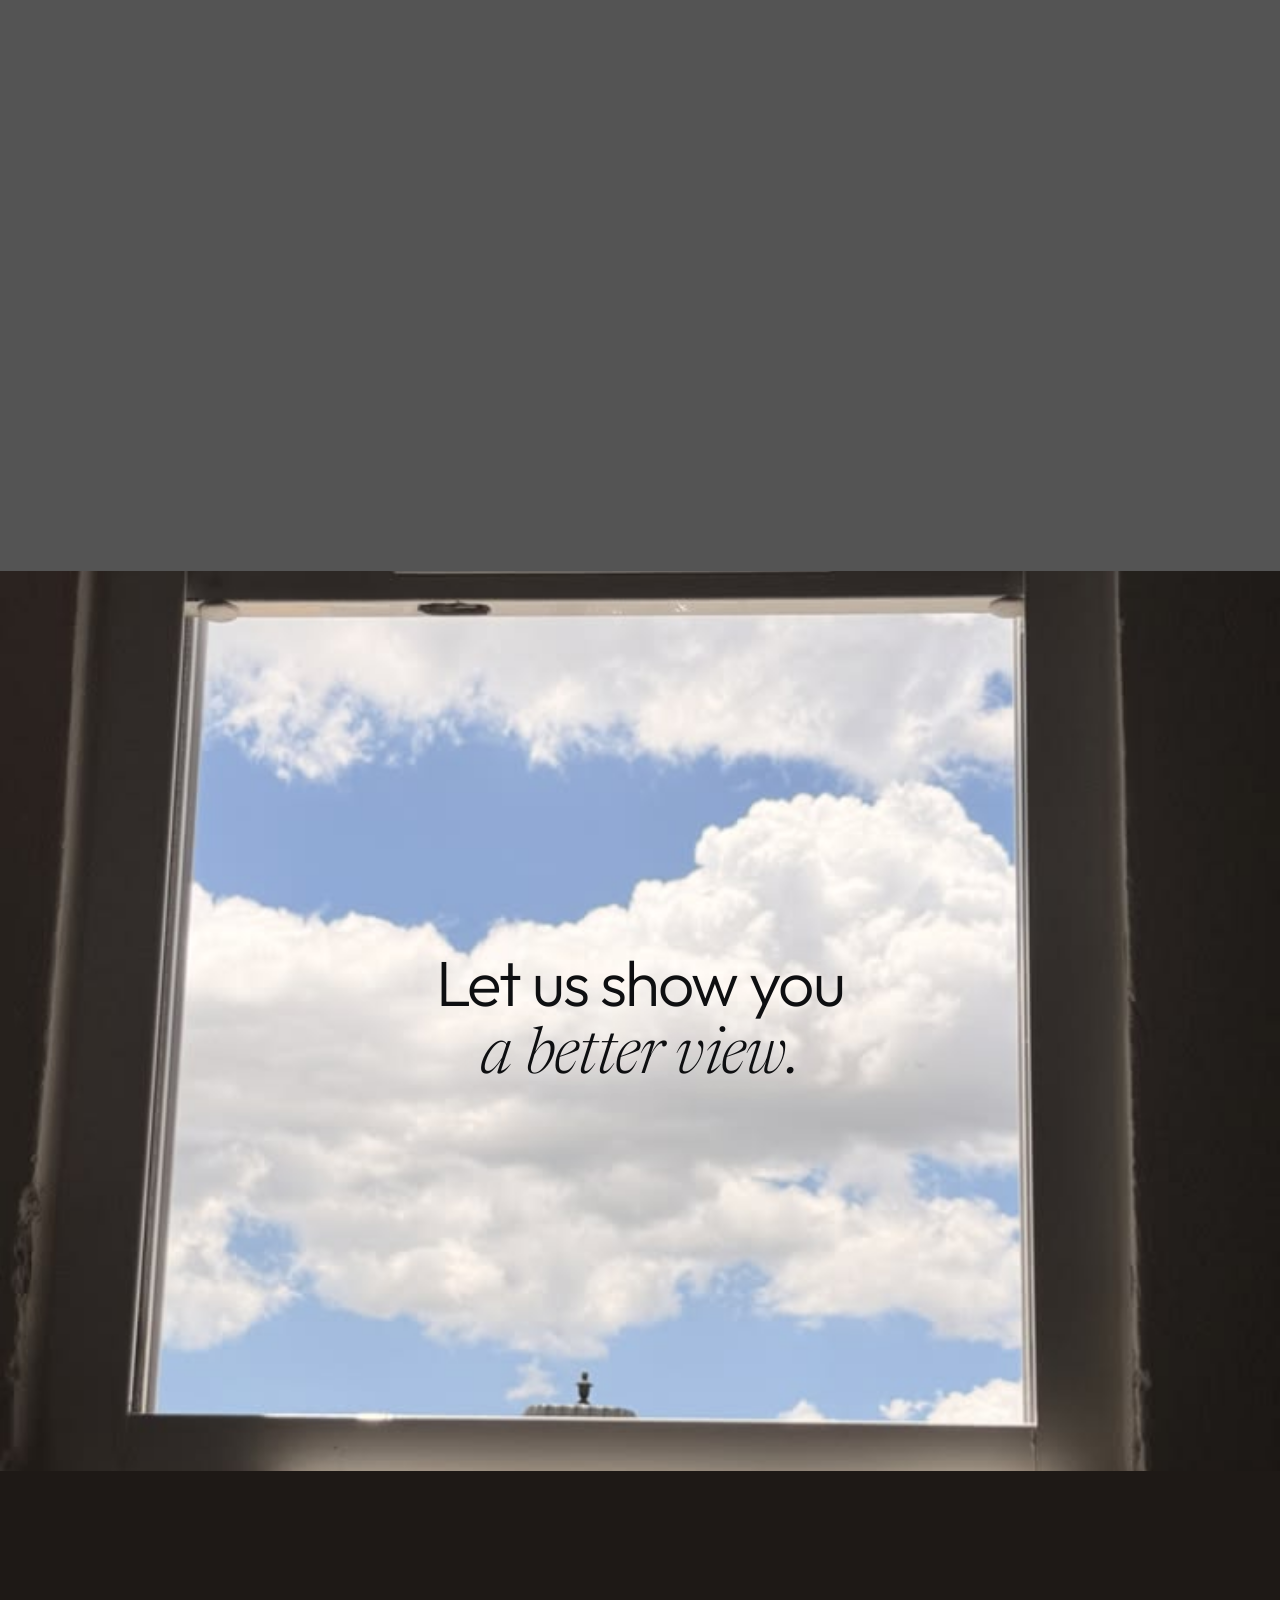
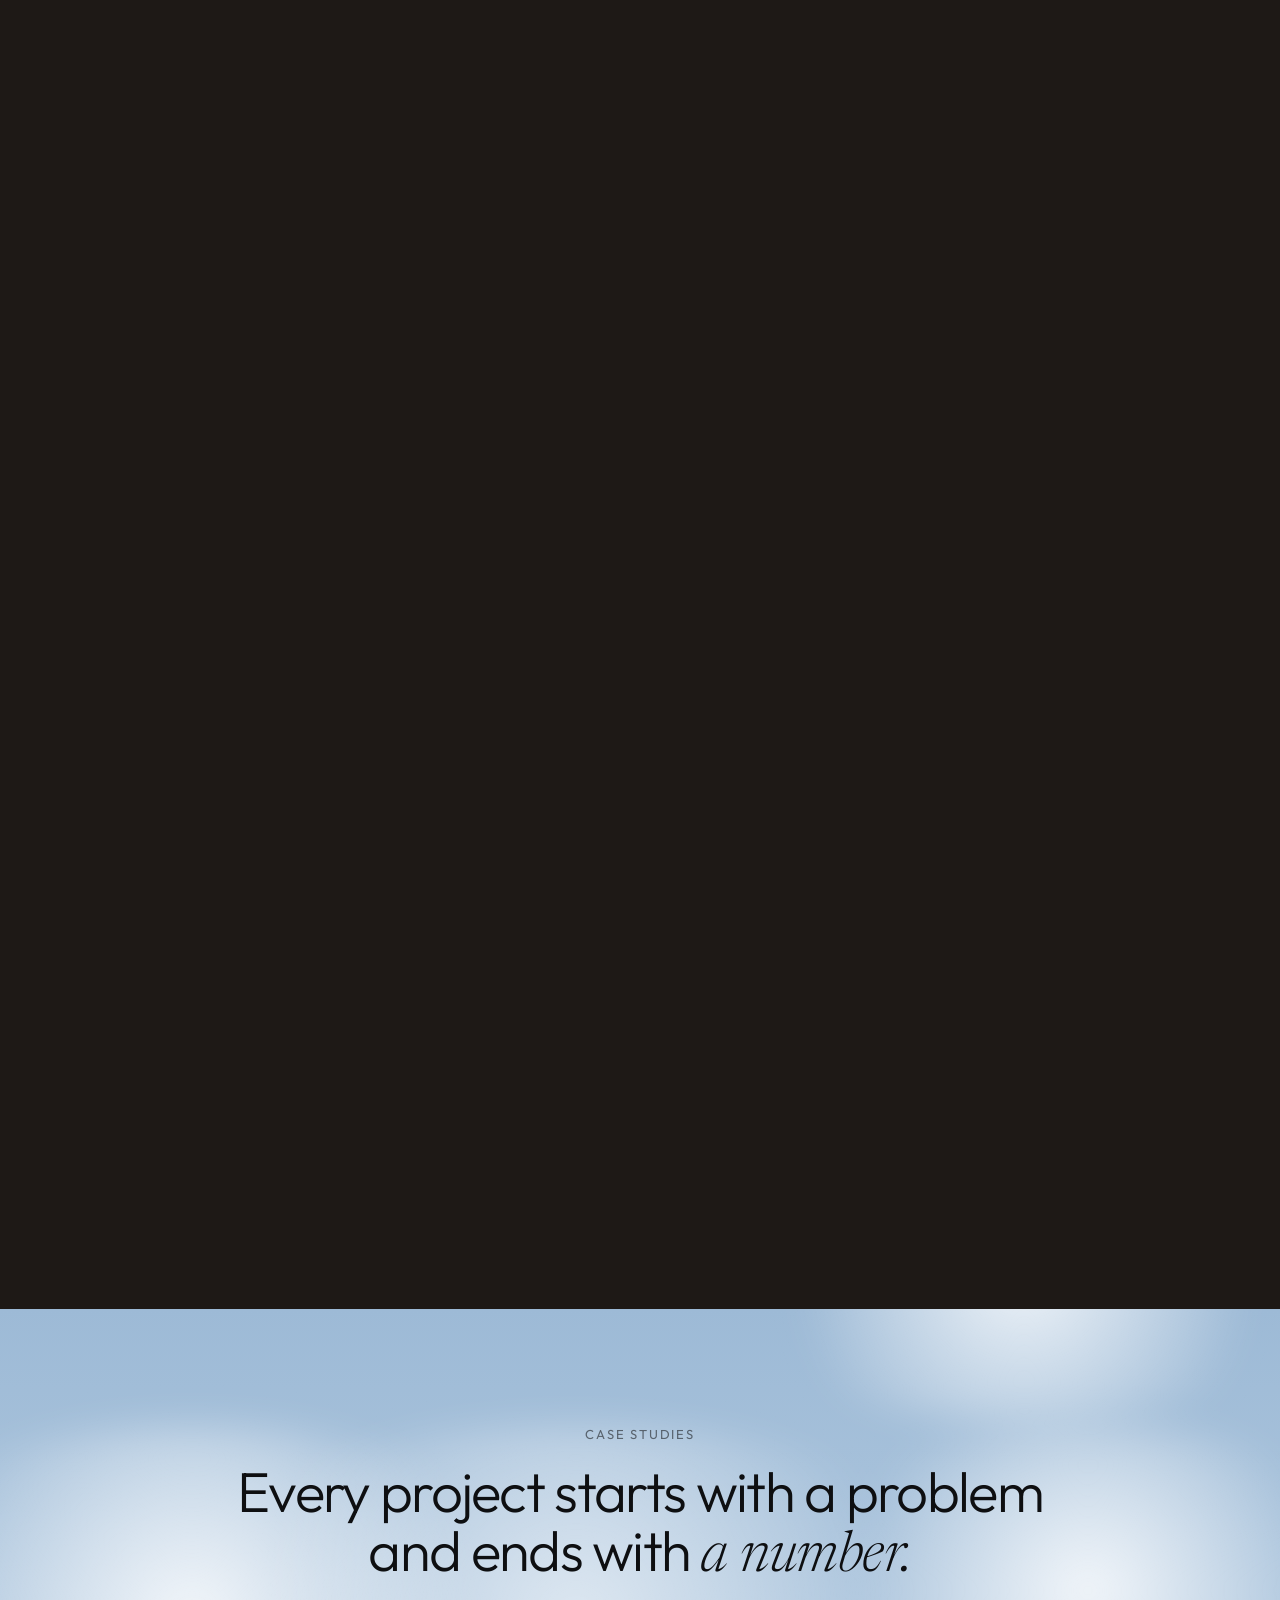
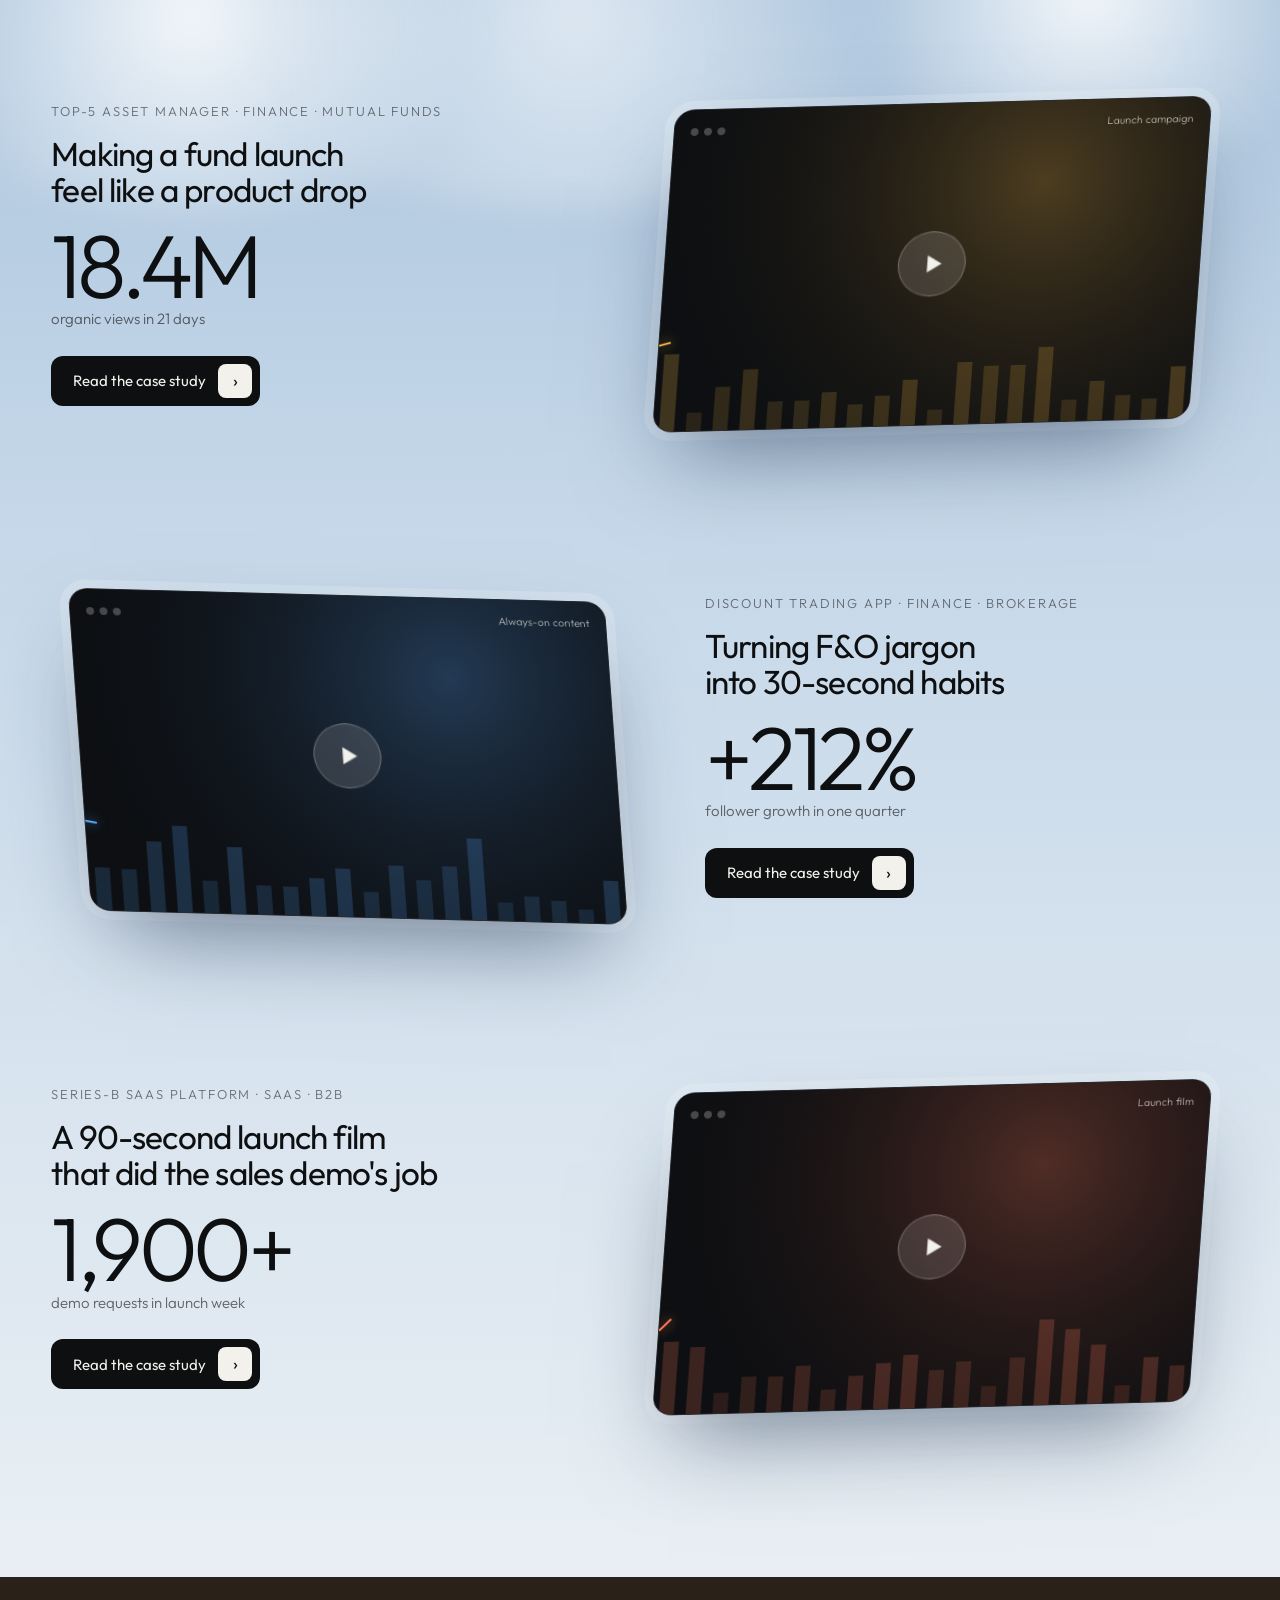
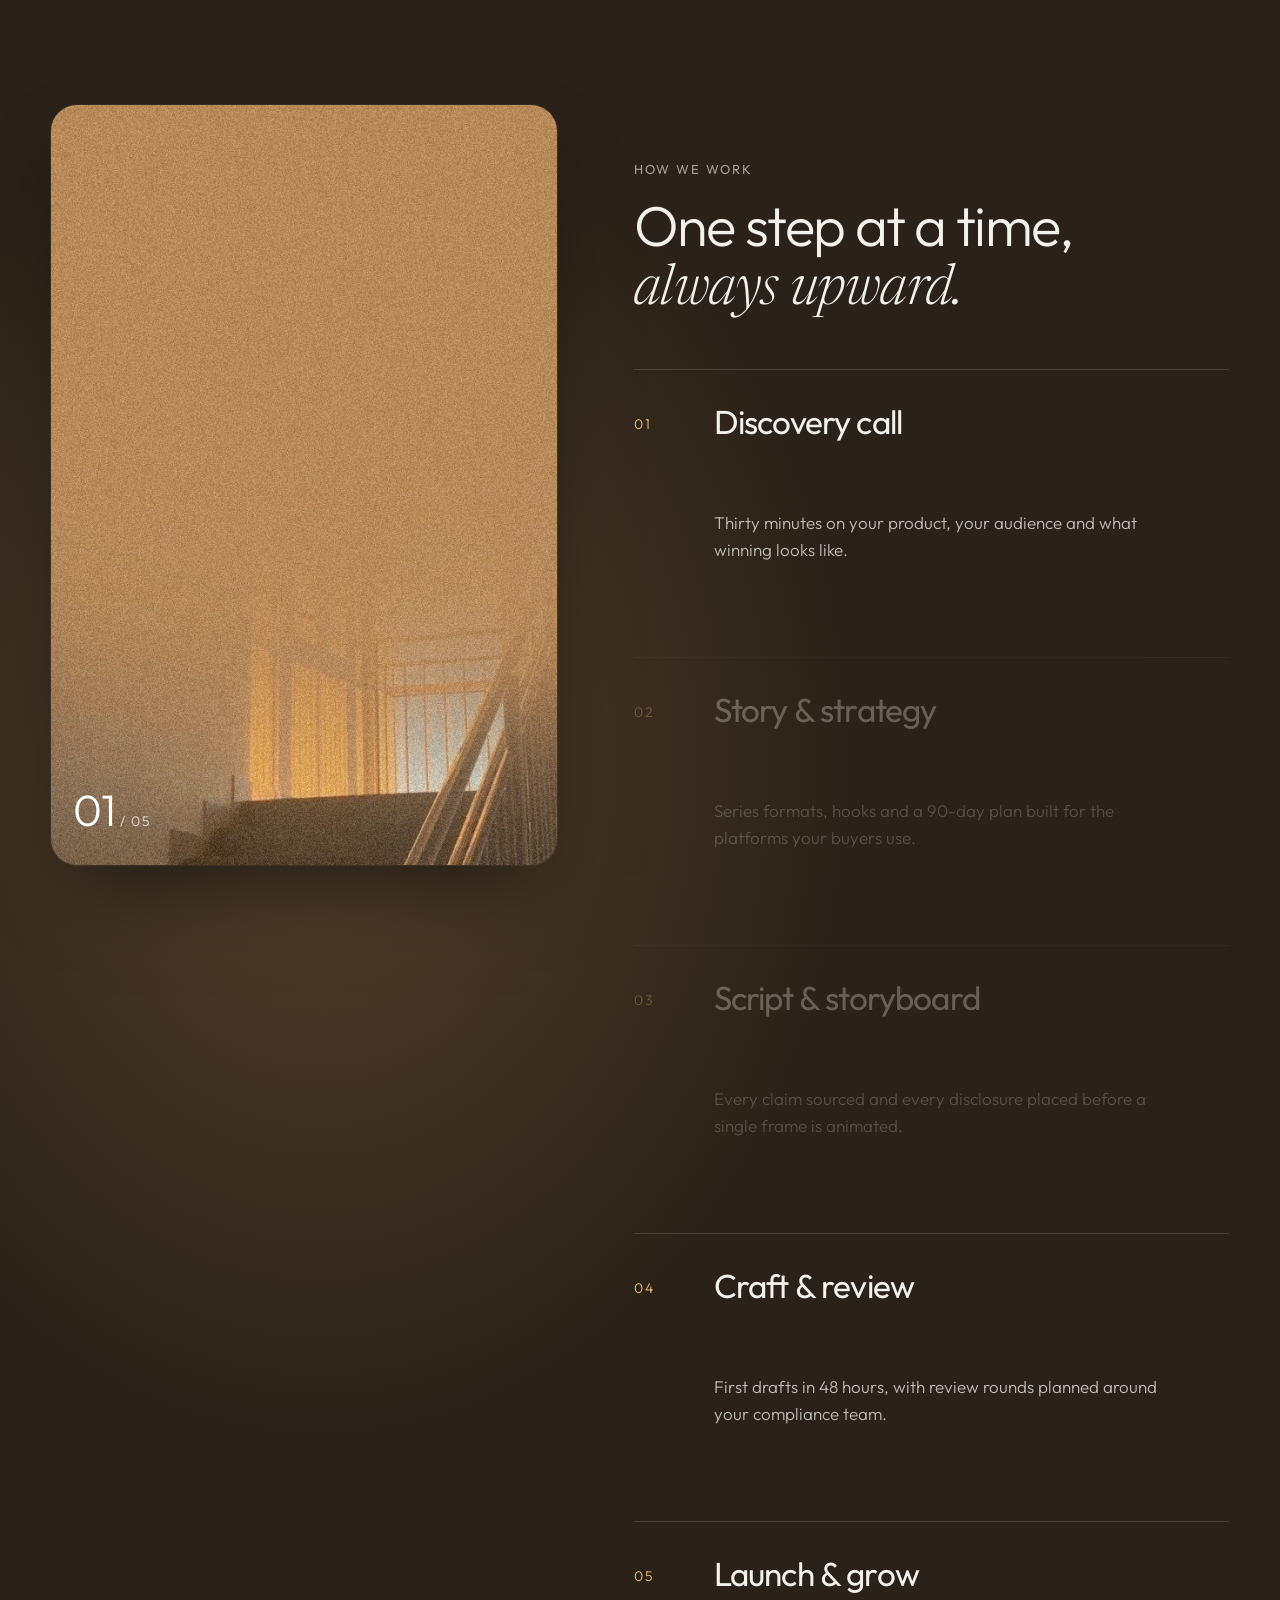
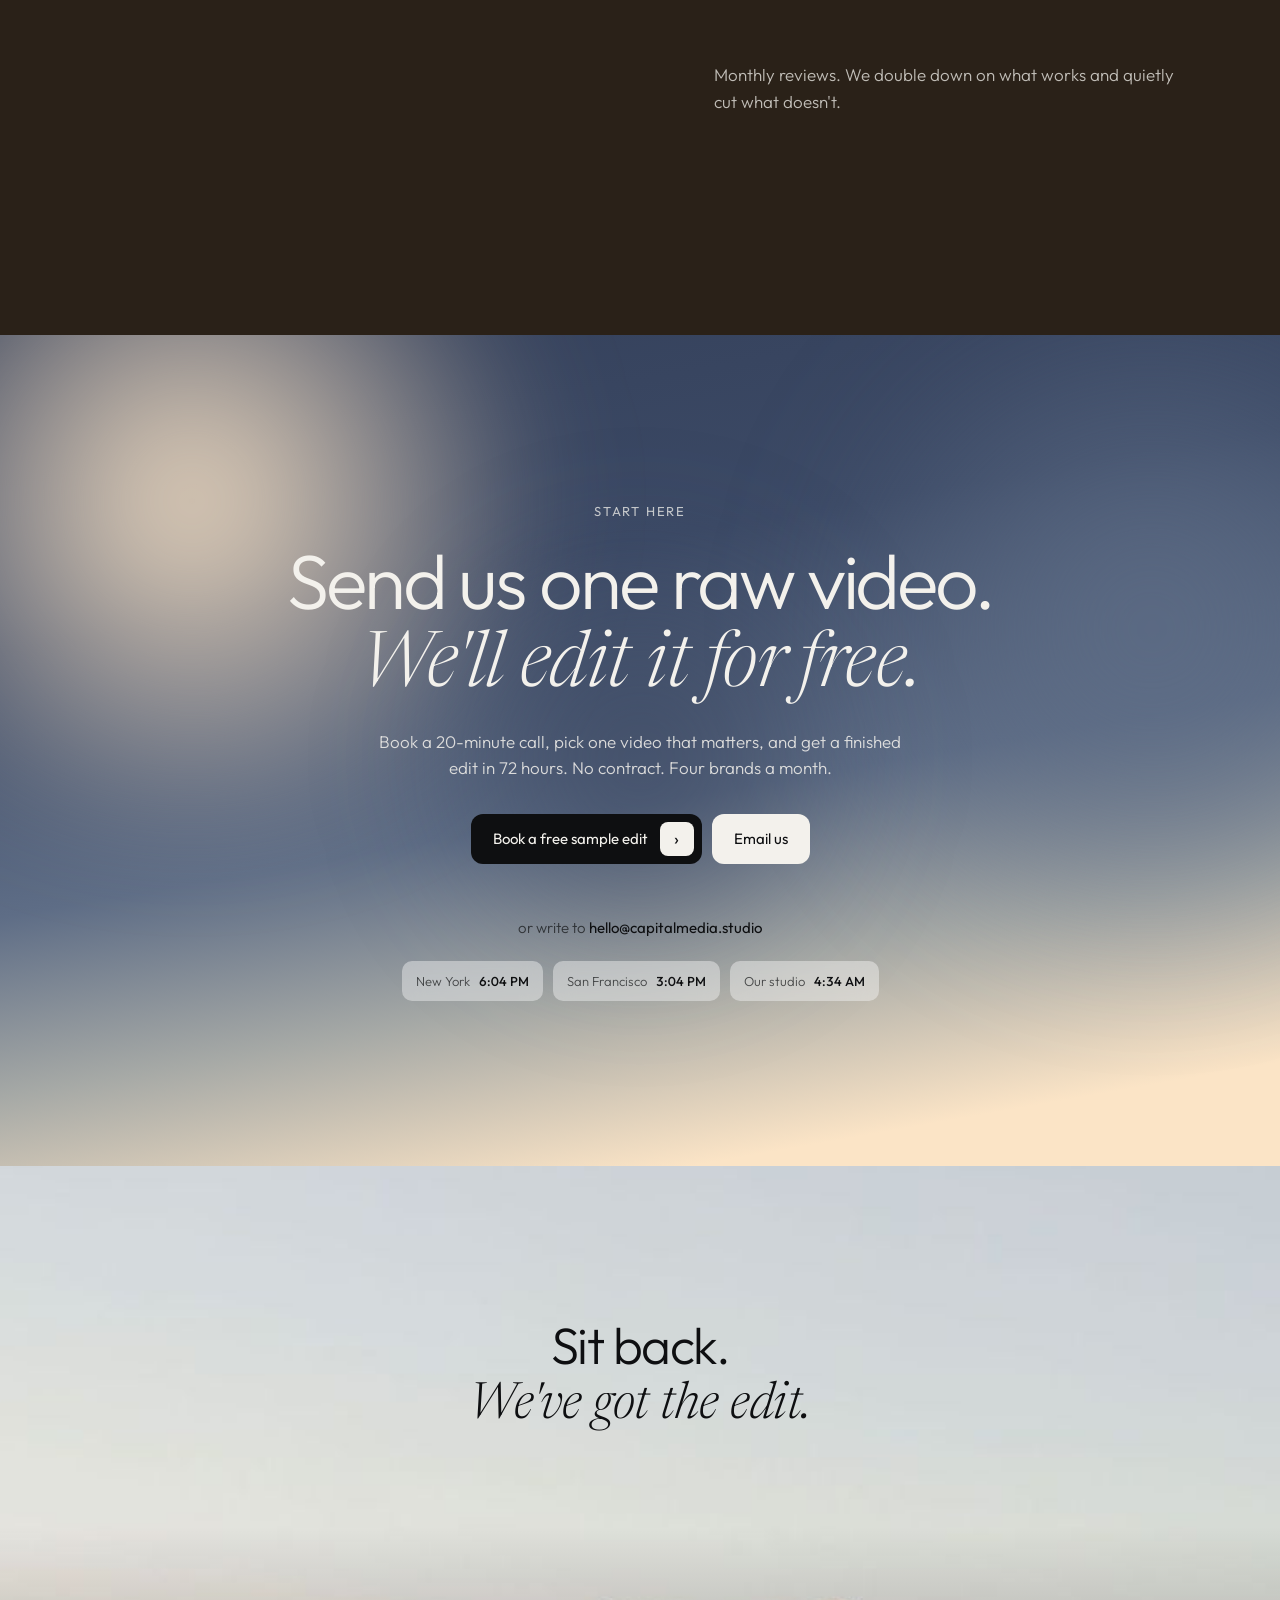
==== commit c4f32e5c: "Back to clean scenes: remove dithered seams, minimal grain, readable cloud text - Removed the stippl" ====
--- a/index.html
+++ b/index.html
@@ -39,7 +39,6 @@
         <p class="hero__sub">We make explainers, launch films and short-form for US finance, fintech and SaaS brands. Calm, cinematic videos that people actually finish.</p>
       </div>
       <div class="hero__foot"><span>Scroll</span><span>Working on US hours</span></div>
-      <i class="seam seam--light" style="--to:#cbc9c9" aria-hidden="true"></i>
     </section>
 
     <!-- ============ 2. WALL · track record under the lamp ============ -->
@@ -51,7 +50,6 @@
         <p class="wall__sub">Millions of retail investors, strict regulators and daily deadlines. Now we're bringing that playbook to the US.</p>
         <ul class="wall__names" id="wallNames"></ul>
       </div>
-      <i class="seam seam--dark" style="--to:#6f9ea0" aria-hidden="true"></i>
     </section>
 
     <!-- ============ 2. FOG · lost in the feed ============ -->
@@ -65,7 +63,6 @@
           <p class="fog__line" data-at="0.66">Yours should <em>cut through it.</em></p>
         </div>
       </div>
-      <i class="seam seam--light" style="--to:#545454" aria-hidden="true"></i>
     </section>
 
     <!-- ============ 3. LIGHT · services pass through the lamp ============ -->
@@ -79,7 +76,6 @@
         <div class="light__mask"><div class="light__reel" id="lightReel"></div></div>
         <p class="light__desc" id="lightDesc"></p>
       </div>
-      <i class="seam seam--dark" style="--to:#1e1916" aria-hidden="true"></i>
     </section>
 
     <!-- ============ 4. WINDOW · zoom into the sky ============ -->
@@ -100,7 +96,6 @@
         </div>
         <div class="cases" id="cases"></div>
       </div>
-      <i class="seam seam--dark" style="--to:#2a2118" aria-hidden="true"></i>
     </section>
 
     <!-- ============ 6. STEPS · warm stairwell ============ -->
@@ -122,7 +117,6 @@
           </ol>
         </div>
       </div>
-      <i class="seam seam--dark" style="--to:#34405a" aria-hidden="true"></i>
     </section>
 
     <!-- ============ 8. START · navy to cream gradient ============ -->
@@ -143,7 +137,6 @@
           <span>Our studio <b id="cIN">--</b></span>
         </div>
       </div>
-      <i class="seam seam--dark" style="--to:#99a8b5" aria-hidden="true"></i>
     </section>
   </main>
 
--- a/styles/main.css
+++ b/styles/main.css
@@ -403,3 +403,14 @@
 .texture::after { background-position: 421px 97px; filter: invert(1); mix-blend-mode: soft-light; opacity: .45; }
 .texture::before { opacity: .5; }
 .texture::after { opacity: .22; }
+
+/* =========================================================
+   Back to clean: no dithered seams, no muddy overlays,
+   and only a whisper of grain (micro1 level).
+   ========================================================= */
+.light__pin::before, .sky::before, .start::before, .wall::before { display: none; }
+.steps__media::after { display: none; }
+.texture::before { opacity: .09; mix-blend-mode: multiply; }
+.texture::after { display: none; }
+/* the window text sits on bright clouds, so it is dark */
+.window__text { color: var(--ink); text-shadow: 0 0 40px rgba(255,255,255,.7); }
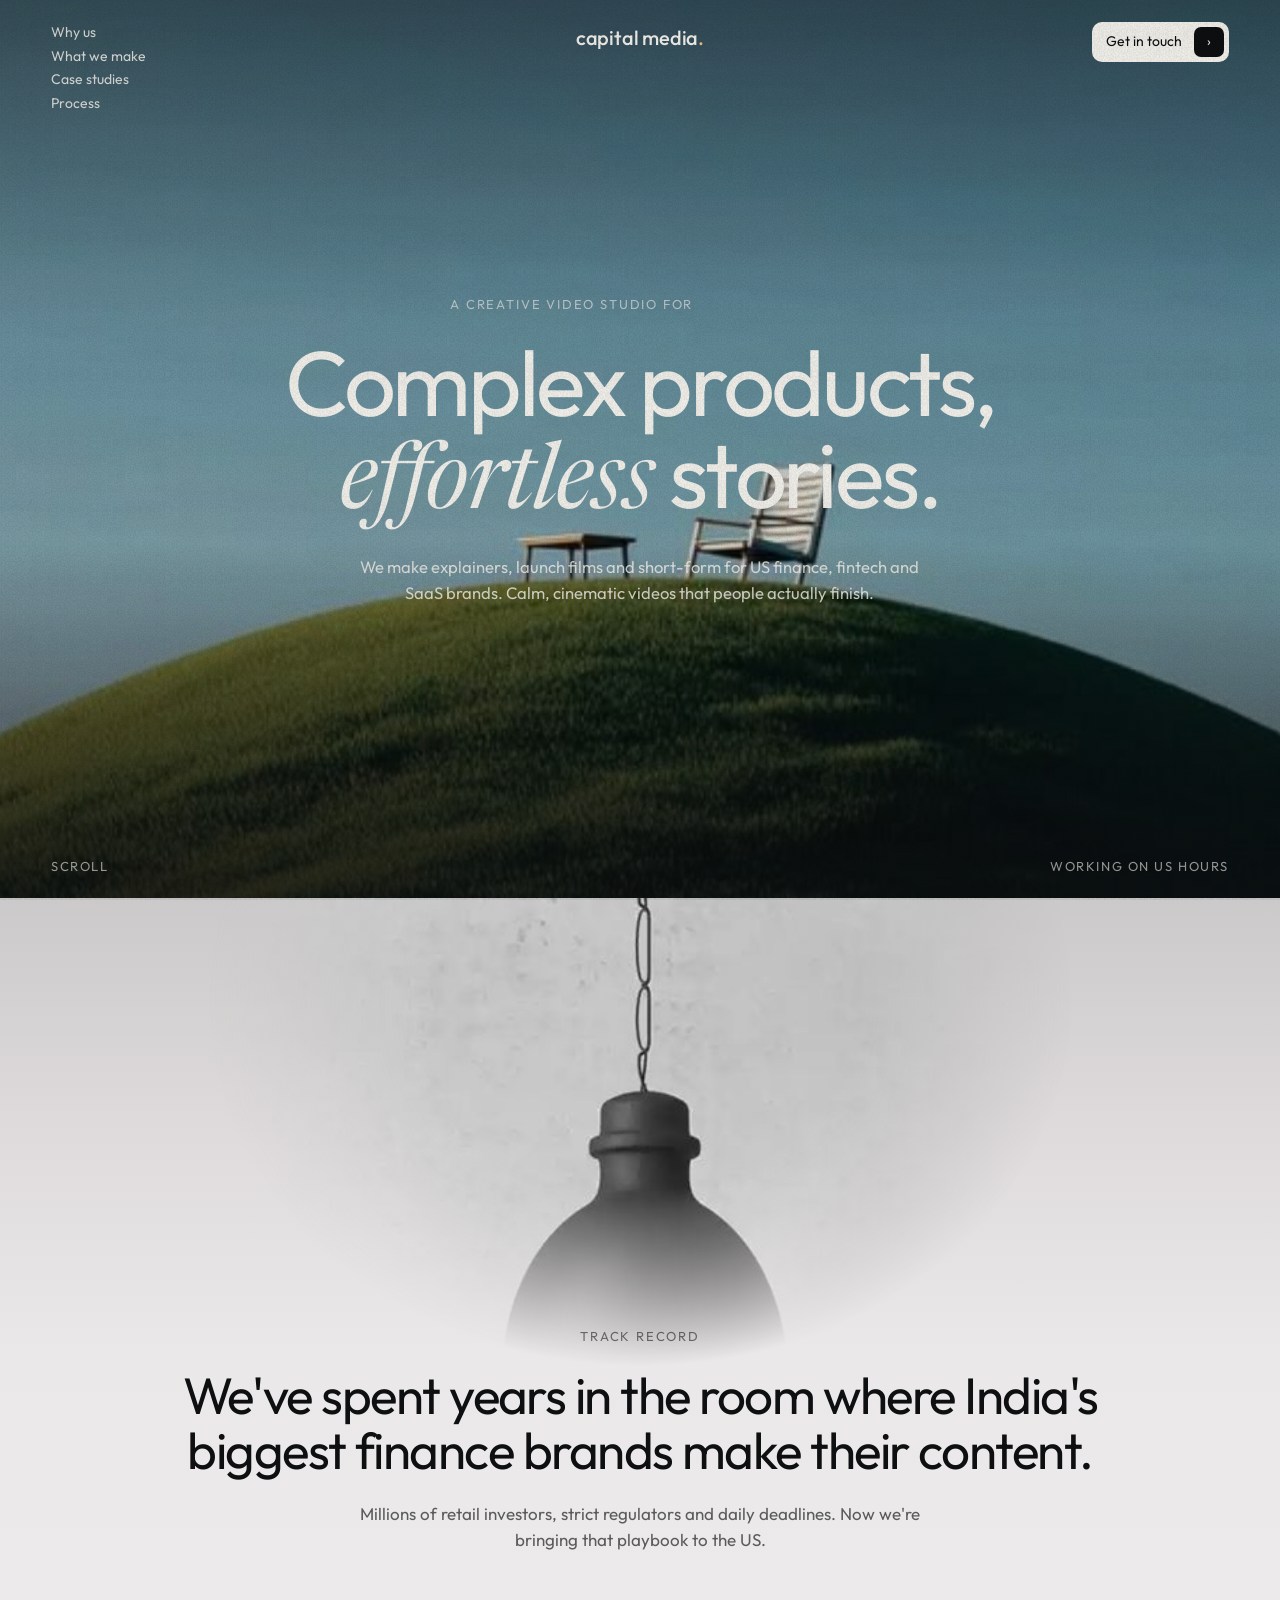
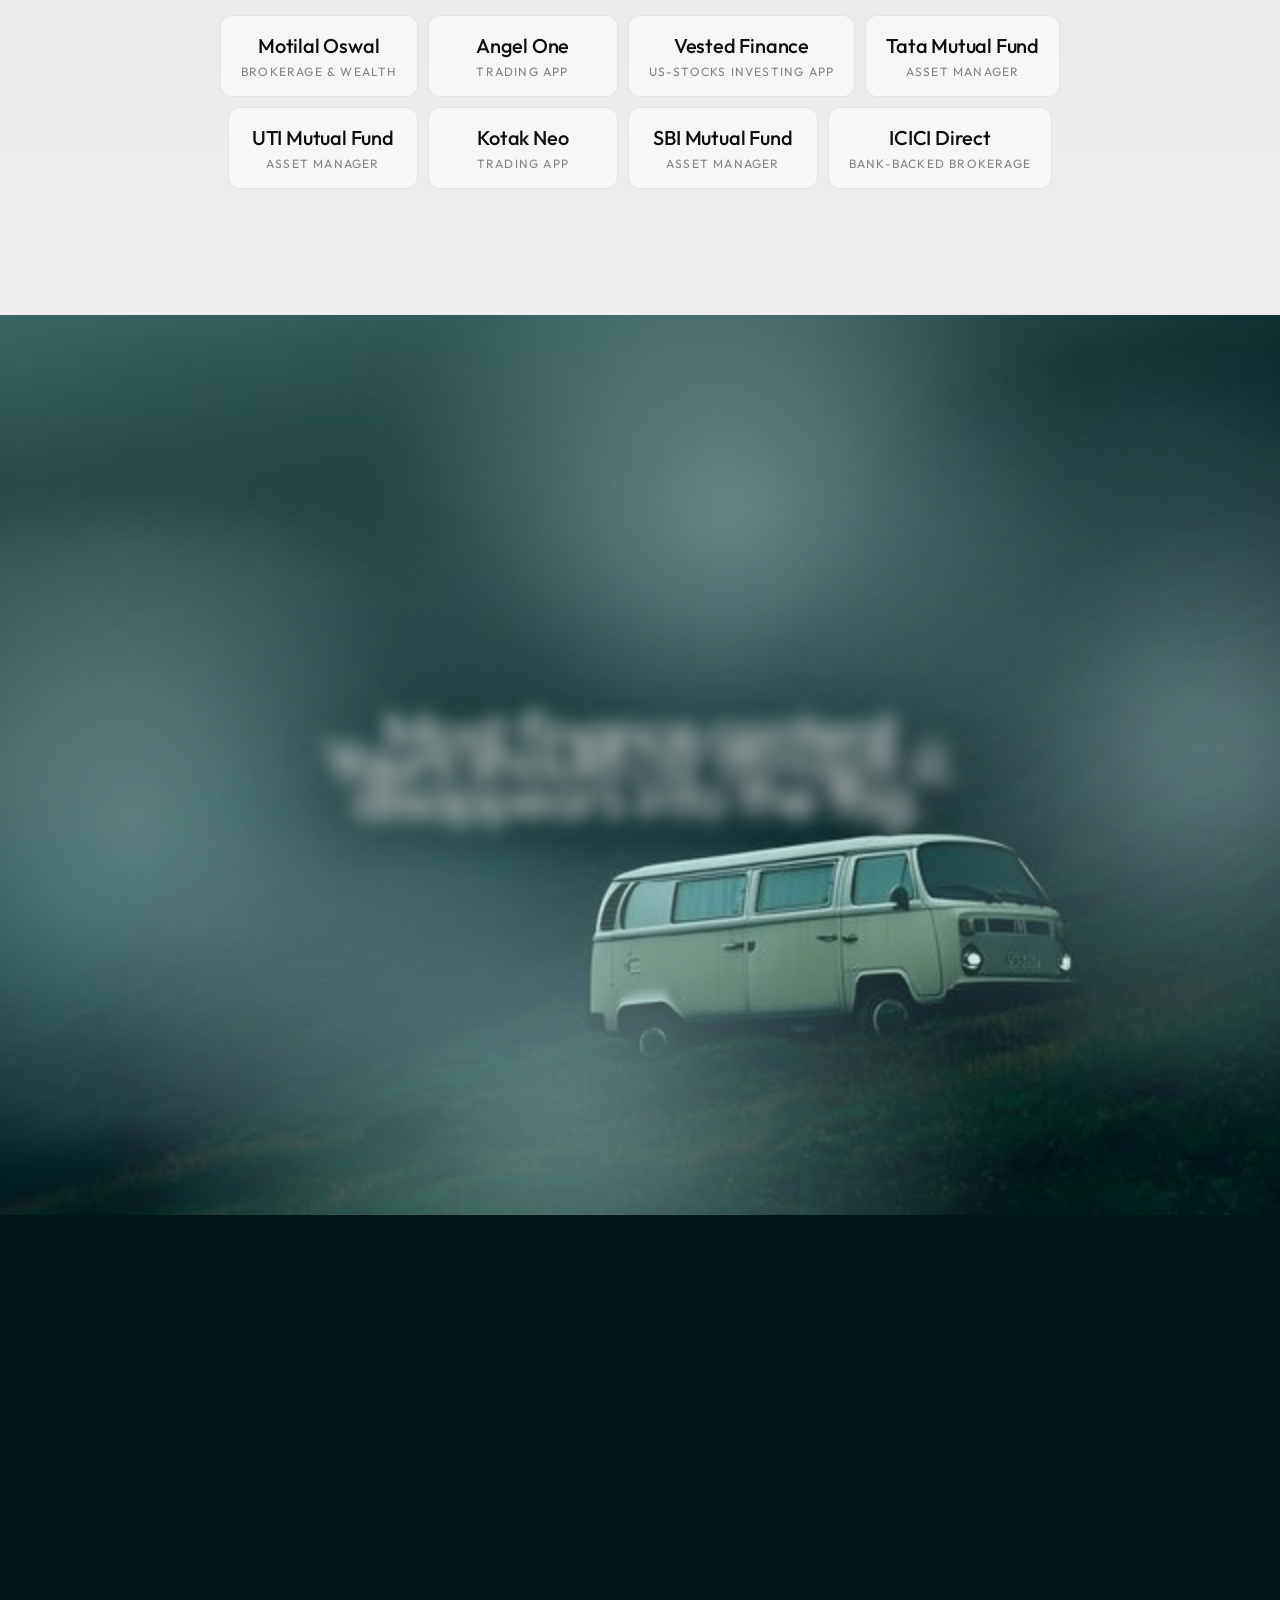
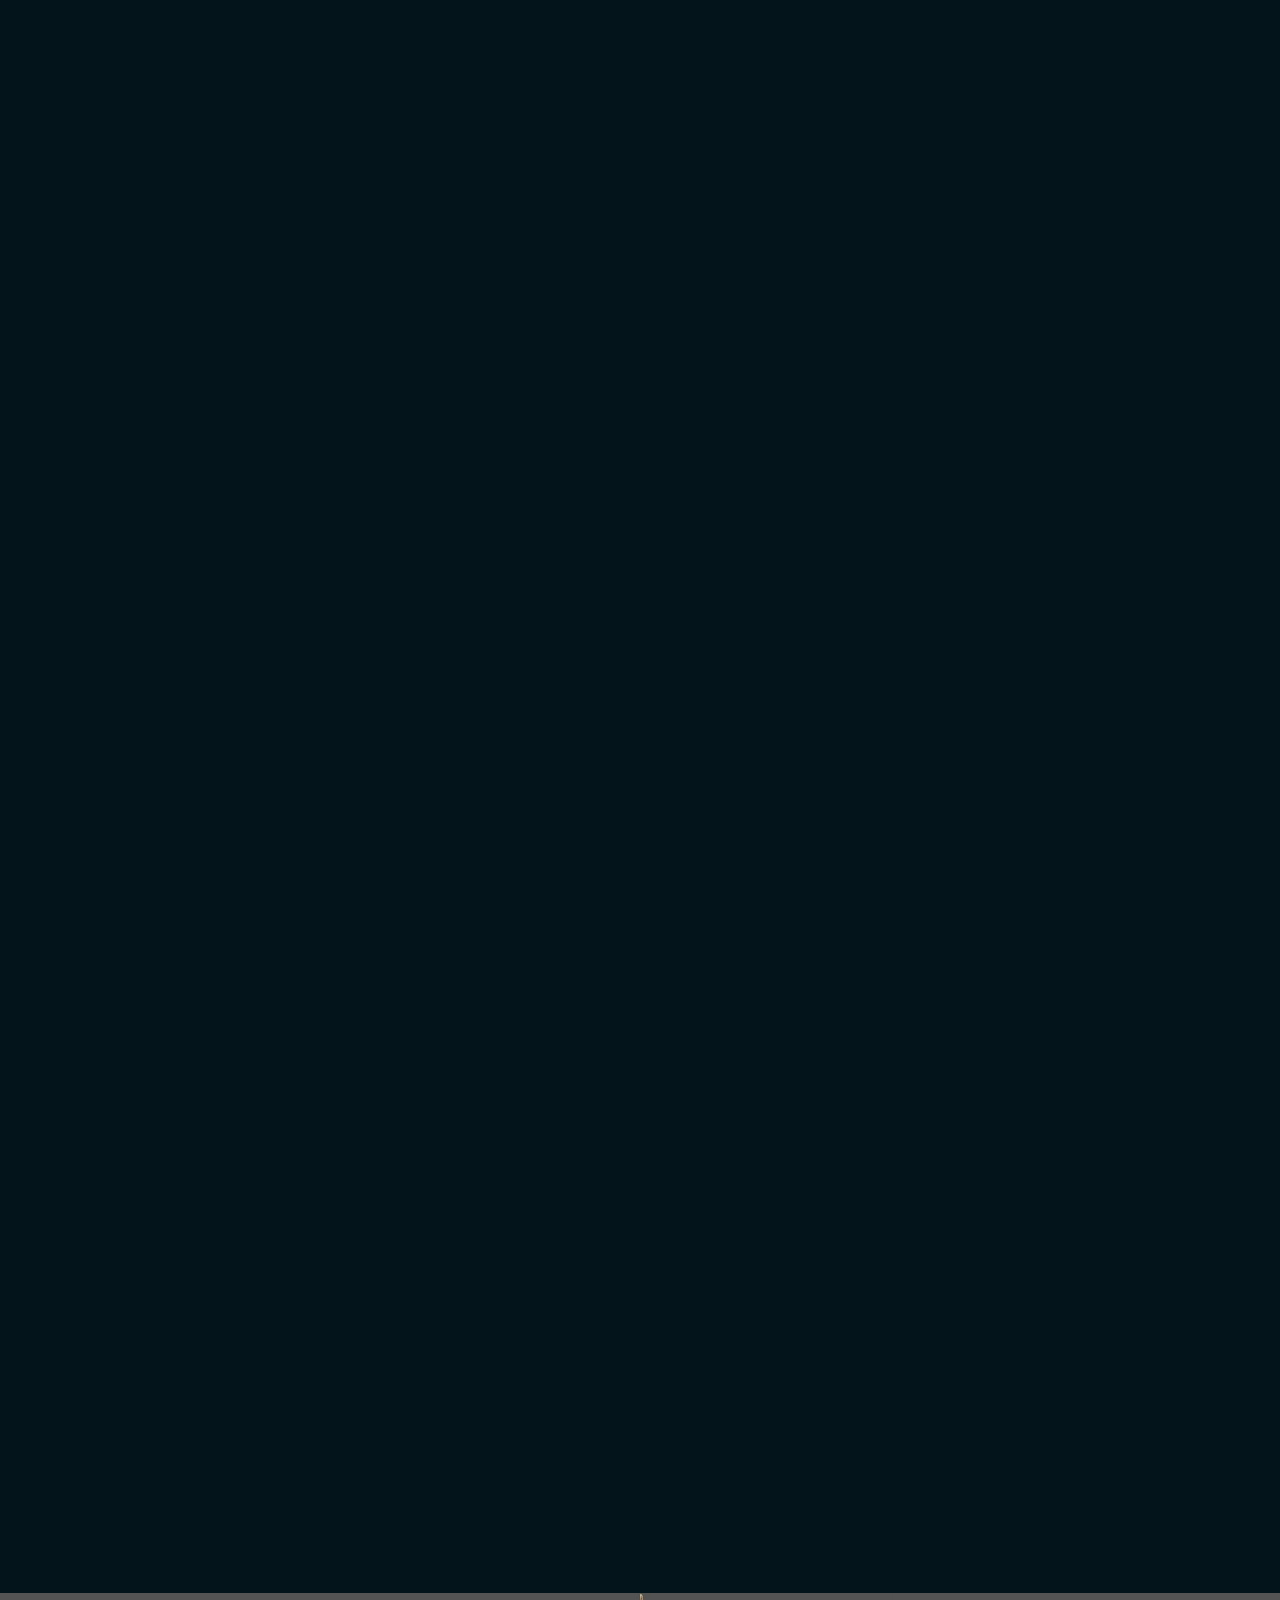
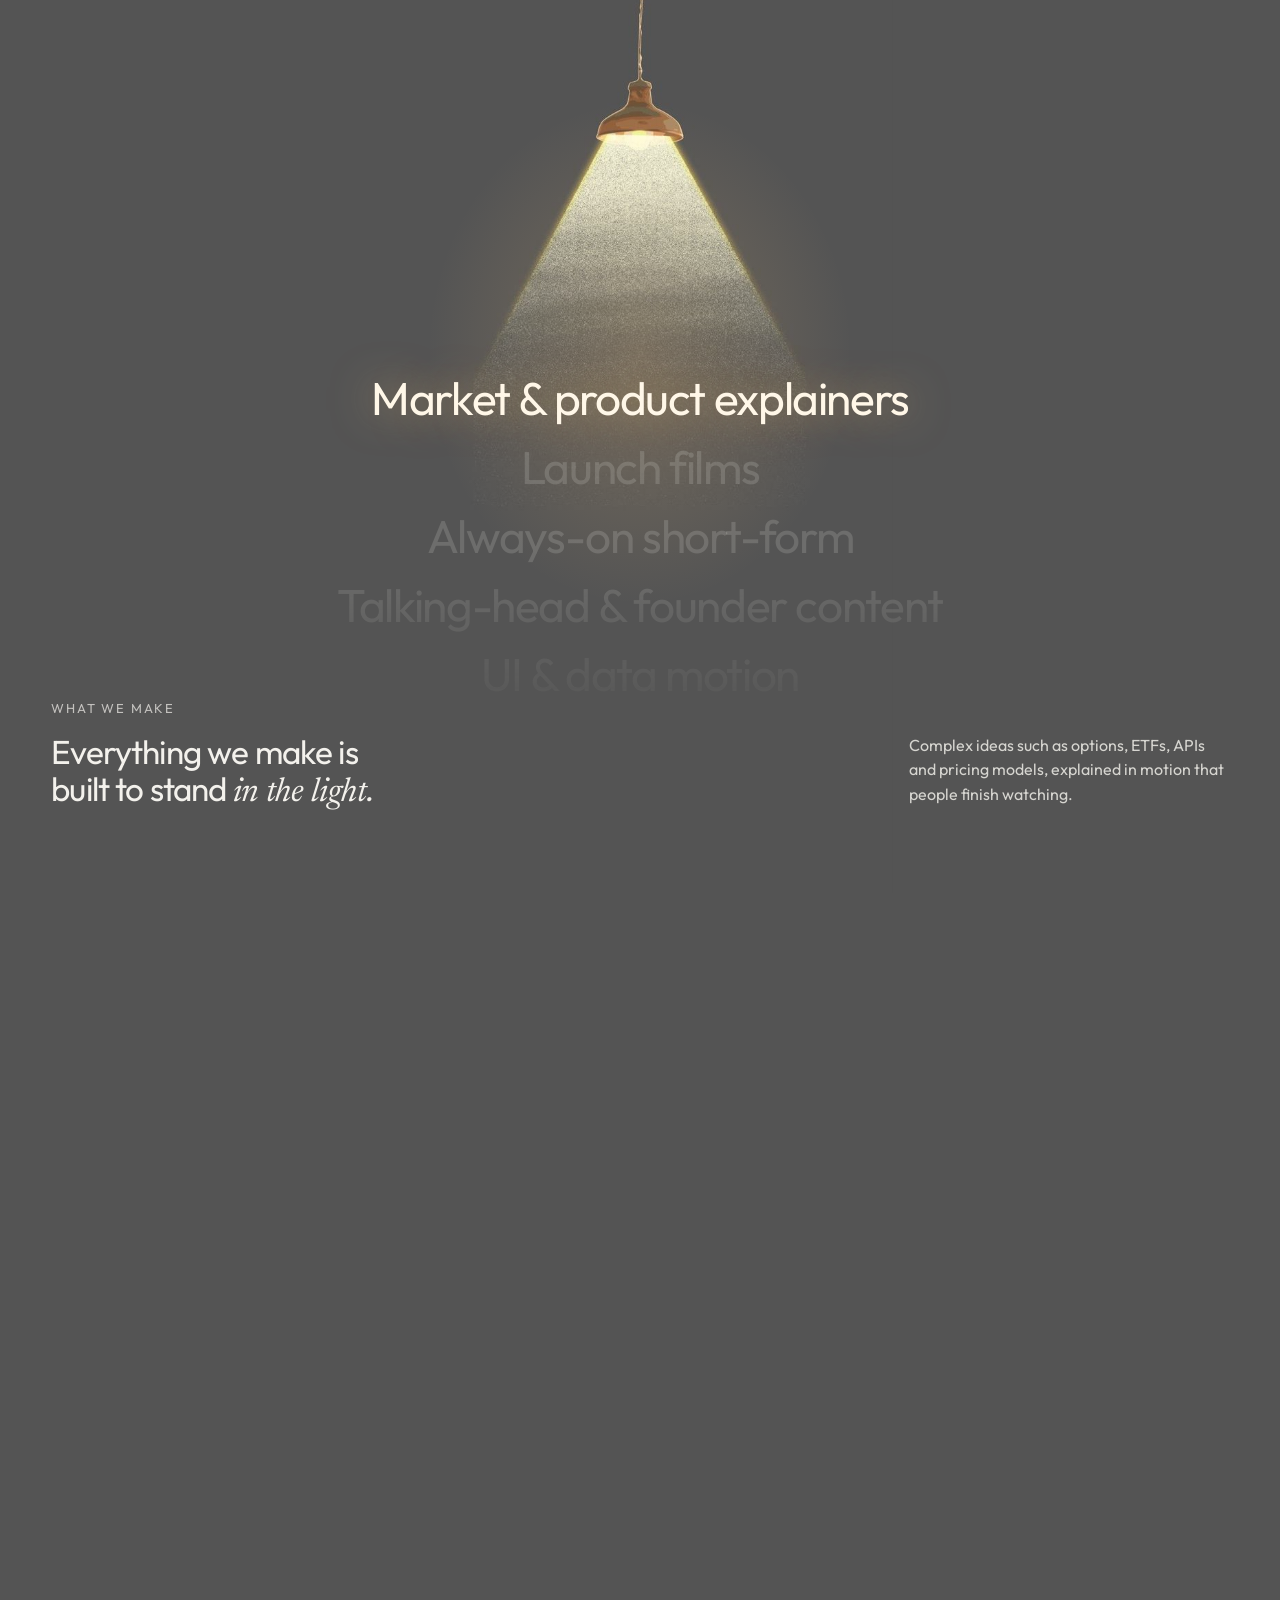
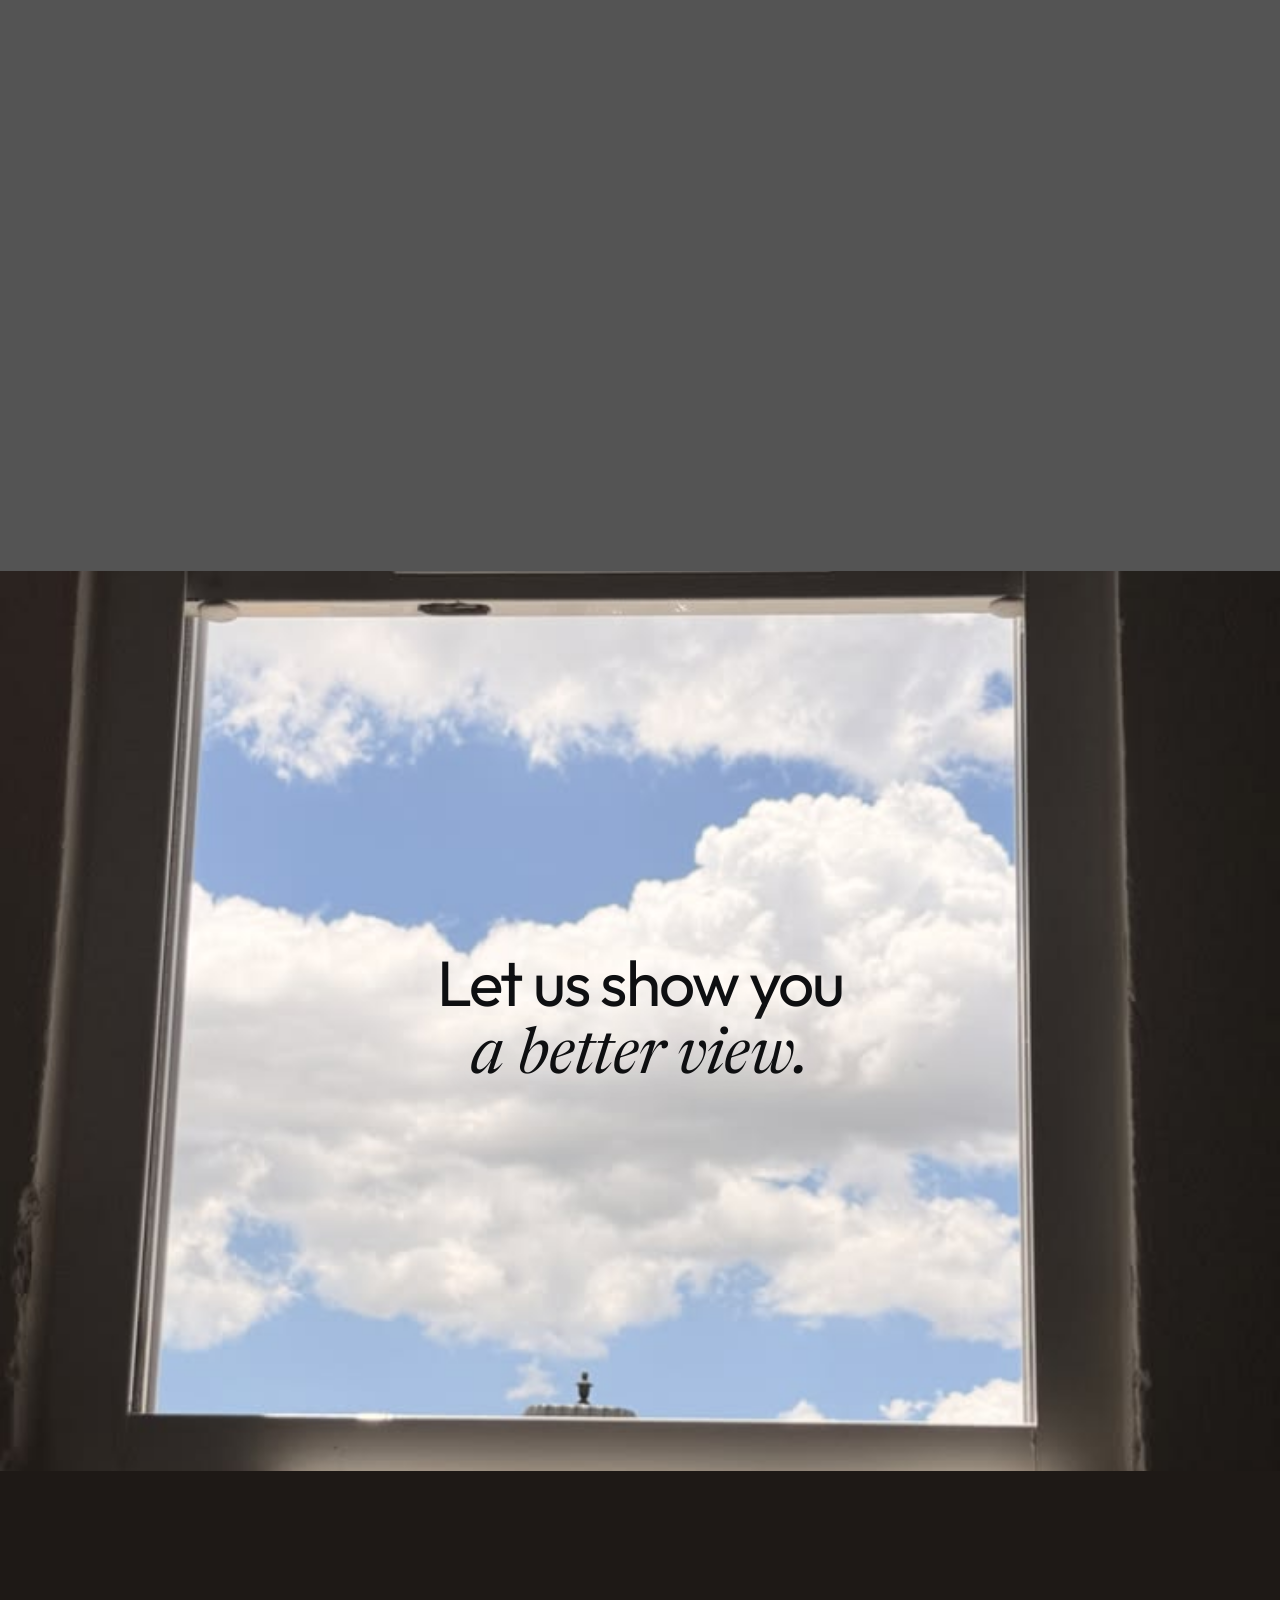
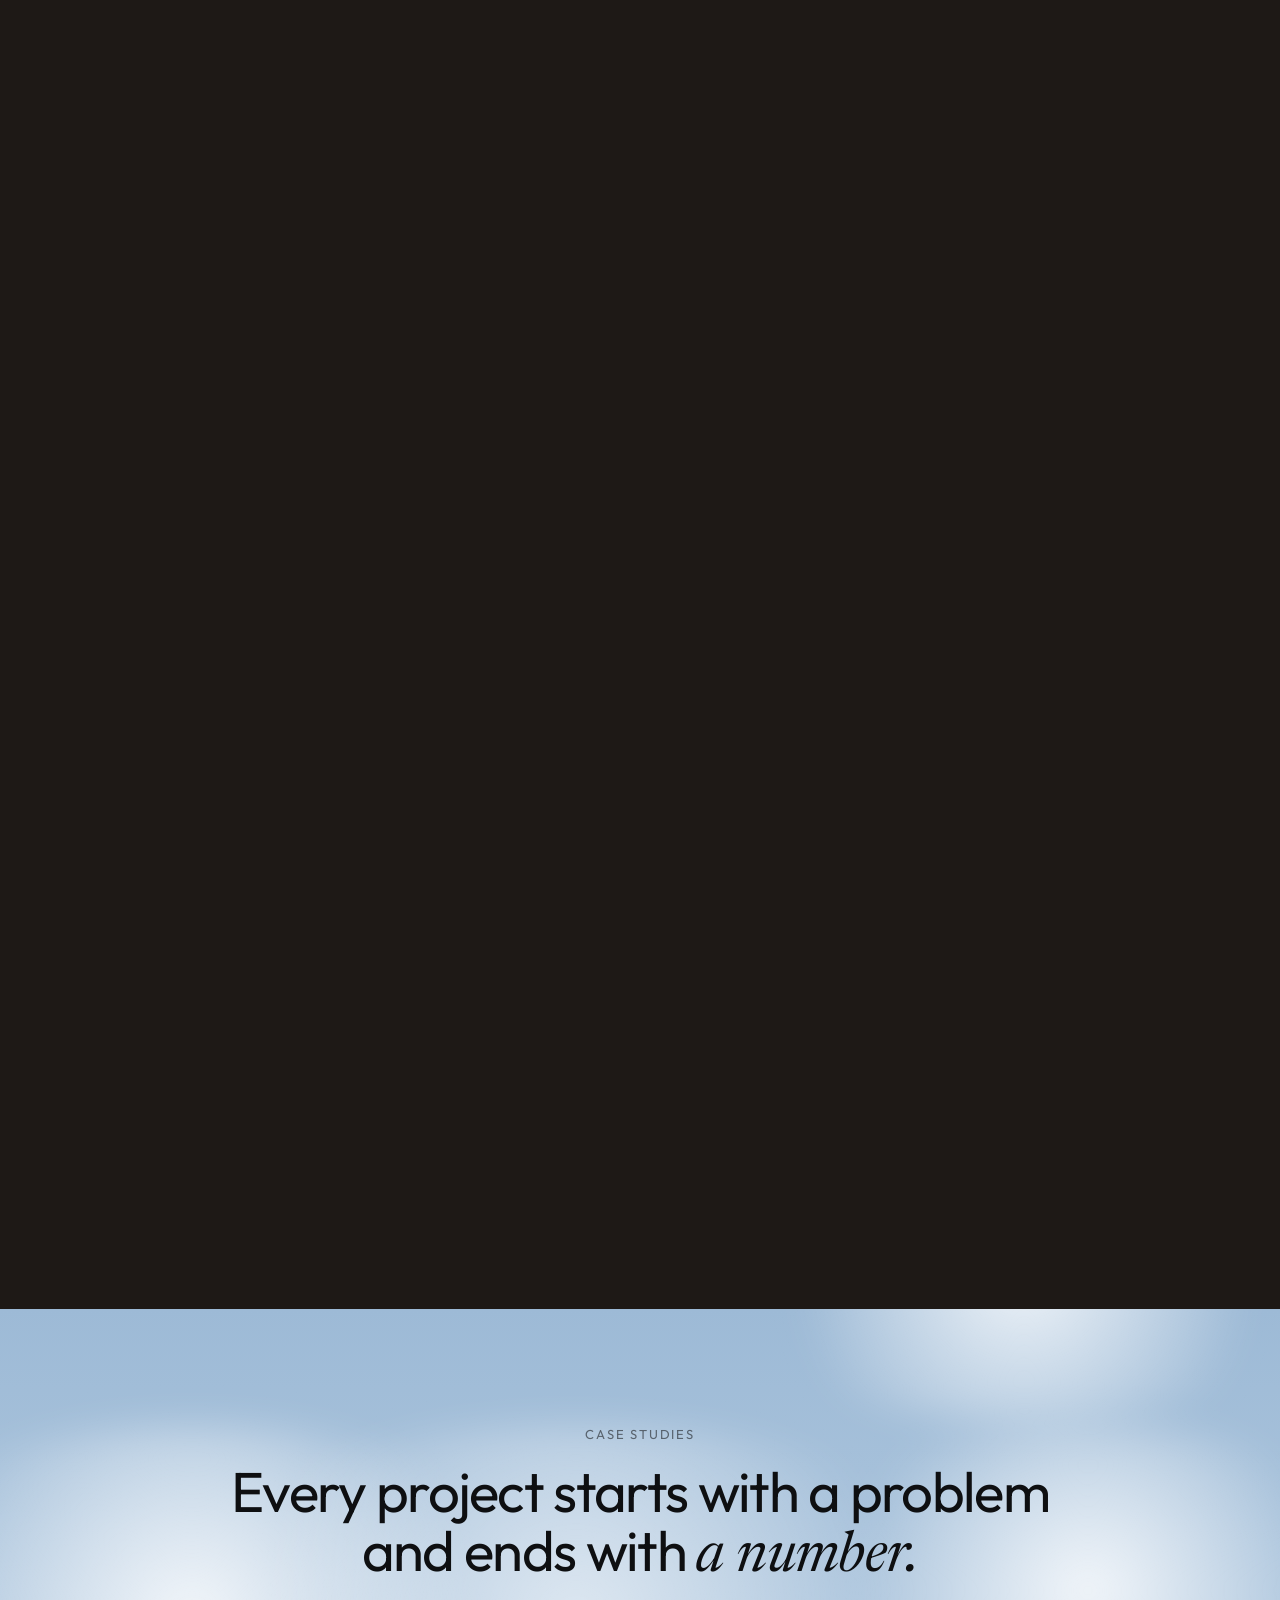
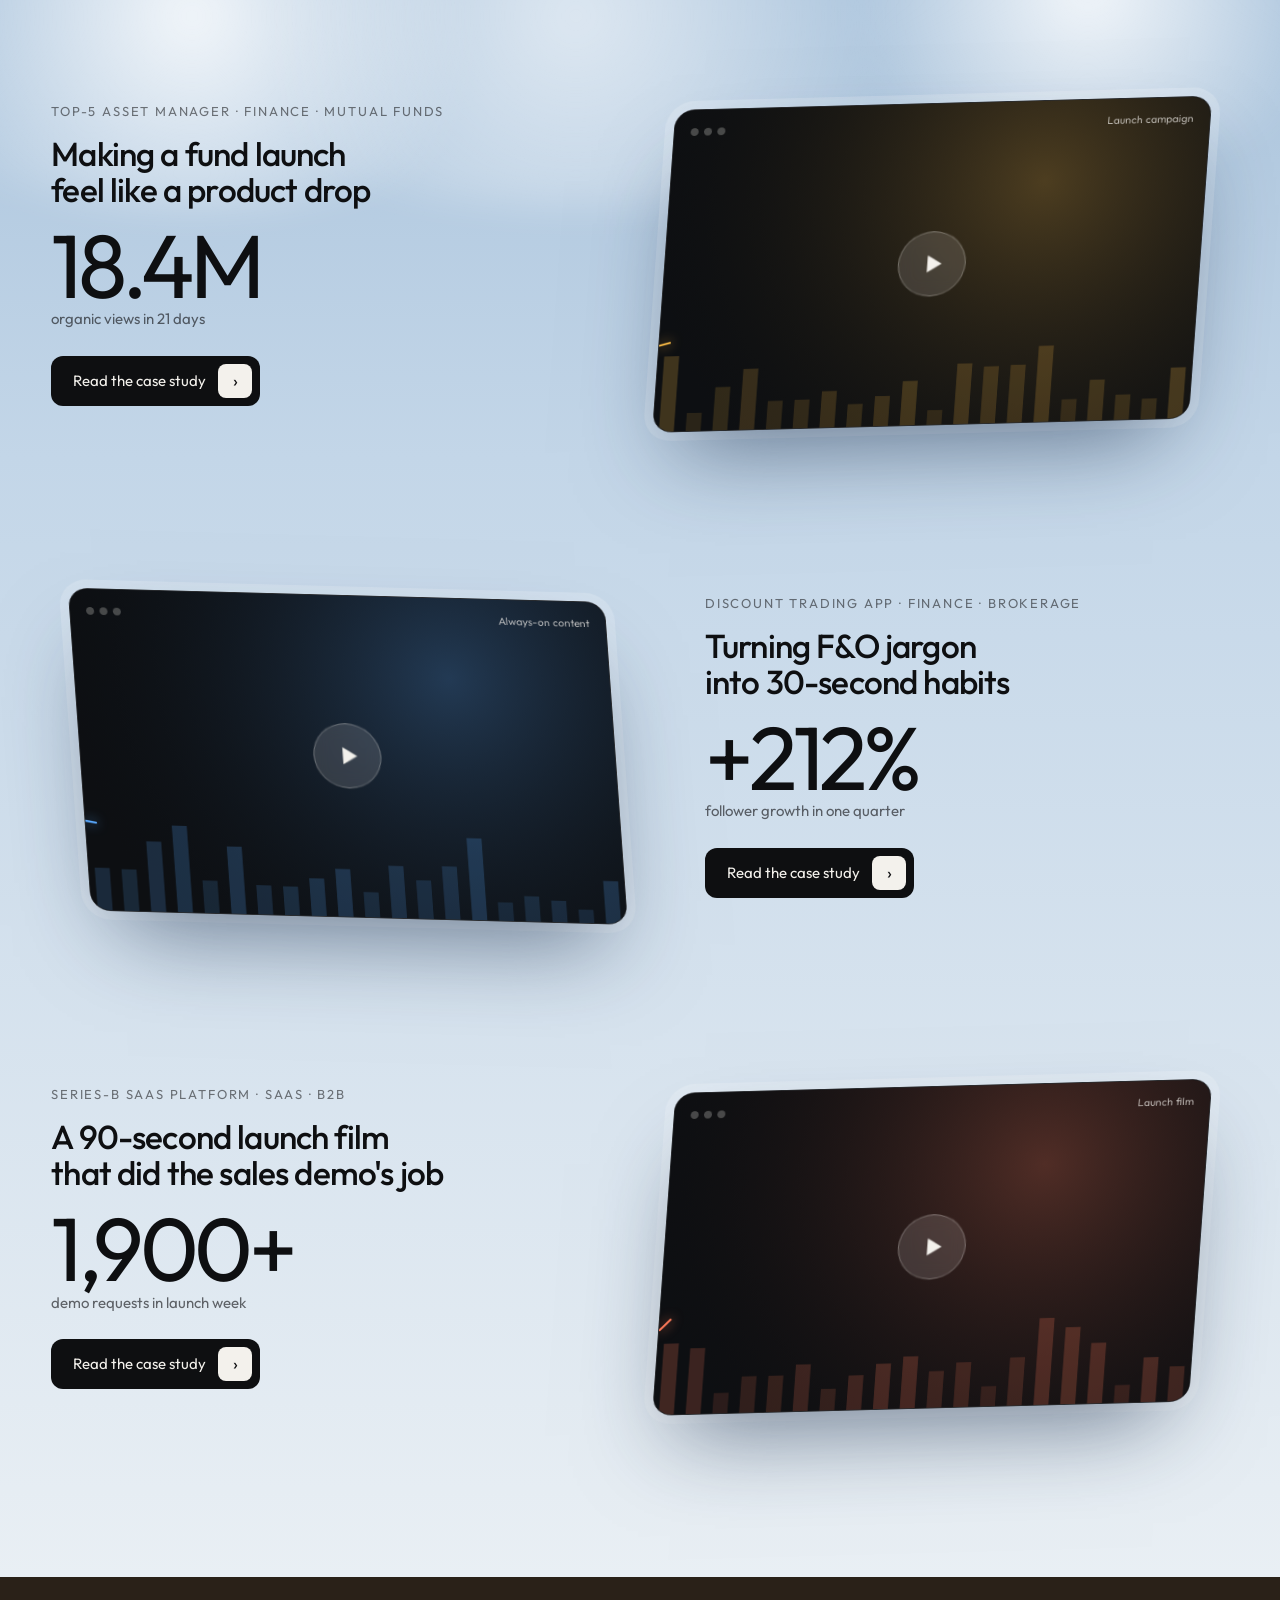
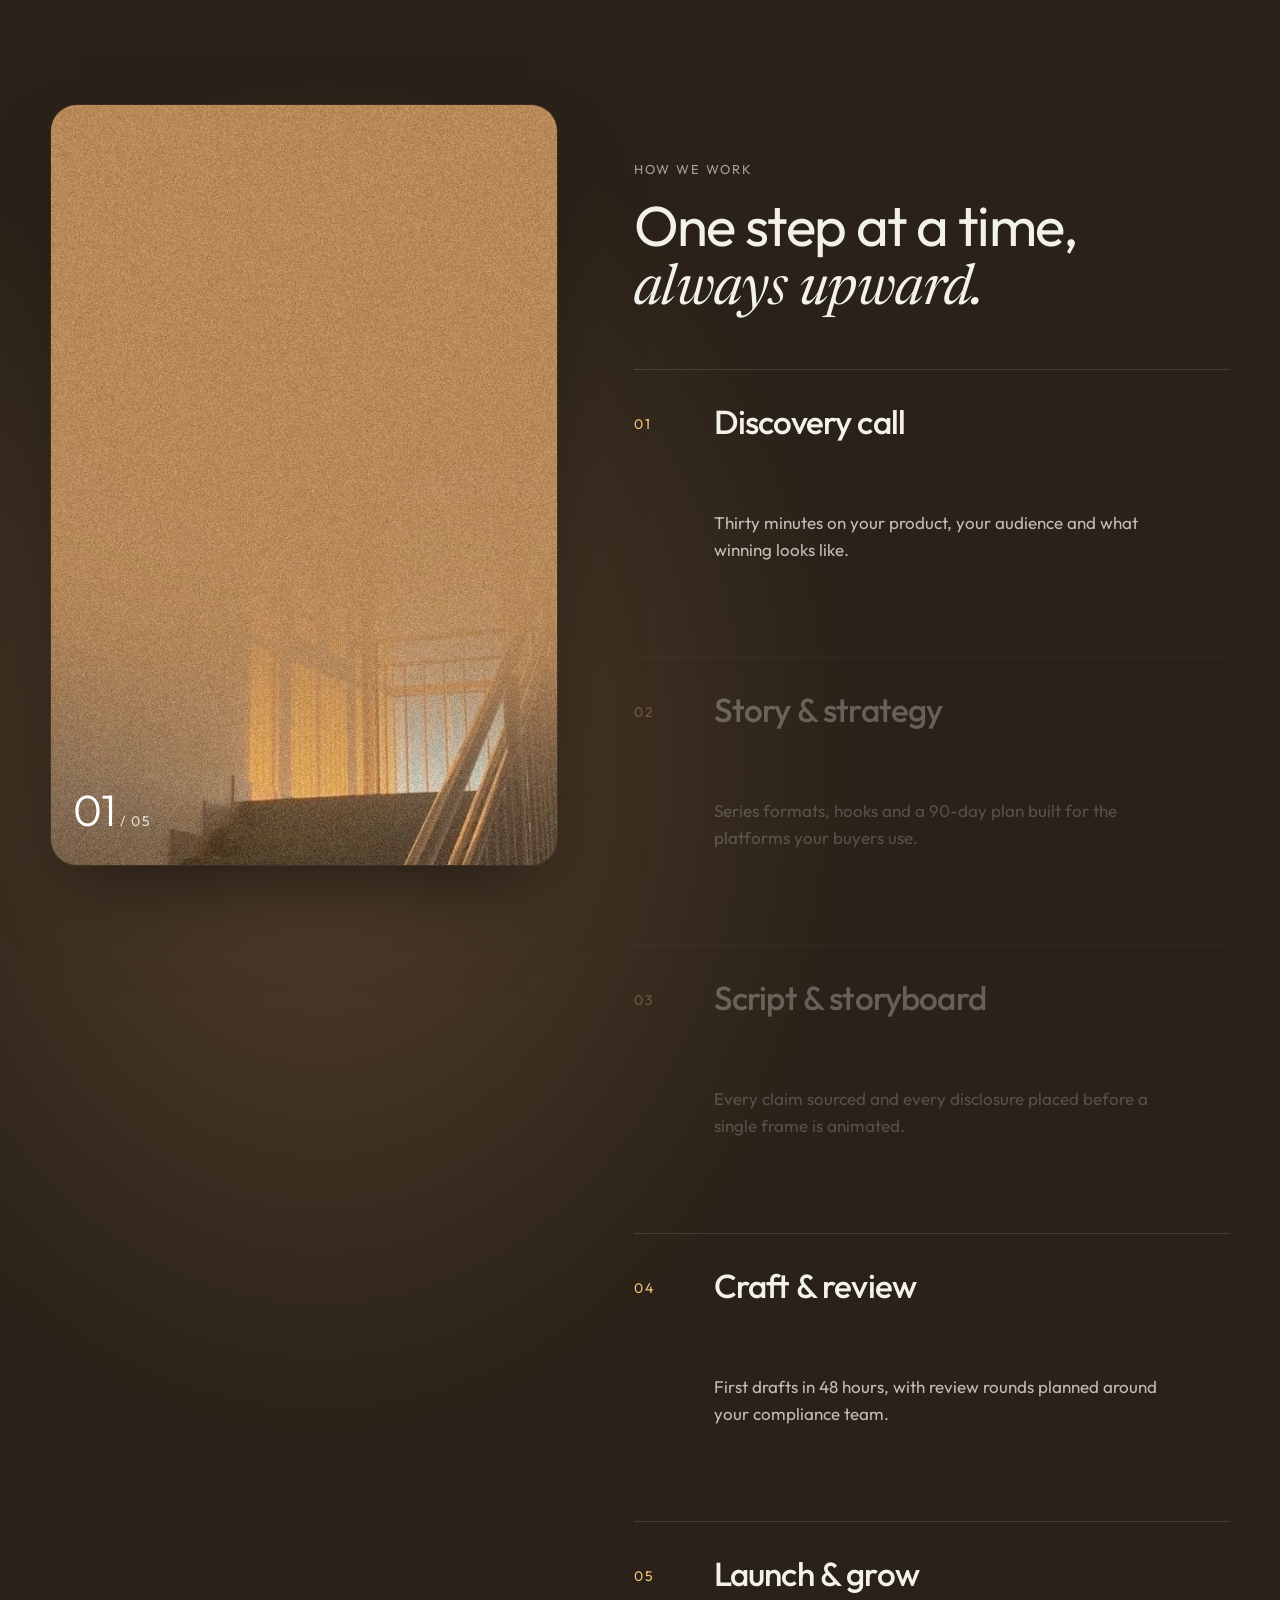
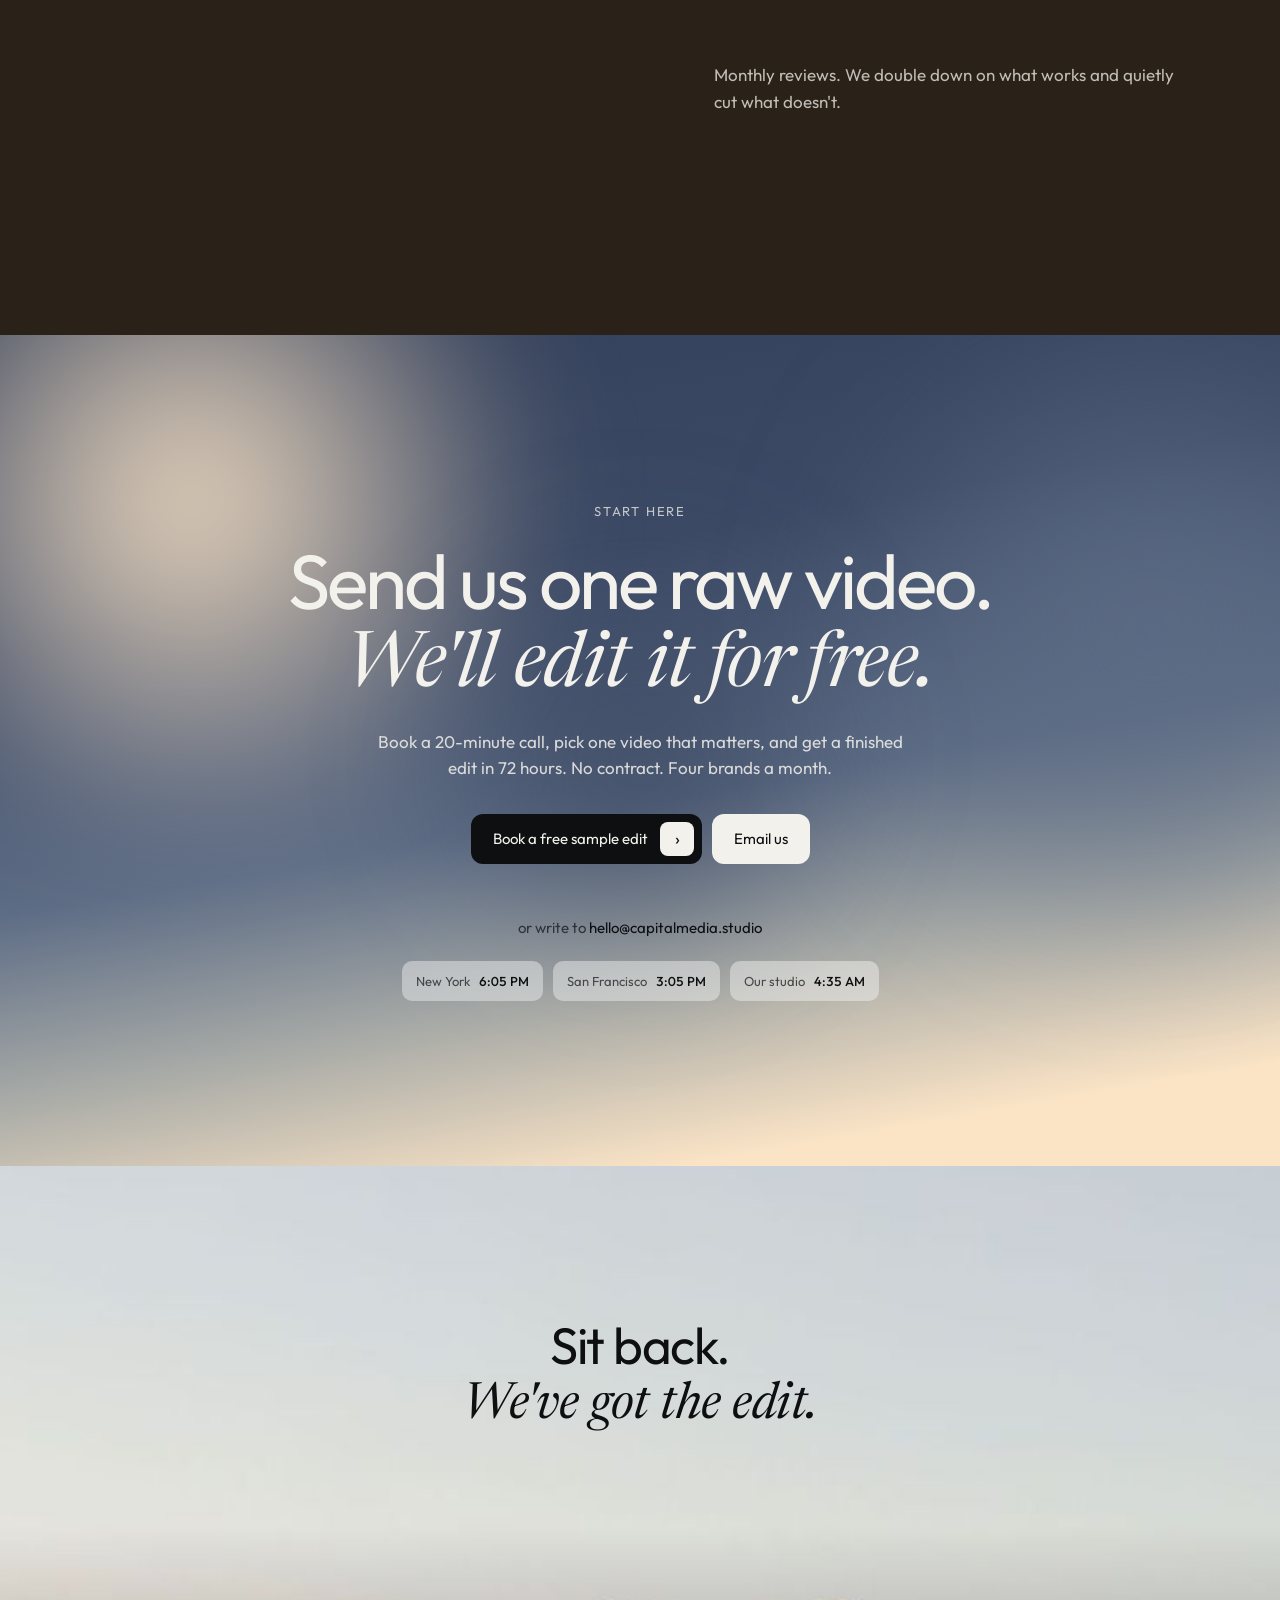
==== commit df3f4d1f: "Interactivity pass, heavier type, a little more grain - Backup of the previous cinematic site at /ci" ====
--- a/index.html
+++ b/index.html
@@ -14,6 +14,7 @@
 </head>
 <body>
   <div class="texture" aria-hidden="true"></div>
+  <div class="cursor" id="cursor" aria-hidden="true"><span id="cursorLabel"></span></div>
 
   <!-- ============ NAV: spread at top, morphs into a floating pill ============ -->
   <header class="nav" id="nav">
@@ -43,6 +44,7 @@
 
     <!-- ============ 2. WALL · track record under the lamp ============ -->
     <section class="wall" id="record">
+      <div class="wall__spot" id="wallSpot" aria-hidden="true"></div>
       <div class="wall__lamp" style="background-image:url(assets/img/lamp-wall.jpg)" aria-hidden="true"></div>
       <div class="wrap wall__inner">
         <p class="kicker kicker--ink">Track record</p>
--- a/styles/main.css
+++ b/styles/main.css
@@ -414,3 +414,54 @@
 .texture::after { display: none; }
 /* the window text sits on bright clouds, so it is dark */
 .window__text { color: var(--ink); text-shadow: 0 0 40px rgba(255,255,255,.7); }
+
+/* =========================================================
+   Interactivity pass (backup of the previous state: /cinematic-v1/)
+   ========================================================= */
+/* a touch more grain */
+.texture::before { opacity: .14; }
+
+/* heavier, more confident type */
+body { font-weight: 400; }
+.hero__title, .fog__line, .light__title, .light__item, .window__text, .sky__title,
+.ccard__metric b, .steps__title, .wall__title, .start__title, .foot__line, .cp-title, .cp-big b, .cp-res b, .cp-next strong { font-weight: 400; }
+.ccard__title, .steps__list li h3, .wall__names b { font-weight: 500; }
+.hero__sub, .wall__sub, .start__sub, .steps__list li p, .light__desc { font-weight: 400; }
+em { font-weight: 400; }
+
+/* custom cursor */
+.cursor { position: fixed; left: 0; top: 0; z-index: 400; pointer-events: none; width: 10px; height: 10px; margin: -5px 0 0 -5px; border-radius: 50%; background: var(--paper); mix-blend-mode: difference; display: grid; place-items: center; transition: width .4s var(--ease), height .4s var(--ease), margin .4s var(--ease), background .3s; }
+.cursor span { font-size: 12px; font-weight: 500; letter-spacing: .08em; text-transform: uppercase; color: var(--ink); opacity: 0; white-space: nowrap; transition: opacity .25s; }
+.cursor.is-link { width: 44px; height: 44px; margin: -22px 0 0 -22px; }
+.cursor.is-label { width: 104px; height: 104px; margin: -52px 0 0 -52px; background: var(--lamp); mix-blend-mode: normal; }
+.cursor.is-label span { opacity: 1; }
+@media (hover: none), (pointer: coarse) { .cursor { display: none; } }
+
+/* word-by-word reveal for big headings */
+.wr { display: inline-block; opacity: 0; transform: translateY(.35em); filter: blur(8px); transition: opacity .8s var(--ease), transform .9s var(--ease), filter .8s var(--ease); transition-delay: calc(var(--i) * 45ms); }
+.is-in .wr { opacity: 1; transform: none; filter: none; }
+
+/* hero follows the mouse */
+.hero__img { translate: calc(var(--px, 0) * -18px) calc(var(--py, 0) * -12px); transition: translate .8s var(--ease); }
+.hero__copy { translate: calc(var(--px, 0) * 10px) calc(var(--py, 0) * 8px); transition: translate .8s var(--ease); }
+
+/* case panels tilt toward the cursor on hover */
+.ccard__panel { transform: rotateX(calc(var(--tilt, 1) * 22deg + var(--ry, 0deg))) rotateY(calc(var(--tilt, 1) * var(--ty, -14deg) + var(--rx, 0deg))) rotateZ(calc(var(--tilt, 1) * var(--tz, 4deg))) scale(calc(1 - var(--tilt, 1) * .08)); transition: box-shadow .4s; }
+.ccard__panel::after { content: ""; position: absolute; inset: 0; z-index: 3; pointer-events: none; background: radial-gradient(420px circle at var(--gx, 50%) var(--gy, 50%), rgba(255,255,255,.14), transparent 60%); opacity: 0; transition: opacity .4s; }
+.ccard__panel:hover::after { opacity: 1; }
+
+/* lamp-light spotlight on the track record wall */
+.wall__spot { position: absolute; inset: 0; z-index: 0; pointer-events: none; background: radial-gradient(520px circle at var(--sx, 50%) var(--sy, 30%), rgba(255, 236, 200, .55), transparent 65%); opacity: 0; transition: opacity .5s; mix-blend-mode: soft-light; }
+.wall:hover .wall__spot { opacity: 1; }
+.wall__names li { position: relative; overflow: hidden; }
+.wall__names li::before { content: ""; position: absolute; inset: 0; background: radial-gradient(160px circle at var(--lx, 50%) var(--ly, 50%), rgba(241,194,125,.35), transparent 70%); opacity: 0; transition: opacity .3s; }
+.wall__names li:hover::before { opacity: 1; }
+.wall__names li > * { position: relative; }
+
+/* magnetic buttons */
+.pill, .nav__cta { transition: transform .5s var(--ease), background .3s; will-change: transform; }
+
+/* services in the light can be clicked */
+.light__item { pointer-events: auto; cursor: pointer; }
+.light__mask { pointer-events: none; }
+.light__mask .light__item { pointer-events: auto; }
